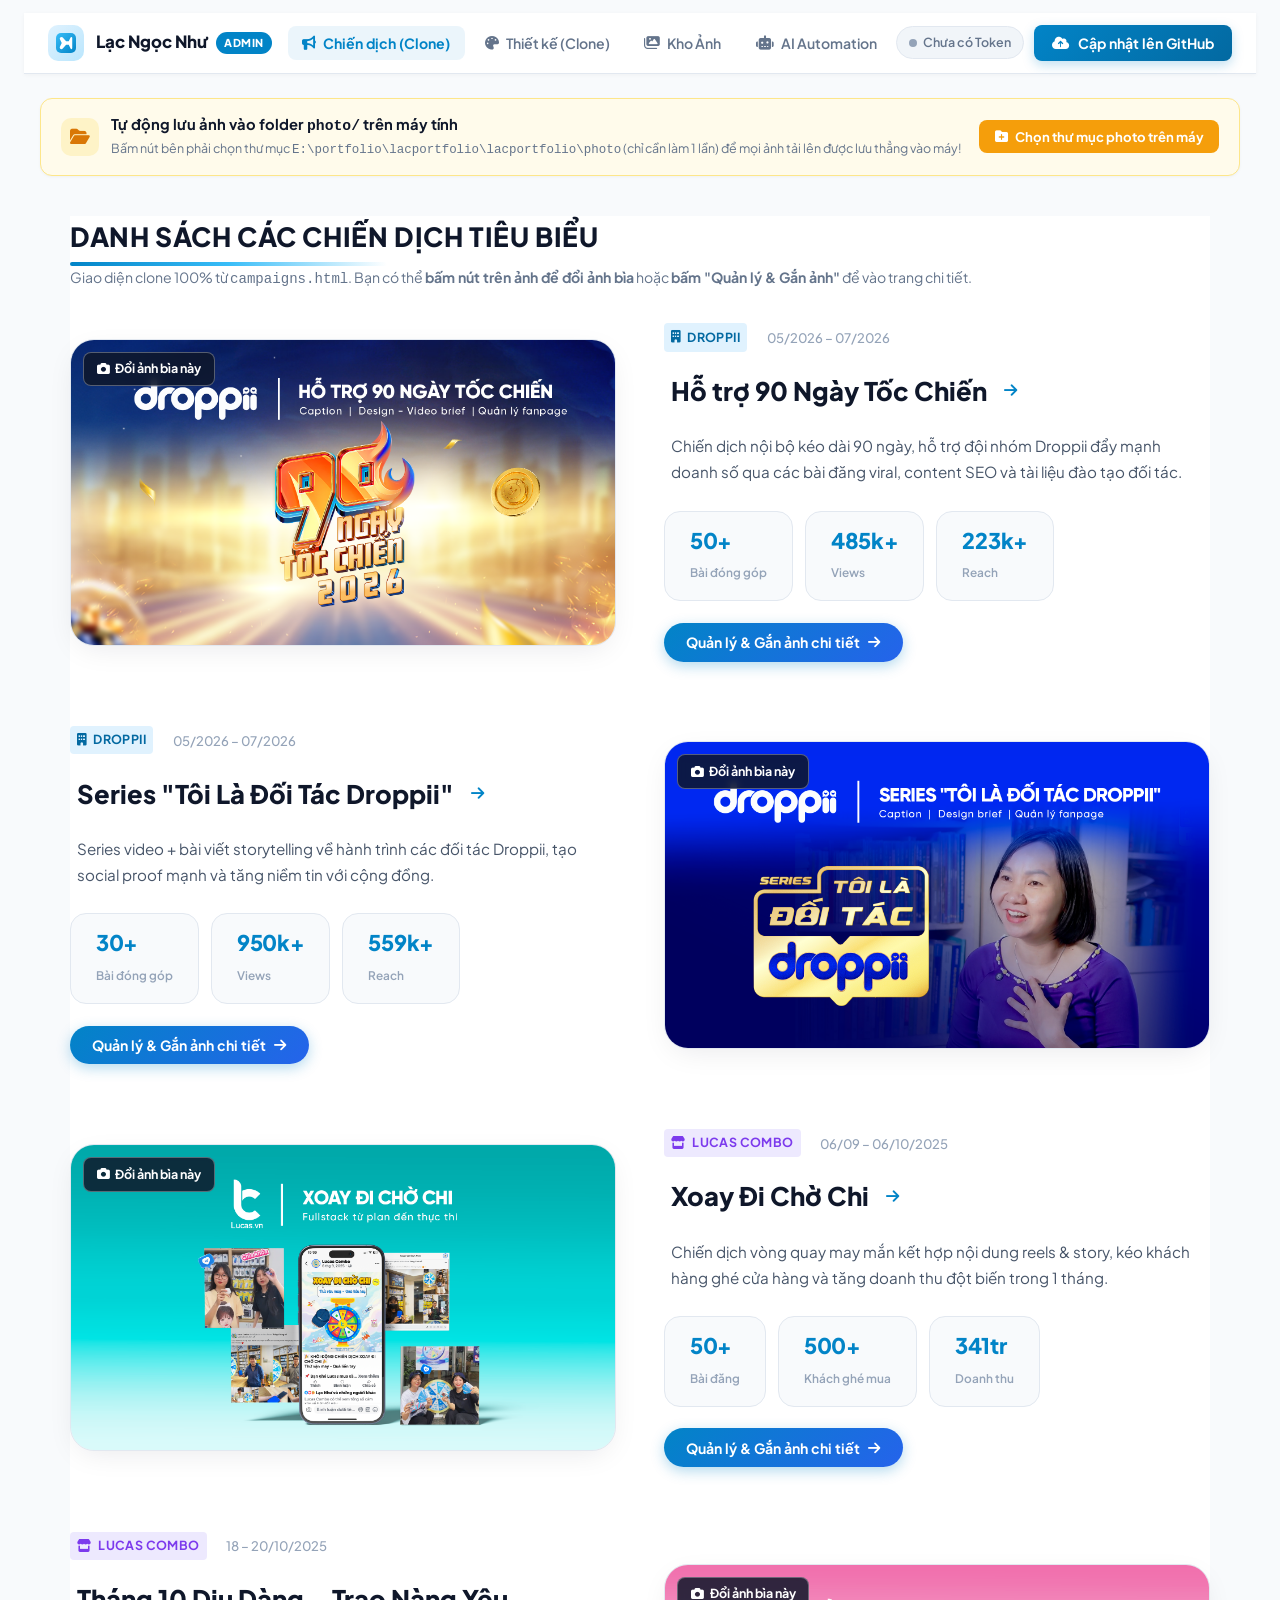
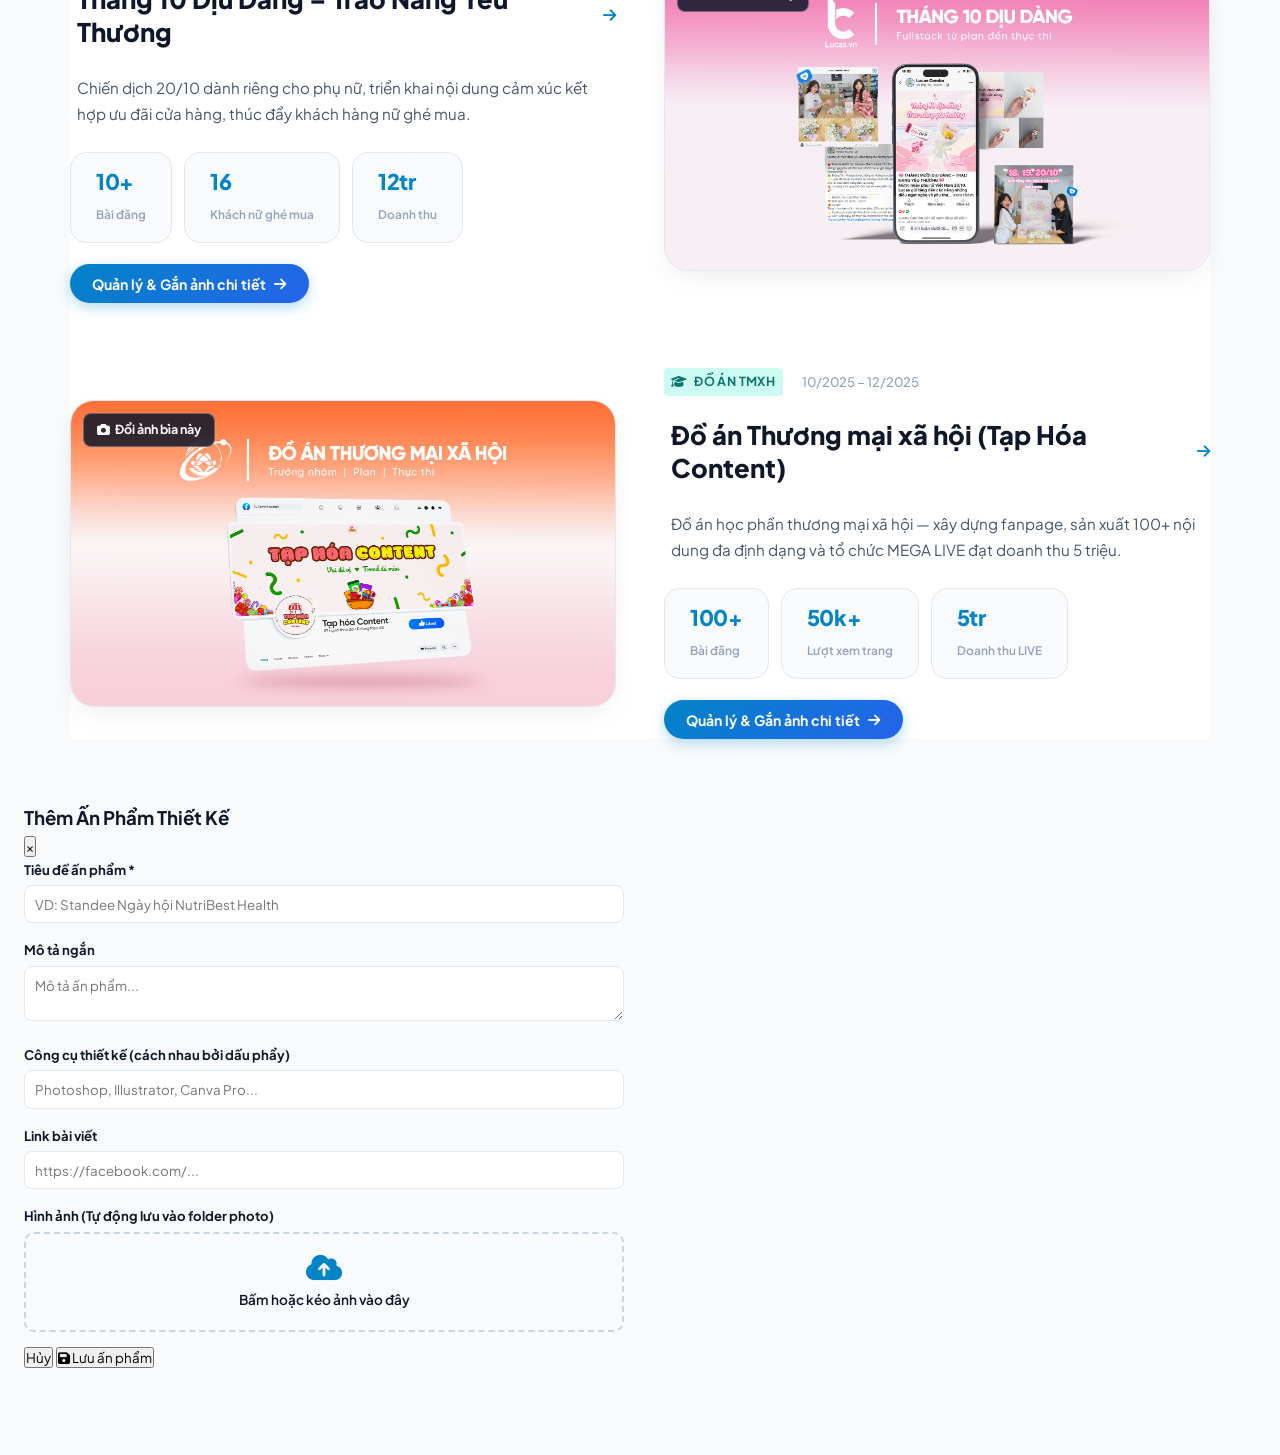
==== admin.html @ 97234e32 "." ====
<!DOCTYPE html>
<html lang="vi">
<head>
  <meta charset="UTF-8" />
  <meta name="viewport" content="width=device-width, initial-scale=1.0" />
  <title>Admin Dashboard — Portfolio Lạc Ngọc Như</title>
  <link rel="icon" type="image/svg+xml" href="favicon.svg" />
  <link rel="preconnect" href="https://fonts.googleapis.com" />
  <link rel="preconnect" href="https://fonts.gstatic.com" crossorigin />
  <link href="https://fonts.googleapis.com/css2?family=Plus+Jakarta+Sans:wght@300;400;500;600;700;800&display=swap" rel="stylesheet" />
  <link rel="stylesheet" href="https://cdnjs.cloudflare.com/ajax/libs/font-awesome/6.5.1/css/all.min.css" />
  <!-- Nhúng style.css gốc của Portfolio để clone chuẩn 100% không lệch 1 pixel -->
  <link rel="stylesheet" href="style.css" />

  <style>
    /* BỔ SUNG CÁC TIỆN ÍCH DÀNH RIÊNG CHO ADMIN DASHBOARD */
    :root {
      --admin-primary: #0284c7;
      --admin-hover: #0369a1;
      --admin-light: rgba(2, 132, 199, 0.08);
      --admin-bg: #f8fafc;
      --admin-border: #e2e8f0;
      --admin-success: #10b981;
      --admin-warning: #f59e0b;
      --admin-danger: #ef4444;
    }

    body {
      background-color: var(--admin-bg);
      padding-bottom: 90px;
    }

    /* TOP BAR STICKY HEADER CHO ADMIN */
    .admin-top-bar {
      background: #ffffff;
      border-bottom: 1px solid var(--admin-border);
      position: sticky;
      top: 0;
      z-index: 1000;
      padding: 0.75rem 1.5rem;
      box-shadow: 0 1px 4px rgba(0, 0, 0, 0.04);
    }

    /* Nút sắp xếp ảnh trên từng ô thumbnail */
    .admin-mini-thumb-item {
      position: relative;
    }

    .admin-ord-bar {
      position: absolute;
      left: 0;
      right: 0;
      bottom: 0;
      display: flex;
      justify-content: center;
      gap: 2px;
      background: rgba(15, 23, 42, 0.72);
      padding: 2px 0;
    }

    .admin-ord-btn {
      border: none;
      background: transparent;
      color: #fff;
      font-size: 0.62rem;
      line-height: 1;
      padding: 1px 3px;
      cursor: pointer;
      border-radius: 3px;
    }

    .admin-ord-btn:hover {
      background: rgba(255, 255, 255, 0.25);
    }

    .admin-ord-num {
      position: absolute;
      top: 2px;
      left: 2px;
      background: #0284c7;
      color: #fff;
      font-size: 0.58rem;
      font-weight: 800;
      line-height: 1;
      padding: 2px 4px;
      border-radius: 4px;
    }

    .admin-bar-inner {
      max-width: 1200px;
      margin: 0 auto;
      display: flex;
      align-items: center;
      justify-content: space-between;
      gap: 1rem;
      flex-wrap: wrap;
    }

    /* 7 tab nen cho phep cuon ngang khi man hinh hep, khong bao gio de tran mat nut */
    .admin-nav {
      flex: 1 1 420px;
      min-width: 0;
      overflow-x: auto;
      scrollbar-width: thin;
    }

    .admin-nav::-webkit-scrollbar {
      height: 5px;
    }

    .admin-nav::-webkit-scrollbar-thumb {
      background: #cbd5e1;
      border-radius: 3px;
    }

    .admin-tab-btn {
      white-space: nowrap;
      flex-shrink: 0;
    }

    .admin-brand {
      display: flex;
      align-items: center;
      gap: 0.75rem;
      text-decoration: none;
      color: #0f172a;
    }

    .admin-brand-title {
      font-weight: 800;
      font-size: 1.05rem;
      display: flex;
      align-items: center;
      gap: 0.5rem;
    }

    .admin-tag {
      font-size: 0.68rem;
      font-weight: 800;
      background: #0284c7;
      color: #fff;
      padding: 0.15rem 0.5rem;
      border-radius: 999px;
      text-transform: uppercase;
      letter-spacing: 0.05em;
    }

    .admin-nav {
      display: flex;
      align-items: center;
      gap: 0.35rem;
    }

    .admin-tab-btn {
      background: transparent;
      border: none;
      padding: 0.5rem 0.9rem;
      border-radius: 8px;
      font-family: inherit;
      font-size: 0.88rem;
      font-weight: 600;
      color: #64748b;
      cursor: pointer;
      display: flex;
      align-items: center;
      gap: 0.45rem;
      transition: all 0.2s ease;
      white-space: nowrap;
    }

    .admin-tab-btn:hover { color: #0284c7; background: var(--admin-light); }
    .admin-tab-btn.active { color: #0284c7; background: var(--admin-light); font-weight: 700; }

    .admin-actions {
      display: flex;
      align-items: center;
      gap: 0.65rem;
    }

    .status-pill {
      font-size: 0.78rem;
      font-weight: 600;
      padding: 0.35rem 0.75rem;
      border-radius: 999px;
      display: flex;
      align-items: center;
      gap: 0.35rem;
      background: #f1f5f9;
      color: #64748b;
      border: 1px solid var(--admin-border);
      cursor: pointer;
      white-space: nowrap;
    }

    .status-dot { width: 8px; height: 8px; border-radius: 50%; background: #94a3b8; }
    .status-pill.connected .status-dot {
      background: var(--admin-success);
      box-shadow: 0 0 8px rgba(16, 185, 129, 0.6);
    }

    .btn-push-github {
      background: linear-gradient(135deg, #0284c7, #0369a1);
      color: #ffffff;
      border: none;
      padding: 0.55rem 1.15rem;
      border-radius: 8px;
      font-family: inherit;
      font-weight: 700;
      font-size: 0.88rem;
      cursor: pointer;
      display: flex;
      align-items: center;
      gap: 0.45rem;
      box-shadow: 0 4px 12px rgba(2, 132, 199, 0.25);
      transition: all 0.2s ease;
      white-space: nowrap;
    }

    .btn-push-github:hover:not(:disabled) {
      transform: translateY(-1px);
      box-shadow: 0 6px 16px rgba(2, 132, 199, 0.35);
    }

    .btn-push-github:disabled { opacity: 0.6; cursor: not-allowed; transform: none; }

    .pending-count-badge {
      background: #f59e0b;
      color: #ffffff;
      font-size: 0.7rem;
      font-weight: 800;
      padding: 0.15rem 0.45rem;
      border-radius: 999px;
      margin-left: 0.25rem;
    }

    /* FOLDER BANNER */
    .folder-sync-banner {
      background: #ffffff;
      border: 1px solid var(--admin-border);
      border-radius: 12px;
      padding: 0.9rem 1.25rem;
      display: flex;
      align-items: center;
      justify-content: space-between;
      margin: 1.5rem auto 1.5rem auto;
      max-width: 1200px;
      box-shadow: 0 1px 3px rgba(0, 0, 0, 0.04);
      gap: 1rem;
      flex-wrap: wrap;
    }

    .folder-sync-banner.unlinked { background: #fffbeb; border-color: #fde68a; }
    .folder-sync-banner.linked { background: #ecfdf5; border-color: #a7f3d0; }

    .folder-sync-info { display: flex; align-items: center; gap: 0.75rem; }
    .folder-sync-icon {
      width: 38px;
      height: 38px;
      border-radius: 10px;
      background: #e0f2fe;
      color: #0284c7;
      display: flex;
      align-items: center;
      justify-content: center;
      font-size: 1.1rem;
      flex-shrink: 0;
    }
    .folder-sync-banner.unlinked .folder-sync-icon { background: #fef3c7; color: #d97706; }
    .folder-sync-banner.linked .folder-sync-icon { background: #d1fae5; color: #059669; }

    .btn-folder-link {
      background: #f59e0b;
      color: #ffffff;
      border: none;
      padding: 0.5rem 0.95rem;
      border-radius: 8px;
      font-family: inherit;
      font-size: 0.82rem;
      font-weight: 700;
      cursor: pointer;
      display: flex;
      align-items: center;
      gap: 0.45rem;
      transition: all 0.2s ease;
    }

    .btn-folder-link:hover { background: #d97706; }
    .btn-folder-link.linked { background: #10b981; }

    /* TAB SECTIONS */
    .admin-tab-content { display: none; }
    .admin-tab-content.active { display: block; animation: fadeIn 0.25s ease; }

    @keyframes fadeIn {
      from { opacity: 0; transform: translateY(6px); }
      to { opacity: 1; transform: translateY(0); }
    }

    /* OVERLAY THAY ẢNH THUMBNAIL TRÊN GIAO DIỆN CAMPAIGNS CLONE */
    .admin-thumb-overlay-btn {
      position: absolute;
      top: 12px;
      left: 12px;
      background: rgba(15, 23, 42, 0.85);
      color: #ffffff;
      border: 1px solid rgba(255, 255, 255, 0.3);
      padding: 0.4rem 0.8rem;
      border-radius: 8px;
      font-family: inherit;
      font-size: 0.78rem;
      font-weight: 700;
      cursor: pointer;
      display: flex;
      align-items: center;
      gap: 0.4rem;
      backdrop-filter: blur(4px);
      z-index: 20;
      transition: all 0.2s ease;
    }

    .admin-thumb-overlay-btn:hover {
      background: #0284c7;
      border-color: #0284c7;
      transform: scale(1.03);
    }

    /* OVERLAY CÔNG CỤ QUẢN TRỊ ẢNH TRÊN CARD BRIEF-EDGE-CARD */
    .admin-card-toolbar {
      background: #f8fafc;
      border-top: 1px solid var(--admin-border);
      padding: 0.75rem 1rem;
      display: flex;
      flex-direction: column;
      gap: 0.6rem;
    }

    .admin-toolbar-row {
      display: flex;
      align-items: center;
      justify-content: space-between;
      gap: 0.5rem;
      flex-wrap: wrap;
    }

    .admin-mini-thumbs {
      display: flex;
      flex-wrap: wrap;
      gap: 0.4rem;
      margin-top: 0.3rem;
    }

    .admin-mini-thumb-item {
      position: relative;
      width: 58px;
      height: 58px;
      border-radius: 6px;
      overflow: hidden;
      border: 1px solid var(--admin-border);
      background: #e2e8f0;
    }

    .admin-mini-thumb-item img {
      width: 100%;
      height: 100%;
      object-fit: cover;
    }

    .admin-thumb-del {
      position: absolute;
      top: 2px;
      right: 2px;
      background: rgba(0, 0, 0, 0.75);
      color: #fff;
      border: none;
      width: 16px;
      height: 16px;
      border-radius: 50%;
      font-size: 0.6rem;
      cursor: pointer;
      display: flex;
      align-items: center;
      justify-content: center;
    }

    .admin-btn-sm {
      background: #e0f2fe;
      color: #0284c7;
      border: 1px dashed #0284c7;
      padding: 0.35rem 0.7rem;
      border-radius: 6px;
      font-family: inherit;
      font-size: 0.78rem;
      font-weight: 700;
      cursor: pointer;
      display: inline-flex;
      align-items: center;
      gap: 0.35rem;
      transition: all 0.15s ease;
    }

    .admin-btn-sm:hover {
      background: #bae6fd;
    }

    .admin-btn-del {
      background: #fef2f2;
      color: #ef4444;
      border: 1px solid #fecaca;
      padding: 0.35rem 0.65rem;
      border-radius: 6px;
      font-family: inherit;
      font-size: 0.78rem;
      font-weight: 600;
      cursor: pointer;
    }

    .admin-btn-del:hover { background: #fee2e2; }

    /* EDIT INLINE INPUT */
    .admin-editable-text {
      outline: none;
      padding: 0.2rem 0.4rem;
      border: 1px dashed transparent;
      border-radius: 4px;
      transition: all 0.15s ease;
    }

    .admin-editable-text:hover {
      border-color: #94a3b8;
      background: rgba(2, 132, 199, 0.03);
    }

    .admin-editable-text:focus {
      border-color: #0284c7;
      background: #ffffff;
      box-shadow: 0 0 0 2px rgba(2, 132, 199, 0.15);
    }

    /* TOAST ALERT */
    .toast-container {
      position: fixed;
      bottom: 2rem;
      right: 2rem;
      z-index: 9999;
      display: flex;
      flex-direction: column;
      gap: 0.5rem;
      pointer-events: none;
    }

    .toast {
      background: #0f172a;
      color: #ffffff;
      padding: 0.75rem 1.25rem;
      border-radius: 10px;
      font-size: 0.88rem;
      font-weight: 500;
      box-shadow: 0 10px 25px rgba(0,0,0,0.15);
      display: flex;
      align-items: center;
      gap: 0.6rem;
      animation: slideIn 0.25s ease;
      pointer-events: auto;
    }

    .toast.success { background: #065f46; border-left: 4px solid #10b981; }
    .toast.error { background: #7f1d1d; border-left: 4px solid #ef4444; }
    .toast.warning { background: #78350f; border-left: 4px solid #f59e0b; }
    .toast.info { background: #0c4a6e; border-left: 4px solid #0284c7; }

    @keyframes slideIn {
      from { transform: translateX(100%); opacity: 0; }
      to { transform: translateX(0); opacity: 1; }
    }
  </style>
</head>
<body>

  <!-- ADMIN TOP BAR -->
  <header class="admin-top-bar">
    <div class="admin-bar-inner">
      <div class="admin-brand">
        <div class="nav-logo-badge" style="width:36px;height:36px;border-radius:10px;background:linear-gradient(135deg,#e0f2fe,#bae6fd);display:flex;align-items:center;justify-content:center;">
          <img src="favicon.svg" alt="Logo" style="width:20px;height:20px;" />
        </div>
        <span class="admin-brand-title">
          Lạc Ngọc Như <span class="admin-tag">Admin</span>
        </span>
      </div>

      <nav class="admin-nav">
        <button class="admin-tab-btn active" data-tab="tab-campaigns-view">
          <i class="fas fa-bullhorn"></i> Chiến dịch (Clone)
        </button>
        <button class="admin-tab-btn" data-tab="tab-design-view">
          <i class="fas fa-palette"></i> Thiết kế (Clone)
        </button>
        <button class="admin-tab-btn" data-tab="tab-photos-view">
          <i class="fas fa-images"></i> Kho Ảnh
        </button>
        <button class="admin-tab-btn" data-tab="tab-ai-view">
          <i class="fas fa-robot"></i> AI Automation
        </button>
        <button class="admin-tab-btn" data-tab="tab-standalone-view">
          <i class="fas fa-shapes"></i> Khác
        </button>
        <button class="admin-tab-btn" data-tab="tab-home-view">
          <i class="fas fa-home"></i> Trang chủ
        </button>
        <button class="admin-tab-btn" data-tab="tab-settings-view">
          <i class="fas fa-key"></i> Cấu hình
        </button>
      </nav>

      <div class="admin-actions">
        <div class="status-pill" id="statusPill" title="Cấu hình Token GitHub">
          <span class="status-dot"></span>
          <span id="statusText">Chưa có Token</span>
        </div>
        <button class="btn-push-github" id="btnPushGitHub">
          <i class="fas fa-cloud-arrow-up"></i>
          <span>Cập nhật lên GitHub</span>
          <span class="pending-count-badge" id="pendingCount" style="display: none;">0</span>
        </button>
      </div>
    </div>
  </header>

  <!-- FOLDER SYNC BANNER -->
  <div class="folder-sync-banner unlinked" id="folderSyncBanner">
    <div class="folder-sync-info">
      <div class="folder-sync-icon">
        <i class="fas fa-folder-open"></i>
      </div>
      <div>
        <div style="font-size: 0.92rem; font-weight: 700; color: #0f172a;">
          Tự động lưu ảnh vào folder <code>photo/</code> trên máy tính
        </div>
        <div style="font-size: 0.78rem; color: #64748b;" id="folderSyncSub">
          Bấm nút bên phải chọn thư mục <code>E:\portfolio\lacportfolio\lacportfolio\photo</code> (chỉ cần làm 1 lần) để mọi ảnh tải lên được lưu thẳng vào máy!
        </div>
      </div>
    </div>
    <button class="btn-folder-link" id="btnLinkFolder">
      <i class="fas fa-folder-plus"></i> <span>Chọn thư mục photo trên máy</span>
    </button>
  </div>

  <!-- CONTAINER CHÍNH -->
  <main class="container">

    <!-- ============================================================ -->
    <!-- 1. TAB CHIẾN DỊCH (CLONE 100% GIAO DIỆN CAMPAIGNS & PROJECT) -->
    <!-- ============================================================ -->
    <section id="tab-campaigns-view" class="admin-tab-content active">
      
      <!-- 1A. DANH SÁCH 5 CHIẾN DỊCH (CLONE CHÍNH XÁC CAMPAIGNS.HTML) -->
      <div id="campListView">
        <div class="section" style="margin-bottom: 2rem;">
          <div style="display: flex; justify-content: space-between; align-items: flex-end; flex-wrap: wrap; gap: 1rem;">
            <div>
              <h2 class="section-title" style="margin-bottom: 0.5rem;">Danh sách các Chiến dịch tiêu biểu</h2>
              <p style="color: #64748b; font-size: 0.88rem;">
                Giao diện clone 100% từ <code>campaigns.html</code>. Bạn có thể <strong>bấm nút trên ảnh để đổi ảnh bìa</strong> hoặc <strong>bấm "Quản lý &amp; Gắn ảnh"</strong> để vào trang chi tiết.
              </p>
            </div>
          </div>
        </div>

        <!-- DANH SÁCH 5 BLOCK CHIẾN DỊCH XEN KẼ CLONE NGUYÊN BẢN -->
        <div class="cmp-list" id="cmpListRenderContainer">
          <!-- Render 5 cmp-blocks qua JavaScript từ campaigns.html & PROJECTS_DATA -->
          <div style="text-align: center; padding: 3rem 1rem; color: #64748b;">
            <i class="fas fa-circle-notch fa-spin" style="font-size: 1.8rem; color: #0284c7;"></i>
            <p style="margin-top: 0.8rem; font-weight: 600;">Đang tải danh sách 5 chiến dịch...</p>
          </div>
        </div>
      </div>

      <!-- 1B. TRANG CHI TIẾT CHIẾN DỊCH (CLONE CHÍNH XÁC 100% PROJECT.HTML) -->
      <div id="campDetailView" style="display: none;">
        <div style="display: flex; justify-content: space-between; align-items: center; margin-bottom: 1.5rem; flex-wrap: wrap; gap: 1rem;">
          <button class="cv-btn btn-outline-blue" id="btnBackToCampList" style="cursor: pointer;">
            <i class="fas fa-arrow-left"></i> Quay lại Danh sách Chiến dịch
          </button>
          <div style="display: flex; gap: 0.75rem;">
            <button class="cv-btn" id="btnSaveCurrentProjectDetail" style="background: #10b981; border-color: #10b981; color: #fff; cursor: pointer;">
              <i class="fas fa-floppy-disk"></i> Lưu thay đổi chiến dịch này
            </button>
          </div>
        </div>

        <!-- VÙNG RENDER NGUYÊN BẢN CỦA PROJECT.HTML -->
        <div id="projectDetailCloneContainer">
          <!-- Sẽ render pdh-card, featuredPosts, briefToOutput, work-samples -->
        </div>
      </div>

    </section>

    <!-- ============================================================ -->
    <!-- 2. TAB THIẾT KẾ (CLONE DESIGN.HTML) -->
    <!-- ============================================================ -->
    <section id="tab-design-view" class="admin-tab-content">
      <div class="section" style="margin-bottom: 2rem;">
        <div style="display: flex; justify-content: space-between; align-items: center; flex-wrap: wrap; gap: 1rem;">
          <div>
            <h2 class="section-title" style="margin-bottom: 0.5rem;">Quản lý Ấn phẩm Thiết kế</h2>
            <p style="color: #64748b; font-size: 0.88rem;">Giao diện clone từ <code>design.html</code></p>
          </div>
          <button class="cv-btn" id="btnOpenAddDesignModal" style="cursor: pointer;">
            <i class="fas fa-plus"></i> Thêm ấn phẩm mới
          </button>
        </div>
      </div>

      <div class="design-grid" id="designGridRenderContainer" style="column-count: 3; column-gap: 1.5rem;">
        <!-- Render design cards -->
      </div>
    </section>

    <!-- ============================================================ -->
    <!-- 3. TAB KHO ẢNH (PHOTO HUB) -->
    <!-- ============================================================ -->
    <section id="tab-photos-view" class="admin-tab-content">
      <div class="section" style="margin-bottom: 1.5rem;">
        <h2 class="section-title" style="margin-bottom: 0.5rem;">Kho Ảnh &amp; Kéo Thả Tải Lên</h2>
        <p style="color: #64748b; font-size: 0.88rem;">
          Mọi ảnh kéo thả vào đây sẽ tự động lưu vào folder <code>photo/</code> trên máy tính và chuẩn bị đẩy lên GitHub.
        </p>
      </div>

      <div style="background: #ffffff; border: 1px solid var(--admin-border); border-radius: 14px; padding: 2rem; margin-bottom: 2rem;">
        <div id="photoHubBigDropzone" style="border: 2px dashed #cbd5e1; border-radius: 12px; padding: 2.5rem 1rem; text-align: center; cursor: pointer; background: #f8fafc; transition: all 0.2s ease;">
          <i class="fas fa-cloud-arrow-up" style="font-size: 2.8rem; color: #0284c7; margin-bottom: 0.8rem;"></i>
          <p style="font-size: 1.15rem; font-weight: 800; color: #0f172a;">Kéo thả ảnh vào đây hoặc Click để chọn ảnh từ máy</p>
          <p style="font-size: 0.82rem; color: #64748b; margin-top: 0.35rem;">Hỗ trợ PNG, JPG, WEBP. Ảnh tự lưu vào thư mục <code>photo/</code> của máy tính.</p>
          <input type="file" id="photoHubBigFileInput" multiple accept="image/*" style="display: none;" />
        </div>

        <div style="margin-top: 2rem; margin-bottom: 1rem; display: flex; justify-content: space-between; align-items: center;">
          <h3 style="font-size: 1.05rem; font-weight: 800; color: #0f172a;">Tất cả hình ảnh đang có trong Portfolio</h3>
          <span style="font-size: 0.8rem; color: #64748b;">Click "Sao chép link" để dùng</span>
        </div>

        <div id="photoHubListContainer" style="display: grid; grid-template-columns: repeat(auto-fill, minmax(180px, 1fr)); gap: 1rem;">
          <!-- Render danh sách ảnh -->
        </div>
      </div>
    </section>

    <!-- ============================================================ -->
    <!-- TAB AI AUTOMATION (ai.html) -->
    <!-- ============================================================ -->
    <section id="tab-ai-view" class="admin-tab-content">
      <div class="admin-section-head">
        <div>
          <h2 class="section-title" style="margin-bottom: 0.3rem;">Quản lý trang AI Automation</h2>
          <p style="color:#64748b; font-size:0.86rem; margin:0;">Bấm thẳng vào chữ để sửa. Bấm nút trên ảnh để đổi ảnh.</p>
        </div>
      </div>
      <div id="pageEditor-ai"></div>
    </section>

    <!-- ============================================================ -->
    <!-- TAB KHÁC (standalone.html) -->
    <!-- ============================================================ -->
    <section id="tab-standalone-view" class="admin-tab-content">
      <div class="admin-section-head">
        <div>
          <h2 class="section-title" style="margin-bottom: 0.3rem;">Quản lý trang Khác</h2>
          <p style="color:#64748b; font-size:0.86rem; margin:0;">Bấm thẳng vào chữ để sửa. Bấm nút trên ảnh để đổi ảnh.</p>
        </div>
      </div>
      <div id="pageEditor-standalone"></div>
    </section>

    <!-- ============================================================ -->
    <!-- 4. TAB TRANG CHỦ -->
    <!-- ============================================================ -->
    <section id="tab-home-view" class="admin-tab-content">
      <div class="section" style="margin-bottom: 1.5rem;">
        <div style="display: flex; justify-content: space-between; align-items: center; flex-wrap: wrap; gap: 1rem;">
          <div>
            <h2 class="section-title" style="margin-bottom: 0.5rem;">Quản lý Nội dung Trang chủ</h2>
            <p style="color: #64748b; font-size: 0.88rem;">Chỉnh sửa Slogan và 3 khối số liệu thống kê trên <code>index.html</code></p>
          </div>
          <button class="cv-btn" id="btnSaveHomeTab" style="cursor: pointer;">
            <i class="fas fa-check"></i> Lưu thay đổi Trang chủ
          </button>
        </div>
      </div>

      <div style="background: #ffffff; border: 1px solid var(--admin-border); border-radius: 14px; padding: 1.8rem; margin-bottom: 1.5rem;">
        <h3 style="font-size: 1.1rem; font-weight: 800; margin-bottom: 1rem; border-bottom: 1px solid #f1f5f9; padding-bottom: 0.5rem;">
          <i class="fas fa-user-pen" style="color: #0284c7;"></i> Thông tin định vị
        </h3>
        <div style="display: grid; grid-template-columns: repeat(auto-fit, minmax(280px, 1fr)); gap: 1rem;">
          <div>
            <label style="display:block; font-size:0.8rem; font-weight:700; color:#475569; margin-bottom:0.35rem;">Họ và Tên</label>
            <input type="text" id="homeEditName" value="Lạc Ngọc Như" style="width:100%; padding:0.6rem 0.85rem; border:1px solid #e2e8f0; border-radius:8px; font-family:inherit;" />
          </div>
          <div>
            <label style="display:block; font-size:0.8rem; font-weight:700; color:#475569; margin-bottom:0.35rem;">Slogan định vị</label>
            <input type="text" id="homeEditSlogan" value='"Lạc - thích truyền thông, yêu công nghệ"' style="width:100%; padding:0.6rem 0.85rem; border:1px solid #e2e8f0; border-radius:8px; font-family:inherit;" />
          </div>
          <div>
            <label style="display:block; font-size:0.8rem; font-weight:700; color:#475569; margin-bottom:0.35rem;">Link CV Google Drive</label>
            <input type="text" id="homeEditCv" value="https://drive.google.com/file/d/1CRm0hvvJd5fkQZBLlEl1SQJHV02AQYpo/view?usp=sharing" style="width:100%; padding:0.6rem 0.85rem; border:1px solid #e2e8f0; border-radius:8px; font-family:inherit;" />
          </div>
        </div>
      </div>

      <div style="background: #ffffff; border: 1px solid var(--admin-border); border-radius: 14px; padding: 1.8rem;">
        <h3 style="font-size: 1.1rem; font-weight: 800; margin-bottom: 1rem; border-bottom: 1px solid #f1f5f9; padding-bottom: 0.5rem;">
          <i class="fas fa-chart-line" style="color: #0284c7;"></i> 3 Khối Số liệu Thống kê Chính
        </h3>
        <div style="display: grid; grid-template-columns: repeat(auto-fit, minmax(220px, 1fr)); gap: 1rem;">
          <div style="background:#f8fafc; border:1px solid #e2e8f0; border-radius:10px; padding:1rem;">
            <label style="font-size:0.75rem; font-weight:700; color:#64748b; text-transform:uppercase; display:block; margin-bottom:0.4rem;">Khối 1: Views</label>
            <input type="text" id="stat1ValInput" value="3.000.000+" style="font-weight:800; font-size:1.2rem; color:#0284c7; width:100%; border:1px solid #e2e8f0; padding:0.4rem; border-radius:6px;" />
          </div>
          <div style="background:#f8fafc; border:1px solid #e2e8f0; border-radius:10px; padding:1rem;">
            <label style="font-size:0.75rem; font-weight:700; color:#64748b; text-transform:uppercase; display:block; margin-bottom:0.4rem;">Khối 2: Engagements</label>
            <input type="text" id="stat2ValInput" value="15.000+" style="font-weight:800; font-size:1.2rem; color:#0284c7; width:100%; border:1px solid #e2e8f0; padding:0.4rem; border-radius:6px;" />
          </div>
          <div style="background:#f8fafc; border:1px solid #e2e8f0; border-radius:10px; padding:1rem;">
            <label style="font-size:0.75rem; font-weight:700; color:#64748b; text-transform:uppercase; display:block; margin-bottom:0.4rem;">Khối 3: Nội dung</label>
            <input type="text" id="stat3ValInput" value="300+" style="font-weight:800; font-size:1.2rem; color:#0284c7; width:100%; border:1px solid #e2e8f0; padding:0.4rem; border-radius:6px;" />
          </div>
        </div>
      </div>
    </section>

    <!-- ============================================================ -->
    <!-- 5. TAB CẤU HÌNH GITHUB -->
    <!-- ============================================================ -->
    <section id="tab-settings-view" class="admin-tab-content">
      <div class="section" style="margin-bottom: 1.5rem;">
        <h2 class="section-title" style="margin-bottom: 0.5rem;">Cấu hình Kết nối GitHub</h2>
        <p style="color: #64748b; font-size: 0.88rem;">Nhập Personal Access Token (PAT) để web tự động commit &amp; push code lên GitHub</p>
      </div>

      <div style="background: #ffffff; border: 1px solid var(--admin-border); border-radius: 14px; padding: 2rem; max-width: 650px;">
        <div style="margin-bottom: 1.2rem;">
          <label style="display:block; font-size:0.82rem; font-weight:700; color:#475569; margin-bottom:0.35rem;">GitHub Token (PAT)</label>
          <input type="password" id="cfgTokenPat" placeholder="ghp_xxxxxxxxxxxxxxxxxxxx" style="width:100%; padding:0.65rem 0.9rem; border:1px solid #e2e8f0; border-radius:8px; font-family:inherit;" />
          <span style="font-size: 0.76rem; color: #64748b; margin-top: 0.35rem; display:block;">Token lưu trong máy bạn (localStorage), an toàn và bảo mật.</span>
        </div>

        <div style="display: grid; grid-template-columns: 1fr 1fr; gap: 1rem; margin-bottom: 1.2rem;">
          <div>
            <label style="display:block; font-size:0.82rem; font-weight:700; color:#475569; margin-bottom:0.35rem;">Owner</label>
            <input type="text" id="cfgOwnerInput" value="nhungoclac" style="width:100%; padding:0.65rem 0.9rem; border:1px solid #e2e8f0; border-radius:8px; font-family:inherit;" />
          </div>
          <div>
            <label style="display:block; font-size:0.82rem; font-weight:700; color:#475569; margin-bottom:0.35rem;">Repository</label>
            <input type="text" id="cfgRepoInput" value="lacportfolio" style="width:100%; padding:0.65rem 0.9rem; border:1px solid #e2e8f0; border-radius:8px; font-family:inherit;" />
          </div>
        </div>

        <div style="margin-bottom: 1.5rem;">
          <label style="display:block; font-size:0.82rem; font-weight:700; color:#475569; margin-bottom:0.35rem;">Branch</label>
          <input type="text" id="cfgBranchInput" value="main" style="width:100%; padding:0.65rem 0.9rem; border:1px solid #e2e8f0; border-radius:8px; font-family:inherit;" />
        </div>

        <div style="display: flex; gap: 0.75rem;">
          <button class="cv-btn" id="btnSaveConfigTab" style="cursor: pointer;">
            <i class="fas fa-save"></i> Lưu &amp; Kiểm tra kết nối
          </button>
          <button class="btn-outline-blue" id="btnClearConfigTab" style="cursor: pointer;">
            Xóa Token
          </button>
        </div>
      </div>
    </section>

  </main>

  <!-- MODAL THÊM ẤN PHẨM THIẾT KẾ MỚI -->
  <div class="modal-backdrop" id="modalDesign">
    <div class="modal-dialog" style="max-width: 600px;">
      <div class="modal-header">
        <h3 id="modalDesignTitle">Thêm Ấn Phẩm Thiết Kế</h3>
        <button class="modal-close" onclick="closeDesignModal()">&times;</button>
      </div>
      <div class="modal-body" style="display: flex; flex-direction: column; gap: 1rem;">
        <input type="hidden" id="editDesignIndex" value="-1" />
        <div>
          <label style="display:block; font-size:0.82rem; font-weight:700; margin-bottom:0.35rem;">Tiêu đề ấn phẩm *</label>
          <input type="text" id="dTitle" style="width:100%; padding:0.6rem; border:1px solid #e2e8f0; border-radius:8px;" placeholder="VD: Standee Ngày hội NutriBest Health" />
        </div>
        <div>
          <label style="display:block; font-size:0.82rem; font-weight:700; margin-bottom:0.35rem;">Mô tả ngắn</label>
          <textarea id="dDesc" rows="2" style="width:100%; padding:0.6rem; border:1px solid #e2e8f0; border-radius:8px;" placeholder="Mô tả ấn phẩm..."></textarea>
        </div>
        <div>
          <label style="display:block; font-size:0.82rem; font-weight:700; margin-bottom:0.35rem;">Công cụ thiết kế (cách nhau bởi dấu phẩy)</label>
          <input type="text" id="dTools" style="width:100%; padding:0.6rem; border:1px solid #e2e8f0; border-radius:8px;" placeholder="Photoshop, Illustrator, Canva Pro..." />
        </div>
        <div>
          <label style="display:block; font-size:0.82rem; font-weight:700; margin-bottom:0.35rem;">Link bài viết</label>
          <input type="text" id="dLink" style="width:100%; padding:0.6rem; border:1px solid #e2e8f0; border-radius:8px;" placeholder="https://facebook.com/..." />
        </div>
        <div>
          <label style="display:block; font-size:0.82rem; font-weight:700; margin-bottom:0.35rem;">Hình ảnh (Tự động lưu vào folder photo)</label>
          <div id="designModalDropzone" style="border:2px dashed #cbd5e1; padding:1.2rem; text-align:center; border-radius:10px; cursor:pointer; background:#f8fafc;">
            <i class="fas fa-cloud-arrow-up" style="font-size:1.8rem; color:#0284c7;"></i>
            <p style="font-size:0.85rem; font-weight:600; margin-top:0.3rem;">Bấm hoặc kéo ảnh vào đây</p>
            <input type="file" id="designModalFileInput" multiple accept="image/*" style="display:none;" />
          </div>
          <div class="preview-thumbs" id="designModalPreviewThumbs" style="display:flex; flex-wrap:wrap; gap:0.5rem; margin-top:0.75rem;"></div>
        </div>
      </div>
      <div class="modal-footer">
        <button class="btn-secondary" onclick="closeDesignModal()">Hủy</button>
        <button class="btn-create" id="btnSaveDesignSubmit"><i class="fas fa-save"></i> Lưu ấn phẩm</button>
      </div>
    </div>
  </div>

  <!-- INPUT FILE ẨN ĐỂ ĐỔI ẢNH THUMBNAIL CHO CAMPAIGN -->
  <input type="file" id="globalThumbFileInput" accept="image/*" style="display: none;" />
  <!-- INPUT FILE ẨN ĐỂ GẮN ẢNH VÀO FEATURED POST -->
  <input type="file" id="globalPostFileInput" multiple accept="image/*" style="display: none;" />
  <!-- INPUT FILE ẨN ĐỂ GẮN ẢNH VÀO BRIEF -->
  <input type="file" id="globalBriefFileInput" multiple accept="image/*" style="display: none;" />
  <!-- INPUT FILE ẨN ĐỂ GẮN ẢNH VÀO RESULT -->
  <input type="file" id="globalResultFileInput" multiple accept="image/*" style="display: none;" />

  <!-- TOAST ALERTS -->
  <div class="toast-container" id="toastContainer"></div>

  <script>
    // --- HÀNG CHỜ FILE ẢNH VỪA CHỌN (để ghi xuống thư mục photo trên máy) ---
    // BẮT BUỘC khai báo: trước đây thiếu biến này nên MỌI thao tác upload ảnh
    // đều ném ReferenceError ngay dòng đầu và im lặng không làm gì cả.
    let pendingFileObjects = [];

    // --- BỘ ĐỆM PREVIEW ẢNH (GIỮ ẢNH MỚI CHỌN ĐỂ KHÔNG BỊ 404/FALLBACK) ---
    const LOCAL_PREVIEW_CACHE = {};
    // --- CHUẨN HOÁ TÊN FILE ẢNH (TIẾNG VIỆT -> KHÔNG DẤU, KHÔNG DẤU CÁCH) ---
    
    // --- CÁC HÀM XỬ LÝ CHỌN ẢNH TRỰC TIẾP (DÙNG LABEL NATIVE ĐẢM BẢO 100% MỞ FILE DIALOG & ĐỔI ẢNH TỨC THÌ) ---
    window.handleCampaignThumbChange = function(e, campId, index) {
      const file = e.target.files && e.target.files[0];
      if (!file) return;

      const cleanName = 'photo/' + sanitizeFileName(file.name);
      pendingFileObjects.push({ file, cleanName });

      // 1. Tạo ObjectURL xem trước tức thì (0ms)
      const previewUrl = URL.createObjectURL(file);
      LOCAL_PREVIEW_CACHE[cleanName] = previewUrl;

      // 2. Đổi ngay ảnh trên thẻ HTML trực tiếp
      const directImg = document.getElementById('cmp-thumb-img-' + (campId || index));
      if (directImg) {
        directImg.src = previewUrl;
      }

      // 3. Cập nhật dữ liệu chiến dịch
      let found = null;
      if (campId) {
        found = CAMPAIGN_BLOCKS_DATA.find(b => b.id === campId);
      }
      if (!found && index >= 0 && CAMPAIGN_BLOCKS_DATA[index]) {
        found = CAMPAIGN_BLOCKS_DATA[index];
      }
      if (found) {
        found.img = cleanName;
      }

      if (campId && PROJECTS_DATA[campId]) {
        PROJECTS_DATA[campId].thumb = cleanName;
      }

      // 4. Lưu thay đổi chờ commit lên GitHub
      file.arrayBuffer().then(buf => {
        const bytes = new Uint8Array(buf);
        let binary = '';
        for (let i = 0; i < bytes.byteLength; i++) binary += String.fromCharCode(bytes[i]);
        const base64 = btoa(binary);
        PENDING_CHANGES.newImages = PENDING_CHANGES.newImages.filter(item => item.path !== cleanName);
        PENDING_CHANGES.newImages.push({ path: cleanName, content: base64 });
        PENDING_CHANGES.campaignsHtml = true;
        ALL_DETECTED_PHOTOS.add(cleanName);
        updatePendingUI();
      }).catch(err => console.error('Lỗi encode base64:', err));

      // 5. Lưu vào folder photo trên máy nếu đã kết nối
      if (photoDirHandle) {
        saveFileToLocalPhoto(file, cleanName);
      }

      showToast(`✅ Đã đổi ảnh bìa thành "${file.name}"! Bấm "Cập nhật lên GitHub" để đẩy lên web.`, 'success');
      e.target.value = '';
    };

    window.handlePostImgsChange = function(e, pIdx) {
      const files = Array.from(e.target.files || []);
      if (!files.length || !activeProjectData || !activeProjectData.featuredPosts[pIdx]) return;

      files.forEach(file => {
        const cleanName = 'photo/' + sanitizeFileName(file.name);
        pendingFileObjects.push({ file, cleanName });

        const previewUrl = URL.createObjectURL(file);
        LOCAL_PREVIEW_CACHE[cleanName] = previewUrl;

        if (!activeProjectData.featuredPosts[pIdx].imgs) {
          activeProjectData.featuredPosts[pIdx].imgs = [];
        }
        activeProjectData.featuredPosts[pIdx].imgs.push(cleanName);

        file.arrayBuffer().then(buf => {
          const bytes = new Uint8Array(buf);
          let binary = '';
          for (let i = 0; i < bytes.byteLength; i++) binary += String.fromCharCode(bytes[i]);
          const base64 = btoa(binary);
          PENDING_CHANGES.newImages = PENDING_CHANGES.newImages.filter(item => item.path !== cleanName);
          PENDING_CHANGES.newImages.push({ path: cleanName, content: base64 });
          ALL_DETECTED_PHOTOS.add(cleanName);
          updatePendingUI();
        }).catch(err => console.error('Lỗi encode base64:', err));

        if (photoDirHandle) saveFileToLocalPhoto(file, cleanName);
      });

      commitActiveProject();
      renderProjectDetailClone();
      showToast(`✅ Đã thêm ${files.length} ảnh vào bài viết! Nhớ bấm "Cập nhật lên GitHub".`, 'success');
      e.target.value = '';
    };

    window.handleBriefImgsChange = function(e, bIdx) {
      const files = Array.from(e.target.files || []);
      if (!files.length || !activeProjectData || !activeProjectData.briefToOutput[bIdx]) return;

      files.forEach(file => {
        const cleanName = 'photo/' + sanitizeFileName(file.name);
        pendingFileObjects.push({ file, cleanName });

        const previewUrl = URL.createObjectURL(file);
        LOCAL_PREVIEW_CACHE[cleanName] = previewUrl;

        if (!activeProjectData.briefToOutput[bIdx].briefImgs) {
          activeProjectData.briefToOutput[bIdx].briefImgs = [];
        }
        activeProjectData.briefToOutput[bIdx].briefImgs.push(cleanName);

        file.arrayBuffer().then(buf => {
          const bytes = new Uint8Array(buf);
          let binary = '';
          for (let i = 0; i < bytes.byteLength; i++) binary += String.fromCharCode(bytes[i]);
          const base64 = btoa(binary);
          PENDING_CHANGES.newImages = PENDING_CHANGES.newImages.filter(item => item.path !== cleanName);
          PENDING_CHANGES.newImages.push({ path: cleanName, content: base64 });
          ALL_DETECTED_PHOTOS.add(cleanName);
          updatePendingUI();
        }).catch(err => console.error('Lỗi encode base64:', err));

        if (photoDirHandle) saveFileToLocalPhoto(file, cleanName);
      });

      renderProjectDetailClone();
      showToast(`✅ Đã thêm ${files.length} ảnh Brief!`, 'success');
      e.target.value = '';
    };

    window.handleResultImgsChange = function(e, bIdx) {
      const files = Array.from(e.target.files || []);
      if (!files.length || !activeProjectData || !activeProjectData.briefToOutput[bIdx]) return;

      files.forEach(file => {
        const cleanName = 'photo/' + sanitizeFileName(file.name);
        pendingFileObjects.push({ file, cleanName });

        const previewUrl = URL.createObjectURL(file);
        LOCAL_PREVIEW_CACHE[cleanName] = previewUrl;

        if (!activeProjectData.briefToOutput[bIdx].resultImgs) {
          activeProjectData.briefToOutput[bIdx].resultImgs = [];
        }
        activeProjectData.briefToOutput[bIdx].resultImgs.push(cleanName);

        file.arrayBuffer().then(buf => {
          const bytes = new Uint8Array(buf);
          let binary = '';
          for (let i = 0; i < bytes.byteLength; i++) binary += String.fromCharCode(bytes[i]);
          const base64 = btoa(binary);
          PENDING_CHANGES.newImages = PENDING_CHANGES.newImages.filter(item => item.path !== cleanName);
          PENDING_CHANGES.newImages.push({ path: cleanName, content: base64 });
          ALL_DETECTED_PHOTOS.add(cleanName);
          updatePendingUI();
        }).catch(err => console.error('Lỗi encode base64:', err));

        if (photoDirHandle) saveFileToLocalPhoto(file, cleanName);
      });

      renderProjectDetailClone();
      showToast(`✅ Đã thêm ${files.length} ảnh Thành phẩm!`, 'success');
      e.target.value = '';
    };

    function sanitizeFileName(name) {
      if (!name) return 'img_' + Date.now() + '.png';
      const lastDot = name.lastIndexOf('.');
      const ext = lastDot !== -1 ? name.slice(lastDot).toLowerCase() : '.png';
      const base = lastDot !== -1 ? name.slice(0, lastDot) : name;
      const normalized = base.normalize('NFD')
        .replace(/[\u0300-\u036f]/g, '')
        .replace(/[đĐ]/g, 'd')
        .replace(/[^a-zA-Z0-9_-]/g, '_')
        .replace(/_+/g, '_');
      return (normalized || 'img_' + Date.now()) + ext;
    }


    function getImgPreviewSrc(path) {
      if (!path) return 'photo/xdcc.jpg';
      return LOCAL_PREVIEW_CACHE[path] || path;
    }

    function handleImgError(imgEl) {
      if (imgEl.dataset.failed) return;
      imgEl.dataset.failed = 'true';
      imgEl.src = 'photo/xdcc.jpg';
    }

    function formatCaptionHTML(raw) {
      if (!raw) return '';
      return raw.replace(/\(([^)]+)\)/g, '<span style="color:#0284c7;font-weight:700;">($1)</span>');
    }

    // --- INDEXEDDB HELPER ---
    const DB_NAME = 'LacAdminDB';
    const STORE_NAME = 'handles';

    function openDB() {
      return new Promise((resolve, reject) => {
        const req = indexedDB.open(DB_NAME, 1);
        req.onupgradeneeded = () => req.result.createObjectStore(STORE_NAME);
        req.onsuccess = () => resolve(req.result);
        req.onerror = () => reject(req.error);
      });
    }

    async function idbGet(key) {
      try {
        const db = await openDB();
        return new Promise((resolve, reject) => {
          const tx = db.transaction(STORE_NAME, 'readonly');
          const req = tx.objectStore(STORE_NAME).get(key);
          req.onsuccess = () => resolve(req.result);
          req.onerror = () => reject(req.error);
        });
      } catch { return null; }
    }

    async function idbSet(key, val) {
      try {
        const db = await openDB();
        return new Promise((resolve, reject) => {
          const tx = db.transaction(STORE_NAME, 'readwrite');
          tx.objectStore(STORE_NAME).put(val, key);
          tx.oncomplete = () => resolve();
          tx.onerror = () => reject(tx.error);
        });
      } catch {}
    }

    // --- FILE SYSTEM ACCESS API ---
    let photoDirHandle = null;

    async function getPhotoDirHandle() {
      if (photoDirHandle) return photoDirHandle;
      try {
        const saved = await Promise.race([
          idbGet('photoDirHandle'),
          new Promise(r => setTimeout(() => r(null), 500))
        ]);
        if (saved && typeof saved.queryPermission === 'function') {
          const perm = await Promise.race([
            saved.queryPermission({ mode: 'readwrite' }),
            new Promise(r => setTimeout(() => r('prompt'), 500))
          ]);
          if (perm === 'granted') {
            photoDirHandle = saved;
            updateLocalFolderUI(saved.name);
            return saved;
          }
        }
      } catch (e) {
        console.warn('Lỗi đọc IndexedDB handle:', e);
      }
      return null;
    }

    async function selectPhotoDirectory() {
      if (!('showDirectoryPicker' in window)) {
        showToast('Trình duyệt không hỗ trợ File System Access. Hãy dùng Google Chrome hoặc Microsoft Edge!', 'error');
        return null;
      }
      try {
        const handle = await window.showDirectoryPicker({
          id: 'lacportfolio-photo-dir',
          mode: 'readwrite'
        });
        photoDirHandle = handle;
        await idbSet('photoDirHandle', handle);
        updateLocalFolderUI(handle.name);
        showToast(`🎉 Đã liên kết thư mục "${handle.name}". Mọi ảnh mới tải lên sẽ tự động lưu vào máy tính!`, 'success');
        
        flushPendingImagesToDisk();
        return handle;
      } catch (err) {
        if (err.name !== 'AbortError') {
          showToast('Lỗi chọn thư mục: ' + err.message, 'error');
        }
        return null;
      }
    }

    function updateLocalFolderUI(folderName) {
      const banner = document.getElementById('folderSyncBanner');
      const btn = document.getElementById('btnLinkFolder');
      const sub = document.getElementById('folderSyncSub');
      if (banner) {
        banner.classList.remove('unlinked');
        banner.classList.add('linked');
      }
      if (btn) {
        btn.innerHTML = `<i class="fas fa-circle-check"></i> Đã kết nối: <strong>${folderName}</strong>`;
        btn.classList.add('linked');
      }
      if (sub) {
        sub.innerHTML = `Đang đồng bộ tự động với thư mục <strong>${folderName}</strong> trên máy tính. Mọi ảnh upload sẽ tự động lưu vào đây.`;
      }
    }

        async function saveFileToLocalPhoto(file, filename) {
      if (!photoDirHandle) return false;
      try {
        const cleanPath = filename.replace(/^photo\//, '');
        const parts = cleanPath.split('/');
        const fileName = parts.pop();
        let targetDir = photoDirHandle;

        for (const dirName of parts) {
          if (dirName) {
            targetDir = await targetDir.getDirectoryHandle(dirName, { create: true });
          }
        }

        const fileHandle = await targetDir.getFileHandle(fileName, { create: true });
        const writable = await fileHandle.createWritable();
        await writable.write(file);
        await writable.close();
        showToast(`📁 Đã lưu "${fileName}" vào folder photo trên máy!`, 'success');
        return true;
      } catch (err) {
        console.warn('Lỗi lưu vào máy:', err);
        return false;
      }
    }

    async function flushPendingImagesToDisk() {
      if (pendingFileObjects.length > 0 && photoDirHandle) {
        showToast(`Đang lưu ${pendingFileObjects.length} ảnh vào thư mục máy tính...`, 'info');
        for (const item of pendingFileObjects) {
          await saveFileToLocalPhoto(item.file, item.cleanName);
        }
        pendingFileObjects = [];
      }
    }

    document.getElementById('btnLinkFolder').addEventListener('click', () => {
      selectPhotoDirectory();
    });

    // --- STATE ---
    let GITHUB_CONFIG = {
      pat: (localStorage.getItem('lac_pat') || '').trim(),
      owner: (localStorage.getItem('lac_owner') || 'nhungoclac').trim(),
      repo: (localStorage.getItem('lac_repo') || 'lacportfolio').trim(),
      branch: (localStorage.getItem('lac_branch') || 'main').trim()
    };

    let FILE_CACHE = {};
    let PENDING_CHANGES = {
      design: false,
      script: false,
      campaignsHtml: false,
      home: false,
      ai: false,
      standalone: false,
      newImages: []
    };

    let DESIGN_ITEMS = [];
    let PROJECTS_DATA = {};
    let CAMPAIGN_BLOCKS_DATA = []; // 5 blocks parsed from campaigns.html
    let ALL_DETECTED_PHOTOS = new Set();
    let currentModalImages = [];

    // Detailed project view state
    let activeProjectId = '';
    let activeProjectData = null;

    const statusPill = document.getElementById('statusPill');
    const statusText = document.getElementById('statusText');
    const btnPushGitHub = document.getElementById('btnPushGitHub');
    const pendingCount = document.getElementById('pendingCount');

    // --- TOAST ---
    function showToast(message, type = 'info') {
      const container = document.getElementById('toastContainer');
      const toast = document.createElement('div');
      toast.className = `toast ${type}`;
      
      let icon = 'fa-info-circle';
      if (type === 'success') icon = 'fa-circle-check';
      if (type === 'error') icon = 'fa-triangle-exclamation';
      if (type === 'warning') icon = 'fa-triangle-exclamation';

      toast.innerHTML = `<i class="fas ${icon}"></i> <span>${message}</span>`;
      container.appendChild(toast);

      setTimeout(() => {
        toast.style.animation = 'slideIn 0.25s ease reverse';
        setTimeout(() => toast.remove(), 250);
      }, 4500);
    }

    function updatePendingUI() {
      let count = 0;
      if (PENDING_CHANGES.design) count++;
      if (PENDING_CHANGES.script) count++;
      if (PENDING_CHANGES.campaignsHtml) count++;
      if (PENDING_CHANGES.home) count++;
      if (PENDING_CHANGES.ai) count++;
      if (PENDING_CHANGES.standalone) count++;
      count += PENDING_CHANGES.newImages.length;

      if (count > 0) {
        pendingCount.style.display = 'inline-block';
        pendingCount.textContent = count;
        btnPushGitHub.style.background = 'linear-gradient(135deg, #10b981, #059669)';
      } else {
        pendingCount.style.display = 'none';
        btnPushGitHub.style.background = 'linear-gradient(135deg, #0284c7, #0369a1)';
      }
    }

    // --- TAB SWITCHING ---
    document.querySelectorAll('.admin-tab-btn').forEach(btn => {
      btn.addEventListener('click', () => {
        document.querySelectorAll('.admin-tab-btn').forEach(b => b.classList.remove('active'));
        document.querySelectorAll('.admin-tab-content').forEach(c => c.classList.remove('active'));

        btn.classList.add('active');
        const target = btn.getAttribute('data-tab');
        document.getElementById(target).classList.add('active');
      });
    });

    statusPill.addEventListener('click', () => {
      document.querySelector('[data-tab="tab-settings-view"]').click();
    });

    // --- GITHUB API HELPER ---
    async function ghRequest(endpoint, options = {}) {
      const cleanPat = (GITHUB_CONFIG.pat || '').trim().replace(/[\r\n\t]/g, '');
      if (!cleanPat) {
        throw new Error('Chưa cài đặt GitHub Token! Vui lòng vào mục "Cấu hình".');
      }

      const cleanOwner = (GITHUB_CONFIG.owner || '').trim();
      const cleanRepo = (GITHUB_CONFIG.repo || '').trim();
      const cleanEndpoint = endpoint ? (endpoint.startsWith('/') ? endpoint.slice(1) : endpoint) : '';

      const url = cleanEndpoint
        ? `https://api.github.com/repos/${cleanOwner}/${cleanRepo}/${cleanEndpoint}`
        : `https://api.github.com/repos/${cleanOwner}/${cleanRepo}`;

      const headers = {
        'Authorization': `Bearer ${cleanPat}`,
        'Accept': 'application/vnd.github.v3+json',
        ...options.headers
      };

      try {
        const res = await fetch(url, { ...options, headers });
        if (!res.ok) {
          const errorData = await res.json().catch(() => ({}));
          throw new Error(errorData.message || `Lỗi HTTP ${res.status}`);
        }
        return res.json();
      } catch (e) {
        if (e.message === 'Failed to fetch') {
          throw new Error('Không thể kết nối api.github.com (kiểm tra internet hoặc token)');
        }
        throw e;
      }
    }

    async function fetchGitHubFile(path) {
      if (FILE_CACHE[path]) return FILE_CACHE[path];
      
      const data = await ghRequest(`contents/${path}?ref=${GITHUB_CONFIG.branch}`);
      const content = decodeURIComponent(escape(atob(data.content.replace(/\n/g, ''))));
      FILE_CACHE[path] = { sha: data.sha, content: content };
      return FILE_CACHE[path];
    }

    async function commitFile(path, newContentUtf8, commitMessage) {
      const sha = FILE_CACHE[path]?.sha;
      const contentBase64 = btoa(unescape(encodeURIComponent(newContentUtf8)));

      const body = {
        message: commitMessage,
        content: contentBase64,
        branch: GITHUB_CONFIG.branch,
        ...(sha ? { sha } : {})
      };

      const res = await ghRequest(`contents/${path}`, {
        method: 'PUT',
        body: JSON.stringify(body)
      });

      FILE_CACHE[path] = { sha: res.content.sha, content: newContentUtf8 };
      return res;
    }

    async function commitBinaryFile(path, base64Content, commitMessage) {
      let sha = null;
      try {
        const existing = await ghRequest(`contents/${path}?ref=${GITHUB_CONFIG.branch}`);
        sha = existing.sha;
      } catch (e) {}

      const body = {
        message: commitMessage,
        content: base64Content,
        branch: GITHUB_CONFIG.branch,
        ...(sha ? { sha } : {})
      };

      return ghRequest(`contents/${path}`, { method: 'PUT', body: JSON.stringify(body) });
    }

    async function checkGitHubConnection() {
      if (!GITHUB_CONFIG.pat) {
        statusPill.classList.remove('connected');
        statusText.textContent = 'Chưa có Token';
        return false;
      }
      try {
        statusText.textContent = 'Đang kiểm tra...';
        const repoInfo = await ghRequest('');
        statusPill.classList.add('connected');
        statusText.textContent = `${repoInfo.name || GITHUB_CONFIG.repo} (Sẵn sàng)`;
        return true;
      } catch (err) {
        statusPill.classList.remove('connected');
        statusText.textContent = 'Lỗi kết nối';
        showToast('Không kết nối được GitHub: ' + err.message, 'error');
        return false;
      }
    }

    // --- TẢI TOÀN BỘ DỮ LIỆU ---
    async function loadAllData() {
      try {
        showToast('Đang nạp dữ liệu từ GitHub...', 'info');

        // 1. Tải campaigns.html
        let cmpHtml = '';
        try {
          const f = await fetchGitHubFile('campaigns.html');
          cmpHtml = f.content;
        } catch {
          const res = await fetch('campaigns.html');
          cmpHtml = await res.text();
        }
        parseCampaignsHtmlBlocks(cmpHtml);

        // 2. Tải script.js (PROJECTS_DATA)
        let scriptJs = '';
        try {
          const f = await fetchGitHubFile('script.js');
          scriptJs = f.content;
        } catch {
          const res = await fetch('script.js');
          scriptJs = await res.text();
        }
        parseProjectsData(scriptJs);

        // Render danh sách 5 chiến dịch clone nguyên bản
        renderCampaignsListClone();

        // 3. Tải design.html
        let designHtml = '';
        try {
          const f = await fetchGitHubFile('design.html');
          designHtml = f.content;
        } catch {
          const res = await fetch('design.html');
          designHtml = await res.text();
        }
        parseDesignHtml(designHtml);
        renderDesignGridClone();

        // 4. Nạp 2 trang dạng thẻ lặp (AI Automation + Khác)
        await loadSimplePages();

        // 5. Render Photo Hub
        renderPhotoHubList();

        showToast('Dữ liệu đã sẵn sàng!', 'success');
      } catch (err) {
        showToast('Lỗi khi tải dữ liệu: ' + err.message, 'error');
      }
    }

    // --- BÓC TÁCH CHÍNH XÁC 5 BLOCK TỪ CAMPAIGNS.HTML ---
    function parseCampaignsHtmlBlocks(html) {
      const doc = new DOMParser().parseFromString(html, 'text/html');
      const blocks = doc.querySelectorAll('.cmp-block');
      CAMPAIGN_BLOCKS_DATA = [];

      blocks.forEach(block => {
        const isReverse = block.classList.contains('cmp-block-reverse');
        const imgEl = block.querySelector('.cmp-block-img-wrap img');
        const imgSrc = imgEl?.getAttribute('src') || '';
        ALL_DETECTED_PHOTOS.add(imgSrc);

        const brandEl = block.querySelector('.cmp-brand-tag');
        const brandHtml = brandEl?.innerHTML || '';
        const brandClass = brandEl?.className || 'cmp-brand-tag';
        const brandText = brandEl?.textContent?.trim() || '';

        const dateEl = block.querySelector('.cmp-block-date');
        const dateText = dateEl?.textContent?.trim() || '';

        const titleLink = block.querySelector('.cmp-block-title-link');
        const titleText = titleLink?.textContent?.trim() || '';
        const href = titleLink?.getAttribute('href') || '';
        const idMatch = href.match(/id=(camp-[a-z0-9]+)/i);
        const campId = idMatch ? idMatch[1] : '';

        const descText = block.querySelector('.cmp-block-desc')?.textContent?.trim() || '';

        const statCards = Array.from(block.querySelectorAll('.cmp-stat-card')).map(sc => ({
          val: sc.querySelector('.cmp-stat-val')?.textContent?.trim() || '',
          lbl: sc.querySelector('.cmp-stat-lbl')?.textContent?.trim() || ''
        }));

        CAMPAIGN_BLOCKS_DATA.push({
          id: campId,
          img: imgSrc,
          isReverse,
          brandHtml,
          brandClass,
          brandText,
          orig: {
            img: imgSrc,
            brandText: brandText,
            dateText: dateText,
            titleText: titleText,
            descText: descText,
            statCards: statCards.map(x => ({ val: x.val, lbl: x.lbl }))
          },
          dateText,
          titleText,
          descText,
          statCards
        });
      });
    }

    // --- CẬP NHẬT TEXT CHIẾN DỊCH KHI SỬA TRỰC TIẾP TRÊN GIAO DIỆN ---
    window.updateCmpField = function(idx, field, el) {
      const cmp = CAMPAIGN_BLOCKS_DATA[idx];
      if (!cmp) return;
      const val = el.textContent.trim();
      if (cmp[field] === val) return;
      cmp[field] = val;
      PENDING_CHANGES.campaignsHtml = true;
      updatePendingUI();
    };

    window.updateCmpStat = function(idx, sIdx, key, el) {
      const cmp = CAMPAIGN_BLOCKS_DATA[idx];
      if (!cmp || !cmp.statCards || !cmp.statCards[sIdx]) return;
      const val = el.textContent.trim();
      if (cmp.statCards[sIdx][key] === val) return;
      cmp.statCards[sIdx][key] = val;
      PENDING_CHANGES.campaignsHtml = true;
      updatePendingUI();
    };

    // --- RENDER 5 BLOCK CHIẾN DỊCH (CLONE 100% GIAO DIỆN CAMPAIGNS.HTML) ---
    function renderCampaignsListClone() {
      const container = document.getElementById('cmpListRenderContainer');
      container.innerHTML = '';

      if (CAMPAIGN_BLOCKS_DATA.length === 0) {
        container.innerHTML = '<p style="color: #64748b; text-align: center;">Không tìm thấy chiến dịch nào.</p>';
        return;
      }

      CAMPAIGN_BLOCKS_DATA.forEach((cmp, index) => {
        const block = document.createElement('div');
        block.className = `cmp-block ${cmp.isReverse ? 'cmp-block-reverse' : ''}`;

        const displayImgSrc = getImgPreviewSrc(cmp.img);

        const statsHtml = cmp.statCards.map((s, sIdx) => `
          <div class="cmp-stat-card">
            <span class="cmp-stat-val admin-editable-text" contenteditable="true" onblur="updateCmpStat(${index}, ${sIdx}, 'val', this)">${s.val}</span>
            <span class="cmp-stat-lbl admin-editable-text" contenteditable="true" onblur="updateCmpStat(${index}, ${sIdx}, 'lbl', this)">${s.lbl}</span>
          </div>
        `).join('');

        block.innerHTML = `
          <!-- CỘT ẢNH 16:9 NGUYÊN BẢN CÓ NÚT THAY ẢNH NHANH -->
          <div class="cmp-block-img-col">
            <div class="cmp-block-img-wrap" style="position: relative;">
              <label class="admin-thumb-overlay-btn" style="cursor: pointer;" onclick="event.stopPropagation()">
                <i class="fas fa-camera"></i> Đổi ảnh bìa này
                <input type="file" accept="image/*" style="display: none;" onchange="handleCampaignThumbChange(event, '${cmp.id}', ${index})" />
              </label>
              <img id="cmp-thumb-img-${cmp.id || index}" src="${displayImgSrc}" alt="${cmp.titleText}" onerror="handleImgError(this)" />
              <div class="cmp-block-img-overlay" style="cursor: pointer;" onclick="openProjectDetailClone('${cmp.id}')">
                <i class="fas fa-arrow-up-right-from-square"></i>
              </div>
            </div>
          </div>

          <!-- CỘT NỘI DUNG NGUYÊN BẢN CỦA CAMPAIGNS.HTML -->
          <div class="cmp-block-body">
            <div class="cmp-block-top">
              <span class="${cmp.brandClass} admin-editable-text" contenteditable="true" onblur="updateCmpField(${index}, 'brandText', this)">${cmp.brandHtml}</span>
              <span class="cmp-block-date admin-editable-text" contenteditable="true" onblur="updateCmpField(${index}, 'dateText', this)">${cmp.dateText}</span>
            </div>
            <h2 class="cmp-block-title">
              <span class="cmp-block-title-link">
                <span class="admin-editable-text" contenteditable="true" onblur="updateCmpField(${index}, 'titleText', this)">${cmp.titleText}</span>
                <i class="fas fa-arrow-right cmp-title-arrow" style="cursor: pointer;" title="Mo trang chi tiet" onclick="openProjectDetailClone('${cmp.id}')"></i>
              </span>
            </h2>
            <p class="cmp-block-desc admin-editable-text" contenteditable="true" onblur="updateCmpField(${index}, 'descText', this)">${cmp.descText}</p>
            <div class="cmp-stats-row">${statsHtml}</div>
            <div style="display: flex; gap: 0.75rem; align-items: center; margin-top: auto;">
              <button class="cmp-cta-btn" style="cursor: pointer; border: none;" onclick="openProjectDetailClone('${cmp.id}')">
                Quản lý &amp; Gắn ảnh chi tiết <i class="fas fa-arrow-right"></i>
              </button>
            </div>
          </div>
        `;
        container.appendChild(block);
      });
    }

        // --- ĐỔI ẢNH THUMBNAIL CHO BLOCK CHIẾN DỊCH ---
    let targetThumbCampId = '';
    let targetThumbIndex = -1;

    window.triggerChangeCampaignThumb = function(campId, idx) {
      targetThumbCampId = campId;
      targetThumbIndex = idx;
      const fileInput = document.getElementById('globalThumbFileInput');
      fileInput.value = '';
      fileInput.click();
    };

    document.getElementById('globalThumbFileInput').addEventListener('change', (e) => {
      const file = e.target.files && e.target.files[0];
      if (!file) return;

      const cleanName = 'photo/' + sanitizeFileName(file.name);
      pendingFileObjects.push({ file, cleanName });

      // 1. TẠO URL XEM TRƯỚC TỨC THÌ (0ms)
      const previewUrl = URL.createObjectURL(file);
      LOCAL_PREVIEW_CACHE[cleanName] = previewUrl;

      // 2. CẬP NHẬT TRỰC TIẾP ELEMENT IMG ĐỂ THẤY NGAY LẬP TỨC TRÊN MÀN HÌNH
      const directImg = document.getElementById('cmp-thumb-img-' + targetThumbCampId) 
                     || document.getElementById('cmp-thumb-img-' + targetThumbIndex);
      if (directImg) {
        directImg.src = previewUrl;
      }

      // 3. CẬP NHẬT DATA & RENDER ĐỒNG BỘ
      let found = null;
      if (targetThumbCampId) {
        found = CAMPAIGN_BLOCKS_DATA.find(b => b.id === targetThumbCampId);
      }
      if (!found && targetThumbIndex >= 0 && CAMPAIGN_BLOCKS_DATA[targetThumbIndex]) {
        found = CAMPAIGN_BLOCKS_DATA[targetThumbIndex];
      }
      if (found) {
        found.img = cleanName;
      }

      if (targetThumbCampId && PROJECTS_DATA[targetThumbCampId]) {
        PROJECTS_DATA[targetThumbCampId].thumb = cleanName;
      }

      renderCampaignsListClone();

      // 4. ĐỌC ARRAYBUFFER SANG BASE64 CHO GITHUB (CHẠY NỀN, KHÔNG CHẶN GIAO DIỆN)
      file.arrayBuffer().then(buf => {
        const bytes = new Uint8Array(buf);
        let binary = '';
        const len = bytes.byteLength;
        for (let i = 0; i < len; i++) {
          binary += String.fromCharCode(bytes[i]);
        }
        const base64 = btoa(binary);
        PENDING_CHANGES.newImages = PENDING_CHANGES.newImages.filter(item => item.path !== cleanName);
        PENDING_CHANGES.newImages.push({ path: cleanName, content: base64 });
        PENDING_CHANGES.campaignsHtml = true;
        ALL_DETECTED_PHOTOS.add(cleanName);
        updatePendingUI();
      }).catch(err => console.error('Lỗi encode base64:', err));

      // 5. LƯU XUỐNG THƯ MỤC PHOTO TRÊN MÁY TÍNH (NẾU ĐÃ KẾT NỐI)
      if (photoDirHandle) {
        saveFileToLocalPhoto(file, cleanName);
      }

      showToast(`✅ Đã đổi ảnh bìa: "${file.name}". Bấm "Cập nhật lên GitHub" để đẩy lên Vercel!`, 'success');
    });

    // --- BÓC TÁCH SCRIPT.JS (PROJECTS_DATA) ---
    function parseProjectsData(scriptText) {
      const marker = 'const PROJECTS_DATA = ';
      const start = scriptText.indexOf(marker);
      if (start === -1) return;

      const objStart = start + marker.length;
      let depth = 0;
      let inString = false;
      let stringChar = '';
      let end = -1;

      for (let i = objStart; i < scriptText.length; i++) {
        const char = scriptText[i];
        if (inString) {
          if (char === '\\') { i++; continue; }
          if (char === stringChar) inString = false;
        } else {
          if (char === '"' || char === "'" || char === '`') {
            inString = true;
            stringChar = char;
          } else if (char === '{') depth++;
          else if (char === '}') {
            depth--;
            if (depth === 0) { end = i + 1; break; }
          }
        }
      }

      if (end !== -1) {
        try {
          const jsonLike = scriptText.substring(objStart, end);
          PROJECTS_DATA = new Function('return ' + jsonLike)();
          JSON.stringify(PROJECTS_DATA).replace(/photo\/[^"'\\]+/g, match => {
            ALL_DETECTED_PHOTOS.add(match);
          });
        } catch (e) {
          console.error('Không thể parse PROJECTS_DATA:', e);
        }
      }
    }

    // --- MỞ TRANG CHI TIẾT CHIẾN DỊCH (CLONE 100% GIAO DIỆN PROJECT.HTML) ---
    // Ghi bản đang sửa vào PROJECTS_DATA + bật cờ chờ push.
    // Trước đây phải bấm nút "Lưu" mới có tác dụng, quên là mất trắng công sửa.
    let skipNextAutoCommit = false;

    function commitActiveProject() {
      if (!activeProjectId || !activeProjectData) return;
      PROJECTS_DATA[activeProjectId] = activeProjectData;
      PENDING_CHANGES.script = true;
      updatePendingUI();
    }
    window.commitActiveProject = commitActiveProject;

    // Sửa chữ trong trang chi tiết không làm render lại, nên phải bắt riêng:
    // rời khỏi ô là tự lưu (setTimeout để chạy SAU onblur của chính ô đó).
    (function bindDetailAutoSave() {
      const box = document.getElementById('projectDetailCloneContainer');
      if (!box) return;
      box.addEventListener('blur', () => setTimeout(commitActiveProject, 0), true);
    })();

    window.openProjectDetailClone = function(id) {
      activeProjectId = id;
      if (!PROJECTS_DATA[id]) {
        // Tạo mặc định nếu chưa có
        PROJECTS_DATA[id] = {
          title: "Chiến dịch mới",
          date: "05/2026 – 07/2026",
          tagline: "Mô tả chiến dịch...",
          problem: "Thử thách của chiến dịch...",
          strategy: "Ý tưởng thực thi...",
          execution: "Kế hoạch đa định dạng...",
          featuredPosts: [],
          briefToOutput: []
        };
      }

      activeProjectData = JSON.parse(JSON.stringify(PROJECTS_DATA[id]));
      if (!activeProjectData.featuredPosts) activeProjectData.featuredPosts = [];
      if (!activeProjectData.briefToOutput) activeProjectData.briefToOutput = [];

      skipNextAutoCommit = true;
      renderProjectDetailClone();

      document.getElementById('campListView').style.display = 'none';
      document.getElementById('campDetailView').style.display = 'block';
      window.scrollTo({ top: 0, behavior: 'smooth' });
    };

    document.getElementById('btnBackToCampList').addEventListener('click', () => {
      document.getElementById('campDetailView').style.display = 'none';
      document.getElementById('campListView').style.display = 'block';
      renderCampaignsListClone();
      window.scrollTo({ top: 0, behavior: 'smooth' });
    });

    // --- RENDER GIAO DIỆN PROJECT.HTML NGUYÊN BẢN KÈM BỘ CÔNG CỤ GẮN ẢNH ADMIN ---
    // ============================================================
    // SẮP XẾP / ĐẶT ẢNH BÌA / XOÁ ẢNH TRONG TRANG CHI TIẾT CHIẾN DỊCH
    // ============================================================
    function getImgListRef(kind, ownerIdx) {
      if (!activeProjectData) return null;
      if (kind === 'post') {
        const p = activeProjectData.featuredPosts[ownerIdx];
        if (!p) return null;
        if (!p.imgs) p.imgs = [];
        return p.imgs;
      }
      const b = activeProjectData.briefToOutput[ownerIdx];
      if (!b) return null;
      if (kind === 'brief') {
        if (!b.briefImgs) b.briefImgs = [];
        return b.briefImgs;
      }
      if (kind === 'result') {
        if (!b.resultImgs) b.resultImgs = [];
        return b.resultImgs;
      }
      return null;
    }

    window.moveImgInList = function(kind, ownerIdx, i, dir) {
      const list = getImgListRef(kind, ownerIdx);
      if (!list) return;
      const j = i + dir;
      if (j < 0 || j >= list.length) return;
      const tmp = list[i];
      list[i] = list[j];
      list[j] = tmp;
      renderProjectDetailClone();
    };

    window.deleteImgInList = function(kind, ownerIdx, i) {
      const list = getImgListRef(kind, ownerIdx);
      if (!list || !list[i]) return;
      list.splice(i, 1);
      renderProjectDetailClone();
    };

    // Đặt làm ảnh bìa: bài đăng thì đưa lên đầu mảng, đề mục brief thì đẩy vào ô thumb
    window.makeCoverImg = function(kind, ownerIdx, i) {
      if (kind === 'post') {
        const list = getImgListRef('post', ownerIdx);
        if (!list || i <= 0 || !list[i]) return;
        const [pick] = list.splice(i, 1);
        list.unshift(pick);
        renderProjectDetailClone();
        showToast('Đã đặt ảnh này làm ảnh bìa của bài đăng.', 'success');
        return;
      }

      const b = activeProjectData.briefToOutput[ownerIdx];
      const list = getImgListRef(kind, ownerIdx);
      if (!b || !list || !list[i]) return;
      const [pick] = list.splice(i, 1);
      const cu = b.thumb;
      b.thumb = pick;
      // Ảnh bìa cũ không mất, đẩy lại vào đầu danh sách vừa lấy ra
      if (cu) list.unshift(cu);
      renderProjectDetailClone();
      showToast('Đã đặt ảnh này làm ảnh bìa của đề mục.', 'success');
    };

    window.clearBriefThumb = function(bIdx) {
      const b = activeProjectData.briefToOutput[bIdx];
      if (!b || !b.thumb) return;
      if (!b.briefImgs) b.briefImgs = [];
      b.briefImgs.unshift(b.thumb);
      b.thumb = '';
      renderProjectDetailClone();
      showToast('Đã gỡ ảnh bìa, ảnh được trả về danh sách Ảnh Bản Brief.', 'info');
    };

    window.handleBriefThumbChange = function(e, bIdx) {
      const file = e.target.files && e.target.files[0];
      if (!file) return;
      const b = activeProjectData.briefToOutput[bIdx];
      if (!b) return;

      const cleanName = 'photo/' + sanitizeFileName(file.name);
      pendingFileObjects.push({ file: file, cleanName: cleanName });
      LOCAL_PREVIEW_CACHE[cleanName] = URL.createObjectURL(file);
      ALL_DETECTED_PHOTOS.add(cleanName);

      if (b.thumb) {
        if (!b.briefImgs) b.briefImgs = [];
        b.briefImgs.unshift(b.thumb);
      }
      b.thumb = cleanName;

      file.arrayBuffer().then(buf => {
        const bytes = new Uint8Array(buf);
        let binary = '';
        for (let i = 0; i < bytes.byteLength; i++) binary += String.fromCharCode(bytes[i]);
        PENDING_CHANGES.newImages = PENDING_CHANGES.newImages.filter(it => it.path !== cleanName);
        PENDING_CHANGES.newImages.push({ path: cleanName, content: btoa(binary) });
        updatePendingUI();
      }).catch(err => console.error(err));

      if (photoDirHandle) saveFileToLocalPhoto(file, cleanName);

      renderProjectDetailClone();
      showToast('Đã đặt ảnh bìa mới cho đề mục.', 'success');
      e.target.value = '';
    };

    // Ô ảnh nhỏ kèm nút: ◀ lùi, ★ đặt làm bìa, ▶ tiến, × xoá
    function thumbCellHtml(src, i, total, kind, ownerIdx, showCover) {
      const off = ' style="opacity:.25;pointer-events:none;"';
      const back = i > 0 ? '' : off;
      const fwd = i < total - 1 ? '' : off;
      const cover = showCover
        ? `<button type="button" class="admin-ord-btn" title="Đặt làm ảnh bìa" onclick="makeCoverImg('${kind}', ${ownerIdx}, ${i})"${i > 0 ? '' : off}>&#9733;</button>`
        : '';
      return `
        <div class="admin-mini-thumb-item">
          <img src="${getImgPreviewSrc(src)}" onerror="handleImgError(this)" />
          <button type="button" class="admin-thumb-del" onclick="deleteImgInList('${kind}', ${ownerIdx}, ${i})">&times;</button>
          <span class="admin-ord-num">${i + 1}</span>
          <div class="admin-ord-bar">
            <button type="button" class="admin-ord-btn" title="Lùi lại" onclick="moveImgInList('${kind}', ${ownerIdx}, ${i}, -1)"${back}>&#9664;</button>
            ${cover}
            <button type="button" class="admin-ord-btn" title="Tiến lên" onclick="moveImgInList('${kind}', ${ownerIdx}, ${i}, 1)"${fwd}>&#9654;</button>
          </div>
        </div>`;
    }

    function renderProjectDetailClone() {
      const container = document.getElementById('projectDetailCloneContainer');
      const p = activeProjectData;
      if (!p) return;

      // Render lại = vừa có thao tác thêm/xoá/đổi ảnh -> tự lưu luôn.
      // Riêng lần mở trang thì bỏ qua vì chỉ xem chứ chưa sửa gì.
      if (skipNextAutoCommit) {
        skipNextAutoCommit = false;
      } else {
        commitActiveProject();
      }

      let html = '';

      // 1. HEADER CARD (.pdh-card NGUYÊN BẢN CỦA PROJECT.HTML)
      html += `
        <div class="pdh-card" style="margin-bottom: 2.5rem;">
          <div class="pdh-top">
            <div class="pdh-title-row">
              <h1 class="pdh-title admin-editable-text" contenteditable="true" onblur="activeProjectData.title = this.textContent.trim()">${p.title || 'Tiêu đề chiến dịch'}</h1>
            </div>
            <div class="pdh-meta-row">
              <span class="pdh-date"><i class="fas fa-calendar-alt"></i> <span class="admin-editable-text" contenteditable="true" onblur="activeProjectData.date = this.textContent.trim()">${p.date || '05/2026 – 07/2026'}</span></span>
              ${p.sheet ? `<a href="${p.sheet}" target="_blank" class="pdh-sheet-btn"><i class="fas fa-table-cells"></i> ${p.sheetLabel || "Google Sheet bài đăng"}</a>` : ""}
            </div>
          </div>

          <p class="pdh-tagline admin-editable-text" contenteditable="true" onblur="activeProjectData.tagline = this.textContent.trim()">${p.tagline || 'Tagline mô tả chiến dịch...'}</p>

          <div class="pdh-psr-grid">
            <div class="pdh-psr-box">
              <div class="pdh-psr-label pdh-psr-problem"><i class="fas fa-bullseye"></i> Problem / Thử thách</div>
              <div class="pdh-psr-text admin-editable-text" contenteditable="true" onblur="activeProjectData.problem = this.textContent.trim()">${p.problem || "Tối ưu hóa chiến dịch truyền thông."}</div>
            </div>
            <div class="pdh-psr-box">
              <div class="pdh-psr-label pdh-psr-strategy"><i class="fas fa-lightbulb"></i> Core Strategy / Ý tưởng</div>
              <div class="pdh-psr-text admin-editable-text" contenteditable="true" onblur="activeProjectData.strategy = this.textContent.trim()">${p.strategy || "Chiến lược nội dung viral..."}</div>
            </div>
            <div class="pdh-psr-box">
              <div class="pdh-psr-label pdh-psr-exec"><i class="fas fa-layer-group"></i> Multi-Format Execution</div>
              <div class="pdh-psr-text admin-editable-text" contenteditable="true" onblur="activeProjectData.execution = this.textContent.trim()">${p.execution || "Thực thi đa định dạng..."}</div>
            </div>
          </div>
        </div>
      `;

      // 2. PHẦN BÀI ĐĂNG NỔI BẬT (.brief-edge-card NGUYÊN BẢN CỦA SCRIPT.JS)
      const posts = p.featuredPosts || [];
      html += `
        <div style="margin-top: 2.5rem; margin-bottom: 3rem;">
          <div style="display: flex; justify-content: space-between; align-items: center; margin-bottom: 1.4rem;">
            <h2 class="section-title" style="font-size: 1.45rem; color: #0284c7; margin-bottom: 0;">
              Bài Đăng Nổi Bật (${posts.length})
            </h2>
            <button class="admin-btn-sm" onclick="addNewFeaturedPost()" style="padding: 0.5rem 0.9rem;">
              <i class="fas fa-plus"></i> Thêm bài đăng nổi bật
            </button>
          </div>

          <div style="display: grid; grid-template-columns: repeat(auto-fit, minmax(420px, 1fr)); gap: 1.8rem; align-items: stretch;">
            ${posts.map((post, pIdx) => {
              const allImgs = post.imgs || [];
              const imgsGalleryHtml = allImgs.map((imgSrc, idx) => `
                <div class="gallery-item ${idx === 0 ? 'active' : ''}">
                  <img src="${getImgPreviewSrc(imgSrc)}" alt="${post.caption}" class="brief-edge-img" onerror="handleImgError(this)" />
                </div>
              `).join('');

              const miniThumbsHtml = allImgs
                .map((imgSrc, iIdx) => thumbCellHtml(imgSrc, iIdx, allImgs.length, 'post', pIdx, true))
                .join('');

              return `
                <div class="brief-edge-card">
                  <!-- LOCKET GALLERY NGUYÊN BẢN -->
                  <div class="locket-gallery brief-edge-gallery">
                    ${imgsGalleryHtml || '<div class="gallery-item active"><img src="photo/xdcc.jpg" class="brief-edge-img" /></div>'}
                    <div class="gallery-counter">1/${allImgs.length || 1}</div>
                  </div>

                  <div class="brief-edge-body">
                    <div class="brief-edge-header">
                      <div class="brief-edge-title admin-editable-text" style="font-size: 0.92rem; line-height: 1.5; color: #1e293b;" contenteditable="true" onblur="activeProjectData.featuredPosts[${pIdx}].caption = this.textContent.trim()">
                        ${formatCaptionHTML(post.caption)}
                      </div>
                    </div>
                  </div>

                  <!-- THANH CÔNG CỤ QUẢN TRỊ ẢNH CHO BÀI ĐĂNG NÀY -->
                  <div class="admin-card-toolbar">
                    <div class="admin-toolbar-row">
                      <span style="font-size: 0.78rem; font-weight: 700; color: #475569;">
                        <i class="fas fa-images"></i> Đang có ${allImgs.length} ảnh
                      </span>
                      <div style="display: flex; gap: 0.4rem;">
                        <label class="admin-btn-sm" style="cursor: pointer;">
                          <i class="fas fa-cloud-arrow-up"></i> Gắn thêm ảnh
                          <input type="file" multiple accept="image/*" style="display: none;" onchange="handlePostImgsChange(event, ${pIdx})" />
                        </label>
                        <button class="admin-btn-del" onclick="deleteFeaturedPostCard(${pIdx})">
                          <i class="fas fa-trash"></i>
                        </button>
                      </div>
                    </div>
                    <div class="admin-mini-thumbs">${miniThumbsHtml}</div>
                  </div>
                </div>
              `;
            }).join('')}
          </div>
        </div>
      `;

      // 3. PHẦN TỪ BRIEF CHO ĐẾN THÀNH PHẨM (briefToOutput NGUYÊN BẢN CỦA SCRIPT.JS)
      const briefs = p.briefToOutput || [];
      html += `
        <div style="margin-top: 2.5rem; margin-bottom: 3rem;">
          <div style="display: flex; justify-content: space-between; align-items: center; margin-bottom: 1.4rem;">
            <h2 class="section-title" style="font-size: 1.45rem; color: #0284c7; margin-bottom: 0;">
              Từ Brief Cho Đến Thành Phẩm (${briefs.length})
            </h2>
            <button class="admin-btn-sm" onclick="addNewBriefOutput()" style="padding: 0.5rem 0.9rem;">
              <i class="fas fa-plus"></i> Thêm đề mục Brief mới
            </button>
          </div>

          <div style="display: grid; grid-template-columns: repeat(auto-fit, minmax(420px, 1fr)); gap: 1.8rem; align-items: stretch;">
            ${briefs.map((b, bIdx) => {
              const allImgs = [
                ...(b.thumb ? [b.thumb] : []),
                ...(b.briefImgs || []),
                ...(b.resultImgs || [])
              ];

              const imgsGalleryHtml = allImgs.map((imgSrc, idx) => `
                <div class="gallery-item ${idx === 0 ? 'active' : ''}">
                  <img src="${getImgPreviewSrc(imgSrc)}" alt="${b.title}" class="brief-edge-img" onerror="handleImgError(this)" />
                </div>
              `).join('');

              const briefList = b.briefImgs || [];
              const briefMiniThumbs = briefList
                .map((imgSrc, iIdx) => thumbCellHtml(imgSrc, iIdx, briefList.length, 'brief', bIdx, true))
                .join('');

              const resultList = b.resultImgs || [];
              const resultMiniThumbs = resultList
                .map((imgSrc, iIdx) => thumbCellHtml(imgSrc, iIdx, resultList.length, 'result', bIdx, true))
                .join('');

              return `
                <div class="brief-edge-card">
                  <!-- LOCKET GALLERY NGUYÊN BẢN -->
                  <div class="locket-gallery brief-edge-gallery">
                    ${imgsGalleryHtml || '<div class="gallery-item active"><img src="photo/xdcc.jpg" class="brief-edge-img" /></div>'}
                    <div class="gallery-counter">1/${allImgs.length || 1}</div>
                  </div>

                  <div class="brief-edge-body">
                    <div class="brief-edge-header">
                      <div class="brief-edge-title">
                        <a href="${b.link || '#'}" target="_blank" class="brief-title-link admin-editable-text" contenteditable="true" onblur="activeProjectData.briefToOutput[${bIdx}].title = this.textContent.trim()">${b.title || 'Tiêu đề đề mục brief'}</a>
                      </div>
                      <div class="brief-edge-note admin-editable-text" contenteditable="true" onblur="activeProjectData.briefToOutput[${bIdx}].note = this.textContent.trim()">${b.note || 'Ghi chú đề mục...'}</div>
                    </div>

                    <div class="brief-edge-footer">
                      <div class="brief-edge-stats">
                        <span class="brief-stat-pill"><i class="fas fa-eye"></i> <span class="admin-editable-text" contenteditable="true" onblur="activeProjectData.briefToOutput[${bIdx}].views = this.textContent.trim()">${b.views || '> 1.000'}</span> Lượt xem</span>
                        <span class="brief-stat-pill"><i class="fas fa-users"></i> <span class="admin-editable-text" contenteditable="true" onblur="activeProjectData.briefToOutput[${bIdx}].reach = this.textContent.trim()">${b.reach || '> 500'}</span> Người xem</span>
                      </div>
                      <button class="admin-btn-del" onclick="deleteBriefCard(${bIdx})" title="Xóa đề mục brief này">
                        <i class="fas fa-trash"></i>
                      </button>
                    </div>
                  </div>

                  <!-- THANH CÔNG CỤ GẮN ẢNH BRIEF VÀ THÀNH PHẨM -->
                  <div class="admin-card-toolbar">
                    <div style="border-bottom: 1px dashed #e2e8f0; padding-bottom: 0.55rem; margin-bottom: 0.25rem;">
                      <div class="admin-toolbar-row">
                        <span style="font-size: 0.76rem; font-weight: 700; color: #b45309;">
                          <i class="fas fa-star"></i> Ảnh bìa (hiện đầu tiên)
                        </span>
                        <label class="admin-btn-sm" style="cursor: pointer;">
                          <i class="fas fa-cloud-arrow-up"></i> ${b.thumb ? 'Đổi ảnh bìa' : 'Chọn ảnh bìa'}
                          <input type="file" accept="image/*" style="display: none;" onchange="handleBriefThumbChange(event, ${bIdx})" />
                        </label>
                      </div>
                      <div class="admin-mini-thumbs">
                        ${b.thumb
                          ? `<div class="admin-mini-thumb-item">
                               <img src="${getImgPreviewSrc(b.thumb)}" onerror="handleImgError(this)" />
                               <button type="button" class="admin-thumb-del" title="Gỡ ảnh bìa" onclick="clearBriefThumb(${bIdx})">&times;</button>
                               <span class="admin-ord-num" style="background:#b45309;">bìa</span>
                             </div>`
                          : '<span style="font-size:0.72rem;color:#94a3b8;">Chưa đặt ảnh bìa — bấm ★ trên ảnh bên dưới để chọn</span>'}
                      </div>
                    </div>

                    <div>
                      <div class="admin-toolbar-row">
                        <span style="font-size: 0.76rem; font-weight: 700; color: #0369a1;">
                          <i class="fas fa-file-lines"></i> Ảnh Bản Brief (${(b.briefImgs || []).length})
                        </span>
                        <label class="admin-btn-sm" style="cursor: pointer;">
                          <i class="fas fa-cloud-arrow-up"></i> Gắn ảnh Brief
                          <input type="file" multiple accept="image/*" style="display: none;" onchange="handleBriefImgsChange(event, ${bIdx})" />
                        </label>
                      </div>
                      <div class="admin-mini-thumbs">${briefMiniThumbs || '<span style="font-size:0.72rem;color:#94a3b8;">Chưa có ảnh</span>'}</div>
                    </div>

                    <div style="border-top: 1px dashed #e2e8f0; padding-top: 0.5rem; margin-top: 0.25rem;">
                      <div class="admin-toolbar-row">
                        <span style="font-size: 0.76rem; font-weight: 700; color: #15803d;">
                          <i class="fas fa-image"></i> Ảnh Ấn Phẩm Hoàn Thiện (${(b.resultImgs || []).length})
                        </span>
                        <label class="admin-btn-sm" style="cursor: pointer;">
                          <i class="fas fa-cloud-arrow-up"></i> Gắn ảnh Thành phẩm
                          <input type="file" multiple accept="image/*" style="display: none;" onchange="handleResultImgsChange(event, ${bIdx})" />
                        </label>
                      </div>
                      <div class="admin-mini-thumbs">${resultMiniThumbs || '<span style="font-size:0.72rem;color:#94a3b8;">Chưa có ảnh</span>'}</div>
                    </div>
                  </div>
                </div>
              `;
            }).join('')}
          </div>
        </div>
      `;

      container.innerHTML = html;

      // Khởi chạy lại locket galleries slider nếu có
      if (typeof initLocketGalleries === 'function') {
        initLocketGalleries();
      }
    }

        // --- ACTIONS GẮN ẢNH CHO BÀI ĐĂNG NỔI BẬT (FEATURED POSTS) ---
    let currentUploadPostIndex = -1;

    window.triggerAddPostImg = function(pIdx) {
      currentUploadPostIndex = pIdx;
      const fileInput = document.getElementById('globalPostFileInput');
      fileInput.value = '';
      fileInput.click();
    };

    document.getElementById('globalPostFileInput').addEventListener('change', (e) => {
      const files = Array.from(e.target.files || []);
      if (!files.length || currentUploadPostIndex === -1) return;

      files.forEach(file => {
        const cleanName = 'photo/' + sanitizeFileName(file.name);
        pendingFileObjects.push({ file, cleanName });

        const previewUrl = URL.createObjectURL(file);
        LOCAL_PREVIEW_CACHE[cleanName] = previewUrl;

        if (!activeProjectData.featuredPosts[currentUploadPostIndex].imgs) {
          activeProjectData.featuredPosts[currentUploadPostIndex].imgs = [];
        }
        activeProjectData.featuredPosts[currentUploadPostIndex].imgs.push(cleanName);

        file.arrayBuffer().then(buf => {
          const bytes = new Uint8Array(buf);
          let binary = '';
          const len = bytes.byteLength;
          for (let i = 0; i < len; i++) {
            binary += String.fromCharCode(bytes[i]);
          }
          const base64 = btoa(binary);
          PENDING_CHANGES.newImages = PENDING_CHANGES.newImages.filter(item => item.path !== cleanName);
          PENDING_CHANGES.newImages.push({ path: cleanName, content: base64 });
          ALL_DETECTED_PHOTOS.add(cleanName);
          updatePendingUI();
        }).catch(err => console.error('Lỗi encode base64:', err));

        if (photoDirHandle) saveFileToLocalPhoto(file, cleanName);
      });

      renderProjectDetailClone();
      showToast(`✅ Đã gắn ${files.length} ảnh vào bài viết! Bấm "Lưu thay đổi chiến dịch này".`, 'success');
    });

    window.deletePostImg = function(pIdx, iIdx) {
      if (activeProjectData.featuredPosts[pIdx]) {
        activeProjectData.featuredPosts[pIdx].imgs.splice(iIdx, 1);
        commitActiveProject();
        renderProjectDetailClone();
      }
    };

    window.deleteFeaturedPostCard = function(pIdx) {
      if (confirm('Xóa bài đăng nổi bật này?')) {
        activeProjectData.featuredPosts.splice(pIdx, 1);
        commitActiveProject();
        renderProjectDetailClone();
      }
    };

    window.addNewFeaturedPost = function() {
      activeProjectData.featuredPosts.unshift({
        caption: 'Tiêu đề bài đăng mới (gồm reels, bài viết viral)',
        imgs: []
      });
      commitActiveProject();
      renderProjectDetailClone();
      showToast('Đã thêm bài đăng mới lên đầu. Hãy gắn ảnh vào bài!', 'info');
    };

        // --- ACTIONS GẮN ẢNH CHO BRIEF TO OUTPUT ---
    let currentUploadBriefIndex = -1;

    window.triggerAddBriefImg = function(bIdx) {
      currentUploadBriefIndex = bIdx;
      const fileInput = document.getElementById('globalBriefFileInput');
      fileInput.value = '';
      fileInput.click();
    };

    document.getElementById('globalBriefFileInput').addEventListener('change', (e) => {
      const files = Array.from(e.target.files || []);
      if (!files.length || currentUploadBriefIndex === -1) return;

      files.forEach(file => {
        const cleanName = 'photo/' + sanitizeFileName(file.name);
        pendingFileObjects.push({ file, cleanName });

        const previewUrl = URL.createObjectURL(file);
        LOCAL_PREVIEW_CACHE[cleanName] = previewUrl;

        if (!activeProjectData.briefToOutput[currentUploadBriefIndex].briefImgs) {
          activeProjectData.briefToOutput[currentUploadBriefIndex].briefImgs = [];
        }
        activeProjectData.briefToOutput[currentUploadBriefIndex].briefImgs.push(cleanName);

        file.arrayBuffer().then(buf => {
          const bytes = new Uint8Array(buf);
          let binary = '';
          const len = bytes.byteLength;
          for (let i = 0; i < len; i++) {
            binary += String.fromCharCode(bytes[i]);
          }
          const base64 = btoa(binary);
          PENDING_CHANGES.newImages = PENDING_CHANGES.newImages.filter(item => item.path !== cleanName);
          PENDING_CHANGES.newImages.push({ path: cleanName, content: base64 });
          ALL_DETECTED_PHOTOS.add(cleanName);
          updatePendingUI();
        }).catch(err => console.error('Lỗi encode base64:', err));

        if (photoDirHandle) saveFileToLocalPhoto(file, cleanName);
      });

      renderProjectDetailClone();
      showToast(`✅ Đã gắn ${files.length} ảnh Brief!`, 'success');
    });

    let currentUploadResultIndex = -1;

    window.triggerAddResultImg = function(bIdx) {
      currentUploadResultIndex = bIdx;
      const fileInput = document.getElementById('globalResultFileInput');
      fileInput.value = '';
      fileInput.click();
    };

    document.getElementById('globalResultFileInput').addEventListener('change', (e) => {
      const files = Array.from(e.target.files || []);
      if (!files.length || currentUploadResultIndex === -1) return;

      files.forEach(file => {
        const cleanName = 'photo/' + sanitizeFileName(file.name);
        pendingFileObjects.push({ file, cleanName });

        const previewUrl = URL.createObjectURL(file);
        LOCAL_PREVIEW_CACHE[cleanName] = previewUrl;

        if (!activeProjectData.briefToOutput[currentUploadResultIndex].resultImgs) {
          activeProjectData.briefToOutput[currentUploadResultIndex].resultImgs = [];
        }
        activeProjectData.briefToOutput[currentUploadResultIndex].resultImgs.push(cleanName);

        file.arrayBuffer().then(buf => {
          const bytes = new Uint8Array(buf);
          let binary = '';
          const len = bytes.byteLength;
          for (let i = 0; i < len; i++) {
            binary += String.fromCharCode(bytes[i]);
          }
          const base64 = btoa(binary);
          PENDING_CHANGES.newImages = PENDING_CHANGES.newImages.filter(item => item.path !== cleanName);
          PENDING_CHANGES.newImages.push({ path: cleanName, content: base64 });
          ALL_DETECTED_PHOTOS.add(cleanName);
          updatePendingUI();
        }).catch(err => console.error('Lỗi encode base64:', err));

        if (photoDirHandle) saveFileToLocalPhoto(file, cleanName);
      });

      renderProjectDetailClone();
      showToast(`✅ Đã gắn ${files.length} ảnh Thành phẩm!`, 'success');
    });

    window.deleteBriefImg = function(bIdx, iIdx) {
      if (activeProjectData.briefToOutput[bIdx]) {
        activeProjectData.briefToOutput[bIdx].briefImgs.splice(iIdx, 1);
        renderProjectDetailClone();
      }
    };

    window.deleteResultImg = function(bIdx, iIdx) {
      if (activeProjectData.briefToOutput[bIdx]) {
        activeProjectData.briefToOutput[bIdx].resultImgs.splice(iIdx, 1);
        renderProjectDetailClone();
      }
    };

    window.deleteBriefCard = function(bIdx) {
      if (confirm('Xóa đề mục Brief này?')) {
        activeProjectData.briefToOutput.splice(bIdx, 1);
        renderProjectDetailClone();
      }
    };

    window.addNewBriefOutput = function() {
      activeProjectData.briefToOutput.unshift({
        title: 'Quy trình Brief cho ấn phẩm mới',
        note: 'Bài viết nằm trong chiến dịch',
        link: '',
        views: '> 1.000',
        reach: '> 500',
        briefImgs: [],
        resultImgs: []
      });
      renderProjectDetailClone();
      showToast('Đã thêm đề mục Brief mới lên đầu!', 'info');
    };

    // LƯU TOÀN BỘ CHI TIẾT CHIẾN DỊCH ĐANG SỬA
    document.getElementById('btnSaveCurrentProjectDetail').addEventListener('click', () => {
      if (!activeProjectId) return;

      PROJECTS_DATA[activeProjectId] = activeProjectData;
      PENDING_CHANGES.script = true;
      updatePendingUI();
      showToast('🎉 Đã lưu toàn bộ chiến dịch! Bấm nút "Cập nhật lên GitHub" ở góc phải để đẩy code lên Vercel.', 'success');
    });

    // --- PHOTO HUB (KHO ẢNH) ---
    function renderPhotoHubList() {
      const container = document.getElementById('photoHubListContainer');
      container.innerHTML = '';

      const photosArray = Array.from(ALL_DETECTED_PHOTOS).filter(p => p.startsWith('photo/'));
      if (photosArray.length === 0) {
        container.innerHTML = '<p style="color: #64748b; grid-column: 1/-1;">Chưa có ảnh nào.</p>';
        return;
      }

      photosArray.forEach(path => {
        const card = document.createElement('div');
        card.style.background = '#ffffff';
        card.style.border = '1px solid #e2e8f0';
        card.style.borderRadius = '10px';
        card.style.overflow = 'hidden';
        card.style.display = 'flex';
        card.style.flexDirection = 'column';

        const fileName = path.split('/').pop();
        const displaySrc = getImgPreviewSrc(path);

        card.innerHTML = `
          <div style="aspect-ratio: 1; background: #f1f5f9; overflow: hidden;">
            <img src="${displaySrc}" alt="${fileName}" style="width: 100%; height: 100%; object-fit: cover;" onerror="handleImgError(this)" />
          </div>
          <div style="padding: 0.65rem; display: flex; flex-direction: column; gap: 0.3rem;">
            <span style="font-size: 0.78rem; font-weight: 600; white-space: nowrap; overflow: hidden; text-overflow: ellipsis;" title="${fileName}">${fileName}</span>
            <button type="button" class="admin-btn-sm" style="justify-content: center;" onclick="copyPhotoPath('${path}')">
              <i class="fas fa-copy"></i> Sao chép link
            </button>
          </div>
        `;
        container.appendChild(card);
      });
    }

    window.copyPhotoPath = function(path) {
      navigator.clipboard.writeText(path).then(() => {
        showToast(`Đã sao chép: "${path}"`, 'success');
      });
    };

    const photoHubBigDropzone = document.getElementById('photoHubBigDropzone');
    const photoHubBigFileInput = document.getElementById('photoHubBigFileInput');

    photoHubBigDropzone.addEventListener('click', () => photoHubBigFileInput.click());
    photoHubBigDropzone.addEventListener('dragover', (e) => { e.preventDefault(); photoHubBigDropzone.style.borderColor = '#0284c7'; });
    photoHubBigDropzone.addEventListener('dragleave', () => { photoHubBigDropzone.style.borderColor = '#cbd5e1'; });
    photoHubBigDropzone.addEventListener('drop', (e) => {
      e.preventDefault();
      photoHubBigDropzone.style.borderColor = '#cbd5e1';
      handlePhotoHubBatchUpload(e.dataTransfer.files);
    });
    photoHubBigFileInput.addEventListener('change', (e) => {
      handlePhotoHubBatchUpload(e.target.files);
    });

        async function handlePhotoHubBatchUpload(files) {
      if (!files || files.length === 0) return;

      showToast(`Đang tải lên ${files.length} ảnh...`, 'info');
      for (const file of Array.from(files)) {
        const cleanName = 'photo/' + sanitizeFileName(file.name);
        pendingFileObjects.push({ file, cleanName });

        const previewUrl = URL.createObjectURL(file);
        LOCAL_PREVIEW_CACHE[cleanName] = previewUrl;
        ALL_DETECTED_PHOTOS.add(cleanName);

        file.arrayBuffer().then(buf => {
          const bytes = new Uint8Array(buf);
          let binary = '';
          const len = bytes.byteLength;
          for (let i = 0; i < len; i++) {
            binary += String.fromCharCode(bytes[i]);
          }
          const base64 = btoa(binary);
          PENDING_CHANGES.newImages = PENDING_CHANGES.newImages.filter(item => item.path !== cleanName);
          PENDING_CHANGES.newImages.push({ path: cleanName, content: base64 });
          updatePendingUI();
        }).catch(console.error);

        if (photoDirHandle) saveFileToLocalPhoto(file, cleanName);
      }
      renderPhotoHubList();
      showToast('✅ Đã tải ảnh lên Kho Ảnh! Bấm Cập nhật lên GitHub để đẩy lên Vercel.', 'success');
    }

    // --- TAB THIẾT KẾ (CLONE DESIGN.HTML) ---
    function parseDesignHtml(html) {
      const doc = new DOMParser().parseFromString(html, 'text/html');
      const cards = doc.querySelectorAll('.design-card');
      DESIGN_ITEMS = [];

      cards.forEach(card => {
        const imgs = Array.from(card.querySelectorAll('.gallery-item img')).map(img => {
          const src = img.getAttribute('src');
          ALL_DETECTED_PHOTOS.add(src);
          return src;
        });
        const title = card.querySelector('.design-info h3')?.textContent?.trim() || '';
        const desc = card.querySelector('.design-info p')?.textContent?.trim() || '';
        const tools = Array.from(card.querySelectorAll('.tool-tag')).map(t => t.textContent.trim());
        const linkEl = card.querySelector('.design-link');
        const link = linkEl?.getAttribute('href') || '#';

        DESIGN_ITEMS.push({ title, desc, tools, link, imgs });
      });
    }

    function renderDesignGridClone() {
      const grid = document.getElementById('designGridRenderContainer');
      grid.innerHTML = '';

      if (DESIGN_ITEMS.length === 0) {
        grid.innerHTML = '<p style="color: #64748b;">Chưa có ấn phẩm thiết kế nào.</p>';
        return;
      }

      DESIGN_ITEMS.forEach((item, index) => {
        const card = document.createElement('div');
        card.className = 'design-card';
        card.style.breakInside = 'avoid';
        card.style.display = 'inline-block';
        card.style.width = '100%';
        card.style.marginBottom = '1.5rem';

        const mainImg = item.imgs[0] || 'photo/xdcc.jpg';
        const displaySrc = getImgPreviewSrc(mainImg);

        const imgsHtml = item.imgs.map((s, i) => `
          <div class="gallery-item ${i === 0 ? 'active' : ''}">
            <img src="${getImgPreviewSrc(s)}" alt="${item.title}" onerror="handleImgError(this)" />
          </div>
        `).join('');

        const toolsHtml = item.tools.map(t => `<span class="tool-tag">${t}</span>`).join('');

        card.innerHTML = `
          <div class="locket-gallery" data-current="0" style="position: relative;">
            ${imgsHtml}
            <div class="gallery-counter">1/${item.imgs.length}</div>
            <button class="admin-thumb-overlay-btn" onclick="editDesignModalItem(${index})">
              <i class="fas fa-pen"></i> Sửa ấn phẩm
            </button>
          </div>
          <div class="design-info">
            <h3>${item.title}</h3>
            <p>${item.desc}</p>
            <div class="design-tools">${toolsHtml}</div>
            <div style="display: flex; justify-content: space-between; align-items: center; margin-top: 0.5rem;">
              <a href="${item.link}" target="_blank" class="design-link"><i class="fas fa-arrow-up-right-from-square"></i> Xem bài viết</a>
              <button class="admin-btn-del" onclick="deleteDesignItem(${index})"><i class="fas fa-trash"></i> Xóa</button>
            </div>
          </div>
        `;
        grid.appendChild(card);
      });
    }

    const modalDesign = document.getElementById('modalDesign');
    const designModalDropzone = document.getElementById('designModalDropzone');
    const designModalFileInput = document.getElementById('designModalFileInput');
    const designModalPreviewThumbs = document.getElementById('designModalPreviewThumbs');

    document.getElementById('btnOpenAddDesignModal').addEventListener('click', () => {
      document.getElementById('modalDesignTitle').textContent = 'Thêm Ấn Phẩm Mới';
      document.getElementById('editDesignIndex').value = -1;
      document.getElementById('dTitle').value = '';
      document.getElementById('dDesc').value = '';
      document.getElementById('dTools').value = '';
      document.getElementById('dLink').value = '';
      currentModalImages = [];
      renderModalDesignThumbs();
      modalDesign.classList.add('active');
    });

    function closeDesignModal() { modalDesign.classList.remove('active'); }

    window.editDesignModalItem = function(index) {
      const item = DESIGN_ITEMS[index];
      document.getElementById('modalDesignTitle').textContent = 'Chỉnh sửa Ấn Phẩm';
      document.getElementById('editDesignIndex').value = index;
      document.getElementById('dTitle').value = item.title;
      document.getElementById('dDesc').value = item.desc;
      document.getElementById('dTools').value = item.tools.join(', ');
      document.getElementById('dLink').value = item.link;
      currentModalImages = [...item.imgs];
      renderModalDesignThumbs();
      modalDesign.classList.add('active');
    };

    window.deleteDesignItem = function(index) {
      if (confirm(`Bạn có chắc muốn xóa ấn phẩm "${DESIGN_ITEMS[index].title}" không?`)) {
        DESIGN_ITEMS.splice(index, 1);
        renderDesignGridClone();
        PENDING_CHANGES.design = true;
        updatePendingUI();
        showToast('Đã xóa ấn phẩm! Bấm "Cập nhật lên GitHub" để đẩy code.', 'info');
      }
    };

    designModalDropzone.addEventListener('click', () => designModalFileInput.click());
        designModalFileInput.addEventListener('change', (e) => {
      const files = Array.from(e.target.files || []);
      for (const file of files) {
        const cleanName = 'photo/' + sanitizeFileName(file.name);
        pendingFileObjects.push({ file, cleanName });

        const previewUrl = URL.createObjectURL(file);
        LOCAL_PREVIEW_CACHE[cleanName] = previewUrl;
        currentModalImages.push(cleanName);
        ALL_DETECTED_PHOTOS.add(cleanName);

        file.arrayBuffer().then(buf => {
          const bytes = new Uint8Array(buf);
          let binary = '';
          const len = bytes.byteLength;
          for (let i = 0; i < len; i++) {
            binary += String.fromCharCode(bytes[i]);
          }
          const base64 = btoa(binary);
          PENDING_CHANGES.newImages = PENDING_CHANGES.newImages.filter(item => item.path !== cleanName);
          PENDING_CHANGES.newImages.push({ path: cleanName, content: base64 });
          updatePendingUI();
        }).catch(console.error);

        if (photoDirHandle) saveFileToLocalPhoto(file, cleanName);
      }
      renderModalDesignThumbs();
      showToast(`✅ Đã thêm ${files.length} ảnh vào ấn phẩm!`, 'success');
    });

    function renderModalDesignThumbs() {
      designModalPreviewThumbs.innerHTML = '';
      currentModalImages.forEach((imgSrc, idx) => {
        const thumb = document.createElement('div');
        thumb.className = 'admin-mini-thumb-item';
        thumb.innerHTML = `
          <img src="${getImgPreviewSrc(imgSrc)}" onerror="handleImgError(this)" />
          <button type="button" class="admin-thumb-del" onclick="removeModalDesignImg(${idx})">&times;</button>
        `;
        designModalPreviewThumbs.appendChild(thumb);
      });
    }

    window.removeModalDesignImg = function(idx) {
      currentModalImages.splice(idx, 1);
      renderModalDesignThumbs();
    };

    document.getElementById('btnSaveDesignSubmit').addEventListener('click', () => {
      const title = document.getElementById('dTitle').value.trim();
      if (!title) { alert('Vui lòng nhập tiêu đề ấn phẩm!'); return; }
      if (currentModalImages.length === 0) { alert('Vui lòng gắn ít nhất 1 ảnh cho ấn phẩm!'); return; }

      const desc = document.getElementById('dDesc').value.trim();
      const tools = document.getElementById('dTools').value.split(',').map(s => s.trim()).filter(Boolean);
      const link = document.getElementById('dLink').value.trim() || '#';
      const editIndex = parseInt(document.getElementById('editDesignIndex').value);

      const newItem = { title, desc, tools, link, imgs: currentModalImages };

      if (editIndex >= 0) {
        DESIGN_ITEMS[editIndex] = newItem;
      } else {
        DESIGN_ITEMS.unshift(newItem);
      }

      renderDesignGridClone();
      closeDesignModal();
      PENDING_CHANGES.design = true;
      updatePendingUI();
      showToast('Đã lưu ấn phẩm! Nhớ bấm "Cập nhật lên GitHub" để đẩy lên Vercel.', 'success');
    });

    // --- TAB TRANG CHỦ & CẤU HÌNH ---
    document.getElementById('btnSaveHomeTab').addEventListener('click', () => {
      PENDING_CHANGES.home = true;
      updatePendingUI();
      showToast('Đã ghi nhận thay đổi trang chủ! Nhớ bấm "Cập nhật lên GitHub".', 'success');
    });

    document.getElementById('btnSaveConfigTab').addEventListener('click', async () => {
      const pat = document.getElementById('cfgTokenPat').value.trim();
      const owner = document.getElementById('cfgOwnerInput').value.trim();
      const repo = document.getElementById('cfgRepoInput').value.trim();
      const branch = document.getElementById('cfgBranchInput').value.trim();

      if (!pat) { alert('Vui lòng nhập Token GitHub (PAT)!'); return; }

      GITHUB_CONFIG = { pat, owner, repo, branch };
      localStorage.setItem('lac_pat', pat);
      localStorage.setItem('lac_owner', owner);
      localStorage.setItem('lac_repo', repo);
      localStorage.setItem('lac_branch', branch);

      const ok = await checkGitHubConnection();
      if (ok) {
        showToast('Kết nối GitHub thành công!', 'success');
        loadAllData();
      }
    });

    document.getElementById('btnClearConfigTab').addEventListener('click', () => {
      if (confirm('Xóa token đã lưu trên trình duyệt?')) {
        localStorage.removeItem('lac_pat');
        GITHUB_CONFIG.pat = '';
        document.getElementById('cfgTokenPat').value = '';
        checkGitHubConnection();
        showToast('Đã xóa token GitHub.', 'info');
      }
    });

    // ============================================================
    // EDITOR CHUNG CHO CÁC TRANG DẠNG THẺ LẶP (ai.html, standalone.html)
    // ============================================================
    const SIMPLE_PAGES = [
      {
        key: 'ai',
        file: 'ai.html',
        groups: [
          {
            name: 'Kịch bản & Quy trình Make.com',
            cardClass: 'ai-project-card',
            fields: [
              { k: 'title', sel: '.ai-project-title', label: 'Tiêu đề' },
              { k: 'desc', sel: '.ai-project-desc', label: 'Mô tả' }
            ]
          }
        ]
      },
      {
        key: 'standalone',
        file: 'standalone.html',
        groups: [
          {
            name: 'Từ Brief Cho Đến Thành Phẩm',
            cardClass: 'brief-edge-card',
            fields: [
              { k: 'title', sel: '.brief-title-link', label: 'Tiêu đề' },
              { k: 'note', sel: '.brief-edge-note', label: 'Ghi chú' }
            ]
          },
          {
            name: 'Bài Đăng Nổi Bật (Meme)',
            cardClass: 'meme-card',
            fields: [
              { k: 'caption', sel: '.meme-caption', inner: 'p', label: 'Caption' }
            ]
          },
          {
            name: 'Video Reels',
            cardClass: 'reel-card',
            fields: [
              { k: 'caption', sel: '.reel-caption', label: 'Caption' }
            ]
          }
        ]
      }
    ];

    const PAGE_STATE = {};
    // Ghi lại những chỗ nguồn trên GitHub đã bị đổi sau khi app nạp dữ liệu
    let PUSH_CONFLICTS = [];

    function reFieldTag(tag, cls, inner) {
      // Cho phép thuộc tính khác đứng trước class (vd: <a href=... class=...>)
      const head = '<' + tag + '[^>]*class="' + cls + '"[^>]*>';
      // Prettier hay xuống dòng ngay trong thẻ đóng nên phải chấp nhận khoảng trắng trước dấu lớn
      if (inner) {
        return new RegExp('(' + head + '[^]*?<' + inner + '[^>]*>)([^]*?)(</' + inner + '[^>]*>)');
      }
      return new RegExp('(' + head + ')([^]*?)(</' + tag + '[^>]*>)');
    }

    function reCardOpen(cls) {
      // Thẻ có thể mang thêm class khác (vd: "reel-card landscape-card")
      // hoặc thuộc tính khác đứng trước class, nên phải khớp theo token.
      return new RegExp('<div[^>]*class="(?:[^"]* )?' + cls + '(?: [^"]*)?"[^>]*>', 'g');
    }

    // Cắt vùng mã nguồn của từng thẻ, chặn ở thẻ kế tiếp hoặc hết section
    function sliceCards(raw, cardClass) {
      const re = reCardOpen(cardClass);
      const starts = [];
      let m;
      while ((m = re.exec(raw)) !== null) starts.push(m.index);

      const segs = [];
      for (let i = 0; i < starts.length; i++) {
        let end;
        if (i + 1 < starts.length) {
          end = starts[i + 1];
        } else {
          const secEnd = raw.indexOf('</section>', starts[i]);
          end = secEnd === -1 ? raw.length : secEnd;
        }
        segs.push({ start: starts[i], end: end, text: raw.slice(starts[i], end) });
      }
      return segs;
    }

    function parseSimplePage(cfg, raw) {
      const doc = new DOMParser().parseFromString(raw, 'text/html');
      const state = { file: cfg.file, groups: [] };

      cfg.groups.forEach(g => {
        const domCards = doc.querySelectorAll('.' + g.cardClass);
        const segs = sliceCards(raw, g.cardClass);
        const cards = [];

        domCards.forEach((el, i) => {
          const seg = segs[i];
          const fields = [];

          g.fields.forEach(f => {
            const domEl = el.querySelector(f.sel);
            if (!domEl || !seg) return;
            const textEl = f.inner ? domEl.querySelector(f.inner) : domEl;
            if (!textEl) return;
            const tag = domEl.tagName.toLowerCase();
            const cls = domEl.getAttribute('class') || '';
            const mm = seg.text.match(reFieldTag(tag, cls, f.inner));
            // Chỉ cho sửa khi vá ngược lại chắc chắn trúng đúng đoạn mã nguồn
            const safe = !!(mm && sameText(mm[2], textEl.textContent));
            fields.push({
              k: f.k, label: f.label, tag: tag, cls: cls, inner: f.inner || null,
              text: textEl.textContent.trim(),
              origText: textEl.textContent.trim(),
              safe: safe, dirty: false
            });
          });

          const imgs = [];
          el.querySelectorAll('img').forEach((im, ii) => {
            imgs.push({ src: im.getAttribute('src') || '', newSrc: null, tplIndex: ii });
          });

          // Chỉ thẻ có .locket-gallery mới thêm/xoá được ảnh; thẻ 1 ảnh thì chỉ đổi.
          // Không dò được vùng mã nguồn thì khoá luôn, tuyệt đối không ghi mò.
          const segText = seg ? seg.text : '';
          const hasGallery = segText.indexOf('class="locket-gallery') !== -1;

          cards.push({
            fields: fields,
            imgs: imgs,
            hasGallery: hasGallery,
            origImgs: imgs.map(x => x.src)
          });
        });

        state.groups.push({ name: g.name, cardClass: g.cardClass, cards: cards });
      });

      PAGE_STATE[cfg.key] = state;
      return state;
    }

    function renderSimplePage(cfg) {
      const host = document.getElementById('pageEditor-' + cfg.key);
      const st = PAGE_STATE[cfg.key];
      if (!host) return;
      if (!st) { host.innerHTML = '<p style="color:#64748b;">Chưa nạp được dữ liệu.</p>'; return; }

      const K = "'" + cfg.key + "'";
      let html = '';

      st.groups.forEach((grp, gi) => {
        html += '<h3 style="font-size:1.05rem;font-weight:800;color:#0284c7;margin:1.6rem 0 0.9rem;">'
             + grp.name + ' (' + grp.cards.length + ')</h3>';
        html += '<div style="display:grid;grid-template-columns:repeat(auto-fit,minmax(380px,1fr));gap:1.4rem;">';

        grp.cards.forEach((card, ci) => {
          let imgsHtml = '';
          const total = card.imgs.length;
          card.imgs.forEach((im, ii) => {
            const shown = getImgPreviewSrc(im.newSrc || im.src);
            const args = K + ', ' + gi + ', ' + ci + ', ' + ii;
            const off = ' style="opacity:.25;pointer-events:none;"';
            const back = ii > 0 ? '' : off;
            const fwd = ii < total - 1 ? '' : off;

            imgsHtml += '<div class="admin-mini-thumb-item" style="width:84px;height:84px;border-radius:8px;overflow:hidden;border:1px solid #e2e8f0;">'
              + '<img src="' + shown + '" onerror="handleImgError(this)" style="width:100%;height:100%;object-fit:cover;" />'
              + '<span class="admin-ord-num">' + (ii + 1) + '</span>';

            if (card.hasGallery) {
              imgsHtml += '<button type="button" class="admin-thumb-del" title="Xoá ảnh này" onclick="deleteSimpleImg(' + args + ')">&times;</button>';
            }

            imgsHtml += '<div class="admin-ord-bar">'
              + (card.hasGallery
                  ? '<button type="button" class="admin-ord-btn" title="Lùi lại" onclick="moveSimpleImg(' + args + ', -1)"' + back + '>&#9664;</button>'
                  : '')
              + '<label class="admin-ord-btn" title="Đổi ảnh này" style="cursor:pointer;">&#9998;'
              + '<input type="file" accept="image/*" style="display:none;" onchange="handleSimplePageImg(event, ' + args + ')" /></label>'
              + (card.hasGallery
                  ? '<button type="button" class="admin-ord-btn" title="Tiến lên" onclick="moveSimpleImg(' + args + ', 1)"' + fwd + '>&#9654;</button>'
                  : '')
              + '</div></div>';
          });

          if (card.hasGallery) {
            imgsHtml += '<label title="Thêm ảnh mới vào thẻ này" style="width:84px;height:84px;border:2px dashed #cbd5e1;border-radius:8px;display:flex;flex-direction:column;align-items:center;justify-content:center;cursor:pointer;color:#0284c7;font-size:0.66rem;font-weight:700;gap:2px;background:#f8fafc;">'
              + '<i class="fas fa-plus"></i> Thêm ảnh'
              + '<input type="file" multiple accept="image/*" style="display:none;" onchange="addSimpleImg(event, ' + K + ', ' + gi + ', ' + ci + ')" />'
              + '</label>';
          }

          let fieldsHtml = '';
          card.fields.forEach((f, fi) => {
            const args = K + ', ' + gi + ', ' + ci + ', ' + fi;
            const lbl = '<div style="font-size:0.7rem;font-weight:700;color:#64748b;text-transform:uppercase;margin-bottom:0.25rem;">';
            if (f.safe) {
              fieldsHtml += '<div style="margin-bottom:0.7rem;">' + lbl + f.label + '</div>'
                + '<div class="admin-editable-text" contenteditable="true" style="font-size:0.88rem;line-height:1.55;color:#1e293b;"'
                + ' onblur="updateSimpleField(event, ' + args + ')">'
                + escapeHtmlText(f.text) + '</div></div>';
            } else {
              fieldsHtml += '<div style="margin-bottom:0.7rem;">' + lbl + f.label
                + ' <span style="color:#f59e0b;font-weight:600;text-transform:none;">(chưa sửa được tự động)</span></div>'
                + '<div style="font-size:0.85rem;color:#94a3b8;">' + escapeHtmlText(f.text) + '</div></div>';
            }
          });

          html += '<div style="background:#fff;border:1px solid #e2e8f0;border-radius:12px;padding:1rem;">'
            + (imgsHtml ? '<div style="display:flex;flex-wrap:wrap;gap:0.45rem;margin-bottom:0.9rem;">' + imgsHtml + '</div>' : '')
            + fieldsHtml
            + '</div>';
        });

        html += '</div>';
      });

      host.innerHTML = html;
    }

    window.updateSimpleField = function(ev, pageKey, gi, ci, fi) {
      const st = PAGE_STATE[pageKey];
      if (!st) return;
      const f = st.groups[gi].cards[ci].fields[fi];
      const val = ev.target.textContent.trim();
      if (f.text === val) return;
      f.text = val;
      f.dirty = true;
      PENDING_CHANGES[pageKey] = true;
      updatePendingUI();
    };

    window.handleSimplePageImg = function(ev, pageKey, gi, ci, ii) {
      const file = ev.target.files && ev.target.files[0];
      if (!file) return;

      const cleanName = 'photo/' + sanitizeFileName(file.name);
      pendingFileObjects.push({ file: file, cleanName: cleanName });

      const previewUrl = URL.createObjectURL(file);
      LOCAL_PREVIEW_CACHE[cleanName] = previewUrl;
      ALL_DETECTED_PHOTOS.add(cleanName);

      const st = PAGE_STATE[pageKey];
      st.groups[gi].cards[ci].imgs[ii].newSrc = cleanName;
      PENDING_CHANGES[pageKey] = true;

      file.arrayBuffer().then(buf => {
        const bytes = new Uint8Array(buf);
        let binary = '';
        for (let i = 0; i < bytes.byteLength; i++) binary += String.fromCharCode(bytes[i]);
        PENDING_CHANGES.newImages = PENDING_CHANGES.newImages.filter(it => it.path !== cleanName);
        PENDING_CHANGES.newImages.push({ path: cleanName, content: btoa(binary) });
        updatePendingUI();
      }).catch(console.error);

      if (photoDirHandle) saveFileToLocalPhoto(file, cleanName);

      const cfg = SIMPLE_PAGES.find(p => p.key === pageKey);
      renderSimplePage(cfg);
      renderPhotoHubList();
      updatePendingUI();
      showToast('Đã đổi ảnh. Nhớ bấm Cập nhật lên GitHub.', 'success');
    };

    // --- SẮP XẾP / THÊM / XOÁ ẢNH TRÊN CÁC TRANG DẠNG THẺ LẶP ---
    function markSimpleDirty(pageKey) {
      PENDING_CHANGES[pageKey] = true;
      updatePendingUI();
      const cfg = SIMPLE_PAGES.find(pp => pp.key === pageKey);
      if (cfg) renderSimplePage(cfg);
    }

    window.moveSimpleImg = function(pageKey, gi, ci, ii, dir) {
      const card = PAGE_STATE[pageKey].groups[gi].cards[ci];
      const j = ii + dir;
      if (j < 0 || j >= card.imgs.length) return;
      const tmp = card.imgs[ii];
      card.imgs[ii] = card.imgs[j];
      card.imgs[j] = tmp;
      markSimpleDirty(pageKey);
    };

    window.deleteSimpleImg = function(pageKey, gi, ci, ii) {
      const card = PAGE_STATE[pageKey].groups[gi].cards[ci];
      if (card.imgs.length <= 1) {
        showToast('Phải giữ lại ít nhất 1 ảnh. Hãy dùng nút "Đổi ảnh" thay vì xoá.', 'error');
        return;
      }
      if (!confirm('Xoá ảnh này khỏi thẻ?')) return;
      card.imgs.splice(ii, 1);
      markSimpleDirty(pageKey);
    };

    window.addSimpleImg = function(ev, pageKey, gi, ci) {
      const files = Array.from(ev.target.files || []);
      if (!files.length) return;
      const card = PAGE_STATE[pageKey].groups[gi].cards[ci];

      files.forEach(file => {
        const cleanName = 'photo/' + sanitizeFileName(file.name);
        pendingFileObjects.push({ file: file, cleanName: cleanName });
        LOCAL_PREVIEW_CACHE[cleanName] = URL.createObjectURL(file);
        ALL_DETECTED_PHOTOS.add(cleanName);

        card.imgs.push({ src: cleanName, newSrc: null, tplIndex: null });

        file.arrayBuffer().then(buf => {
          const bytes = new Uint8Array(buf);
          let binary = '';
          for (let i = 0; i < bytes.byteLength; i++) binary += String.fromCharCode(bytes[i]);
          PENDING_CHANGES.newImages = PENDING_CHANGES.newImages.filter(it => it.path !== cleanName);
          PENDING_CHANGES.newImages.push({ path: cleanName, content: btoa(binary) });
          updatePendingUI();
        }).catch(err => console.error(err));

        if (photoDirHandle) saveFileToLocalPhoto(file, cleanName);
      });

      markSimpleDirty(pageKey);
      renderPhotoHubList();
      showToast('Đã thêm ' + files.length + ' ảnh vào thẻ.', 'success');
      ev.target.value = '';
    };

    // Dựng lại toàn bộ các thẻ .gallery-item theo đúng thứ tự đang thấy trên app
    function rebuildGalleryHtml(segText, card) {
      const items = segText.match(/<div class="gallery-item[^"]*">[^]*?<\/div>/g);
      if (!items || !items.length) return null;

      const firstPos = segText.indexOf(items[0]);
      const lastItem = items[items.length - 1];
      const lastPos = segText.lastIndexOf(lastItem) + lastItem.length;
      if (firstPos === -1 || lastPos <= firstPos) return null;

      const newItems = card.imgs.map((im, i) => {
        const base = (im.tplIndex !== null && items[im.tplIndex]) ? items[im.tplIndex] : items[0];
        let it = base.replace(/(<img[^>]*?src=")[^"]*(")/, '$1' + (im.newSrc || im.src) + '$2');
        it = it.replace(/class="gallery-item[^"]*"/, 'class="gallery-item' + (i === 0 ? ' active' : '') + '"');
        return it;
      });

      const joiner = String.fromCharCode(10) + '              ';
      let out = segText.slice(0, firstPos) + newItems.join(joiner) + segText.slice(lastPos);
      out = out.replace(/(<div class="gallery-counter">)[^<]*(<\/div>)/,
        '$1' + '1/' + card.imgs.length + '$2');
      return out;
    }

    function generateUpdatedSimplePage(cfg, originalHtml) {
      const st = PAGE_STATE[cfg.key];
      if (!st) return originalHtml;
      let out = originalHtml;

      st.groups.forEach(grp => {
        for (let i = 0; i < grp.cards.length; i++) {
          const card = grp.cards[i];
          const origSnap = card.origImgs || [];
          const hasEdit = card.fields.some(f => f.safe && f.dirty)
            || card.imgs.some(im => im.newSrc)
            || card.imgs.length !== origSnap.length
            || card.imgs.some((im, k) => im.tplIndex !== k);
          if (!hasEdit) continue;

          const segs = sliceCards(out, grp.cardClass);
          const seg = segs[i];
          if (!seg) continue;

          let txt = seg.text;

          card.fields.forEach(f => {
            if (!f.safe || !f.dirty) return;
            txt = txt.replace(reFieldTag(f.tag, f.cls, f.inner), function(all, a, b, c) {
              if (sameText(b, f.text)) return all;
              // Nguồn trên GitHub đã khác lúc nạp -> có người sửa nơi khác, không ghi đè
              if (!sameText(b, f.origText)) {
                PUSH_CONFLICTS.push(cfg.file + ' → ' + f.label);
                return all;
              }
              return a + escapeHtmlText(f.text) + c;
            });
          });

          const orig = card.origImgs || [];
          const doiThuTu = card.imgs.length !== orig.length
            || card.imgs.some((im, k) => im.tplIndex !== k);

          if (card.hasGallery && doiThuTu) {
            // Nguồn phải còn khớp lúc nạp thì mới dám dựng lại
            const srcHienTai = (txt.match(/<img[^>]*?src="([^"]*)"/g) || [])
              .map(x => x.replace(/[^]*src="/, '').replace(/"[^]*/, ''));
            const conKhop = srcHienTai.length === orig.length
              && srcHienTai.every((v, k) => v === orig[k]);

            if (!conKhop) {
              PUSH_CONFLICTS.push(cfg.file + ' → thứ tự ảnh của một thẻ');
            } else {
              const rebuilt = rebuildGalleryHtml(txt, card);
              if (rebuilt) txt = rebuilt;
              else PUSH_CONFLICTS.push(cfg.file + ' → không dựng lại được gallery');
            }
          } else {
            let n = 0;
            txt = txt.replace(/<img([^>]*?)src="([^"]*)"/g, function(all, attrs, src) {
              const im = card.imgs[n++];
              if (!im || !im.newSrc || im.newSrc === src) return all;
              if (src !== im.src) {
                PUSH_CONFLICTS.push(cfg.file + ' → ảnh ' + src);
                return all;
              }
              return '<img' + attrs + 'src="' + im.newSrc + '"';
            });
          }

          out = out.slice(0, seg.start) + txt + out.slice(seg.end);
        }
      });

      return out;
    }

    async function loadSimplePages() {
      for (const cfg of SIMPLE_PAGES) {
        let raw = '';
        try {
          const f = await fetchGitHubFile(cfg.file);
          raw = f.content;
        } catch (e) {
          raw = await (await fetch(cfg.file)).text();
        }
        parseSimplePage(cfg, raw);
        renderSimplePage(cfg);
      }
    }

    // --- TẠO FILE CAMPAIGNS.HTML MỚI (VÁ ĐÚNG TỪNG BLOCK, GIỮ NGUYÊN ĐỊNH DẠNG FILE) ---
    function escapeHtmlText(str) {
      return String(str == null ? '' : str)
        .replace(/&/g, '&amp;')
        .replace(/</g, '&lt;')
        .replace(/>/g, '&gt;');
    }

    // Giải mã entity HTML (&amp; &lt; &nbsp; ...) về ký tự thật
    const _decodeTa = document.createElement('textarea');
    function decodeHtmlText(str) {
      _decodeTa.innerHTML = String(str == null ? '' : str);
      return _decodeTa.value;
    }

    // So sánh text nguồn (còn entity) với text đã sửa, bỏ qua khoảng trắng/xuống dòng
    function sameText(rawFromSource, plainFromData) {
      const a = decodeHtmlText(rawFromSource).replace(/\s+/g, ' ').trim();
      const b = String(plainFromData == null ? '' : plainFromData).replace(/\s+/g, ' ').trim();
      return a === b;
    }

    function generateUpdatedCampaignsHtml(originalHtml) {
      const CRLF = String.fromCharCode(13, 10);
      const NL = originalHtml.indexOf(CRLF) !== -1 ? CRLF : String.fromCharCode(10);
      const blockRe = /<div class="cmp-block(?: cmp-block-reverse)?">/g;
      const starts = [];
      let m;
      while ((m = blockRe.exec(originalHtml)) !== null) starts.push(m.index);
      if (starts.length === 0) throw new Error('Không tìm thấy .cmp-block nào trong campaigns.html');

      let out = originalHtml.slice(0, starts[0]);

      for (let i = 0; i < starts.length; i++) {
        let end;
        if (i + 1 < starts.length) {
          end = starts[i + 1];
        } else {
          const secEnd = originalHtml.indexOf('</section>', starts[i]);
          end = secEnd === -1 ? originalHtml.length : secEnd;
        }

        let seg = originalHtml.slice(starts[i], end);
        const cmp = CAMPAIGN_BLOCKS_DATA[i];

        if (cmp) {
          if (cmp.img) {
            seg = seg.replace(/(<div class="cmp-block-img-wrap">[\s\S]*?<img\s+src=")[^"]*(")/, `$1${cmp.img}$2`);
          }
          // Giữ nguyên thẻ icon <i>, chỉ thay phần chữ phía sau
          const og = cmp.orig || {};
          // Chỉ ghi đè khi nguồn vẫn đúng như lúc app nạp về
          const guard = (b, newVal, origVal, label) => {
            if (sameText(b, newVal)) return 'skip';
            if (!sameText(b, origVal)) {
              PUSH_CONFLICTS.push('campaigns.html → ' + label);
              return 'skip';
            }
            return 'write';
          };

          seg = seg.replace(/(<span class="cmp-brand-tag[^"]*"[\s\S]*?<\/i>)([\s\S]*?)(<\/span)/,
            (all, a, b, c) => guard(b, cmp.brandText, og.brandText, 'thương hiệu') === 'write'
              ? `${a} ${escapeHtmlText(cmp.brandText)}${c}` : all);
          seg = seg.replace(/(<span class="cmp-block-date"[\s\S]*?<\/i>)([\s\S]*?)(<\/span)/,
            (all, a, b, c) => guard(b, cmp.dateText, og.dateText, 'thời gian') === 'write'
              ? `${a} ${escapeHtmlText(cmp.dateText)}${c}` : all);
          seg = seg.replace(/(class="cmp-block-title-link">)([\s\S]*?)(<i class="fas fa-arrow-right)/,
            (all, a, b, c) => guard(b, cmp.titleText, og.titleText, 'tiêu đề') === 'write'
              ? `${a}${NL}                ${escapeHtmlText(cmp.titleText)}${NL}                ${c}` : all);
          seg = seg.replace(/(<p class="cmp-block-desc">)([\s\S]*?)(<\/p>)/,
            (all, a, b, c) => guard(b, cmp.descText, og.descText, 'mô tả') === 'write'
              ? `${a}${NL}              ${escapeHtmlText(cmp.descText)}${NL}            ${c}` : all);

          let vIdx = 0;
          seg = seg.replace(/(<span class="cmp-stat-val">)([\s\S]*?)(<\/span>)/g, (all, a, b, c) => {
            const i2 = vIdx++;
            const st = cmp.statCards && cmp.statCards[i2];
            const os = og.statCards && og.statCards[i2];
            if (!st || !os) return all;
            return guard(b, st.val, os.val, 'số liệu') === 'write' ? `${a}${escapeHtmlText(st.val)}${c}` : all;
          });
          let lIdx = 0;
          seg = seg.replace(/(<span class="cmp-stat-lbl">)([\s\S]*?)(<\/span>)/g, (all, a, b, c) => {
            const i2 = lIdx++;
            const st = cmp.statCards && cmp.statCards[i2];
            const os = og.statCards && og.statCards[i2];
            if (!st || !os) return all;
            return guard(b, st.lbl, os.lbl, 'nhãn số liệu') === 'write' ? `${a}${escapeHtmlText(st.lbl)}${c}` : all;
          });
        }
        out += seg;
      }

      const lastEnd = (function () {
        const secEnd = originalHtml.indexOf('</section>', starts[starts.length - 1]);
        return secEnd === -1 ? originalHtml.length : secEnd;
      })();
      return out + originalHtml.slice(lastEnd);
    }

    // --- TẠO SCRIPT.JS MỚI ---
    function generateUpdatedScriptJs(originalScript) {
      const marker = 'const PROJECTS_DATA = ';
      const start = originalScript.indexOf(marker);
      if (start === -1) throw new Error('Không tìm thấy PROJECTS_DATA trong script.js');

      const objStart = start + marker.length;
      let depth = 0;
      let inString = false;
      let stringChar = '';
      let end = -1;

      for (let i = objStart; i < originalScript.length; i++) {
        const char = originalScript[i];
        if (inString) {
          if (char === '\\') { i++; continue; }
          if (char === stringChar) inString = false;
        } else {
          if (char === '"' || char === "'" || char === '`') {
            inString = true;
            stringChar = char;
          } else if (char === '{') depth++;
          else if (char === '}') {
            depth--;
            if (depth === 0) { end = i + 1; break; }
          }
        }
      }

      if (end === -1) throw new Error('Không xác định được vùng kết thúc của PROJECTS_DATA');

      const newJson = JSON.stringify(PROJECTS_DATA, null, 2);
      return originalScript.substring(0, objStart) + newJson + originalScript.substring(end);
    }

    // --- TẠO DESIGN.HTML MỚI ---
    function generateUpdatedDesignHtml(originalHtml) {
      const gridStartTag = '<div class="design-grid">';
      const startIndex = originalHtml.indexOf(gridStartTag);
      if (startIndex === -1) throw new Error('Không tìm thấy class .design-grid trong design.html');

      const cardsHtml = DESIGN_ITEMS.map(item => {
        const isFacebook = item.link.includes('facebook');
        const isTikTok = item.link.includes('tiktok');
        const iconClass = isFacebook ? 'fab fa-facebook' : isTikTok ? 'fab fa-tiktok' : 'fas fa-arrow-up-right-from-square';

        const galleryItemsHtml = item.imgs.map((img, i) => `
              <div class="gallery-item${i === 0 ? ' active' : ''}">
                <img src="${img}" alt="${item.title}" onerror="this.onerror=null; this.src='photo/xdcc.jpg'" />
              </div>`).join('');

        const toolsHtml = item.tools.map(t => `\n                <span class="tool-tag">${t}</span>`).join('');

        return `
          <!-- CARD: ${item.title} -->
          <div class="design-card">
            <div class="locket-gallery" data-current="0">${galleryItemsHtml}
              <div class="gallery-counter">1/${item.imgs.length}</div>
            </div>
            <div class="design-info">
              <h3>${item.title}</h3>
              <p>${item.desc}</p>
              <div class="design-tools">${toolsHtml}
              </div>
              <a href="${item.link}" target="_blank" class="design-link">
                <i class="${iconClass}"></i> Xem bài viết
              </a>
            </div>
          </div>`;
      }).join('\n');

      const afterGrid = originalHtml.substring(startIndex + gridStartTag.length);
      let depth = 1;
      let closeIndex = -1;

      for (let i = 0; i < afterGrid.length; i++) {
        if (afterGrid.startsWith('<div', i)) depth++;
        else if (afterGrid.startsWith('</div>', i)) {
          depth--;
          if (depth === 0) {
            closeIndex = startIndex + gridStartTag.length + i;
            break;
          }
        }
      }

      if (closeIndex === -1) throw new Error('Không tìm thấy thẻ đóng </div> của design-grid');

      return originalHtml.substring(0, startIndex + gridStartTag.length) +
        '\n' + cardsHtml + '\n        ' +
        originalHtml.substring(closeIndex);
    }

    // --- TẠO INDEX.HTML MỚI (chỉ đụng vào phần thật sự thay đổi) ---
    function generateUpdatedIndexHtml(originalHtml) {
      let html = originalHtml;

      const fullName = document.getElementById('homeEditName').value.trim();
      const slogan = document.getElementById('homeEditSlogan').value.trim();
      const cv = document.getElementById('homeEditCv').value.trim();

      const statsList = [
        document.getElementById('stat1ValInput').value.trim(),
        document.getElementById('stat2ValInput').value.trim(),
        document.getElementById('stat3ValInput').value.trim()
      ];

      if (fullName) {
        html = html.replace(/(<div class="info-header">[\s\S]*?<h1>)([\s\S]*?)(<\/h1>)/,
          (all, a, b, c) => sameText(b, fullName) ? all : `${a}${escapeHtmlText(fullName)}${c}`);
        html = html.replace(/(<span class="nav-name">)([\s\S]*?)(<\/span>)/,
          (all, a, b, c) => sameText(b, fullName) ? all : `${a}${escapeHtmlText(fullName)}${c}`);
      }

      if (slogan) {
        html = html.replace(/(<p class="slogan">)([\s\S]*?)(<\/p>)/,
          (all, a, b, c) => sameText(b, slogan) ? all : `${a}${escapeHtmlText(slogan)}${c}`);
      }

      if (cv) {
        html = html.replace(/href="https:\/\/drive\.google\.com\/file[^"]*"/,
          (all) => all === `href="${cv}"` ? all : `href="${cv}"`);
      }

      let statIndex = 0;
      html = html.replace(/(<div class="dash-num"[^>]*>)([\s\S]*?)(<\/div>)/g, (all, a, b, c) => {
        const val = statsList[statIndex++];
        if (!val || sameText(b, val)) return all;
        const numOnly = val.replace(/[^0-9]/g, '');
        const suffix = val.includes('+') ? '+' : '';
        return `<div class="dash-num" data-target="${numOnly}" data-suffix="${suffix}">${escapeHtmlText(val)}${c}`;
      });

      return html;
    }

    // --- ĐẨY TẤT CẢ THAY ĐỔI TRONG ĐÚNG 1 COMMIT (Git Data API) ---
    async function pushAsSingleCommit(files, message) {
      const branch = GITHUB_CONFIG.branch || 'main';

      const ref = await ghRequest(`git/ref/heads/${branch}`);
      const parentSha = ref.object.sha;
      const parentCommit = await ghRequest(`git/commits/${parentSha}`);

      const treeItems = [];
      for (const f of files) {
        const blob = await ghRequest('git/blobs', {
          method: 'POST',
          body: JSON.stringify({ content: f.content, encoding: f.encoding })
        });
        treeItems.push({ path: f.path, mode: '100644', type: 'blob', sha: blob.sha });
      }

      const tree = await ghRequest('git/trees', {
        method: 'POST',
        body: JSON.stringify({ base_tree: parentCommit.tree.sha, tree: treeItems })
      });

      const commit = await ghRequest('git/commits', {
        method: 'POST',
        body: JSON.stringify({ message, tree: tree.sha, parents: [parentSha] })
      });

      await ghRequest(`git/refs/heads/${branch}`, {
        method: 'PATCH',
        body: JSON.stringify({ sha: commit.sha })
      });

      return commit;
    }

    btnPushGitHub.addEventListener('click', async () => {
      if (!GITHUB_CONFIG.pat) {
        alert('Vui lòng vào tab "Cấu hình" để nhập Token PAT trước khi cập nhật!');
        document.querySelector('[data-tab="tab-settings-view"]').click();
        return;
      }

      const originalBtnHtml = btnPushGitHub.innerHTML;
      btnPushGitHub.disabled = true;
      btnPushGitHub.innerHTML = '<i class="fas fa-spinner fa-spin"></i> Đang chuẩn bị...';

      try {
        const files = [];
        const summary = [];

        for (const img of PENDING_CHANGES.newImages) {
          files.push({ path: img.path, content: img.content, encoding: 'base64' });
        }
        if (PENDING_CHANGES.newImages.length) {
          summary.push(`${PENDING_CHANGES.newImages.length} ảnh mới`);
        }

        // Luôn lấy bản mới nhất trên GitHub rồi mới vá, tránh ghi đè thay đổi của người khác
        FILE_CACHE = {};
        PUSH_CONFLICTS = [];

        if (PENDING_CHANGES.campaignsHtml) {
          btnPushGitHub.innerHTML = '<i class="fas fa-spinner fa-spin"></i> Đang dựng campaigns.html...';
          const cur = await fetchGitHubFile('campaigns.html');
          const out = generateUpdatedCampaignsHtml(cur.content);
          if (out !== cur.content) {
            files.push({ path: 'campaigns.html', content: out, encoding: 'utf-8' });
            summary.push('campaigns.html');
          }
        }

        if (PENDING_CHANGES.script) {
          btnPushGitHub.innerHTML = '<i class="fas fa-spinner fa-spin"></i> Đang dựng script.js...';
          const cur = await fetchGitHubFile('script.js');
          const out = generateUpdatedScriptJs(cur.content);
          if (out !== cur.content) {
            files.push({ path: 'script.js', content: out, encoding: 'utf-8' });
            summary.push('script.js (chi tiết chiến dịch)');
          }
        }

        if (PENDING_CHANGES.design) {
          btnPushGitHub.innerHTML = '<i class="fas fa-spinner fa-spin"></i> Đang dựng design.html...';
          const cur = await fetchGitHubFile('design.html');
          const out = generateUpdatedDesignHtml(cur.content);
          if (out !== cur.content) {
            files.push({ path: 'design.html', content: out, encoding: 'utf-8' });
            summary.push('design.html');
          }
        }

        if (PENDING_CHANGES.home) {
          btnPushGitHub.innerHTML = '<i class="fas fa-spinner fa-spin"></i> Đang dựng index.html...';
          const cur = await fetchGitHubFile('index.html');
          const out = generateUpdatedIndexHtml(cur.content);
          if (out !== cur.content) {
            files.push({ path: 'index.html', content: out, encoding: 'utf-8' });
            summary.push('index.html (trang chủ)');
          }
        }

        for (const cfg of SIMPLE_PAGES) {
          if (!PENDING_CHANGES[cfg.key]) continue;
          btnPushGitHub.innerHTML = '<i class="fas fa-spinner fa-spin"></i> Đang dựng ' + cfg.file + '...';
          const cur = await fetchGitHubFile(cfg.file);
          const out = generateUpdatedSimplePage(cfg, cur.content);
          if (out !== cur.content) {
            files.push({ path: cfg.file, content: out, encoding: 'utf-8' });
            summary.push(cfg.file);
          }
        }

        if (files.length === 0) {
          showToast('Không có thay đổi nào cần đẩy lên.', 'info');
          PENDING_CHANGES.newImages = [];
          PENDING_CHANGES.campaignsHtml = false;
          PENDING_CHANGES.script = false;
          PENDING_CHANGES.design = false;
          PENDING_CHANGES.home = false;
          PENDING_CHANGES.ai = false;
          PENDING_CHANGES.standalone = false;
          updatePendingUI();
          return;
        }

        const NLC = String.fromCharCode(10);

        if (PUSH_CONFLICTS.length > 0) {
          const goOn = confirm(
            'CẢNH BÁO: ' + PUSH_CONFLICTS.length + ' chỗ trên GitHub đã bị sửa ở nơi khác '
            + '(VS Code, GitHub Desktop...) sau khi mở app này:' + NLC + NLC
            + PUSH_CONFLICTS.slice(0, 10).join(NLC) + NLC + NLC
            + 'Những chỗ đó sẽ ĐƯỢC GIỮ NGUYÊN, không bị ghi đè.' + NLC
            + 'Nên tải lại app (F5) để lấy bản mới nhất rồi sửa lại.' + NLC + NLC
            + 'Vẫn đẩy phần còn lại lên?'
          );
          if (!goOn) {
            showToast('Đã huỷ. Hãy tải lại trang (F5) để lấy bản mới nhất.', 'info');
            return;
          }
        }
        const fileList = files.map(f => '  - ' + f.path).join(NLC);
        const ok = confirm(
          'Sẽ tạo 1 commit lên ' + GITHUB_CONFIG.owner + '/' + GITHUB_CONFIG.repo +
          ' (nhánh ' + (GITHUB_CONFIG.branch || 'main') + ') với ' + files.length + ' file:' + NLC + NLC +
          fileList + NLC + NLC + 'Tiếp tục?'
        );
        if (!ok) {
          showToast('Đã huỷ, chưa đẩy gì lên GitHub.', 'info');
          return;
        }

        btnPushGitHub.innerHTML = '<i class="fas fa-spinner fa-spin"></i> Đang đẩy lên GitHub...';
        const msg = '[Admin] Cập nhật ' + summary.join(', ');
        const commit = await pushAsSingleCommit(files, msg);

        PENDING_CHANGES.newImages = [];
        PENDING_CHANGES.campaignsHtml = false;
        PENDING_CHANGES.script = false;
        PENDING_CHANGES.design = false;
        PENDING_CHANGES.home = false;
        PENDING_CHANGES.ai = false;
        PENDING_CHANGES.standalone = false;
        for (const cfg of SIMPLE_PAGES) {
          const st = PAGE_STATE[cfg.key];
          if (!st) continue;
          st.groups.forEach(g => g.cards.forEach(c => {
            c.fields.forEach(f => { f.dirty = false; });
            c.imgs.forEach(im => { if (im.newSrc) { im.src = im.newSrc; im.newSrc = null; } });
          }));
        }
        FILE_CACHE = {};
        updatePendingUI();

        showToast('🎉 Xong! Đã tạo commit ' + commit.sha.slice(0, 7) + ' với ' + files.length + ' file. Vercel đang deploy lại (~25s).', 'success');
      } catch (err) {
        showToast('Lỗi khi đẩy lên GitHub: ' + err.message, 'error');
        console.error(err);
      } finally {
        btnPushGitHub.disabled = false;
        btnPushGitHub.innerHTML = originalBtnHtml;
        updatePendingUI();
      }
    });

    // --- KHỞI TẠO BAN ĐẦU ---
    window.addEventListener('DOMContentLoaded', () => {
      if (GITHUB_CONFIG.pat) document.getElementById('cfgTokenPat').value = GITHUB_CONFIG.pat;
      if (GITHUB_CONFIG.owner) document.getElementById('cfgOwnerInput').value = GITHUB_CONFIG.owner;
      if (GITHUB_CONFIG.repo) document.getElementById('cfgRepoInput').value = GITHUB_CONFIG.repo;
      if (GITHUB_CONFIG.branch) document.getElementById('cfgBranchInput').value = GITHUB_CONFIG.branch;

      getPhotoDirHandle();

      // Luôn nạp dữ liệu ngay từ đầu (từ GitHub hoặc trực tiếp từ file local)
      loadAllData();

      checkGitHubConnection().then(connected => {
        if (!connected && !GITHUB_CONFIG.pat) {
          showToast('💡 Bạn có thể nhập Token GitHub ở mục "Cấu hình" khi cần cập nhật lên Vercel.', 'info');
        }
      });
    });
  </script>
</body>
</html>
---- style.css ----
/* style.css - Portfolio Ver 2: Unified Modern Typography & Light Blue Theme */

html {
  scroll-behavior: smooth;
}

* {
  margin: 0;
  padding: 0;
  box-sizing: border-box;
}

body, p, span, div, h1, h2, h3, h4, h5, h6, a, button, input, textarea {
  font-family: "Plus Jakarta Sans", sans-serif;
}

body {
  font-family: "Plus Jakarta Sans", sans-serif;
  -webkit-font-smoothing: antialiased;
  -moz-osx-font-smoothing: grayscale;
  line-height: 1.6;
  color: #0f172a;
  background: #ffffff;
  min-height: 100vh;
  padding: 0.8rem 1.5rem 3rem 1.5rem;
}

/* ===== HEADER HỢP NHẤT TRONG KHUNG TRẮNG (UNIFIED SINGLE CONTAINER) ===== */
.fixed-header {
  position: relative;
  top: 0;
  margin: 0 0 1.5rem 0;
  width: 100%;
  padding-bottom: 1rem;
  border-bottom: 1px solid #f1f5f9;
  z-index: 100;
  transition: all 0.3s cubic-bezier(0.16, 1, 0.3, 1);
}

.nav-container {
  display: flex;
  align-items: center;
  justify-content: space-between;
  background: transparent;
  padding: 0;
  border-radius: 0;
  box-shadow: none;
  border: none;
}

.nav-brand {
  display: flex;
  align-items: center;
  gap: 0.75rem;
  text-decoration: none;
  color: #0f172a;
  padding-right: 0.5rem;
  transition: transform 0.25s cubic-bezier(0.16, 1, 0.3, 1);
}

.nav-brand:hover {
  transform: translateY(-1px);
}

.nav-logo-badge {
  width: 36px;
  height: 36px;
  display: flex;
  align-items: center;
  justify-content: center;
  background: transparent;
  padding: 0;
  border: none;
  box-shadow: none;
  transition: transform 0.25s cubic-bezier(0.16, 1, 0.3, 1);
}

.nav-logo-img {
  width: 100%;
  height: 100%;
  object-fit: contain;
  display: block;
}

.nav-brand:hover .nav-logo-badge {
  transform: scale(1.08);
  box-shadow: none;
}

.nav-name {
  font-family: "Plus Jakarta Sans", sans-serif;
  font-weight: 800;
  font-size: 1.15rem;
  color: #0f172a;
  letter-spacing: -0.3px;
  white-space: nowrap;
}

.clock-live-dot {
  width: 7px;
  height: 7px;
  background-color: #10b981;
  border-radius: 50%;
  display: inline-block;
  box-shadow: 0 0 6px rgba(16, 185, 129, 0.8);
  animation: clock-pulse 2s infinite ease-in-out;
}

@keyframes clock-pulse {
  0% {
    transform: scale(0.9);
    opacity: 0.8;
  }
  50% {
    transform: scale(1.25);
    opacity: 1;
    box-shadow: 0 0 8px rgba(16, 185, 129, 0.9);
  }
  100% {
    transform: scale(0.9);
    opacity: 0.8;
  }
}

.clock-tz {
  font-size: 0.72rem;
  font-weight: 700;
  color: #0369a1;
  background: #e0f2fe;
  padding: 0.1rem 0.45rem;
  border-radius: 6px;
  letter-spacing: 0.2px;
}

/* Nút 3 Gạch Hamburger Nav Toggle (Mobile & Tablet) */
.nav-toggle {
  display: none;
  background: #ffffff;
  border: 1px solid #cbd5e1;
  border-radius: 12px;
  width: 40px;
  height: 40px;
  align-items: center;
  justify-content: center;
  color: #0f172a;
  font-size: 1.15rem;
  cursor: pointer;
  box-shadow: 0 2px 8px rgba(15, 23, 42, 0.06);
  transition: all 0.2s ease;
}

.nav-toggle:hover {
  background: #f0f9ff;
  color: #0284c7;
  border-color: #0284c7;
}

/* Navigation Links (Clean Modern Text Only) */
.nav-bar {
  display: flex;
  align-items: center;
  gap: 0.35rem;
  margin-bottom: 0;
  background: transparent;
  padding: 0;
  border: none;
}

.nav-link {
  display: inline-flex;
  align-items: center;
  text-decoration: none;
  font-weight: 500;
  font-size: 0.95rem;
  padding: 0.4rem 0.75rem;
  border-radius: 0;
  color: #64748b;
  background: transparent;
  border: none;
  transition: color 0.2s ease;
  white-space: nowrap;
}

.nav-link:hover {
  color: #0284c7;
  background: transparent;
}

.nav-link.active {
  color: #0284c7;
  background: transparent;
  font-weight: 700;
}

/* ===== CONTAINER PHONG CÁCH TỐI GIẢN HIỆN ĐẠI ===== */
.container {
  max-width: 1140px;
  margin: 0 auto;
  background: #ffffff;
  padding: 0;
  border-radius: 0;
  box-shadow: none;
  border: none;
}

/* ===== HEADER / GIỚI THIỆU TINH TẾ & GỌN GÀNG ===== */
.intro {
  display: flex;
  align-items: center;
  gap: 2rem;
  margin-bottom: 2.5rem;
  padding-bottom: 1.8rem;
  border-bottom: 1px solid #e2e8f0;
}

.avatar {
  flex: 0 0 140px;
  width: 140px;
  height: 140px;
  border-radius: 50%;
  object-fit: cover;
  border: 3px solid #ffffff;
  box-shadow: 0 8px 20px -4px rgba(15, 23, 42, 0.08);
  background: #f0f9ff;
  padding: 3px;
}

.info {
  flex: 1;
}

.info-header {
  display: flex;
  align-items: center;
  gap: 1rem;
  flex-wrap: wrap;
  margin-bottom: 0.3rem;
}

.info h1 {
  font-family: "Plus Jakarta Sans", sans-serif;
  font-size: 2.35rem;
  font-weight: 800;
  letter-spacing: -0.6px;
  background: linear-gradient(135deg, #0f172a 35%, #0284c7 100%);
  -webkit-background-clip: text;
  -webkit-text-fill-color: transparent;
  background-clip: text;
  margin-bottom: 0;
}

.cv-btn {
  display: inline-flex;
  align-items: center;
  gap: 0.4rem;
  background: #f0f9ff;
  color: #0284c7 !important;
  padding: 0.35rem 0.95rem;
  border-radius: 999px;
  text-decoration: none;
  font-weight: 600;
  font-size: 0.84rem;
  border: 1px solid #bae6fd;
  transition: all 0.2s ease;
}

.btn-outline-blue,
.cv-btn.btn-outline-blue,
.btn-campaign-action.btn-outline-blue {
  background: #ffffff !important;
  color: #0284c7 !important;
  border: 1.5px solid #0284c7 !important;
  box-shadow: 0 2px 8px rgba(2, 132, 199, 0.08);
  font-weight: 600;
  transition: all 0.2s cubic-bezier(0.16, 1, 0.3, 1);
}

.btn-outline-blue:hover,
.cv-btn.btn-outline-blue:hover,
.btn-campaign-action.btn-outline-blue:hover {
  background: #0284c7 !important;
  color: #ffffff !important;
  border-color: #0284c7 !important;
  box-shadow: 0 4px 14px rgba(2, 132, 199, 0.25);
  transform: translateY(-2px);
}

.btn-outline-blue i,
.cv-btn.btn-outline-blue i,
.btn-campaign-action.btn-outline-blue i {
  color: inherit !important;
}

.info .slogan {
  font-size: 0.98rem;
  font-style: italic;
  color: #0284c7;
  margin-bottom: 0.8rem;
  padding-left: 0.75rem;
  border-left: 3px solid #0284c7;
}

.info-details {
  display: flex;
  flex-wrap: wrap;
  gap: 0.5rem 1.4rem;
  font-size: 0.92rem;
  color: #0f172a;
  font-weight: 500;
}

.info-details span {
  display: inline-flex;
  align-items: center;
  gap: 0.45rem;
  white-space: nowrap;
}

.info-details i {
  color: #0284c7;
  font-size: 0.95rem;
  width: auto;
}

.info-clock-item {
  display: inline-flex;
  align-items: center;
  gap: 0.4rem;
  background: #f0f9ff;
  border: 1px solid #bae6fd;
  color: #0284c7 !important;
  padding: 0.15rem 0.6rem;
  border-radius: 999px;
  font-weight: 700 !important;
  font-family: 'Plus Jakarta Sans', sans-serif;
  font-size: 0.86rem;
  transition: all 0.25s ease;
  user-select: none;
}

.info-clock-item:hover {
  background: #e0f2fe;
  border-color: #38bdf8;
}

.info-clock-item .clock-tz {
  font-size: 0.72rem;
  font-weight: 700;
  color: #0369a1;
  background: #bae6fd;
  padding: 0.05rem 0.35rem;
  border-radius: 4px;
}

/* ===== KHUNG HỌC VẤN ĐỒNG BỘ TONE TRẮNG XANH ===== */
.education-card {
  background: linear-gradient(135deg, #ffffff 0%, #f8fafc 100%);
  border: 1px solid #e2e8f0;
  border-left: 5px solid #0284c7;
  border-radius: 1.2rem;
  padding: 1.5rem 1.8rem;
  box-shadow: 0 4px 20px -5px rgba(15, 23, 42, 0.05);
  display: flex;
  flex-direction: column;
  gap: 1rem;
  transition: all 0.25s ease;
}

.education-card:hover {
  transform: translateY(-2px);
  box-shadow: 0 10px 25px -5px rgba(2, 132, 199, 0.12);
  border-color: #cbd5e1;
  border-left-color: #0284c7;
}

.edu-card-top {
  display: flex;
  align-items: center;
  gap: 1.2rem;
}

.edu-badge-icon {
  width: 48px;
  height: 48px;
  border-radius: 12px;
  background: linear-gradient(135deg, #0284c7 0%, #2563eb 100%);
  color: #ffffff;
  display: flex;
  align-items: center;
  justify-content: center;
  font-size: 1.35rem;
  box-shadow: 0 4px 12px rgba(2, 132, 199, 0.25);
  flex-shrink: 0;
}

.edu-main-info {
  display: flex;
  flex-direction: column;
  gap: 0.2rem;
}

.edu-degree {
  font-family: "Plus Jakarta Sans", sans-serif;
  font-size: 1.25rem;
  font-weight: 800;
  color: #0f172a;
}

.edu-school {
  font-size: 0.95rem;
  font-weight: 600;
  color: #0284c7;
  display: flex;
  align-items: center;
  gap: 0.45rem;
}

.edu-card-bottom {
  padding-top: 0.8rem;
  border-top: 1px dashed #e2e8f0;
}

.edu-pill-row {
  display: flex;
  align-items: center;
  gap: 0.6rem;
  flex-wrap: wrap;
}

.edu-pill {
  display: inline-flex;
  align-items: center;
  gap: 0.45rem;
  padding: 0.4rem 1rem;
  border-radius: 999px;
  font-size: 0.85rem;
  font-weight: 600;
  white-space: nowrap;
}

/* Chuẩn Tone Màu Trắng - Xanh Cobalt Đồng Bộ */
.time-pill {
  background: #f0f9ff;
  color: #0284c7;
  border: 1px solid #bae6fd;
}

.grade-pill {
  background: #f0f9ff;
  color: #0369a1;
  border: 1px solid #7dd3fc;
}

.fast-pill {
  background: #f1f5f9;
  color: #0f172a;
  border: 1px solid #cbd5e1;
}

/* ===== DNA & POSITIONING CARDS ===== */
/* ===== DNA & POSITIONING CARDS (MODERN 3D BADGE STYLE) ===== */
.dna-grid {
  display: grid;
  grid-template-columns: repeat(auto-fit, minmax(460px, 1fr));
  gap: 1.5rem;
  margin-bottom: 2.5rem;
}

.dna-card {
  background: linear-gradient(145deg, #ffffff 0%, #f8fafc 100%);
  border: 1.5px solid #e2e8f0;
  border-radius: 1.25rem;
  padding: 1.6rem 1.8rem;
  box-shadow: 0 4px 20px -4px rgba(15, 23, 42, 0.05);
  transition: all 0.3s cubic-bezier(0.16, 1, 0.3, 1);
  display: flex;
  align-items: flex-start;
  gap: 1.4rem;
  position: relative;
  overflow: hidden;
}

.dna-card:hover {
  transform: translateY(-4px);
  border-color: #0284c7;
  box-shadow: 0 16px 35px -8px rgba(2, 132, 199, 0.18);
}

.dna-icon {
  width: 58px;
  height: 58px;
  border-radius: 1.1rem;
  background: linear-gradient(135deg, #f0f9ff 0%, #e0f2fe 100%);
  border: 1.5px solid #bae6fd;
  color: #0284c7;
  display: flex;
  align-items: center;
  justify-content: center;
  font-size: 1.45rem;
  flex-shrink: 0;
  box-shadow: 0 8px 18px -4px rgba(2, 132, 199, 0.18);
  transition: all 0.3s cubic-bezier(0.16, 1, 0.3, 1);
}

.dna-card:hover .dna-icon {
  background: linear-gradient(135deg, #0284c7 0%, #2563eb 100%);
  color: #ffffff;
  border-color: transparent;
  box-shadow: 0 10px 22px rgba(2, 132, 199, 0.35);
  transform: scale(1.08) rotate(-3deg);
}

.dna-body {
  display: flex;
  flex-direction: column;
  justify-content: space-between;
  flex: 1;
  height: 100%;
}

.dna-title {
  font-family: "Plus Jakarta Sans", sans-serif;
  font-size: 1.18rem;
  font-weight: 800;
  color: #0f172a;
  margin-bottom: 0.45rem;
  line-height: 1.3;
}

.dna-desc {
  font-size: 0.91rem;
  color: #0f172a;
  font-weight: 500;
  line-height: 1.6;
}

.dna-tag {
  margin-top: 0.85rem;
  font-size: 0.82rem;
  font-weight: 700;
  color: #0284c7;
  display: inline-flex;
  align-items: center;
  gap: 0.4rem;
  text-transform: uppercase;
  letter-spacing: 0.3px;
  transition: transform 0.25s ease;
}

.dna-card:hover .dna-tag {
  color: #0369a1;
  transform: translateX(4px);
}

/* ===== METHODOLOGY 4-STEP FLOW ===== */
.methodology-flow {
  display: grid;
  grid-template-columns: repeat(auto-fit, minmax(220px, 1fr));
  gap: 1rem;
  margin-bottom: 2.5rem;
}

.step-card {
  background: #f8fafc;
  border: 1px solid #e2e8f0;
  border-radius: 1rem;
  padding: 1.2rem;
  position: relative;
}

.step-num {
  font-family: "Plus Jakarta Sans", sans-serif;
  font-size: 0.8rem;
  font-weight: 700;
  color: #0284c7;
  background: #e0f2fe;
  display: inline-block;
  padding: 0.2rem 0.6rem;
  border-radius: 20px;
  margin-bottom: 0.6rem;
}

.step-title {
  font-weight: 700;
  font-size: 1rem;
  color: #0f172a;
  margin-bottom: 0.4rem;
}

.step-desc {
  font-size: 0.86rem;
  color: #0f172a;
  font-weight: 500;
  line-height: 1.45;
}

/* ===== CAMPAIGN IMPACT DASHBOARD OVERVIEW ===== */
.dashboard-grid {
  display: grid;
  grid-template-columns: repeat(auto-fit, minmax(240px, 1fr));
  gap: 1.2rem;
  margin-bottom: 2.5rem;
}

.dash-card {
  background: linear-gradient(135deg, #ffffff 0%, #f0f9ff 100%);
  border: 1px solid #bae6fd;
  border-radius: 1.2rem;
  padding: 1.4rem;
  box-shadow: 0 4px 16px -6px rgba(2, 132, 199, 0.08);
  transition: all 0.25s ease;
}

.dash-card:hover {
  transform: translateY(-3px);
  box-shadow: 0 12px 25px -6px rgba(2, 132, 199, 0.18);
}

.dash-num {
  font-family: "Plus Jakarta Sans", sans-serif;
  font-size: 2.2rem;
  font-weight: 800;
  color: #0284c7;
  line-height: 1.1;
  margin-bottom: 0.2rem;
}

.dash-label {
  font-weight: 600;
  font-size: 0.92rem;
  color: #0f172a;
  margin-bottom: 0.4rem;
}

.dash-sub {
  font-size: 0.82rem;
  color: #0f172a;
  font-weight: 500;
}

/* ===== SECTION CHUNG ===== */
.section {
  margin: 2.5rem 0;
}

.section-title {
  font-family: "Plus Jakarta Sans", sans-serif;
  font-size: 1.65rem;
  font-weight: 800;
  text-transform: uppercase;
  letter-spacing: 0.6px;
  color: #0f172a;
  margin-bottom: 1.5rem;
  position: relative;
  display: inline-block;
}

.section-title::after {
  content: "";
  position: absolute;
  bottom: -8px;
  left: 0;
  width: 60%;
  height: 4px;
  background: linear-gradient(90deg, #0284c7, #38bdf8, transparent);
  border-radius: 4px;
}

.category-title {
  display: block;
  width: 100%;
  font-family: "Plus Jakarta Sans", sans-serif;
  font-size: 1.25rem;
  font-weight: 700;
  color: #0284c7;
  margin-top: 2rem;
  margin-bottom: 1rem;
  clear: both;
}

.simple-highlight {
  font-size: 0.92rem;
  font-weight: 600;
  color: #0284c7;
  background: #f0f9ff;
  display: inline-block;
  padding: 0.35rem 1.2rem;
  border-radius: 30px;
  margin-bottom: 0.8rem;
  border: 1px solid #e0f2fe;
}

/* ===== PROJECT DETAIL HEADER CARD (SINGLE-COLUMN STACKED LAYOUT) ===== */
.project-detail-header-card {
  background: #ffffff;
  border-radius: 1.25rem;
  padding: 1.8rem;
  margin-bottom: 2.2rem;
  box-shadow: 0 4px 20px -4px rgba(15, 23, 42, 0.05);
  border: 1px solid #e2e8f0;
  border-left: 5px solid #0284c7;
  display: flex;
  flex-direction: column;
  gap: 1rem;
}

.project-detail-header-row {
  display: flex;
  align-items: center;
  justify-content: space-between;
  flex-wrap: wrap;
  gap: 1rem;
  width: 100%;
}

.project-detail-title-group {
  display: flex;
  align-items: center;
  flex-wrap: wrap;
  gap: 0.75rem;
}

/* ===== PROJECT DETAIL HEADER v2 (PDH) ===== */
.pdh-card {
  background: #ffffff;
  border-radius: 1.5rem;
  padding: 2rem 2rem 1.8rem;
  margin-bottom: 2.2rem;
  box-shadow: 0 4px 24px -6px rgba(15, 23, 42, 0.07);
  border: 1px solid #e2e8f0;
  display: flex;
  flex-direction: column;
  gap: 1.4rem;
  position: relative;
  overflow: hidden;
}

.pdh-card::before {
  content: "";
  position: absolute;
  top: 0;
  left: 0;
  width: 4px;
  height: 100%;
  background: linear-gradient(180deg, #0284c7 0%, #2563eb 100%);
  border-radius: 4px 0 0 4px;
}

.pdh-top {
  display: flex;
  flex-direction: column;
  gap: 0.85rem;
}

.pdh-title-row {
  display: flex;
  align-items: center;
  gap: 0.75rem;
  flex-wrap: wrap;
}

.pdh-badge {
  display: inline-flex;
  align-items: center;
  gap: 0.4rem;
  font-size: 0.78rem;
  font-weight: 700;
  color: #0369a1;
  background: #e0f2fe;
  border: 1.5px solid #bae6fd;
  padding: 0.28rem 0.85rem;
  border-radius: 999px;
  text-transform: uppercase;
  letter-spacing: 0.4px;
  white-space: nowrap;
  flex-shrink: 0;
}

.pdh-title {
  font-family: "Plus Jakarta Sans", sans-serif;
  font-size: 1.65rem;
  font-weight: 800;
  color: #0f172a;
  line-height: 1.3;
  margin: 0;
}

.pdh-meta-row {
  display: flex;
  align-items: center;
  gap: 0.75rem;
  flex-wrap: wrap;
}

.pdh-date {
  display: inline-flex;
  align-items: center;
  gap: 0.35rem;
  font-size: 0.83rem;
  font-weight: 600;
  color: #64748b;
}

.pdh-sheet-btn {
  display: inline-flex;
  align-items: center;
  gap: 0.4rem;
  font-size: 0.8rem;
  font-weight: 700;
  color: #0284c7;
  background: #f0f9ff;
  border: 1.5px solid #bae6fd;
  padding: 0.3rem 0.9rem;
  border-radius: 999px;
  text-decoration: none;
  transition: all 0.2s ease;
  white-space: nowrap;
}

.pdh-sheet-btn:hover {
  background: #e0f2fe;
  border-color: #7dd3fc;
  color: #0369a1;
}

.pdh-tagline {
  font-size: 0.95rem;
  color: #475569;
  line-height: 1.7;
  font-weight: 400;
  padding: 0.9rem 1.1rem;
  background: #f8fafc;
  border-radius: 0.75rem;
  border-left: 3px solid #0284c7;
  margin: 0;
}

.pdh-psr-grid {
  display: grid;
  grid-template-columns: repeat(auto-fit, minmax(220px, 1fr));
  gap: 0.85rem;
}

.pdh-psr-box {
  background: #f8fafc;
  border: 1px solid #f1f5f9;
  border-radius: 0.85rem;
  padding: 0.9rem 1rem;
  transition: border-color 0.2s ease;
}

.pdh-psr-box:hover {
  border-color: #e0f2fe;
}

.pdh-psr-label {
  font-size: 0.73rem;
  font-weight: 700;
  text-transform: uppercase;
  letter-spacing: 0.6px;
  margin-bottom: 0.4rem;
  display: flex;
  align-items: center;
  gap: 0.4rem;
}

.pdh-psr-problem { color: #dc2626; }
.pdh-psr-strategy { color: #d97706; }
.pdh-psr-exec { color: #0284c7; }

.pdh-psr-text {
  font-size: 0.875rem;
  color: #334155;
  font-weight: 400;
  line-height: 1.6;
}

/* ===== CAMPAIGN CARD CASE STUDY (SPLIT 2-COLUMN LAYOUT) ===== */
.campaign-card {
  background: #ffffff;
  border-radius: 1.25rem;
  padding: 1.6rem;
  margin-bottom: 2rem;
  box-shadow: 0 4px 20px -4px rgba(15, 23, 42, 0.05);
  border: 1px solid #e2e8f0;
  border-left: 5px solid #0284c7;
  transition: all 0.25s cubic-bezier(0.16, 1, 0.3, 1);
  display: grid;
  grid-template-columns: 440px 1fr;
  gap: 1.6rem;
  align-items: center;
}

.campaign-card:hover {
  box-shadow: 0 12px 30px -8px rgba(2, 132, 199, 0.12);
  border-color: #cbd5e1;
  border-left-color: #0284c7;
  transform: translateY(-2px);
}

/* Campaign Thumbnail Column */
.campaign-thumb-col {
  width: 100%;
  display: flex;
  flex-direction: column;
}

.campaign-thumb-wrapper {
  width: 100%;
  aspect-ratio: 16 / 9;
  border-radius: 0.95rem;
  overflow: hidden;
  position: relative;
  background: #f8fafc;
  border: 1px solid #e2e8f0;
  cursor: pointer;
  box-shadow: 0 2px 10px rgba(15, 23, 42, 0.04);
}

.campaign-thumb-wrapper img {
  width: 100%;
  height: 100%;
  object-fit: cover;
  display: block;
  transition: transform 0.4s cubic-bezier(0.16, 1, 0.3, 1);
}

.campaign-thumb-wrapper:hover img {
  transform: scale(1.06);
}

.campaign-thumb-overlay {
  position: absolute;
  inset: 0;
  background: rgba(2, 132, 199, 0.25);
  backdrop-filter: blur(2px);
  -webkit-backdrop-filter: blur(2px);
  opacity: 0;
  display: flex;
  align-items: center;
  justify-content: center;
  color: #ffffff;
  font-size: 1.5rem;
  transition: opacity 0.25s ease;
}

.campaign-thumb-wrapper:hover .campaign-thumb-overlay {
  opacity: 1;
}

.campaign-content-col {
  display: flex;
  flex-direction: column;
  justify-content: space-between;
  gap: 0.8rem;
  min-width: 0;
}

.campaign-header-row {
  display: flex;
  flex-direction: column;
  align-items: flex-start;
  gap: 0.35rem;
  margin-bottom: 0.4rem;
}

.campaign-title {
  font-family: "Plus Jakarta Sans", sans-serif;
  font-size: 1.4rem;
  font-weight: 800;
  color: #0284c7;
  line-height: 1.3;
}

.campaign-title-link {
  text-decoration: none;
  color: #0284c7;
  display: inline-flex;
  align-items: center;
  gap: 0.5rem;
  transition: color 0.2s ease;
}

.campaign-title-link:hover {
  color: #0369a1;
}

.campaign-title-link i {
  font-size: 0.95rem;
  color: #0284c7;
  transition: transform 0.2s ease;
}

.campaign-title-link:hover i {
  transform: translateX(4px);
}

.media-link {
  display: inline-flex;
  align-items: center;
  gap: 0.5rem;
  background: linear-gradient(135deg, #0284c7 0%, #2563eb 100%) !important;
  color: #ffffff !important;
  border: 1px solid transparent !important;
  padding: 0.6rem 1.3rem;
  border-radius: 40px;
  font-weight: 700;
  font-size: 0.88rem;
  text-decoration: none;
  box-shadow: 0 4px 14px rgba(2, 132, 199, 0.25);
  transition: all 0.25s ease;
}

.media-link:hover {
  background: linear-gradient(135deg, #0369a1 0%, #1d4ed8 100%) !important;
  color: #ffffff !important;
  transform: translateY(-2px);
  box-shadow: 0 8px 20px rgba(2, 132, 199, 0.35);
}

.campaign-date {
  font-weight: 500;
  color: #0f172a;
  font-size: 0.88rem;
  white-space: nowrap;
}

.campaign-tagline {
  font-size: 0.92rem;
  font-weight: 500;
  color: #0f172a;
  line-height: 1.55;
  margin-bottom: 1.1rem;
  padding: 0.65rem 1rem;
  background: #f8fafc;
  border-radius: 10px;
  border-left: 3.5 solid #0284c7;
  border: 1px solid #f1f5f9;
  border-left: 3.5px solid #0284c7;
}

/* ===== TÓM TẮT KINH NGHIỆM LÀM VIỆC - CÂY HÀNH TRÌNH DỌC ===== */
.exp-timeline {
  position: relative;
  padding-left: 2rem;
  margin-top: 1.2rem;
}

.exp-timeline::before {
  content: "";
  position: absolute;
  left: 0.6rem;
  top: 0.4rem;
  bottom: 0.4rem;
  width: 2px;
  background: linear-gradient(180deg, #0284c7 0%, #2563eb 100%);
  border-radius: 2px;
}

.exp-timeline-item {
  position: relative;
  margin-bottom: 1.8rem;
}

.exp-timeline-item:last-child {
  margin-bottom: 0;
}

.exp-timeline-dot {
  position: absolute;
  left: -2rem;
  top: 0.25rem;
  width: 1.15rem;
  height: 1.15rem;
  border-radius: 50%;
  background: #0284c7;
  border: 3px solid #ffffff;
  box-shadow: 0 0 0 3px #e0f2fe;
  z-index: 2;
  transition: all 0.25s ease;
}

.exp-timeline-item:hover .exp-timeline-dot {
  transform: scale(1.25);
  background: #2563eb;
  box-shadow: 0 0 0 4px #bae6fd;
}

.exp-timeline-content {
  display: flex;
  flex-direction: column;
  gap: 0.35rem;
}

.exp-timeline-date {
  display: inline-flex;
  align-items: center;
  gap: 0.4rem;
  font-size: 0.82rem;
  font-weight: 600;
  color: #0284c7;
  background: #f0f9ff;
  padding: 0.2rem 0.75rem;
  border-radius: 20px;
  width: fit-content;
  border: 1px solid #e0f2fe;
}

.exp-timeline-role {
  font-family: "Plus Jakarta Sans", sans-serif;
  font-size: 1.15rem;
  font-weight: 700;
  color: #0f172a;
  line-height: 1.35;
  margin-top: 0.1rem;
}

.exp-timeline-company {
  font-size: 0.92rem;
  font-weight: 600;
  color: #0284c7;
  display: flex;
  align-items: center;
  gap: 0.45rem;
}

.exp-timeline-desc {
  font-family: "Plus Jakarta Sans", sans-serif;
  font-size: 0.92rem;
  color: #0f172a;
  line-height: 1.6;
  margin-top: 0.3rem;
}

/* PSR Case Study Blocks */
.psr-grid {
  display: grid;
  grid-template-columns: repeat(auto-fit, minmax(220px, 1fr));
  gap: 0.85rem;
  margin: 1rem 0 1.2rem 0;
}

.psr-box {
  background: #ffffff;
  border: 1px solid #f1f5f9;
  border-radius: 0.85rem;
  padding: 0.9rem 1rem;
  box-shadow: 0 2px 8px rgba(15, 23, 42, 0.02);
  transition: all 0.2s ease;
}

.psr-box:hover {
  border-color: #cbd5e1;
  background: #fafafa;
}

.psr-label {
  font-family: "Plus Jakarta Sans", sans-serif;
  font-size: 0.78rem;
  font-weight: 700;
  color: #0284c7;
  text-transform: uppercase;
  letter-spacing: 0.5px;
  margin-bottom: 0.35rem;
  display: flex;
  align-items: center;
  gap: 0.4rem;
}

.psr-label i {
  font-size: 0.85rem;
  color: #0284c7;
}

.psr-text {
  font-size: 0.88rem;
  color: #1e293b;
  font-weight: 500;
  line-height: 1.5;
}

.campaign-link {
  display: inline-flex;
  align-items: center;
  gap: 0.5rem;
  margin: 0.5rem 0;
  background: linear-gradient(135deg, #0284c7 0%, #2563eb 100%);
  color: #ffffff !important;
  padding: 0.55rem 1.2rem;
  border-radius: 40px;
  text-decoration: none;
  font-weight: 600;
  font-size: 0.88rem;
  transition: transform 0.2s ease, box-shadow 0.2s ease;
}

.campaign-link:hover {
  transform: translateY(-2px);
  box-shadow: 0 6px 16px rgba(2, 132, 199, 0.35);
  color: #ffffff !important;
}

/* ===== NEW CAMPAIGN FOOTER ACTION ROW & STAT BADGES ===== */
.campaign-footer-row {
  display: flex;
  align-items: center;
  justify-content: space-between;
  flex-wrap: wrap;
  gap: 1rem;
  margin-top: 1.1rem;
  padding-top: 0.9rem;
  border-top: 1px dashed #e2e8f0;
}

.campaign-stats-inline {
  display: flex;
  align-items: stretch;
  gap: 0.75rem;
  flex-wrap: wrap;
}

.stat-badge {
  display: inline-flex;
  flex-direction: column;
  justify-content: center;
  align-items: flex-start;
  gap: 0.15rem;
  background: linear-gradient(135deg, #ffffff 0%, #f0f9ff 100%);
  border: 1.5px solid #bae6fd;
  padding: 0.55rem 0.95rem;
  border-radius: 0.85rem;
  box-shadow: 0 4px 12px -3px rgba(2, 132, 199, 0.08);
  transition: all 0.25s cubic-bezier(0.16, 1, 0.3, 1);
  min-width: 120px;
}

.stat-badge:hover {
  transform: translateY(-2px);
  box-shadow: 0 8px 20px -4px rgba(2, 132, 199, 0.18);
  border-color: #38bdf8;
  background: linear-gradient(135deg, #ffffff 0%, #e0f2fe 100%);
}

.stat-badge .stat-val {
  font-family: "Plus Jakarta Sans", sans-serif;
  font-weight: 800;
  font-size: 1.3rem;
  line-height: 1.15;
  color: #0284c7;
  letter-spacing: -0.4px;
}

.stat-badge .stat-lbl {
  font-size: 0.76rem;
  font-weight: 600;
  color: #0f172a;
  white-space: nowrap;
}

.campaign-action-group {
  display: flex;
  align-items: center;
  gap: 0.6rem;
  flex-wrap: wrap;
  margin-left: auto;
}

.btn-campaign-action {
  display: inline-flex;
  align-items: center;
  gap: 0.45rem;
  padding: 0.55rem 1.15rem;
  border-radius: 999px;
  font-size: 0.85rem;
  font-weight: 700;
  text-decoration: none;
  transition: all 0.2s cubic-bezier(0.16, 1, 0.3, 1);
  white-space: nowrap;
}

.btn-campaign-action.btn-secondary {
  background: #f1f5f9;
  color: #0f172a;
  border: 1px solid #cbd5e1;
}

.btn-campaign-action.btn-secondary:hover {
  background: #e2e8f0;
  color: #0f172a;
  transform: translateY(-1px);
}

.btn-campaign-action.btn-primary {
  background: linear-gradient(135deg, #0284c7 0%, #2563eb 100%);
  color: #ffffff !important;
  border: 1px solid transparent;
  box-shadow: 0 3px 10px rgba(2, 132, 199, 0.25);
}

.btn-campaign-action.btn-primary:hover {
  background: linear-gradient(135deg, #0369a1 0%, #1d4ed8 100%);
  box-shadow: 0 6px 16px rgba(2, 132, 199, 0.35);
  transform: translateY(-2px);
}

.campaign-stats {
  display: grid;
  grid-template-columns: repeat(auto-fit, minmax(160px, 1fr));
  gap: 1rem;
  margin-top: 1.5rem;
  padding-top: 1.2rem;
  border-top: 1px dashed #e2e8f0;
}

.stat-item {
  background: linear-gradient(135deg, #ffffff 0%, #f0f9ff 100%);
  border: 1.5px solid #bae6fd;
  border-radius: 1rem;
  padding: 1rem 1.2rem;
  text-align: center;
  box-shadow: 0 4px 14px -4px rgba(2, 132, 199, 0.1);
  transition: all 0.25s cubic-bezier(0.16, 1, 0.3, 1);
}

.stat-item:hover {
  transform: translateY(-3px);
  box-shadow: 0 10px 22px -5px rgba(2, 132, 199, 0.2);
  border-color: #38bdf8;
}

.stat-number {
  font-family: "Plus Jakarta Sans", sans-serif;
  font-size: 1.65rem;
  font-weight: 800;
  color: #0284c7;
  line-height: 1.1;
  margin-bottom: 0.3rem;
}

.stat-label {
  font-size: 0.84rem;
  color: #0f172a;
  font-weight: 600;
}

/* ===== WORK SAMPLES & GRID LAYOUT ===== */
.work-samples {
  display: grid;
  grid-template-columns: repeat(2, 1fr);
  gap: 1.5rem;
  padding: 0.5rem 0 1.2rem 0;
}

.work-sample-item {
  width: 100%;
  text-decoration: none;
  color: #0f172a;
  transition: transform 0.3s cubic-bezier(0.16, 1, 0.3, 1), box-shadow 0.3s cubic-bezier(0.16, 1, 0.3, 1), border-color 0.3s ease;
  border-radius: 1.25rem;
  background: #ffffff;
  border: 1px solid #e2e8f0;
  box-shadow: 0 4px 16px -6px rgba(15, 23, 42, 0.05);
  overflow: hidden;
  display: flex;
  flex-direction: column;
}

.work-sample-item:hover {
  transform: translateY(-4px);
  box-shadow: 0 16px 35px -8px rgba(2, 132, 199, 0.18);
  border-color: #0284c7;
}

.work-sample-item img {
  width: 100%;
  aspect-ratio: 16 / 9;
  object-fit: contain;
  object-position: center;
  background-color: #f8fafc;
  border-bottom: 1px solid #f1f5f9;
  transition: transform 0.3s ease, filter 0.3s ease;
  cursor: pointer;
  display: block;
}

.work-sample-item:hover img {
  filter: brightness(1.02);
}

.work-sample-item span {
  display: block;
  font-size: 0.98rem;
  font-weight: 700;
  padding: 1rem 1.2rem;
  text-align: left;
  background: #ffffff;
  color: #0f172a;
  transition: color 0.2s ease;
}

.work-sample-item:hover span {
  color: #0284c7;
  text-decoration: none;
}

/* Frameless Work Sample Variant for Project Detail Pages */
.work-sample-item.frameless {
  width: 100%;
  background: transparent;
  border: none;
  box-shadow: none;
  border-radius: 0;
  overflow: visible;
}

.work-sample-item.frameless:hover {
  transform: none;
  box-shadow: none;
  border-color: transparent;
}

.work-sample-item.frameless img {
  width: 100%;
  height: auto;
  aspect-ratio: auto;
  object-fit: contain;
  background-color: transparent;
  border: none;
  border-radius: 0.5rem;
  box-shadow: none;
  transition: transform 0.2s ease, filter 0.2s ease;
  cursor: zoom-in;
  display: block;
}

.work-sample-item.frameless img:hover {
  transform: translateY(-2px);
  box-shadow: none;
  border-color: transparent;
  filter: brightness(1.02);
}

.work-sample-item.frameless a {
  text-decoration: none;
  display: block;
}

.work-sample-item.frameless span {
  background: transparent;
  padding: 0.55rem 0.25rem 0;
  font-size: 0.85rem;
  font-weight: 600;
  text-align: center;
  color: #0f172a;
  transition: color 0.2s ease, text-decoration 0.2s ease;
}

.work-sample-item.frameless a:hover span,
.work-sample-item.frameless span:hover {
  color: #0284c7;
  text-decoration: underline;
}

/* ===== KỸ NĂNG & BRAND COLORS ===== */
.skills-grid {
  display: grid;
  grid-template-columns: repeat(auto-fill, minmax(180px, 1fr));
  gap: 1.2rem;
}

.skill-item {
  background: #ffffff;
  border-radius: 1rem;
  padding: 1.1rem;
  box-shadow: 0 4px 15px -5px rgba(15, 23, 42, 0.05);
  border: 1px solid #e2e8f0;
  transition: all 0.25s ease;
  text-align: center;
}

.skill-item:hover {
  transform: translateY(-4px);
  box-shadow: 0 12px 25px -8px rgba(15, 23, 42, 0.12);
  border-color: #cbd5e1;
}

.skill-name {
  font-weight: 600;
  font-size: 0.98rem;
  color: #0f172a;
  display: flex;
  flex-direction: column;
  align-items: center;
  gap: 0.65rem;
}

.skill-name i {
  font-size: 2rem;
  transition: transform 0.25s ease;
}

.skill-item:hover .skill-name i {
  transform: scale(1.15) rotate(4deg);
}

.skill-name i.icon-seo { color: #10b981; }                 /* SEO Green */
.skill-name i.icon-meta { color: #1877f2; }                /* Meta Facebook Blue */
.icon-meta-svg {
  width: 32px;
  height: 32px;
  display: block;
  transition: transform 0.25s ease;
}
.skill-item:hover .icon-meta-svg {
  transform: scale(1.15) rotate(4deg);
}
.skill-name i.icon-tiktok {                                /* TikTok Dual Glitch Color */
  color: #0f172a;
  filter: drop-shadow(-1px -1px 0px #25f4ee) drop-shadow(1.5px 1.5px 0px #fe2c55);
}
.skill-name i.icon-figma { color: #f24e1e; }               /* Figma Orange/Coral */
.skill-name i.icon-wordpress { color: #21759b; }           /* WordPress Blue */
.skill-name i.icon-camera { color: #ea580c; }              /* Camera Amber Orange */
.skill-name i.icon-capcut { color: #0f172a; }              /* CapCut Black */
.skill-name i.icon-canva { color: #00c4cc; }               /* Canva Cyan */
.skill-name i.icon-html { color: #e34f26; }                /* HTML5 Orange-Red */
.skill-name i.icon-script { color: #8b5cf6; }              /* Script Violet */
.skill-name i.icon-plan { color: #2563eb; }                /* Plan Royal Blue */
.skill-name i.icon-gsheet { color: #0f9d58; }              /* Google Sheet Green */
.skill-name i.icon-make { color: #6d28d9; }                /* Make.com Purple */
.skill-name i.icon-learn { color: #f59e0b; }               /* Book Gold */
.skill-name i.icon-ai { color: #10a37f; }                  /* OpenAI Emerald */
.skill-name i.icon-veo { color: #e11d48; }                 /* Veo AI Rose Red */

/* ===== REELS & VIDEO GRID ===== */
.reels-grid {
  display: flex;
  flex-wrap: wrap;
  gap: 1.25rem;
  align-items: flex-start;
  margin: 1.5rem 0;
}

.reel-card {
  background: #ffffff;
  border-radius: 1rem;
  overflow: hidden;
  box-shadow: 0 4px 16px -6px rgba(15, 23, 42, 0.05);
  border: 1px solid #e2e8f0;
  transition: all 0.25s ease;
  max-width: 100%;
}

.reel-card:hover {
  transform: translateY(-4px);
  box-shadow: 0 12px 25px -6px rgba(15, 23, 42, 0.09);
  border-color: #cbd5e1;
}

.reel-embed {
  position: relative;
  width: 100%;
  background: transparent;
  overflow: hidden;
}

.reel-embed iframe {
  width: 100%;
  height: 100%;
  border: 0;
  display: block;
}

.reel-caption {
  padding: 0.75rem 0.6rem;
  font-size: 0.85rem;
  font-weight: 600;
  color: #0f172a;
  text-align: center;
  background: #ffffff;
  border-top: 1px solid #f1f5f9;
}

/* ===== LOCKET GALLERY & MEME GRID ===== */
.meme-grid {
  display: grid;
  grid-template-columns: repeat(auto-fill, minmax(320px, 1fr));
  gap: 1.5rem;
  margin: 1.5rem 0;
}

.meme-card {
  background: #ffffff;
  border-radius: 1.2rem;
  overflow: hidden;
  box-shadow: 0 4px 16px -6px rgba(15, 23, 42, 0.05);
  border: 1px solid #e2e8f0;
  transition: all 0.25s ease;
}

.meme-card:hover {
  transform: translateY(-4px);
  box-shadow: 0 12px 25px -6px rgba(15, 23, 42, 0.09);
  border-color: #cbd5e1;
}

.locket-gallery {
  position: relative;
  width: 100%;
  aspect-ratio: 16 / 9;
  height: auto;
  cursor: pointer;
  overflow: hidden;
  background: #f8fafc;
  border-bottom: 1px solid #e2e8f0;
}

.gallery-item {
  position: absolute;
  top: 0;
  left: 0;
  width: 100%;
  height: 100%;
  transition: transform 0.6s cubic-bezier(0.25, 0.46, 0.45, 0.94), opacity 0.5s ease;
  transform: translateY(0);
  opacity: 1;
  z-index: 2;
}

.gallery-item img {
  width: 100%;
  height: 100%;
  object-fit: contain;
  background-color: #f8fafc;
  cursor: zoom-in;
}

.gallery-counter {
  position: absolute;
  bottom: 10px;
  right: 10px;
  background: rgba(15, 23, 42, 0.75);
  color: white;
  padding: 0.3rem 0.8rem;
  border-radius: 30px;
  font-size: 0.8rem;
  font-weight: 500;
  z-index: 10;
  backdrop-filter: blur(5px);
  border: 1px solid rgba(255, 255, 255, 0.2);
}

.meme-caption {
  padding: 0.8rem;
  text-align: center;
  color: #0f172a;
  font-weight: 600;
  font-size: 0.9rem;
  background: #ffffff;
  border-top: 1px solid #f1f5f9;
}

.caption-highlight-view {
  display: block;
  margin-top: 0.35rem;
  color: #0284c7;
  font-weight: 700;
  font-size: 0.88rem;
}

/* Slider Arrows */
.slider-arrow {
  position: absolute;
  top: 50%;
  transform: translateY(-50%);
  width: 34px;
  height: 34px;
  border-radius: 50%;
  background: rgba(15, 23, 42, 0.65);
  color: #ffffff;
  border: 1px solid rgba(255, 255, 255, 0.3);
  cursor: pointer;
  display: flex;
  align-items: center;
  justify-content: center;
  font-size: 0.9rem;
  z-index: 20;
  backdrop-filter: blur(4px);
  transition: all 0.2s ease;
}

.slider-arrow:hover {
  background: #0284c7;
  border-color: transparent;
  transform: translateY(-50%) scale(1.1);
}

.prev-btn { left: 10px; }
.next-btn { right: 10px; }

.brief-title-link {
  color: #0f172a;
  text-decoration: none;
  transition: color 0.2s ease;
}

.brief-title-link:hover {
  color: #0284c7;
}

.brief-title-link:hover i {
  color: #0284c7;
}

/* ===== BRIEF VS OUTPUT CARD GRID ===== */
.brief-card-grid {
  display: grid;
  grid-template-columns: 1fr 1fr;
  gap: 1.5rem;
  background: #ffffff;
  border-radius: 1.2rem;
  padding: 1.5rem;
  border: 1px solid #e2e8f0;
  box-shadow: 0 4px 16px -6px rgba(15, 23, 42, 0.05);
  margin-bottom: 2rem;
}

.brief-col-header {
  font-family: "Plus Jakarta Sans", sans-serif;
  font-size: 1.05rem;
  font-weight: 700;
  color: #0284c7;
  margin-bottom: 0.8rem;
  padding-bottom: 0.4rem;
  border-bottom: 2px solid #e0f2fe;
}

.brief-img-wrapper {
  border-radius: 0.8rem;
  overflow: hidden;
  border: 1px solid #e2e8f0;
  background: #f8fafc;
}

.brief-img-wrapper img {
  width: 100%;
  height: auto;
  display: block;
  cursor: zoom-in;
}

/* ===== LIGHTBOX OVERLAY ===== */
#image-lightbox {
  position: fixed;
  top: 0;
  left: 0;
  width: 100vw;
  height: 100vh;
  background: rgba(15, 23, 42, 0.92);
  backdrop-filter: blur(12px);
  z-index: 9999;
  display: flex;
  align-items: center;
  justify-content: center;
  opacity: 0;
  visibility: hidden;
  transition: opacity 0.3s ease, visibility 0.3s ease;
  padding: 1.5rem;
}

#image-lightbox.active {
  opacity: 1;
  visibility: visible;
}

.lightbox-content {
  max-width: 90vw;
  max-height: 88vh;
  object-fit: contain;
  border-radius: 1rem;
  box-shadow: 0 25px 50px -12px rgba(0, 0, 0, 0.6);
  border: 1px solid rgba(255, 255, 255, 0.2);
  background: #0f172a;
}

.lightbox-close {
  position: absolute;
  top: 25px;
  right: 25px;
  width: 44px;
  height: 44px;
  border-radius: 50%;
  background: rgba(255, 255, 255, 0.2);
  color: white;
  border: 1px solid rgba(255, 255, 255, 0.4);
  cursor: pointer;
  display: flex;
  align-items: center;
  justify-content: center;
  font-size: 1.2rem;
  transition: all 0.25s ease;
  backdrop-filter: blur(4px);
  z-index: 10001;
}

.lightbox-close:hover {
  background: #0284c7;
  border-color: transparent;
  transform: scale(1.1) rotate(90deg);
}

.lightbox-nav {
  position: absolute;
  top: 50%;
  transform: translateY(-50%);
  width: 48px;
  height: 48px;
  border-radius: 50%;
  background: rgba(255, 255, 255, 0.18);
  color: #ffffff;
  border: 1px solid rgba(255, 255, 255, 0.4);
  cursor: pointer;
  display: flex;
  align-items: center;
  justify-content: center;
  font-size: 1.2rem;
  transition: all 0.25s ease;
  backdrop-filter: blur(8px);
  z-index: 10002;
}

.lightbox-nav:hover {
  background: #0284c7;
  border-color: transparent;
  transform: translateY(-50%) scale(1.1);
}

.lightbox-prev { left: 30px; }
.lightbox-next { right: 30px; }

.lightbox-counter {
  position: absolute;
  bottom: 25px;
  left: 50%;
  transform: translateX(-50%);
  background: rgba(15, 23, 42, 0.85);
  color: #bae6fd;
  padding: 0.4rem 1.2rem;
  border-radius: 30px;
  font-size: 0.9rem;
  font-weight: 600;
  border: 1px solid rgba(186, 230, 253, 0.3);
  backdrop-filter: blur(8px);
  z-index: 10001;
}

/* FOOTER */
.contact-links {
  display: flex;
  justify-content: center;
  align-items: center;
  gap: 1rem;
  flex-wrap: wrap;
}

.contact-btn {
  display: inline-flex;
  align-items: center;
  gap: 0.5rem;
  background: #f0f9ff;
  color: #0284c7 !important;
  padding: 0.75rem 1.5rem;
  border-radius: 40px;
  text-decoration: none;
  font-weight: 600;
  border: 1px solid #bae6fd;
  transition: all 0.25s ease;
}

.contact-btn:hover {
  background: #0284c7;
  color: #ffffff !important;
  border-color: transparent;
  transform: translateY(-2px);
}

.zalo-icon {
  display: inline-flex;
  align-items: center;
  justify-content: center;
  width: 19px;
  height: 19px;
  background: #0284c7;
  color: #ffffff;
  border-radius: 5px;
  font-weight: 800;
  font-size: 11px;
  font-family: 'Plus Jakarta Sans', system-ui, sans-serif;
  line-height: 1;
  font-style: normal;
  transition: all 0.25s ease;
}

.contact-btn:hover .zalo-icon {
  background: #ffffff;
  color: #0284c7;
}

.footer-note {
  text-align: center;
  margin-top: 2.5rem;
  color: #0f172a;
  font-size: 0.9rem;
}

/* ===== THIẾT KẾ (DESIGN SHOWCASE MASONRY) ===== */
.design-grid {
  column-count: 3;
  column-gap: 1.5rem;
  margin: 1.5rem 0;
}

@media (max-width: 900px) {
  .design-grid {
    column-count: 2;
    column-gap: 1.25rem;
  }
}

@media (max-width: 560px) {
  .design-grid {
    column-count: 1;
  }
}

.design-card {
  break-inside: avoid;
  margin-bottom: 1.5rem;
  display: inline-block;
  width: 100%;
  border-radius: 1.25rem;
  overflow: hidden;
  position: relative;
  background: transparent;
  box-shadow: 0 4px 20px -6px rgba(15, 23, 42, 0.1);
  border: 1px solid #e2e8f0;
  transition: transform 0.3s cubic-bezier(0.16, 1, 0.3, 1), box-shadow 0.3s ease;
  cursor: pointer;
}

.design-card:hover {
  transform: translateY(-4px);
  box-shadow: 0 16px 40px -10px rgba(2, 132, 199, 0.2);
  border-color: #cbd5e1;
}

/* Trong design card, gallery co giãn 100% tự nhiên theo ảnh gốc */
.design-card .locket-gallery {
  position: relative !important;
  width: 100% !important;
  height: auto !important;
  aspect-ratio: auto !important;
  border-bottom: none !important;
  background: transparent !important;
  display: block !important;
  overflow: hidden !important;
  font-size: 0;
  line-height: 0;
}

/* Ảnh active nằm trực tiếp trong luồng để định hình chiều cao chính xác của card */
.design-card .gallery-item {
  position: absolute;
  inset: 0;
  width: 100%;
  height: 100%;
  opacity: 0;
  z-index: 1;
  transition: opacity 0.4s ease, transform 0.4s ease;
}

.design-card .gallery-item.active {
  position: relative !important;
  inset: auto !important;
  width: 100% !important;
  height: auto !important;
  display: block !important;
  opacity: 1 !important;
  z-index: 2 !important;
}

.design-card .gallery-item img {
  display: block !important;
  width: 100% !important;
  height: auto !important;
  object-fit: unset !important;
  background-color: transparent !important;
  transition: transform 0.5s cubic-bezier(0.16, 1, 0.3, 1), filter 0.4s ease;
}

.design-card:hover .gallery-item img {
  transform: scale(1.04);
  filter: brightness(0.7);
}

/* Overlay thông tin thiết kế hiện đại */
.design-info {
  position: absolute;
  inset: 0;
  display: flex;
  flex-direction: column;
  justify-content: flex-end;
  padding: 1.25rem 1.25rem 1.25rem;
  background: linear-gradient(
    to top,
    rgba(10, 14, 28, 0.94) 0%,
    rgba(10, 14, 28, 0.65) 50%,
    transparent 100%
  );
  opacity: 0;
  transform: translateY(8px);
  transition: opacity 0.3s ease, transform 0.3s cubic-bezier(0.16, 1, 0.3, 1);
  z-index: 6;
  pointer-events: none;
}

.design-card:hover .design-info {
  opacity: 1;
  transform: translateY(0);
}

.design-info a,
.design-info button {
  pointer-events: auto;
}

.design-info h3 {
  font-size: 1.05rem;
  font-weight: 700;
  color: #ffffff;
  margin-bottom: 0.35rem;
  line-height: 1.35;
}

.design-info p {
  font-size: 0.82rem;
  color: rgba(226, 232, 240, 0.9);
  margin-bottom: 0.75rem;
  line-height: 1.5;
  font-weight: 400;
  display: -webkit-box;
  -webkit-line-clamp: 2;
  -webkit-box-orient: vertical;
  overflow: hidden;
}

.design-tools {
  display: flex;
  flex-wrap: wrap;
  gap: 0.35rem;
  margin-bottom: 0.75rem;
}

.tool-tag {
  background: rgba(2, 132, 199, 0.3);
  padding: 0.22rem 0.7rem;
  border-radius: 999px;
  font-size: 0.72rem;
  font-weight: 600;
  color: #7dd3fc;
  border: 1px solid rgba(125, 211, 252, 0.35);
  backdrop-filter: blur(6px);
}

.design-link {
  display: inline-flex;
  align-items: center;
  gap: 0.45rem;
  background: rgba(255, 255, 255, 0.15);
  color: #ffffff;
  padding: 0.4rem 0.95rem;
  border-radius: 999px;
  text-decoration: none;
  font-weight: 600;
  font-size: 0.8rem;
  transition: all 0.2s ease;
  border: 1px solid rgba(255, 255, 255, 0.25);
  backdrop-filter: blur(6px);
  width: fit-content;
}

.design-link:hover {
  background: #0284c7;
  border-color: #0284c7;
  color: #ffffff;
  transform: translateY(-1px);
}

.design-card .gallery-counter {
  z-index: 10;
  bottom: 10px;
  right: 10px;
  background: rgba(15, 23, 42, 0.75);
  color: white;
  padding: 0.25rem 0.65rem;
  border-radius: 30px;
  font-size: 0.75rem;
  font-weight: 600;
  backdrop-filter: blur(6px);
  border: 1px solid rgba(255, 255, 255, 0.2);
}

@media (max-width: 900px) {
  .design-info {
    opacity: 1;
    transform: translateY(0);
  }
  .design-card .gallery-item img {
    filter: brightness(0.65);
  }
}


/* ===== FACEBOOK REELS GRID ===== */
.reels-grid {
  display: flex;
  flex-wrap: wrap;
  gap: 1.25rem;
  align-items: flex-start;
  margin-top: 1.5rem;
}

.reel-card {
  background: #ffffff;
  border-radius: 1rem;
  overflow: hidden;
  box-shadow: 0 4px 16px -6px rgba(15, 23, 42, 0.05);
  border: 1px solid #e2e8f0;
  transition: all 0.25s ease;
  max-width: 100%;
  display: flex;
  flex-direction: column;
}

.reel-card:hover {
  transform: translateY(-4px);
  box-shadow: 0 12px 25px -6px rgba(15, 23, 42, 0.09);
  border-color: #cbd5e1;
}

.reel-card.landscape-card {
  width: 100%;
  max-width: 600px;
}

.reel-embed {
  position: relative;
  width: 100%;
  max-width: 100%;
  background: #f8fafc;
  overflow: hidden;
  margin: 0 auto;
}

.reel-embed iframe {
  width: 100%;
  height: 100%;
  max-width: 100%;
  border: none;
  display: block;
}

.landscape-embed {
  position: relative;
  width: 100%;
  aspect-ratio: 560 / 314;
  background: #f8fafc;
  overflow: hidden;
}

.landscape-embed iframe {
  width: 100%;
  height: 100%;
  border: none;
  display: block;
}

.reel-caption {
  padding: 0.75rem 0.8rem;
  font-size: 0.85rem;
  font-weight: 600;
  color: #0f172a;
  text-align: center;
  background: #ffffff;
  border-top: 1px solid #f1f5f9;
  line-height: 1.4;
  margin-top: auto;
}

/* ===== BÀI ĐĂNG NỔI BẬT & MEME GRID ===== */
.meme-grid {
  display: grid;
  grid-template-columns: repeat(auto-fill, minmax(360px, 1fr));
  gap: 1.8rem;
  margin: 1.5rem 0 2.5rem 0;
}

.meme-card {
  background: #ffffff;
  border-radius: 1.2rem;
  overflow: hidden;
  box-shadow: 0 4px 16px -6px rgba(15, 23, 42, 0.05);
  transition: all 0.25s ease;
  border: 1px solid #e2e8f0;
  height: fit-content;
}

.meme-card:hover {
  transform: translateY(-4px);
  box-shadow: 0 12px 25px -6px rgba(15, 23, 42, 0.09);
  border-color: #cbd5e1;
}

.meme-card .locket-gallery {
  width: 100%;
  aspect-ratio: 16 / 9;
  height: auto;
}

.meme-caption {
  padding: 1rem;
  text-align: center;
  color: #0f172a;
  font-weight: 600;
  font-size: 0.95rem;
  background: #ffffff;
  border-top: 1px solid #f1f5f9;
  line-height: 1.5;
}

.meme-caption p {
  margin: 0;
}

/* ===== RESPONSIVE TABLET & MOBILE ===== */
@media (max-width: 992px) {
  body { padding: 1rem 0.5rem; }
  .fixed-header { margin-bottom: 1.2rem; width: 100%; }
  .nav-container { position: relative; padding: 0; border-radius: 0; background: transparent; }
  .campaign-card {
    grid-template-columns: 1fr;
    gap: 1.2rem;
    padding: 1.3rem;
  }
  .campaign-thumb-wrapper {
    min-height: 200px;
    max-height: 260px;
  }
  .nav-toggle { display: flex; }
  .nav-bar {
    display: none;
    position: absolute;
    top: calc(100% + 10px);
    right: 0;
    left: 0;
    flex-direction: column;
    align-items: stretch;
    gap: 0.4rem;
    background: rgba(255, 255, 255, 0.98);
    backdrop-filter: blur(20px);
    -webkit-backdrop-filter: blur(20px);
    padding: 0.8rem;
    border-radius: 16px;
    border: 1px solid #e2e8f0;
    box-shadow: 0 15px 35px -10px rgba(15, 23, 42, 0.15);
    z-index: 1001;
  }
  .nav-bar.active { display: flex; animation: navSlideDown 0.25s ease forwards; }
  .nav-link { width: 100%; justify-content: flex-start; padding: 0.75rem 1rem; border-radius: 0; font-size: 0.95rem; }
  .container { padding: 1.6rem 1.2rem; margin: 1rem auto; border-radius: 1.2rem; }
}

@media (max-width: 768px) {
  body { padding: 0.6rem 0.4rem; }
  .container { padding: 1.4rem 1rem; margin: 0.5rem auto; border-radius: 1rem; }
  .intro { flex-direction: column; text-align: center; align-items: center; gap: 1.2rem; padding-bottom: 1.5rem; }
  .avatar { margin: 0 auto; width: 125px; height: 125px; flex: 0 0 125px; }
  .info { display: flex; flex-direction: column; align-items: center; width: 100%; }
  .info-header { flex-direction: column; justify-content: center; align-items: center; gap: 0.5rem; width: 100%; }
  .info h1 { font-size: 1.75rem; text-align: center; }
  .info .slogan { text-align: center; border-left: none; border-bottom: 2px solid #0284c7; padding-left: 0; padding-bottom: 0.4rem; margin: 0.6rem auto 1rem; max-width: 90%; font-size: 0.92rem; }
  .info-details { flex-direction: column; align-items: center; gap: 0.55rem; width: 100%; }
  .info-details span { justify-content: center; white-space: normal; text-align: center; font-size: 0.88rem; }
  .section-title { font-size: 1.5rem; text-align: center; margin-bottom: 1.2rem; }
  .section-title::after { left: 50%; transform: translateX(-50%); }
  .brief-card-grid { grid-template-columns: 1fr; gap: 1.2rem; }
  .meme-grid, .reels-grid, .dna-grid, .work-samples { grid-template-columns: 1fr; gap: 1.2rem; }
  .education-card { padding: 1.2rem 1.2rem; }
  .edu-card-top { flex-direction: row; align-items: center; }
  .edu-degree { font-size: 1.1rem; }
  .edu-school { font-size: 0.88rem; }
  .edu-pill-row { width: 100%; }
}

/* ===== NÚT TRỞ VỀ ĐẦU TRANG (BACK TO TOP) ===== */
#back-to-top,
.back-to-top {
  position: fixed;
  bottom: 110px;
  right: 24px;
  width: 46px;
  height: 46px;
  border-radius: 50%;
  background: linear-gradient(135deg, #0284c7 0%, #2563eb 100%);
  color: #ffffff !important;
  border: none;
  cursor: pointer;
  display: flex;
  align-items: center;
  justify-content: center;
  font-size: 1.1rem;
  box-shadow: 0 6px 18px rgba(2, 132, 199, 0.35);
  z-index: 9999;
  opacity: 1;
  visibility: visible;
  transform: translateY(0) scale(1);
  transition: all 0.3s cubic-bezier(0.16, 1, 0.3, 1);
}

#back-to-top.hidden,
.back-to-top.hidden {
  opacity: 0;
  visibility: hidden;
  transform: translateY(20px) scale(0.8);
  pointer-events: none;
}

#back-to-top:hover,
.back-to-top:hover {
  background: linear-gradient(135deg, #0369a1 0%, #0284c7 100%);
  transform: translateY(-4px) scale(1.08);
  box-shadow: 0 12px 25px rgba(2, 132, 199, 0.45);
}

#back-to-top i,
.back-to-top i {
  color: #ffffff !important;
  transition: transform 0.2s ease;
}

#back-to-top:hover i,
.back-to-top:hover i {
  transform: translateY(-2px);
}

/* ===== BRIEF & SẢN PHẨM / DELIVERABLES ===== */
.brief-edge-card {
  background: #ffffff;
  border-radius: 1.25rem;
  overflow: hidden;
  border: 1px solid #e2e8f0;
  box-shadow: 0 4px 20px -4px rgba(15, 23, 42, 0.06);
  transition: all 0.3s cubic-bezier(0.16, 1, 0.3, 1);
  display: flex;
  flex-direction: column;
  justify-content: space-between;
  height: 100%;
}

.brief-edge-card:hover {
  transform: translateY(-4px);
  box-shadow: 0 16px 35px -8px rgba(2, 132, 199, 0.16);
  border-color: #cbd5e1;
}

.brief-edge-gallery {
  width: 100%;
  aspect-ratio: 16 / 9 !important;
  height: auto !important;
  position: relative;
  background: #f8fafc;
  overflow: hidden;
  border-bottom: 1px solid #e2e8f0;
}

.brief-edge-gallery .gallery-item {
  width: 100%;
  height: 100%;
}

.brief-edge-img,
.brief-edge-gallery .gallery-item img {
  width: 100%;
  height: 100%;
  object-fit: contain;
  background: #f8fafc;
  cursor: zoom-in;
  transition: transform 0.3s ease;
}

.brief-edge-body {
  padding: 1.25rem 1.4rem;
  display: flex;
  flex-direction: column;
  justify-content: space-between;
  flex: 1;
  gap: 1rem;
}

.brief-edge-header {
  display: flex;
  flex-direction: column;
  gap: 0.35rem;
}

.brief-edge-title {
  font-family: "Plus Jakarta Sans", sans-serif;
  font-size: 1.08rem;
  font-weight: 700;
  color: #0f172a;
  line-height: 1.4;
}

.brief-title-link {
  color: #0f172a;
  text-decoration: none;
  transition: color 0.2s ease;
  display: inline;
}

.brief-title-link:hover {
  color: #0284c7;
}

.brief-title-link::after {
  content: "\f08e";
  font-family: "Font Awesome 6 Free";
  font-weight: 900;
  font-size: 0.82rem;
  color: #0284c7;
  margin-left: 0.35rem;
  display: inline-block;
  opacity: 0.8;
  transition: opacity 0.2s ease, transform 0.2s ease;
}

.brief-title-link:hover::after {
  opacity: 1;
  transform: translate(2px, -2px);
}

.brief-edge-note {
  font-size: 0.83rem;
  color: #0f172a;
  font-weight: 500;
  line-height: 1.4;
}

.brief-edge-footer {
  padding-top: 0.8rem;
  border-top: 1px dashed #e2e8f0;
  display: flex;
  align-items: center;
  justify-content: flex-end;
}

.brief-edge-stats {
  display: flex;
  align-items: center;
  gap: 0.6rem;
  flex-wrap: wrap;
}

.brief-stat-pill {
  display: inline-flex;
  align-items: center;
  gap: 0.35rem;
  background: #f0f9ff;
  color: #0284c7;
  border: 1.5px solid #bae6fd;
  padding: 0.35rem 0.85rem;
  border-radius: 999px;
  font-size: 0.85rem;
  font-weight: 700;
  white-space: nowrap;
}

.brief-card {
  background: #ffffff;
  border-radius: 1.2rem;
  padding: 1.8rem;
  margin-bottom: 2.2rem;
  box-shadow: 0 4px 18px -6px rgba(15, 23, 42, 0.05);
  border: 1px solid #e2e8f0;
  border-left: 5px solid #0284c7;
  transition: all 0.25s ease;
}

.brief-card:hover {
  box-shadow: 0 12px 28px -6px rgba(15, 23, 42, 0.08);
  border-color: #cbd5e1;
  border-left-color: #0284c7;
}

.brief-card-title {
  font-size: 1.35rem;
  font-weight: 700;
  color: #0f172a;
  margin-bottom: 1.2rem;
  display: flex;
  align-items: center;
  gap: 0.6rem;
  flex-wrap: wrap;
}

.brief-card-title a {
  color: #0f172a;
  text-decoration: none;
  transition: color 0.2s ease;
  display: inline-flex;
  align-items: center;
  gap: 0.4rem;
}

.brief-card-title a:hover {
  color: #0284c7;
  text-decoration: underline;
}

.brief-card-title a::after {
  content: "\f08e";
  font-family: "Font Awesome 6 Free";
  font-weight: 900;
  font-size: 0.85rem;
  color: #0284c7;
  opacity: 0.75;
  transition: opacity 0.2s ease, transform 0.2s ease;
}

.brief-card-title a:hover::after {
  opacity: 1;
  transform: translate(2px, -2px);
}

.brief-grid {
  display: grid;
  grid-template-columns: 1fr 1fr;
  gap: 1.5rem;
  margin-bottom: 1.5rem;
}

@media (max-width: 868px) {
  .brief-grid {
    grid-template-columns: 1fr;
  }
}

.brief-column {
  display: flex;
  flex-direction: column;
}

.column-header {
  font-size: 0.9rem;
  font-weight: 600;
  color: #0284c7;
  background: #f0f9ff;
  padding: 0.4rem 0.9rem;
  border-radius: 30px;
  width: fit-content;
  margin-bottom: 0.8rem;
  border: 1px solid #e0f2fe;
  display: flex;
  align-items: center;
  gap: 0.4rem;
}

.brief-slider {
  position: relative;
  width: 100%;
  aspect-ratio: 16 / 9;
  height: auto;
  background: #f8fafc;
  border-radius: 1rem;
  overflow: hidden;
  border: 1px solid #e2e8f0;
}

.slider-wrapper {
  position: relative;
  width: 100%;
  height: 100%;
}

.slide-item {
  position: absolute;
  top: 0;
  left: 0;
  width: 100%;
  height: 100%;
  opacity: 0;
  visibility: hidden;
  transition: opacity 0.3s ease;
}

.slide-item.active {
  opacity: 1;
  visibility: visible;
  z-index: 2;
}

.slide-item img {
  width: 100%;
  height: 100%;
  object-fit: contain;
  background: #f8fafc;
  cursor: zoom-in;
}

.brief-footer {
  border-top: 1px solid #e2e8f0;
  padding-top: 1.2rem;
  display: flex;
  flex-direction: column;
  gap: 1rem;
}

.brief-desc {
  color: #0f172a;
  font-size: 0.95rem;
  line-height: 1.5;
}

.brief-stats {
  display: flex;
  gap: 1.2rem;
  flex-wrap: wrap;
}

.stat-box {
  flex: 0 0 auto;
  white-space: nowrap;
  background: #f8fafc;
  border: 1px solid #e2e8f0;
  border-radius: 0.9rem;
  padding: 0.8rem 1.2rem;
  text-align: center;
  display: flex;
  flex-direction: column;
  gap: 0.2rem;
}

.stat-number {
  font-size: 1.45rem;
  font-weight: 700;
  color: #0284c7;
}

.stat-label {
  font-size: 0.82rem;
  color: #0f172a;
  font-weight: 500;
}

/* ===== TRANG AI AUTOMATION & MAKE.COM ===== */
.ai-hero-card {
  background: linear-gradient(135deg, #0f172a 0%, #1e293b 100%);
  border-radius: 1.4rem;
  padding: 2.2rem 2rem;
  color: #ffffff;
  box-shadow: 0 10px 30px -10px rgba(15, 23, 42, 0.25);
  border: 1px solid rgba(255, 255, 255, 0.1);
  margin-bottom: 2rem;
}

.ai-badge {
  display: inline-flex;
  align-items: center;
  gap: 0.5rem;
  background: rgba(2, 132, 199, 0.2);
  color: #38bdf8;
  border: 1px solid rgba(56, 189, 248, 0.3);
  padding: 0.35rem 0.9rem;
  border-radius: 999px;
  font-size: 0.85rem;
  font-weight: 600;
  margin-bottom: 1rem;
}

.ai-hero-title {
  font-family: "Plus Jakarta Sans", sans-serif;
  font-size: 1.85rem;
  font-weight: 800;
  line-height: 1.3;
  margin-bottom: 1rem;
  background: linear-gradient(135deg, #ffffff 0%, #bae6fd 100%);
  -webkit-background-clip: text;
  -webkit-text-fill-color: transparent;
  background-clip: text;
}

.ai-hero-desc {
  color: #e2e8f0;
  font-size: 0.98rem;
  line-height: 1.6;
  margin-bottom: 1.5rem;
  max-width: 950px;
}

.ai-tech-stack {
  display: flex;
  flex-wrap: wrap;
  gap: 0.6rem;
}

.tech-pill {
  display: inline-flex;
  align-items: center;
  gap: 0.4rem;
  padding: 0.4rem 0.85rem;
  border-radius: 999px;
  font-size: 0.82rem;
  font-weight: 600;
  background: rgba(255, 255, 255, 0.08);
  color: #e2e8f0;
  border: 1px solid rgba(255, 255, 255, 0.12);
  transition: all 0.2s ease;
}

.tech-pill:hover {
  transform: translateY(-2px);
  background: rgba(255, 255, 255, 0.15);
}

.pill-make { color: #d946ef; border-color: rgba(217, 70, 239, 0.4); }
.pill-gemini { color: #10b981; border-color: rgba(16, 185, 129, 0.4); }
.pill-leonardo { color: #f97316; border-color: rgba(249, 115, 22, 0.4); }
.pill-telegram { color: #38bdf8; border-color: rgba(56, 189, 248, 0.4); }
.pill-gsheet { color: #22c55e; border-color: rgba(34, 197, 94, 0.4); }
.pill-meta { color: #3b82f6; border-color: rgba(59, 130, 246, 0.4); }

.ai-projects-list {
  display: flex;
  flex-direction: column;
  gap: 2.2rem;
}

.ai-project-card {
  background: #ffffff;
  border-radius: 1.2rem;
  overflow: hidden;
  border: 1px solid #e2e8f0;
  box-shadow: 0 4px 20px -6px rgba(15, 23, 42, 0.06);
  display: grid;
  grid-template-columns: 1.2fr 1fr;
  transition: all 0.3s ease;
}

.ai-project-card:hover {
  transform: translateY(-4px);
  box-shadow: 0 12px 30px -8px rgba(15, 23, 42, 0.12);
  border-color: #cbd5e1;
}

@media (max-width: 900px) {
  .ai-project-card {
    grid-template-columns: 1fr;
  }
}

.ai-project-img-wrapper {
  position: relative;
  width: 100%;
  min-height: 320px;
  background: #f8fafc;
  overflow: hidden;
  display: flex;
  align-items: center;
  justify-content: center;
  border-right: 1px solid #e2e8f0;
}

@media (max-width: 900px) {
  .ai-project-img-wrapper {
    border-right: none;
    border-bottom: 1px solid #e2e8f0;
    min-height: 250px;
  }
}

.ai-project-img-wrapper img {
  width: 100%;
  height: 100%;
  object-fit: contain;
  background-color: #f8fafc;
  cursor: zoom-in;
  transition: transform 0.3s ease;
  padding: 0.6rem;
}

.ai-project-img-wrapper:hover img {
  transform: scale(1.02);
}

.ai-img-zoom-hint {
  position: absolute;
  bottom: 12px;
  right: 12px;
  background: rgba(15, 23, 42, 0.75);
  color: #ffffff;
  font-size: 0.75rem;
  font-weight: 600;
  padding: 0.3rem 0.75rem;
  border-radius: 20px;
  backdrop-filter: blur(4px);
  pointer-events: none;
  border: 1px solid rgba(255, 255, 255, 0.2);
}

.ai-project-content {
  padding: 1.8rem;
  display: flex;
  flex-direction: column;
  justify-content: center;
}

.ai-step-tag {
  font-size: 0.82rem;
  font-weight: 700;
  color: #0284c7;
  background: #f0f9ff;
  border: 1px solid #e0f2fe;
  padding: 0.3rem 0.8rem;
  border-radius: 30px;
  width: fit-content;
  margin-bottom: 0.8rem;
  text-transform: uppercase;
  letter-spacing: 0.5px;
}

.ai-project-title {
  font-family: "Plus Jakarta Sans", sans-serif;
  font-size: 1.25rem;
  font-weight: 700;
  color: #0f172a;
  margin-bottom: 0.8rem;
  line-height: 1.35;
}

.ai-project-desc {
  color: #0f172a;
  font-size: 0.94rem;
  line-height: 1.6;
  margin-bottom: 1.2rem;
}

.ai-project-features {
  display: flex;
  flex-direction: column;
  gap: 0.45rem;
  border-top: 1px dashed #e2e8f0;
  padding-top: 0.9rem;
}

.ai-project-features span {
  font-size: 0.86rem;
  color: #0f172a;
  font-weight: 500;
  display: flex;
  align-items: center;
  gap: 0.45rem;
}

.ai-project-features i {
  color: #10b981;
  font-size: 0.9rem;
}


/* =====================================================
   CAMPAIGNS PAGE v2 – MODERN ALTERNATING LAYOUT
   ===================================================== */

/* --- Hero Section --- */
.cmp-hero {
  display: flex;
  align-items: flex-start;
  justify-content: space-between;
  gap: 2rem;
  padding: 2.5rem 2rem 3rem;
  background: linear-gradient(135deg, #f0f9ff 0%, #ffffff 60%);
  border-radius: 1.5rem;
  border: 1px solid #e0f2fe;
  margin-bottom: 3rem;
  position: relative;
  overflow: hidden;
}

.cmp-hero::before {
  content: "";
  position: absolute;
  top: -60px;
  right: -60px;
  width: 220px;
  height: 220px;
  background: radial-gradient(circle, rgba(2, 132, 199, 0.1) 0%, transparent 70%);
  border-radius: 50%;
  pointer-events: none;
}

.cmp-hero-text {
  flex: 1;
  min-width: 0;
}

.cmp-hero-label {
  font-size: 0.85rem;
  font-weight: 700;
  color: #0284c7;
  text-transform: uppercase;
  letter-spacing: 0.8px;
  margin-bottom: 0.75rem;
  display: flex;
  align-items: center;
  gap: 0.4rem;
}

.cmp-hero-title {
  font-family: "Plus Jakarta Sans", sans-serif;
  font-size: 2.6rem;
  font-weight: 800;
  color: #0f172a;
  line-height: 1.2;
  margin-bottom: 1rem;
}

.cmp-hero-accent {
  color: #0284c7;
  position: relative;
}

.cmp-hero-sub {
  font-size: 0.98rem;
  color: #475569;
  line-height: 1.65;
  max-width: 520px;
  font-weight: 400;
}

.cmp-hero-stats {
  display: flex;
  flex-direction: column;
  gap: 1rem;
  min-width: 160px;
  padding: 1.25rem 1.5rem;
  background: #ffffff;
  border-radius: 1.1rem;
  border: 1px solid #e2e8f0;
  box-shadow: 0 4px 20px -6px rgba(15, 23, 42, 0.08);
  align-self: flex-start;
}

.cmp-hero-stat {
  display: flex;
  flex-direction: column;
  gap: 0.1rem;
}

.cmp-hero-stat-num {
  font-family: "Plus Jakarta Sans", sans-serif;
  font-size: 1.85rem;
  font-weight: 800;
  color: #0284c7;
  line-height: 1.1;
  letter-spacing: -0.5px;
}

.cmp-hero-stat-lbl {
  font-size: 0.78rem;
  font-weight: 600;
  color: #94a3b8;
  text-transform: uppercase;
  letter-spacing: 0.4px;
}

/* --- Campaign List --- */
.cmp-list {
  display: flex;
  flex-direction: column;
  gap: 4rem;
  margin-bottom: 4rem;
}

/* --- Campaign Block --- */
.cmp-block {
  display: grid;
  grid-template-columns: 1fr 1fr;
  gap: 3rem;
  align-items: center;
}

.cmp-block-reverse {
  grid-template-columns: 1fr 1fr;
}

.cmp-block-reverse .cmp-block-img-col {
  order: 2;
}

.cmp-block-reverse .cmp-block-body {
  order: 1;
}

/* --- Image Column --- */
.cmp-block-img-col {
  position: relative;
}

.cmp-block-img-wrap {
  position: relative;
  width: 100%;
  aspect-ratio: 16 / 9;
  border-radius: 1.5rem;
  overflow: hidden;
  background: #f1f5f9;
  border: 1px solid #e2e8f0;
  box-shadow: 0 8px 30px -8px rgba(15, 23, 42, 0.1);
  transition: all 0.35s cubic-bezier(0.16, 1, 0.3, 1);
  cursor: pointer;
}

.cmp-block-img-wrap:hover {
  box-shadow: 0 20px 50px -12px rgba(2, 132, 199, 0.22);
  border-color: #7dd3fc;
  transform: translateY(-4px) scale(1.01);
}

.cmp-block-img-wrap img {
  width: 100%;
  height: 100%;
  object-fit: cover;
  display: block;
  transition: transform 0.45s cubic-bezier(0.16, 1, 0.3, 1);
}

.cmp-block-img-wrap:hover img {
  transform: scale(1.05);
}

.cmp-block-img-overlay {
  position: absolute;
  inset: 0;
  background: rgba(2, 132, 199, 0.2);
  backdrop-filter: blur(2px);
  display: flex;
  align-items: center;
  justify-content: center;
  opacity: 0;
  transition: opacity 0.3s ease;
  color: #ffffff;
  font-size: 1.6rem;
}

.cmp-block-img-wrap:hover .cmp-block-img-overlay {
  opacity: 1;
}

/* --- Body Column --- */
.cmp-block-body {
  display: flex;
  flex-direction: column;
  gap: 1.1rem;
}

.cmp-block-top {
  display: flex;
  align-items: center;
  gap: 0.75rem;
  flex-wrap: wrap;
}

/* --- Brand Tag --- */
.cmp-brand-tag {
  display: inline-flex;
  align-items: center;
  gap: 0.4rem;
  font-size: 0.78rem;
  font-weight: 700;
  padding: 0.3rem 0.85rem;
  border-radius: 999px;
  text-transform: uppercase;
  letter-spacing: 0.4px;
  border: 1.5px solid;
}

.cmp-brand-droppii {
  color: #0369a1;
  background: #e0f2fe;
  border-color: #bae6fd;
}

.cmp-brand-lucas {
  color: #7c3aed;
  background: #ede9fe;
  border-color: #c4b5fd;
}

.cmp-brand-school {
  color: #0f766e;
  background: #ccfbf1;
  border-color: #99f6e4;
}

.cmp-block-date {
  font-size: 0.82rem;
  color: #94a3b8;
  font-weight: 500;
  display: flex;
  align-items: center;
  gap: 0.35rem;
}

/* --- Title --- */
.cmp-block-title {
  font-family: "Plus Jakarta Sans", sans-serif;
  font-size: 1.6rem;
  font-weight: 800;
  line-height: 1.3;
  color: #0f172a;
  margin: 0;
}

.cmp-block-title-link {
  text-decoration: none;
  color: #0f172a;
  display: inline-flex;
  align-items: center;
  gap: 0.6rem;
  transition: color 0.2s ease;
}

.cmp-block-title-link:hover {
  color: #0284c7;
}

.cmp-title-arrow {
  font-size: 0.95rem;
  color: #0284c7;
  transition: transform 0.25s ease;
  flex-shrink: 0;
}

.cmp-block-title-link:hover .cmp-title-arrow {
  transform: translateX(5px);
}

/* --- Description --- */
.cmp-block-desc {
  font-size: 0.95rem;
  color: #475569;
  line-height: 1.7;
  font-weight: 400;
}

/* --- Stats Row --- */
.cmp-stats-row {
  display: flex;
  gap: 0.75rem;
  flex-wrap: wrap;
  margin-top: 0.25rem;
}

.cmp-stat-card {
  display: flex;
  flex-direction: column;
  gap: 0.15rem;
  background: #f8fafc;
  border: 1.5px solid #e2e8f0;
  border-radius: 1rem;
  padding: 0.8rem 1.1rem;
  min-width: 100px;
  transition: all 0.25s ease;
}

.cmp-stat-card:hover {
  border-color: #7dd3fc;
  background: #f0f9ff;
  transform: translateY(-2px);
  box-shadow: 0 6px 16px -4px rgba(2, 132, 199, 0.12);
}


.cmp-stat-val {
  font-family: "Plus Jakarta Sans", sans-serif;
  font-size: 1.35rem;
  font-weight: 800;
  color: #0284c7;
  line-height: 1.15;
  letter-spacing: -0.3px;
}

.cmp-stat-lbl {
  font-size: 0.74rem;
  font-weight: 600;
  color: #94a3b8;
  white-space: nowrap;
}

/* --- CTA Button --- */
.cmp-cta-btn {
  display: inline-flex;
  align-items: center;
  gap: 0.5rem;
  background: linear-gradient(135deg, #0284c7 0%, #2563eb 100%);
  color: #ffffff !important;
  text-decoration: none;
  padding: 0.65rem 1.4rem;
  border-radius: 999px;
  font-weight: 700;
  font-size: 0.88rem;
  box-shadow: 0 4px 14px rgba(2, 132, 199, 0.3);
  transition: all 0.25s cubic-bezier(0.16, 1, 0.3, 1);
  align-self: flex-start;
  margin-top: 0.25rem;
}

.cmp-cta-btn:hover {
  background: linear-gradient(135deg, #0369a1 0%, #1d4ed8 100%);
  box-shadow: 0 8px 22px rgba(2, 132, 199, 0.4);
  transform: translateY(-2px);
  color: #ffffff !important;
}

.cmp-cta-btn i {
  transition: transform 0.25s ease;
}

.cmp-cta-btn:hover i {
  transform: translateX(4px);
}

/* --- Responsive --- */
@media (max-width: 900px) {
  .cmp-hero {
    flex-direction: column;
    padding: 2rem 1.5rem;
  }

  .cmp-hero-title {
    font-size: 2rem;
  }

  .cmp-hero-stats {
    flex-direction: row;
    align-self: stretch;
    min-width: unset;
    justify-content: space-around;
  }

  .cmp-block,
  .cmp-block-reverse {
    grid-template-columns: 1fr;
    gap: 1.75rem;
  }

  .cmp-block-reverse .cmp-block-img-col,
  .cmp-block-reverse .cmp-block-body {
    order: unset;
  }

  .cmp-block-title {
    font-size: 1.35rem;
  }

  .cmp-list {
    gap: 2.5rem;
  }
}

@media (max-width: 480px) {
  .cmp-hero-title {
    font-size: 1.7rem;
  }

  .cmp-stats-row {
    gap: 0.5rem;
  }

  .cmp-stat-card {
    min-width: 85px;
    padding: 0.65rem 0.85rem;
  }
}
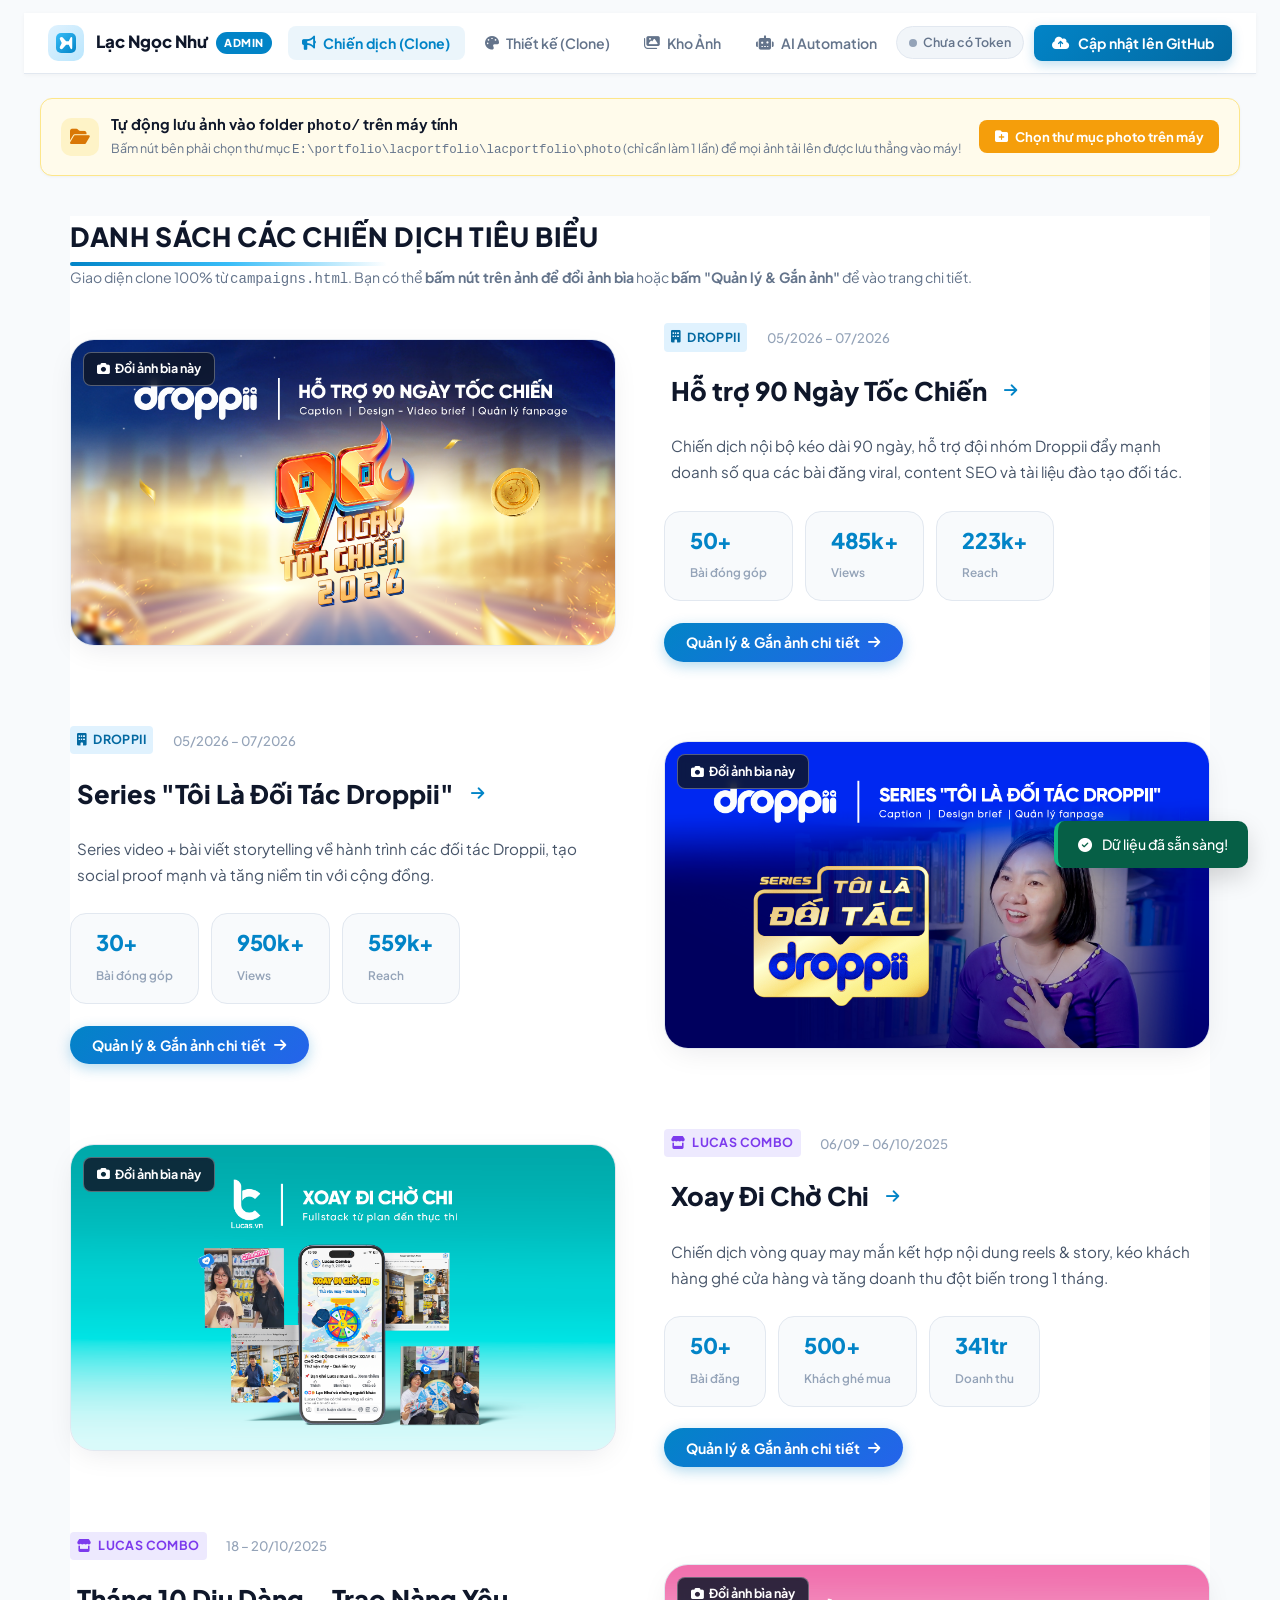
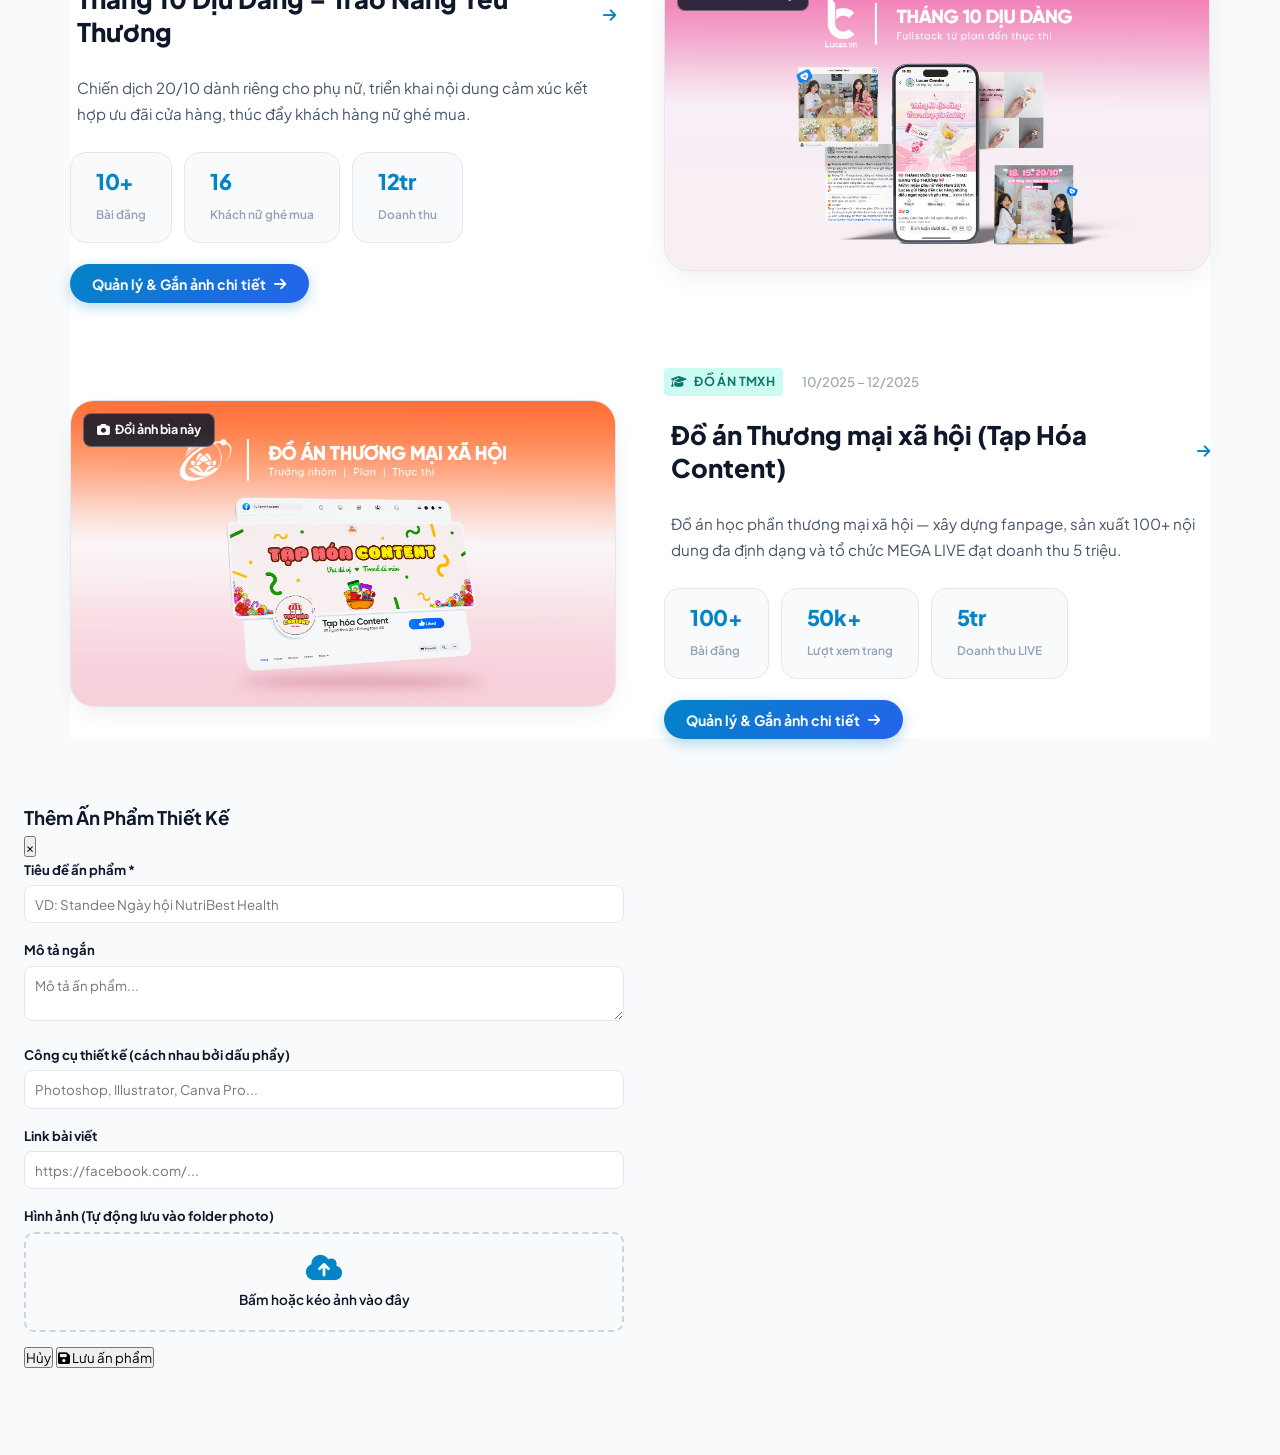
==== commit afec189d: "Sua loi thu tu anh khi push lan hai + toi uu giao dien mobile/tablet Admin: - Sau khi push, nap lai " ====
--- a/admin.html
+++ b/admin.html
@@ -3360,6 +3360,7 @@
       try {
         const files = [];
         const summary = [];
+        const pushedText = {};
 
         for (const img of PENDING_CHANGES.newImages) {
           files.push({ path: img.path, content: img.content, encoding: 'base64' });
@@ -3378,6 +3379,7 @@
           const out = generateUpdatedCampaignsHtml(cur.content);
           if (out !== cur.content) {
             files.push({ path: 'campaigns.html', content: out, encoding: 'utf-8' });
+            pushedText['campaigns.html'] = out;
             summary.push('campaigns.html');
           }
         }
@@ -3419,6 +3421,7 @@
           const out = generateUpdatedSimplePage(cfg, cur.content);
           if (out !== cur.content) {
             files.push({ path: cfg.file, content: out, encoding: 'utf-8' });
+            pushedText[cfg.file] = out;
             summary.push(cfg.file);
           }
         }
@@ -3474,13 +3477,18 @@
         PENDING_CHANGES.home = false;
         PENDING_CHANGES.ai = false;
         PENDING_CHANGES.standalone = false;
+        // Đồng bộ lại trạng thái với đúng nội dung vừa đẩy lên.
+        // Thiếu bước này thì lần sửa kế tiếp trên cùng một thẻ sẽ bị coi là
+        // xung đột và bị bỏ qua âm thầm (đúng lỗi ảnh bìa không lên đầu).
+        if (pushedText['campaigns.html']) {
+          parseCampaignsHtmlBlocks(pushedText['campaigns.html']);
+          renderCampaignsListClone();
+        }
         for (const cfg of SIMPLE_PAGES) {
-          const st = PAGE_STATE[cfg.key];
-          if (!st) continue;
-          st.groups.forEach(g => g.cards.forEach(c => {
-            c.fields.forEach(f => { f.dirty = false; });
-            c.imgs.forEach(im => { if (im.newSrc) { im.src = im.newSrc; im.newSrc = null; } });
-          }));
+          if (pushedText[cfg.file]) {
+            parseSimplePage(cfg, pushedText[cfg.file]);
+            renderSimplePage(cfg);
+          }
         }
         FILE_CACHE = {};
         updatePendingUI();
--- a/style.css
+++ b/style.css
@@ -3292,3 +3292,140 @@
   }
 }
 
+/* =========================================================
+   TỐI ƯU HIỂN THỊ TRÊN ĐIỆN THOẠI & MÁY TÍNH BẢNG
+   Mục tiêu: khối nào nhét vừa 2 cột thì nhét, đừng kéo dài một dọc.
+   Đặt ở cuối file để ghi đè các @media phía trên.
+   ========================================================= */
+
+/* ---------- MÁY TÍNH BẢNG (600px – 1024px) ---------- */
+@media (min-width: 600px) and (max-width: 1024px) {
+  .dna-grid {
+    grid-template-columns: repeat(2, 1fr);
+    gap: 1.1rem;
+  }
+
+  .brief-card-grid,
+  .meme-grid,
+  .work-samples {
+    grid-template-columns: repeat(2, 1fr);
+    gap: 1.1rem;
+  }
+
+  .design-grid {
+    column-count: 2;
+  }
+
+  .skills-grid {
+    grid-template-columns: repeat(auto-fill, minmax(150px, 1fr));
+    gap: 0.9rem;
+  }
+
+  .dashboard-grid {
+    grid-template-columns: repeat(3, 1fr);
+    gap: 0.9rem;
+  }
+
+  .dash-num {
+    font-size: 1.75rem;
+  }
+}
+
+/* ---------- ĐIỆN THOẠI (dưới 600px) ---------- */
+@media (max-width: 599px) {
+  /* Khối kỹ năng: 15 mục xếp một dọc rất dài -> chia 2 cột */
+  .skills-grid {
+    grid-template-columns: repeat(2, 1fr);
+    gap: 0.65rem;
+  }
+
+  .skill-item {
+    padding: 0.75rem 0.65rem;
+  }
+
+  .skill-name {
+    font-size: 0.82rem;
+    gap: 0.45rem;
+    line-height: 1.3;
+  }
+
+  /* 3 thẻ số liệu: 2 thẻ trên một hàng, thẻ cuối chiếm trọn bề ngang */
+  .dashboard-grid {
+    grid-template-columns: repeat(2, 1fr);
+    gap: 0.65rem;
+  }
+
+  .dash-card {
+    padding: 0.95rem 0.75rem;
+  }
+
+  .dash-card:last-child {
+    grid-column: 1 / -1;
+  }
+
+  .dash-num {
+    font-size: 1.5rem;
+  }
+
+  .dash-label {
+    font-size: 0.78rem;
+    line-height: 1.35;
+  }
+
+  .dash-sub {
+    font-size: 0.72rem;
+    line-height: 1.4;
+  }
+
+  /* Ảnh thì xếp 2 cột thoải mái */
+  .work-samples,
+  .meme-grid {
+    grid-template-columns: repeat(2, 1fr);
+    gap: 0.7rem;
+  }
+
+  .design-grid {
+    column-count: 2;
+    column-gap: 0.7rem;
+  }
+
+  /* Thông tin liên hệ: cho xuống hàng ngang thay vì mỗi dòng một mục */
+  .info-details {
+    flex-direction: row;
+    flex-wrap: wrap;
+    justify-content: center;
+    gap: 0.4rem 0.85rem;
+  }
+
+  .info-details span {
+    font-size: 0.8rem;
+    white-space: nowrap;
+  }
+
+  /* Thẻ Marketer DNA nhiều chữ, để 1 cột nhưng thu gọn lại cho đỡ cao */
+  .dna-card {
+    padding: 1rem;
+  }
+
+  .dna-desc {
+    font-size: 0.84rem;
+    line-height: 1.5;
+  }
+}
+
+/* ---------- MÀN HÌNH RẤT HẸP (dưới 360px) ---------- */
+@media (max-width: 359px) {
+  .skills-grid,
+  .work-samples,
+  .meme-grid {
+    grid-template-columns: 1fr;
+  }
+
+  .dashboard-grid {
+    grid-template-columns: 1fr;
+  }
+
+  .design-grid {
+    column-count: 1;
+  }
+}
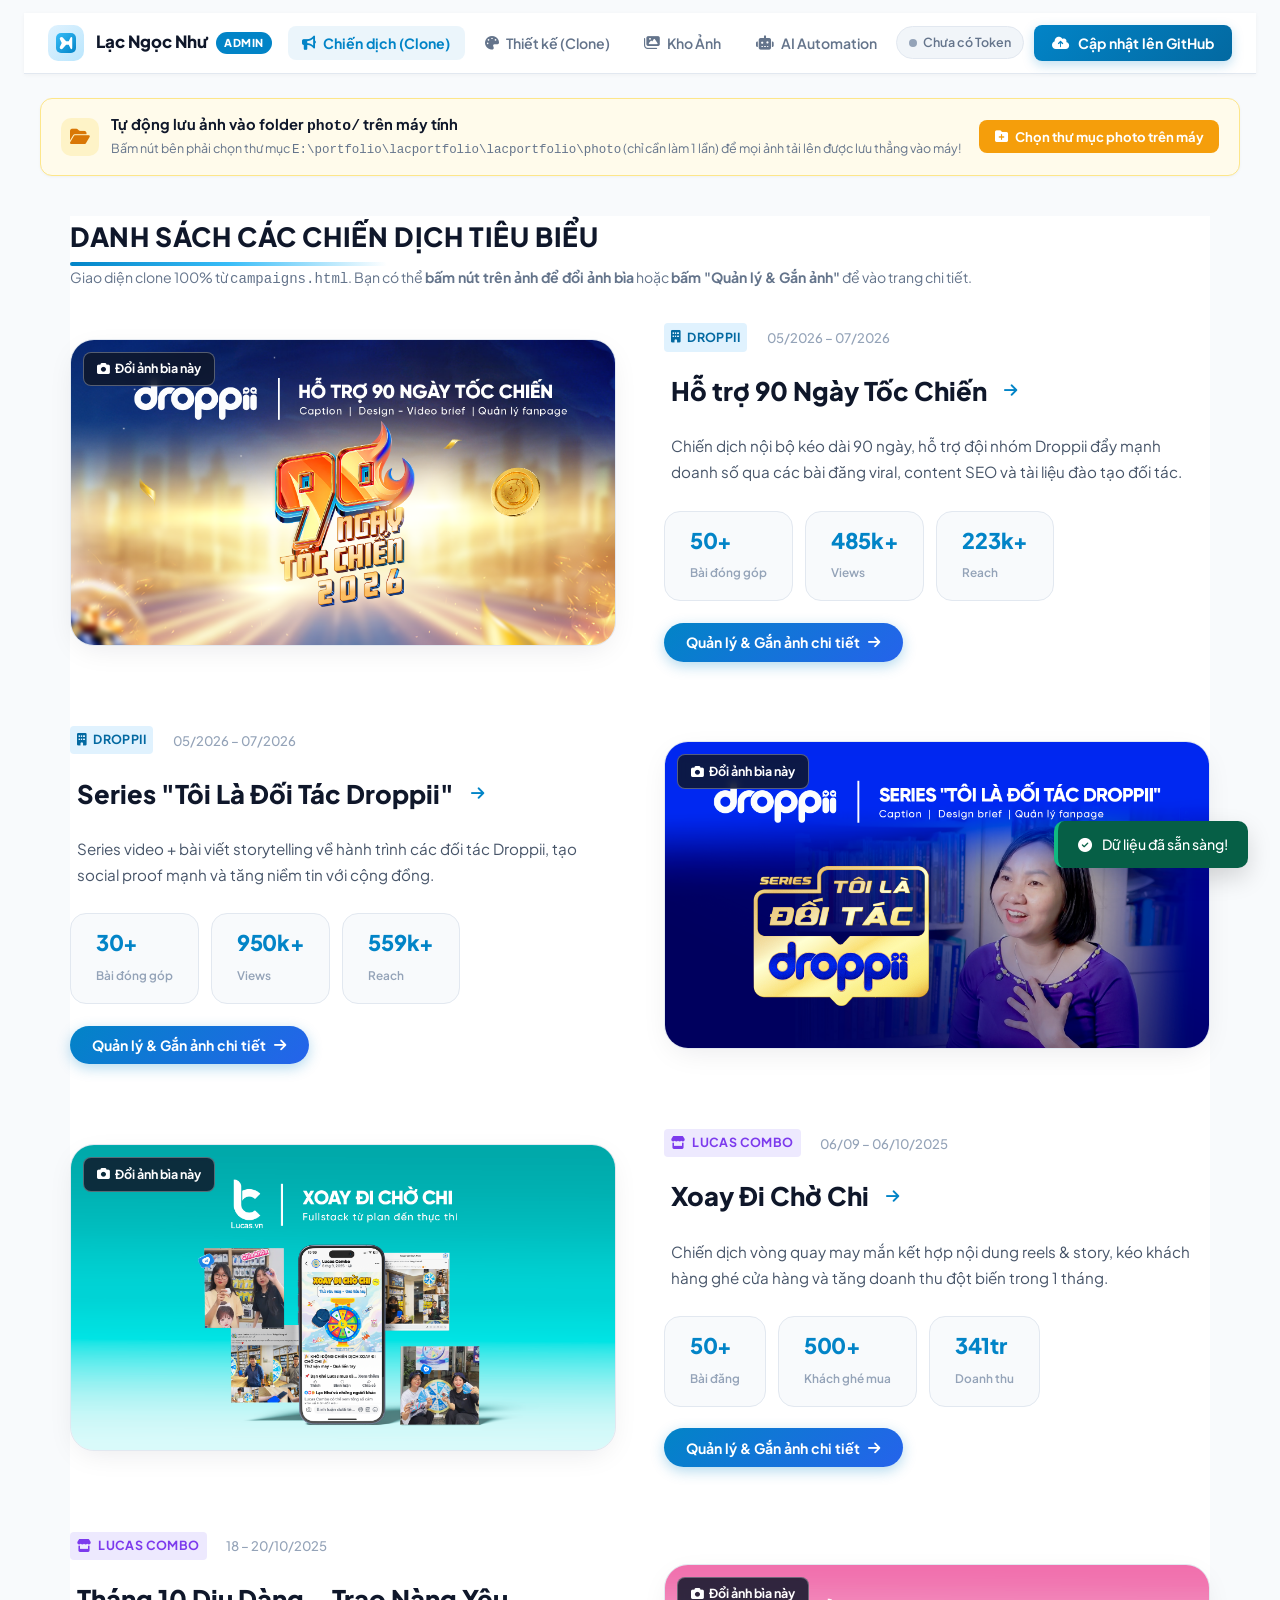
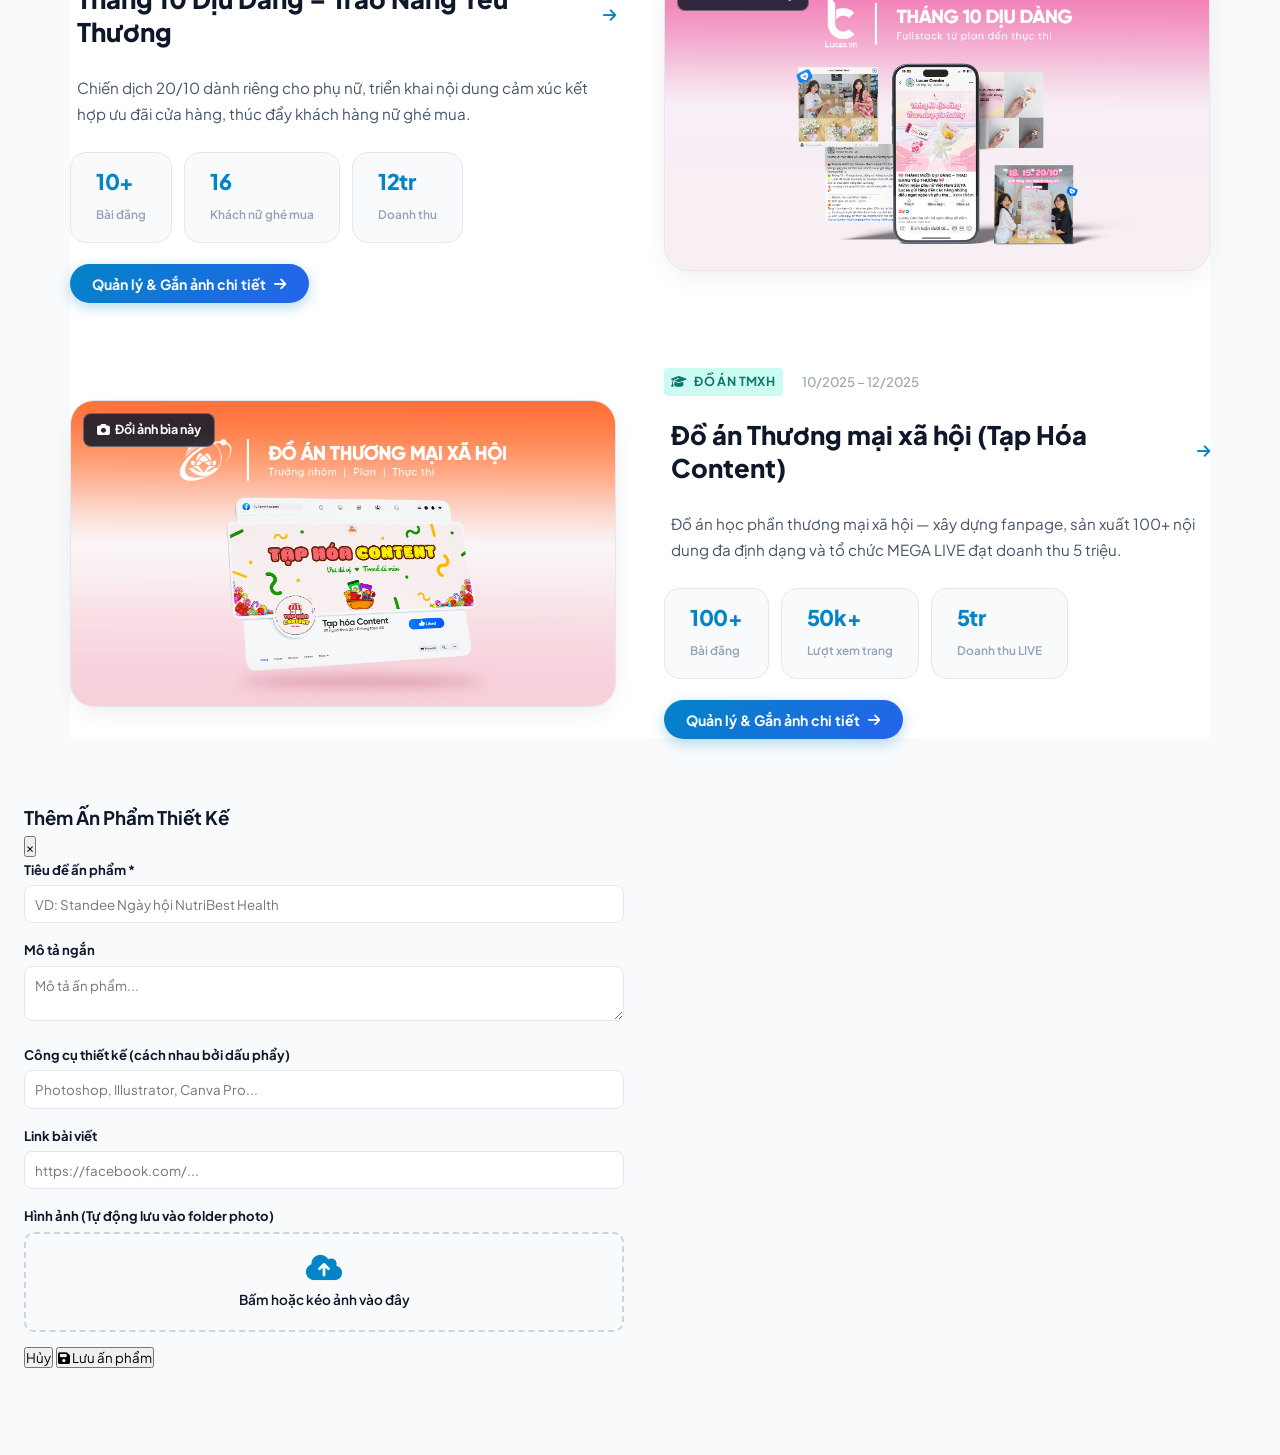
==== commit 58814bb5: "Doi text title tren tab thanh Lac Ngoc Nhu tren tat ca cac trang" ====
--- a/admin.html
+++ b/admin.html
@@ -3,7 +3,7 @@
 <head>
   <meta charset="UTF-8" />
   <meta name="viewport" content="width=device-width, initial-scale=1.0" />
-  <title>Admin Dashboard — Portfolio Lạc Ngọc Như</title>
+  <title>Lạc Ngọc Như</title>
   <link rel="icon" type="image/svg+xml" href="favicon.svg" />
   <link rel="preconnect" href="https://fonts.googleapis.com" />
   <link rel="preconnect" href="https://fonts.gstatic.com" crossorigin />
--- a/style.css
+++ b/style.css
@@ -1584,7 +1584,7 @@
 /* ===== LOCKET GALLERY & MEME GRID ===== */
 .meme-grid {
   display: grid;
-  grid-template-columns: repeat(auto-fill, minmax(320px, 1fr));
+  grid-template-columns: repeat(2, 1fr);
   gap: 1.5rem;
   margin: 1.5rem 0;
 }
@@ -2200,7 +2200,7 @@
 /* ===== BÀI ĐĂNG NỔI BẬT & MEME GRID ===== */
 .meme-grid {
   display: grid;
-  grid-template-columns: repeat(auto-fill, minmax(360px, 1fr));
+  grid-template-columns: repeat(2, 1fr);
   gap: 1.8rem;
   margin: 1.5rem 0 2.5rem 0;
 }
@@ -2353,7 +2353,30 @@
   transform: translateY(-2px);
 }
 
+@keyframes navSlideDown {
+  from {
+    opacity: 0;
+    transform: translateY(-8px);
+  }
+  to {
+    opacity: 1;
+    transform: translateY(0);
+  }
+}
+
 /* ===== BRIEF & SẢN PHẨM / DELIVERABLES ===== */
+.brief-edge-grid {
+  display: grid;
+  grid-template-columns: repeat(2, 1fr);
+  gap: 1.8rem;
+  align-items: stretch;
+}
+
+.brief-edge-grid.single-card {
+  max-width: 540px;
+  grid-template-columns: 1fr;
+}
+
 .brief-edge-card {
   background: #ffffff;
   border-radius: 1.25rem;
@@ -3293,10 +3316,21 @@
 }
 
 /* =========================================================
-   TỐI ƯU HIỂN THỊ TRÊN ĐIỆN THOẠI & MÁY TÍNH BẢNG
-   Mục tiêu: khối nào nhét vừa 2 cột thì nhét, đừng kéo dài một dọc.
-   Đặt ở cuối file để ghi đè các @media phía trên.
+   TỐI ƯU HIỂN THỊ TOÀN DIỆN TRÊN ĐIỆN THOẠI & MÁY TÍNH BẢNG
+   Ghi đè tất cả các rule phía trên để bảo đảm giao diện điện thoại hoàn hảo.
    ========================================================= */
+
+/* Ngăn ngừa tràn trang theo chiều ngang */
+html,
+body {
+  overflow-x: hidden;
+  max-width: 100vw;
+}
+
+img {
+  max-width: 100%;
+  height: auto;
+}
 
 /* ---------- MÁY TÍNH BẢNG (600px – 1024px) ---------- */
 @media (min-width: 600px) and (max-width: 1024px) {
@@ -3312,18 +3346,23 @@
     gap: 1.1rem;
   }
 
+  .brief-edge-grid {
+    grid-template-columns: repeat(2, 1fr);
+    gap: 1.2rem;
+  }
+
   .design-grid {
     column-count: 2;
   }
 
   .skills-grid {
-    grid-template-columns: repeat(auto-fill, minmax(150px, 1fr));
-    gap: 0.9rem;
+    grid-template-columns: repeat(auto-fill, minmax(140px, 1fr));
+    gap: 0.85rem;
   }
 
   .dashboard-grid {
     grid-template-columns: repeat(3, 1fr);
-    gap: 0.9rem;
+    gap: 0.85rem;
   }
 
   .dash-num {
@@ -3331,101 +3370,652 @@
   }
 }
 
-/* ---------- ĐIỆN THOẠI (dưới 600px) ---------- */
-@media (max-width: 599px) {
-  /* Khối kỹ năng: 15 mục xếp một dọc rất dài -> chia 2 cột */
-  .skills-grid {
-    grid-template-columns: repeat(2, 1fr);
-    gap: 0.65rem;
-  }
-
-  .skill-item {
-    padding: 0.75rem 0.65rem;
-  }
-
-  .skill-name {
-    font-size: 0.82rem;
-    gap: 0.45rem;
-    line-height: 1.3;
-  }
-
-  /* 3 thẻ số liệu: 2 thẻ trên một hàng, thẻ cuối chiếm trọn bề ngang */
-  .dashboard-grid {
-    grid-template-columns: repeat(2, 1fr);
-    gap: 0.65rem;
-  }
-
-  .dash-card {
-    padding: 0.95rem 0.75rem;
-  }
-
-  .dash-card:last-child {
-    grid-column: 1 / -1;
-  }
-
-  .dash-num {
-    font-size: 1.5rem;
-  }
-
-  .dash-label {
-    font-size: 0.78rem;
-    line-height: 1.35;
-  }
-
-  .dash-sub {
-    font-size: 0.72rem;
-    line-height: 1.4;
-  }
-
-  /* Ảnh thì xếp 2 cột thoải mái */
-  .work-samples,
-  .meme-grid {
-    grid-template-columns: repeat(2, 1fr);
-    gap: 0.7rem;
-  }
-
-  .design-grid {
-    column-count: 2;
-    column-gap: 0.7rem;
-  }
-
-  /* Thông tin liên hệ: cho xuống hàng ngang thay vì mỗi dòng một mục */
+/* ---------- TOÀN BỘ THIẾT BỊ DI ĐỘNG (DƯỚI 768px) ---------- */
+@media (max-width: 768px) {
+  body {
+    padding: 0.5rem 0.5rem 2.5rem 0.5rem;
+  }
+
+  .container {
+    padding: 0.85rem 0.65rem;
+    margin: 0 auto;
+    border-radius: 0.9rem;
+    width: 100%;
+    max-width: 100%;
+  }
+
+  /* Fixed Header */
+  .fixed-header {
+    margin-bottom: 0.9rem;
+    padding-bottom: 0.65rem;
+  }
+
+  .nav-name {
+    font-size: 1.05rem;
+  }
+
+  .nav-toggle {
+    width: 38px;
+    height: 38px;
+    font-size: 1.05rem;
+    border-radius: 10px;
+  }
+
+  .nav-bar {
+    top: calc(100% + 8px);
+    padding: 0.6rem;
+    border-radius: 14px;
+  }
+
+  .nav-link {
+    padding: 0.75rem 1rem;
+    font-size: 0.92rem;
+    border-radius: 8px;
+    font-weight: 600;
+  }
+
+  .nav-link.active {
+    background: #f0f9ff;
+    color: #0284c7;
+  }
+
+  .nav-link:hover {
+    background: #f8fafc;
+    color: #0284c7;
+  }
+
+  /* Intro Section */
+  .intro {
+    flex-direction: column;
+    text-align: center;
+    align-items: center;
+    gap: 0.95rem;
+    padding-bottom: 1.2rem;
+    margin-bottom: 1.4rem;
+  }
+
+  .avatar {
+    margin: 0 auto;
+    width: 110px;
+    height: 110px;
+    flex: 0 0 110px;
+  }
+
+  .info {
+    display: flex;
+    flex-direction: column;
+    align-items: center;
+    width: 100%;
+  }
+
+  .info-header {
+    flex-direction: column;
+    justify-content: center;
+    align-items: center;
+    gap: 0.4rem;
+    width: 100%;
+  }
+
+  .info h1 {
+    font-size: 1.55rem;
+    text-align: center;
+    line-height: 1.25;
+  }
+
+  .info .slogan {
+    text-align: center;
+    border-left: none;
+    border-bottom: 2px solid #0284c7;
+    padding-left: 0;
+    padding-bottom: 0.35rem;
+    margin: 0.4rem auto 0.85rem;
+    max-width: 100%;
+    font-size: 0.86rem;
+  }
+
   .info-details {
     flex-direction: row;
     flex-wrap: wrap;
     justify-content: center;
-    gap: 0.4rem 0.85rem;
+    gap: 0.4rem 0.8rem;
+    width: 100%;
   }
 
   .info-details span {
-    font-size: 0.8rem;
-    white-space: nowrap;
-  }
-
-  /* Thẻ Marketer DNA nhiều chữ, để 1 cột nhưng thu gọn lại cho đỡ cao */
+    font-size: 0.82rem;
+    white-space: normal;
+  }
+
+  /* Section Title */
+  .section-title {
+    font-size: 1.35rem;
+    text-align: center;
+    margin-bottom: 1.2rem;
+  }
+
+  .section-title::after {
+    left: 50%;
+    transform: translateX(-50%);
+    width: 50px;
+  }
+
+  /* 3 Thẻ Dashboard: 2 cột gọn gàng */
+  .dashboard-grid {
+    grid-template-columns: repeat(2, 1fr);
+    gap: 0.6rem;
+    margin-bottom: 1.5rem;
+  }
+
+  .dash-card {
+    padding: 0.85rem 0.7rem;
+    border-radius: 0.85rem;
+  }
+
+  .dash-card:last-child {
+    grid-column: 1 / -1;
+  }
+
+  .dash-num {
+    font-size: 1.45rem;
+  }
+
+  .dash-label {
+    font-size: 0.78rem;
+    line-height: 1.35;
+  }
+
+  .dash-sub {
+    font-size: 0.72rem;
+    line-height: 1.4;
+  }
+
+  /* Marketer DNA */
+  .dna-grid {
+    grid-template-columns: 1fr;
+    gap: 0.85rem;
+  }
+
   .dna-card {
-    padding: 1rem;
+    padding: 1rem 0.95rem;
+    border-radius: 0.95rem;
+  }
+
+  .dna-title {
+    font-size: 1.02rem;
   }
 
   .dna-desc {
     font-size: 0.84rem;
-    line-height: 1.5;
-  }
-}
-
-/* ---------- MÀN HÌNH RẤT HẸP (dưới 360px) ---------- */
-@media (max-width: 359px) {
-  .skills-grid,
-  .work-samples,
+    line-height: 1.55;
+  }
+
+  /* Kỹ năng */
+  .skills-grid {
+    grid-template-columns: repeat(2, 1fr);
+    gap: 0.6rem;
+  }
+
+  .skill-item {
+    padding: 0.75rem 0.6rem;
+    border-radius: 0.85rem;
+  }
+
+  .skill-name {
+    font-size: 0.82rem;
+    gap: 0.4rem;
+  }
+
+  .skill-name i,
+  .skill-name .icon-meta-svg {
+    font-size: 1.5rem !important;
+    width: 24px !important;
+    height: 24px !important;
+  }
+
+  /* Học vấn */
+  .education-card {
+    padding: 1.1rem 1rem;
+    border-radius: 1rem;
+    gap: 0.85rem;
+  }
+
+  .edu-card-top {
+    gap: 0.85rem;
+  }
+
+  .edu-badge-icon {
+    width: 42px;
+    height: 42px;
+    font-size: 1.2rem;
+    border-radius: 10px;
+  }
+
+  .edu-degree {
+    font-size: 1.05rem;
+  }
+
+  .edu-school {
+    font-size: 0.85rem;
+  }
+
+  .edu-pill {
+    padding: 0.35rem 0.75rem;
+    font-size: 0.78rem;
+  }
+
+  /* Danh sách chiến dịch (campaigns.html) */
+  .cmp-hero {
+    flex-direction: column;
+    padding: 1.4rem 1.1rem;
+    gap: 1.1rem;
+    margin-bottom: 1.8rem;
+    border-radius: 1.1rem;
+  }
+
+  .cmp-hero-title {
+    font-size: 1.6rem;
+    line-height: 1.25;
+    margin-bottom: 0.5rem;
+  }
+
+  .cmp-hero-sub {
+    font-size: 0.86rem;
+    line-height: 1.6;
+  }
+
+  .cmp-hero-stats {
+    width: 100%;
+    flex-direction: row;
+    justify-content: space-around;
+    padding: 0.8rem 1rem;
+    border-radius: 0.85rem;
+    gap: 0.5rem;
+  }
+
+  .cmp-hero-stat-num {
+    font-size: 1.4rem;
+  }
+
+  .cmp-hero-stat-lbl {
+    font-size: 0.7rem;
+  }
+
+  .cmp-list {
+    gap: 2.2rem;
+    margin-bottom: 2.5rem;
+  }
+
+  .cmp-block,
+  .cmp-block-reverse {
+    grid-template-columns: 1fr !important;
+    gap: 1.1rem;
+  }
+
+  .cmp-block-reverse .cmp-block-img-col {
+    order: 1 !important;
+  }
+
+  .cmp-block-reverse .cmp-block-body {
+    order: 2 !important;
+  }
+
+  .cmp-block-img-wrap {
+    border-radius: 1rem;
+    aspect-ratio: 16 / 9;
+  }
+
+  .cmp-block-title {
+    font-size: 1.22rem;
+  }
+
+  .cmp-block-desc {
+    font-size: 0.86rem;
+    line-height: 1.6;
+  }
+
+  .cmp-stats-row {
+    display: grid;
+    grid-template-columns: repeat(3, 1fr);
+    gap: 0.45rem;
+    width: 100%;
+  }
+
+  .cmp-stat-card {
+    min-width: 0;
+    padding: 0.65rem 0.35rem;
+    border-radius: 0.85rem;
+    text-align: center;
+    display: flex;
+    flex-direction: column;
+    align-items: center;
+    justify-content: center;
+  }
+
+  .cmp-stat-val {
+    font-size: 1.18rem;
+    font-weight: 800;
+    line-height: 1.15;
+  }
+
+  .cmp-stat-lbl {
+    font-size: 0.68rem;
+    line-height: 1.25;
+    text-align: center;
+    white-space: normal;
+  }
+
+  .cmp-cta-btn {
+    width: 100%;
+    justify-content: center;
+    padding: 0.75rem 1.2rem;
+    font-size: 0.88rem;
+    border-radius: 999px;
+  }
+
+  /* Chi tiết chiến dịch (project.html) */
+  .pdh-card {
+    padding: 1.2rem 1.1rem;
+    border-radius: 1.1rem;
+    gap: 1rem;
+    margin-bottom: 1.6rem;
+  }
+
+  .pdh-title {
+    font-size: 1.32rem;
+    line-height: 1.3;
+  }
+
+  .pdh-meta-row {
+    gap: 0.5rem;
+  }
+
+  .pdh-sheet-btn {
+    font-size: 0.75rem;
+    padding: 0.28rem 0.75rem;
+  }
+
+  .pdh-tagline {
+    font-size: 0.85rem;
+    padding: 0.75rem 0.85rem;
+    line-height: 1.6;
+  }
+
+  .pdh-psr-grid {
+    grid-template-columns: 1fr !important;
+    gap: 0.65rem;
+  }
+
+  .pdh-psr-box {
+    padding: 0.75rem 0.85rem;
+    border-radius: 0.8rem;
+  }
+
+  .pdh-psr-label {
+    font-size: 0.72rem;
+  }
+
+  .pdh-psr-text {
+    font-size: 0.84rem;
+    line-height: 1.55;
+  }
+
+  /* Brief to Output & Deliverables */
+  .brief-edge-grid {
+    grid-template-columns: 1fr !important;
+    gap: 1.2rem !important;
+  }
+
+  .brief-edge-card {
+    border-radius: 1rem;
+    width: 100% !important;
+  }
+
+  .brief-edge-gallery {
+    aspect-ratio: 16 / 9;
+  }
+
+  .brief-edge-body {
+    padding: 0.95rem 1rem;
+    gap: 0.75rem;
+  }
+
+  .brief-edge-title {
+    font-size: 0.98rem;
+  }
+
+  .brief-edge-note {
+    font-size: 0.82rem;
+  }
+
+  .brief-edge-footer {
+    padding-top: 0.65rem;
+  }
+
+  .brief-stat-pill {
+    font-size: 0.78rem;
+    padding: 0.3rem 0.75rem;
+  }
+
+  /* Design Gallery (design.html): Hiển thị thông tin rõ ràng dưới ảnh thay vì ẩn hover */
+  .design-card {
+    border-radius: 1rem;
+    margin-bottom: 1.2rem;
+    overflow: hidden;
+  }
+
+  .design-info {
+    position: static;
+    opacity: 1;
+    transform: none;
+    background: #ffffff;
+    padding: 0.9rem 1rem 1rem;
+    pointer-events: auto;
+    border-top: 1px solid #f1f5f9;
+  }
+
+  .design-info h3 {
+    color: #0f172a;
+    font-size: 0.98rem;
+    margin-bottom: 0.25rem;
+  }
+
+  .design-info p {
+    color: #475569;
+    font-size: 0.82rem;
+    margin-bottom: 0.6rem;
+    -webkit-line-clamp: 3;
+  }
+
+  .tool-tag {
+    background: #f0f9ff;
+    color: #0284c7;
+    border: 1px solid #bae6fd;
+    font-size: 0.7rem;
+    padding: 0.2rem 0.6rem;
+  }
+
+  .design-link {
+    background: #f0f9ff;
+    color: #0284c7;
+    border: 1px solid #bae6fd;
+    font-size: 0.78rem;
+    padding: 0.35rem 0.85rem;
+    width: 100%;
+    justify-content: center;
+  }
+
+  /* AI Automation (ai.html) */
+  .ai-hero-card {
+    padding: 1.4rem 1.1rem;
+    border-radius: 1.1rem;
+    margin-bottom: 1.5rem;
+  }
+
+  .ai-hero-title {
+    font-size: 1.35rem;
+    line-height: 1.3;
+  }
+
+  .ai-hero-desc {
+    font-size: 0.85rem;
+    line-height: 1.6;
+  }
+
+  .tech-pill {
+    padding: 0.32rem 0.7rem;
+    font-size: 0.76rem;
+  }
+
+  .ai-project-card {
+    grid-template-columns: 1fr !important;
+    border-radius: 1rem;
+  }
+
+  .ai-project-img-wrapper {
+    min-height: 180px;
+    max-height: 240px;
+    border-right: none;
+    border-bottom: 1px solid #e2e8f0;
+  }
+
+  .ai-project-content {
+    padding: 1.1rem 1rem;
+  }
+
+  .ai-project-title {
+    font-size: 1.1rem;
+  }
+
+  .ai-project-desc {
+    font-size: 0.85rem;
+  }
+
+  .ai-project-features span {
+    font-size: 0.8rem;
+  }
+
+  /* Video Reels */
+  .reels-grid {
+    justify-content: center;
+    gap: 1rem;
+  }
+
+  .reel-card {
+    border-radius: 0.85rem;
+    max-width: 100%;
+  }
+
+  /* Lightbox Overlay */
+  .lightbox-nav {
+    width: 38px;
+    height: 38px;
+    font-size: 1rem;
+  }
+
+  .lightbox-prev {
+    left: 8px;
+  }
+
+  .lightbox-next {
+    right: 8px;
+  }
+
+  .lightbox-close {
+    top: 12px;
+    right: 12px;
+    width: 38px;
+    height: 38px;
+    font-size: 1.1rem;
+  }
+
+  .lightbox-counter {
+    bottom: 14px;
+    font-size: 0.78rem;
+    padding: 0.25rem 0.8rem;
+  }
+
+  .lightbox-content {
+    max-width: 95vw;
+    max-height: 80vh;
+  }
+
+  /* Nút Back to Top (Nằm trên Chatbot Tawk.to) */
+  #back-to-top,
+  .back-to-top {
+    bottom: 90px;
+    right: 20px;
+    width: 42px;
+    height: 42px;
+    font-size: 1rem;
+    box-shadow: 0 4px 14px rgba(2, 132, 199, 0.4);
+    z-index: 9998;
+  }
+
+  /* Nút liên hệ thu gọn tinh tế */
+  .contact-links {
+    display: flex;
+    justify-content: center;
+    align-items: center;
+    gap: 0.5rem 0.6rem;
+    flex-wrap: wrap;
+    width: 100%;
+  }
+
+  .contact-btn {
+    flex: 0 0 auto;
+    width: auto;
+    display: inline-flex;
+    align-items: center;
+    gap: 0.4rem;
+    padding: 0.45rem 0.95rem;
+    font-size: 0.82rem;
+    font-weight: 600;
+    border-radius: 999px;
+  }
+}
+
+/* ---------- ĐIỆN THOẠI THÔNG DỤNG (DƯỚI 560px) ---------- */
+@media (max-width: 559px) {
+  /* Chiến dịch tiêu biểu trên trang chủ xếp 1 cột rõ nét, thumbnail lớn 16:9 */
+  .work-samples {
+    grid-template-columns: 1fr;
+    gap: 1.1rem;
+  }
+
+  .work-sample-item {
+    border-radius: 1rem;
+  }
+
+  .work-sample-item span {
+    padding: 0.85rem 1rem;
+    font-size: 0.92rem;
+  }
+
+  /* Meme grid 1 cột để đọc chữ caption rõ ràng */
   .meme-grid {
     grid-template-columns: 1fr;
+    gap: 1.1rem;
+  }
+
+  /* Design grid 1 cột masonry */
+  .design-grid {
+    column-count: 1 !important;
+  }
+
+}
+
+/* ---------- MÀN HÌNH RẤT HẸP (DƯỚI 360px) ---------- */
+@media (max-width: 359px) {
+  .skills-grid {
+    grid-template-columns: 1fr;
   }
 
   .dashboard-grid {
     grid-template-columns: 1fr;
   }
 
-  .design-grid {
-    column-count: 1;
-  }
-}
+  .dash-card:last-child {
+    grid-column: auto;
+  }
+}
+
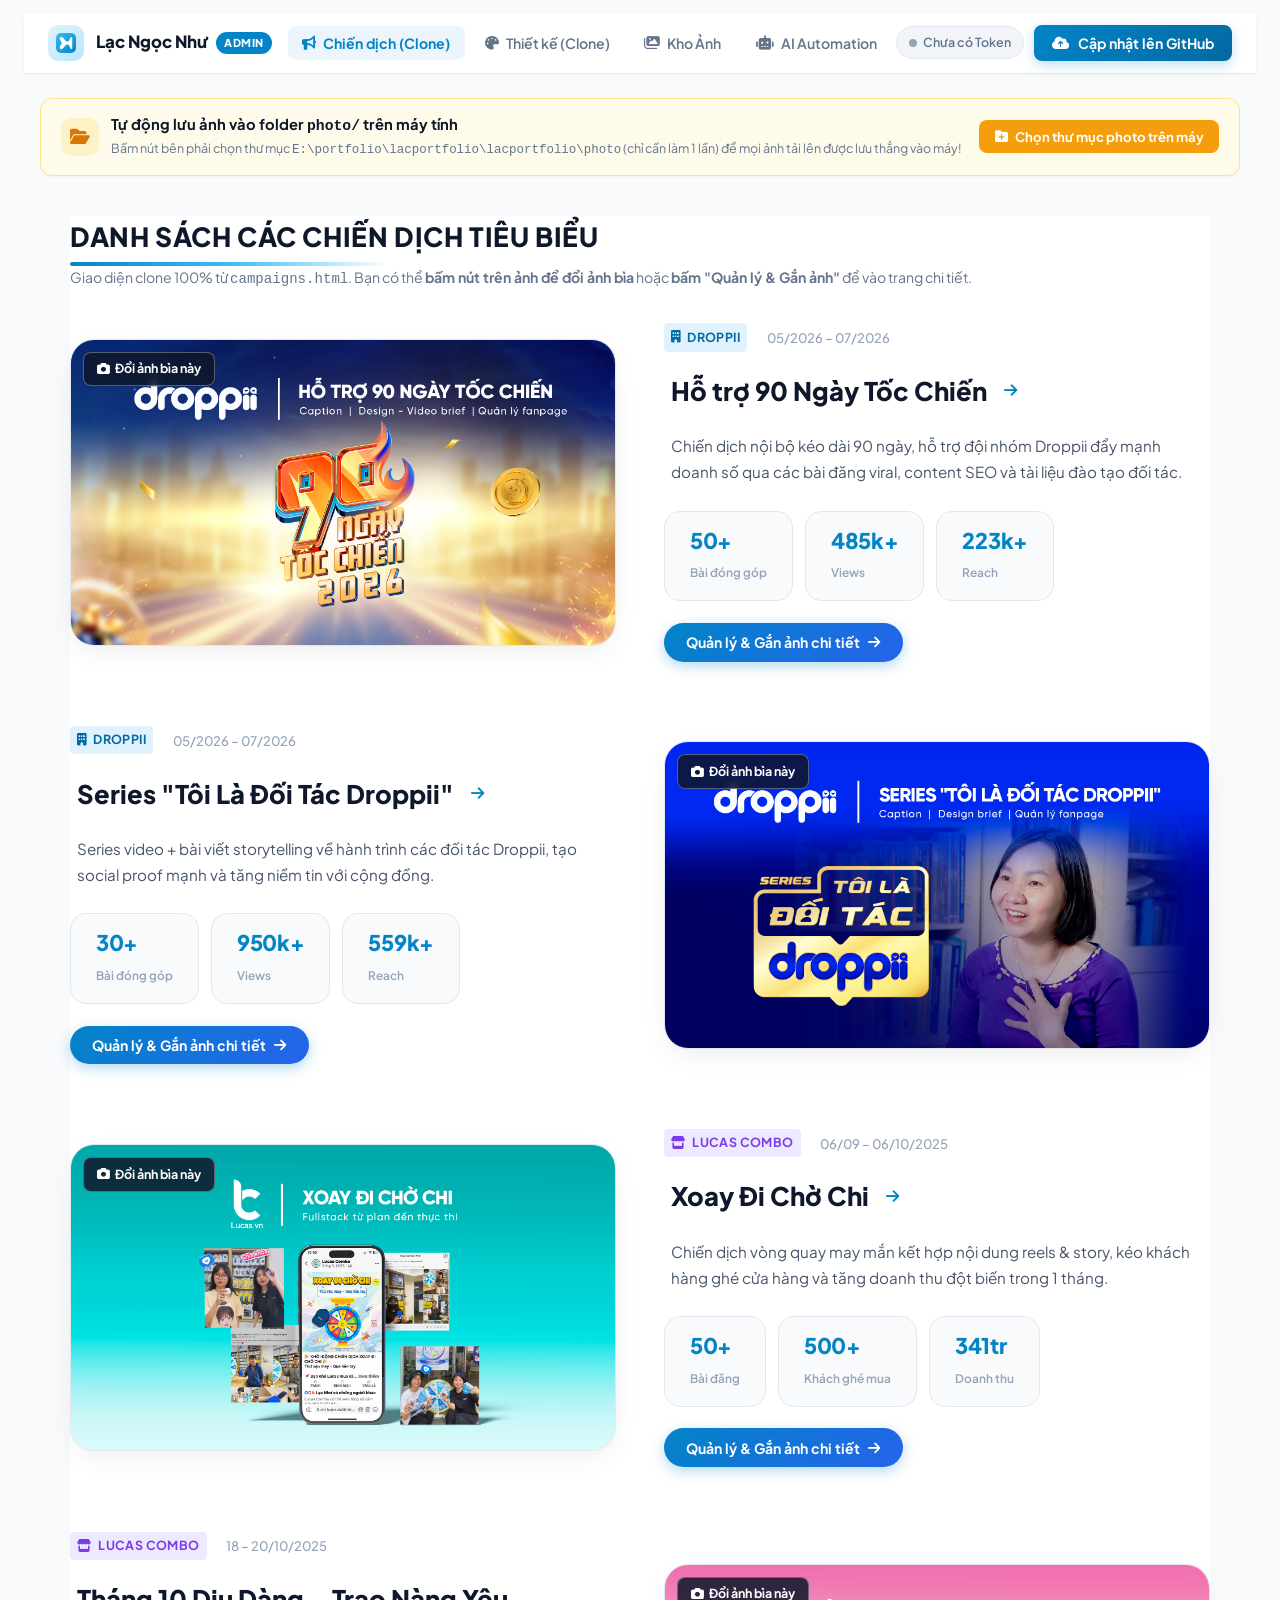
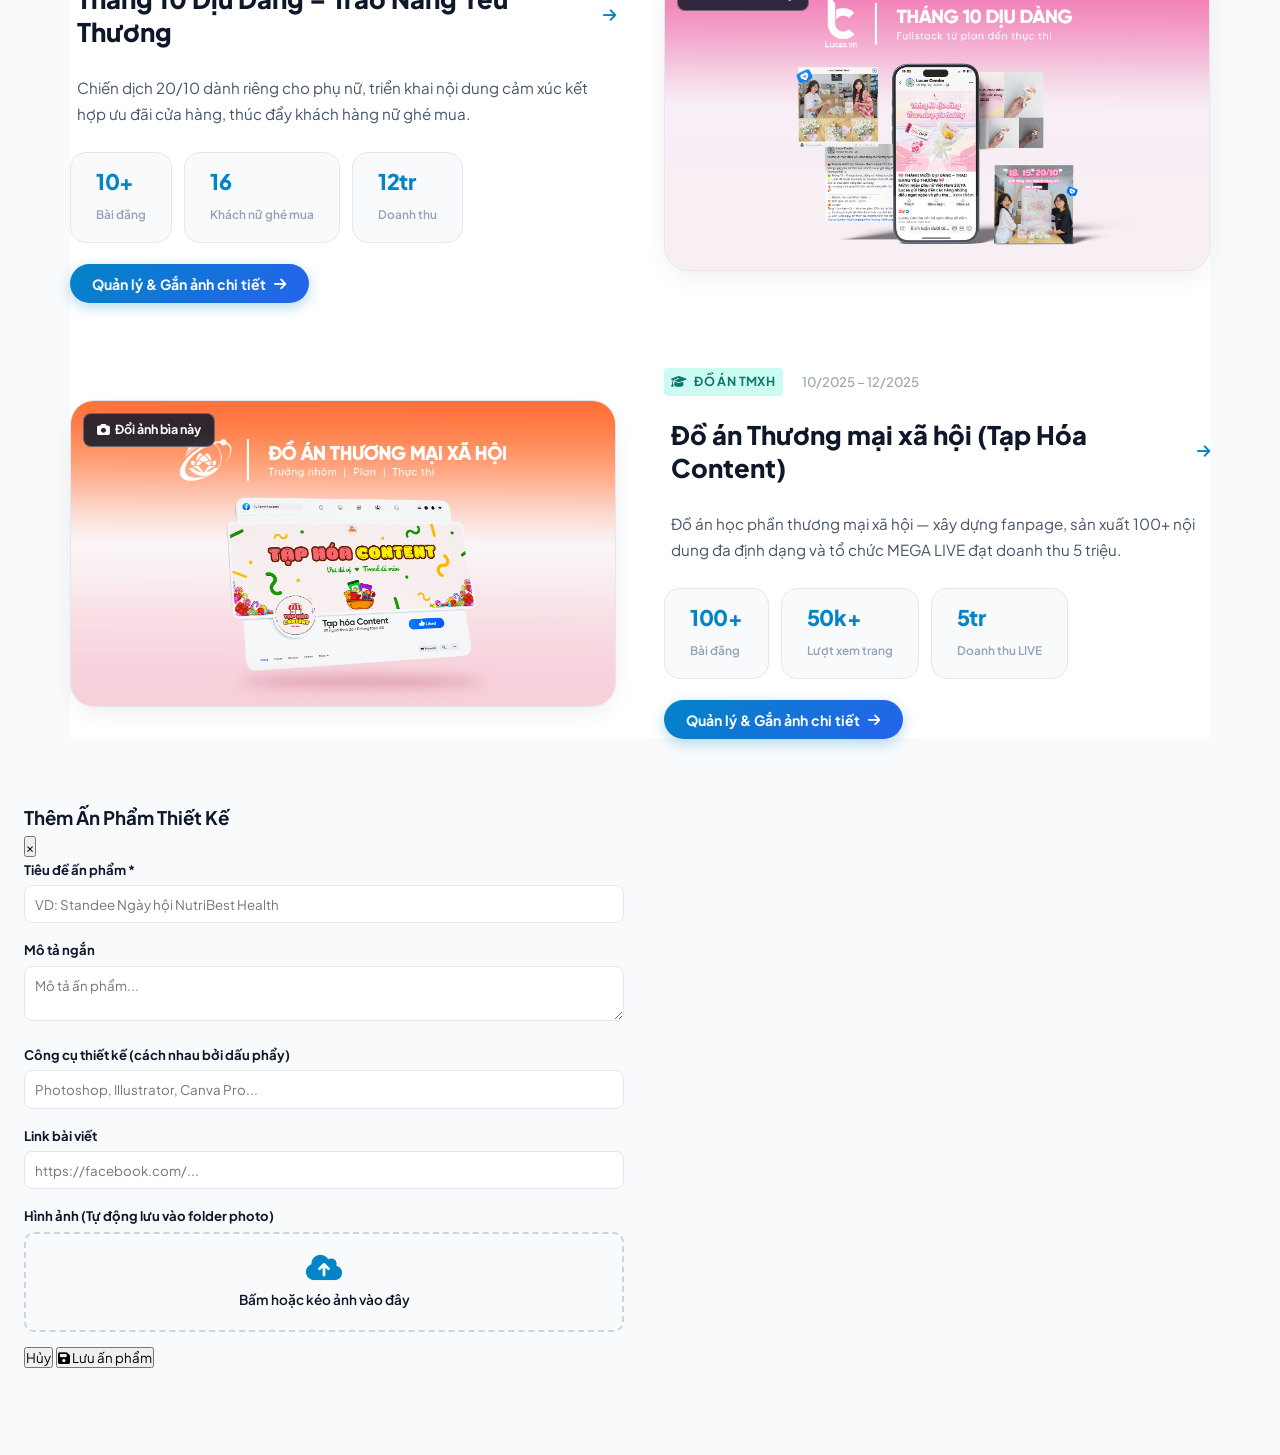
==== commit e5422e6c: "Them dau tieng Viet day du cho Google Sheet chien dich va cac trang" ====
--- a/admin.html
+++ b/admin.html
@@ -1549,7 +1549,7 @@
             <h2 class="cmp-block-title">
               <span class="cmp-block-title-link">
                 <span class="admin-editable-text" contenteditable="true" onblur="updateCmpField(${index}, 'titleText', this)">${cmp.titleText}</span>
-                <i class="fas fa-arrow-right cmp-title-arrow" style="cursor: pointer;" title="Mo trang chi tiet" onclick="openProjectDetailClone('${cmp.id}')"></i>
+                <i class="fas fa-arrow-right cmp-title-arrow" style="cursor: pointer;" title="Mở trang chi tiết" onclick="openProjectDetailClone('${cmp.id}')"></i>
               </span>
             </h2>
             <p class="cmp-block-desc admin-editable-text" contenteditable="true" onblur="updateCmpField(${index}, 'descText', this)">${cmp.descText}</p>
@@ -1890,7 +1890,7 @@
             </div>
             <div class="pdh-meta-row">
               <span class="pdh-date"><i class="fas fa-calendar-alt"></i> <span class="admin-editable-text" contenteditable="true" onblur="activeProjectData.date = this.textContent.trim()">${p.date || '05/2026 – 07/2026'}</span></span>
-              ${p.sheet ? `<a href="${p.sheet}" target="_blank" class="pdh-sheet-btn"><i class="fas fa-table-cells"></i> ${p.sheetLabel || "Google Sheet bài đăng"}</a>` : ""}
+              ${p.sheet ? `<a href="${p.sheet}" target="_blank" class="pdh-sheet-btn"><i class="fas fa-table-cells"></i> ${p.sheetLabel || "Google Sheet chiến dịch"}</a>` : ""}
             </div>
           </div>
 
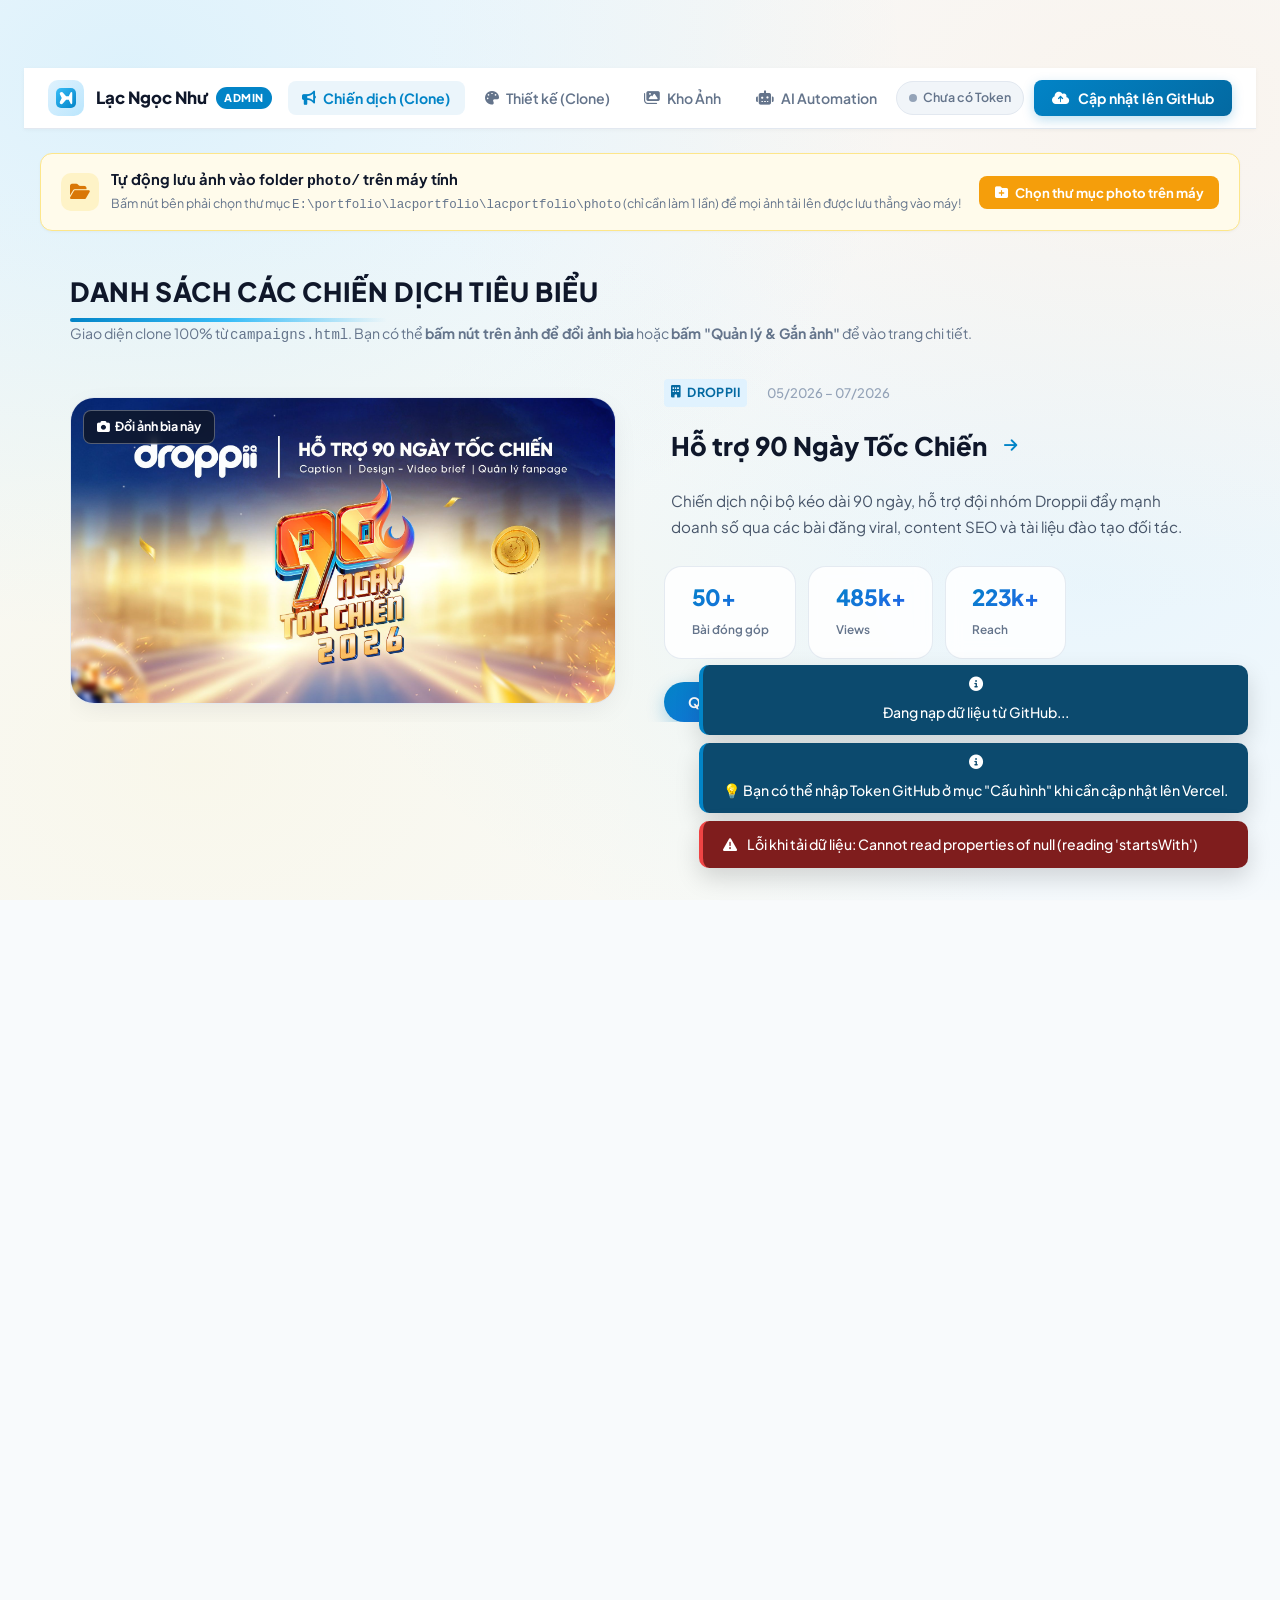
==== commit e32e96c9: "chore: bump asset cache version to v2.1 and trigger fresh vercel deployment" ====
--- a/admin.html
+++ b/admin.html
@@ -10,7 +10,7 @@
   <link href="https://fonts.googleapis.com/css2?family=Plus+Jakarta+Sans:wght@300;400;500;600;700;800&display=swap" rel="stylesheet" />
   <link rel="stylesheet" href="https://cdnjs.cloudflare.com/ajax/libs/font-awesome/6.5.1/css/all.min.css" />
   <!-- Nhúng style.css gốc của Portfolio để clone chuẩn 100% không lệch 1 pixel -->
-  <link rel="stylesheet" href="style.css" />
+  <link rel="stylesheet" href="style.css?v=2.1" />
 
   <style>
     /* BỔ SUNG CÁC TIỆN ÍCH DÀNH RIÊNG CHO ADMIN DASHBOARD */
--- a/style.css
+++ b/style.css
@@ -1,7 +1,21 @@
-/* style.css - Portfolio Ver 2: Unified Modern Typography & Light Blue Theme */
+/* style.css - Portfolio Ver 2: Modern Neo-Creative Marketer Design System */
+@import url("https://fonts.googleapis.com/css2?family=Dancing+Script:wght@700&family=Pacifico&family=Plus+Jakarta+Sans:ital,wght@0,300;0,400;0,500;0,600;0,700;0,800;1,400;1,600;1,700&display=swap");
+
+:root {
+  --primary-blue: #0284c7;
+  --primary-dark: #0369a1;
+  --primary-gradient: linear-gradient(135deg, #0284c7 0%, #2563eb 50%, #7c3aed 100%);
+  --accent-peach: #fed7aa;
+  --accent-gold: #f59e0b;
+  --glass-bg: rgba(255, 255, 255, 0.82);
+  --glass-border: rgba(255, 255, 255, 0.7);
+  --glass-shadow: 0 10px 30px -8px rgba(2, 132, 199, 0.08), 0 2px 8px -2px rgba(15, 23, 42, 0.04);
+  --glass-hover-shadow: 0 18px 40px -10px rgba(2, 132, 199, 0.2), 0 4px 14px -2px rgba(15, 23, 42, 0.06);
+}
 
 html {
   scroll-behavior: smooth;
+  scroll-padding-top: 75px;
 }
 
 * {
@@ -20,46 +34,148 @@
   -moz-osx-font-smoothing: grayscale;
   line-height: 1.6;
   color: #0f172a;
-  background: #ffffff;
+  background-color: #f8fafc;
+  background-image: 
+    radial-gradient(at 10% 8%, rgba(56, 189, 248, 0.14) 0px, transparent 48%),
+    radial-gradient(at 90% 12%, rgba(254, 215, 170, 0.18) 0px, transparent 45%),
+    radial-gradient(at 85% 65%, rgba(125, 211, 252, 0.12) 0px, transparent 50%),
+    radial-gradient(at 15% 85%, rgba(253, 230, 138, 0.15) 0px, transparent 55%);
+  background-attachment: fixed;
   min-height: 100vh;
-  padding: 0.8rem 1.5rem 3rem 1.5rem;
-}
-
-/* ===== HEADER HỢP NHẤT TRONG KHUNG TRẮNG (UNIFIED SINGLE CONTAINER) ===== */
+  padding: 68px 1.5rem 3rem 1.5rem;
+  position: relative;
+}
+
+/* Ambient Cursor Spotlight Tracker (Desktop) */
+.cursor-spotlight {
+  position: fixed;
+  top: 0;
+  left: 0;
+  width: 480px;
+  height: 480px;
+  border-radius: 50%;
+  pointer-events: none;
+  background: radial-gradient(circle, rgba(14, 165, 233, 0.08) 0%, rgba(253, 186, 116, 0.04) 40%, transparent 70%);
+  transform: translate(-50%, -50%);
+  z-index: 9990;
+  transition: opacity 0.3s ease;
+  will-change: left, top;
+}
+
+/* ===== HEADER CỐ ĐỊNH (FIXED FROSTED GLASS HEADER) ===== */
 .fixed-header {
+  position: fixed;
+  top: 0;
+  left: 0;
+  right: 0;
+  width: 100%;
+  margin: 0;
+  padding: 0.45rem 0;
+  background: rgba(255, 255, 255, 0.95);
+  backdrop-filter: blur(14px);
+  -webkit-backdrop-filter: blur(14px);
+  border-bottom: 1px solid rgba(226, 232, 240, 0.85);
+  box-shadow: 0 2px 14px rgba(15, 23, 42, 0.04);
+  z-index: 1000;
+  transition: all 0.25s cubic-bezier(0.16, 1, 0.3, 1);
+  box-sizing: border-box;
+}
+
+.fixed-header .nav-container {
+  max-width: 1140px;
+  margin: 0 auto;
+  padding: 0 1.5rem;
+  display: flex;
+  align-items: center;
+  justify-content: space-between;
+  width: 100%;
+  box-sizing: border-box;
   position: relative;
-  top: 0;
-  margin: 0 0 1.5rem 0;
-  width: 100%;
-  padding-bottom: 1rem;
-  border-bottom: 1px solid #f1f5f9;
-  z-index: 100;
-  transition: all 0.3s cubic-bezier(0.16, 1, 0.3, 1);
-}
-
-.nav-container {
-  display: flex;
-  align-items: center;
-  justify-content: space-between;
-  background: transparent;
-  padding: 0;
-  border-radius: 0;
-  box-shadow: none;
-  border: none;
 }
 
 .nav-brand {
   display: flex;
   align-items: center;
-  gap: 0.75rem;
+  gap: 0.65rem;
   text-decoration: none;
   color: #0f172a;
   padding-right: 0.5rem;
   transition: transform 0.25s cubic-bezier(0.16, 1, 0.3, 1);
+  position: relative;
+  user-select: none;
+  cursor: pointer;
+  -webkit-tap-highlight-color: transparent;
 }
 
 .nav-brand:hover {
-  transform: translateY(-1px);
+  transform: translateY(-2px);
+}
+
+.nav-mascot-wrap {
+  width: 38px;
+  height: 38px;
+  flex-shrink: 0;
+  display: flex;
+  align-items: center;
+  justify-content: center;
+  transition: transform 0.3s cubic-bezier(0.34, 1.56, 0.64, 1);
+}
+
+.nav-mascot-img {
+  width: 100%;
+  height: 100%;
+  object-fit: contain;
+  filter: drop-shadow(0 3px 6px rgba(2, 132, 199, 0.2));
+  animation: peanutBob 3.6s ease-in-out infinite;
+}
+
+.nav-brand:hover .nav-mascot-img {
+  animation: peanutWiggle 0.6s ease-in-out infinite alternate;
+}
+
+.nav-typo-lockup {
+  display: flex;
+  flex-direction: column;
+  align-items: flex-start;
+  justify-content: center;
+}
+
+.nav-wordmark {
+  font-family: "Dancing Script", cursive;
+  font-weight: 700;
+  font-size: 1.85rem;
+  line-height: 0.95;
+  color: #0284c7;
+  letter-spacing: 0.5px;
+  display: flex;
+  align-items: center;
+  gap: 0.25rem;
+  transition: all 0.25s ease;
+}
+
+.nav-brand:hover .nav-wordmark {
+  color: #0369a1;
+  transform: translateY(-1px) rotate(-1deg);
+}
+
+.nav-star {
+  font-size: 0.65rem;
+  color: #38bdf8;
+  line-height: 1;
+  animation: starTwinkle 3s ease-in-out infinite;
+}
+
+.nav-sub-text {
+  font-family: "Plus Jakarta Sans", sans-serif;
+  font-size: 0.52rem;
+  font-weight: 800;
+  letter-spacing: 1.6px;
+  text-transform: uppercase;
+  color: #0284c7;
+  white-space: nowrap;
+  line-height: 1.2;
+  margin-top: 1px;
+  opacity: 0.9;
 }
 
 .nav-logo-badge {
@@ -171,8 +287,8 @@
   align-items: center;
   text-decoration: none;
   font-weight: 500;
-  font-size: 0.95rem;
-  padding: 0.4rem 0.75rem;
+  font-size: 0.92rem;
+  padding: 0.32rem 0.65rem;
   border-radius: 0;
   color: #64748b;
   background: transparent;
@@ -196,57 +312,77 @@
 .container {
   max-width: 1140px;
   margin: 0 auto;
-  background: #ffffff;
+  background: transparent;
   padding: 0;
   border-radius: 0;
   box-shadow: none;
   border: none;
 }
 
-/* ===== HEADER / GIỚI THIỆU TINH TẾ & GỌN GÀNG ===== */
+/* ===== HEADER / GIỚI THIỆU CĂN GIỮA NGHỆ THUẬT & TRẢI RỘNG KHÔNG GIAN ===== */
 .intro {
   display: flex;
-  align-items: center;
-  gap: 2rem;
-  margin-bottom: 2.5rem;
-  padding-bottom: 1.8rem;
-  border-bottom: 1px solid #e2e8f0;
+  flex-direction: column;
+  align-items: center;
+  text-align: center;
+  gap: 1.2rem;
+  margin-bottom: 2.8rem;
+  padding: 2.2rem 1.5rem 2.4rem;
+  background: rgba(255, 255, 255, 0.75);
+  backdrop-filter: blur(16px);
+  -webkit-backdrop-filter: blur(16px);
+  border-radius: 1.75rem;
+  border: 1px solid rgba(255, 255, 255, 0.9);
+  box-shadow: 0 10px 30px -10px rgba(2, 132, 199, 0.08), 0 2px 10px -2px rgba(15, 23, 42, 0.03);
+  position: relative;
 }
 
 .avatar {
-  flex: 0 0 140px;
-  width: 140px;
-  height: 140px;
+  flex: 0 0 132px;
+  width: 132px;
+  height: 132px;
   border-radius: 50%;
   object-fit: cover;
-  border: 3px solid #ffffff;
-  box-shadow: 0 8px 20px -4px rgba(15, 23, 42, 0.08);
+  border: 4px solid #ffffff;
+  box-shadow: 0 10px 28px -4px rgba(2, 132, 199, 0.18), 0 0 0 2px rgba(186, 230, 253, 0.8);
   background: #f0f9ff;
-  padding: 3px;
+  padding: 2px;
+  transition: transform 0.3s cubic-bezier(0.34, 1.56, 0.64, 1);
+}
+
+.avatar:hover {
+  transform: scale(1.04) rotate(1deg);
 }
 
 .info {
-  flex: 1;
+  display: flex;
+  flex-direction: column;
+  align-items: center;
+  width: 100%;
 }
 
 .info-header {
   display: flex;
   align-items: center;
+  justify-content: center;
   gap: 1rem;
   flex-wrap: wrap;
-  margin-bottom: 0.3rem;
+  margin-bottom: 0.4rem;
 }
 
 .info h1 {
   font-family: "Plus Jakarta Sans", sans-serif;
-  font-size: 2.35rem;
+  font-size: 2.65rem;
   font-weight: 800;
-  letter-spacing: -0.6px;
-  background: linear-gradient(135deg, #0f172a 35%, #0284c7 100%);
+  letter-spacing: -0.8px;
+  background: linear-gradient(135deg, #0f172a 25%, #0284c7 65%, #6366f1 100%);
   -webkit-background-clip: text;
   -webkit-text-fill-color: transparent;
   background-clip: text;
   margin-bottom: 0;
+  line-height: 1.35;
+  padding-bottom: 0.25rem;
+  display: inline-block;
 }
 
 .cv-btn {
@@ -292,28 +428,71 @@
 }
 
 .info .slogan {
-  font-size: 0.98rem;
+  font-size: 1.05rem;
+  font-weight: 500;
   font-style: italic;
   color: #0284c7;
-  margin-bottom: 0.8rem;
-  padding-left: 0.75rem;
-  border-left: 3px solid #0284c7;
+  margin: 0.2rem auto 0.65rem auto;
+  padding: 0;
+  background: transparent !important;
+  border: none !important;
+  box-shadow: none !important;
+  display: flex;
+  align-items: center;
+  justify-content: center;
+  gap: 0.75rem;
+  max-width: 650px;
+}
+
+.info .slogan::before,
+.info .slogan::after {
+  content: "";
+  width: 38px;
+  height: 1.5px;
+  background: linear-gradient(90deg, transparent, #7dd3fc);
+  border-radius: 999px;
+  opacity: 0.8;
+}
+
+.info .slogan::after {
+  background: linear-gradient(90deg, #7dd3fc, transparent);
 }
 
 .info-details {
   display: flex;
   flex-wrap: wrap;
-  gap: 0.5rem 1.4rem;
-  font-size: 0.92rem;
+  justify-content: center;
+  align-items: center;
+  gap: 0.6rem 0.85rem;
+  font-size: 0.88rem;
   color: #0f172a;
   font-weight: 500;
-}
-
-.info-details span {
+  width: 100%;
+  max-width: 850px;
+}
+
+.info-details > span,
+.info-details > a {
   display: inline-flex;
   align-items: center;
   gap: 0.45rem;
+  padding: 0.36rem 0.85rem;
+  background: #f8fafc;
+  border: 1px solid #e2e8f0;
+  border-radius: 999px;
   white-space: nowrap;
+  transition: all 0.2s ease;
+  font-size: 0.88rem;
+  color: #0f172a;
+  text-decoration: none;
+}
+
+.info-details > span:hover,
+.info-details > a:hover {
+  background: #f0f9ff;
+  border-color: #bae6fd;
+  color: #0284c7;
+  transform: translateY(-1px);
 }
 
 .info-details i {
@@ -322,81 +501,426 @@
   width: auto;
 }
 
+/* Nút Xem CV khi nằm chung hàng trước email */
+.info-details .cv-btn {
+  background: #f0f9ff;
+  color: #0284c7 !important;
+  border: 1.5px solid #0284c7;
+  font-weight: 700;
+  box-shadow: 0 2px 8px rgba(2, 132, 199, 0.08);
+}
+
+.info-details .cv-btn:hover {
+  background: #0284c7;
+  color: #ffffff !important;
+  border-color: #0284c7;
+  box-shadow: 0 4px 14px rgba(2, 132, 199, 0.25);
+  transform: translateY(-2px);
+}
+
+.info-details .cv-btn i {
+  color: inherit !important;
+}
+
+/* Nút bấm copy email tự động */
+.email-copy-btn {
+  cursor: pointer;
+  position: relative;
+  user-select: none;
+  transition: all 0.25s cubic-bezier(0.16, 1, 0.3, 1);
+}
+
+.email-copy-btn.copied {
+  background: #ecfdf5 !important;
+  border-color: #6ee7b7 !important;
+  color: #059669 !important;
+  box-shadow: 0 2px 10px rgba(16, 185, 129, 0.18) !important;
+  transform: scale(1.02);
+}
+
+.email-copy-btn.copied i {
+  color: #059669 !important;
+}
+
+.email-copy-tooltip {
+  position: absolute;
+  bottom: calc(100% + 8px);
+  left: 50%;
+  transform: translateX(-50%) translateY(4px);
+  background: #0f172a;
+  color: #ffffff;
+  font-size: 0.72rem;
+  font-weight: 600;
+  padding: 0.28rem 0.65rem;
+  border-radius: 6px;
+  white-space: nowrap;
+  pointer-events: none;
+  opacity: 0;
+  transition: all 0.2s cubic-bezier(0.16, 1, 0.3, 1);
+  box-shadow: 0 4px 12px rgba(15, 23, 42, 0.15);
+  z-index: 100;
+}
+
+.email-copy-tooltip::after {
+  content: "";
+  position: absolute;
+  top: 100%;
+  left: 50%;
+  transform: translateX(-50%);
+  border-width: 4px;
+  border-style: solid;
+  border-color: #0f172a transparent transparent transparent;
+}
+
+.email-copy-btn:hover .email-copy-tooltip {
+  opacity: 1;
+  transform: translateX(-50%) translateY(0);
+}
+
+.email-copy-btn .email-text {
+  background: transparent !important;
+  border: none !important;
+  padding: 0 !important;
+  margin: 0 !important;
+  border-radius: 0 !important;
+  box-shadow: none !important;
+  font-size: inherit !important;
+  font-weight: inherit !important;
+  color: inherit !important;
+  line-height: inherit !important;
+  display: inline !important;
+  white-space: nowrap !important;
+}
+
+/* ===== HEADER & INFO REALTIME CLOCK ===== */
+.nav-clock-pill,
 .info-clock-item {
   display: inline-flex;
   align-items: center;
-  gap: 0.4rem;
+  gap: 0.5rem;
+  background: #f8fafc;
+  border: 1px solid #e2e8f0;
+  border-radius: 999px;
+  padding: 0.25rem 0.72rem;
+  user-select: none;
+  transition: all 0.25s cubic-bezier(0.16, 1, 0.3, 1);
+  box-shadow: 0 1px 3px rgba(15, 23, 42, 0.04);
+  text-decoration: none;
+  margin: 0 auto;
+}
+
+.nav-clock-pill:hover,
+.info-clock-item:hover {
   background: #f0f9ff;
-  border: 1px solid #bae6fd;
-  color: #0284c7 !important;
-  padding: 0.15rem 0.6rem;
-  border-radius: 999px;
-  font-weight: 700 !important;
-  font-family: 'Plus Jakarta Sans', sans-serif;
-  font-size: 0.86rem;
-  transition: all 0.25s ease;
-  user-select: none;
-}
-
-.info-clock-item:hover {
-  background: #e0f2fe;
-  border-color: #38bdf8;
-}
-
-.info-clock-item .clock-tz {
+  border-color: #bae6fd;
+  transform: translateY(-1px);
+  box-shadow: 0 3px 12px rgba(2, 132, 199, 0.1);
+}
+
+/* Chấm xanh tròn phát sáng chuẩn của Realtime Clock (giữ nguyên hình dạng tròn tuyệt đối) */
+.clock-live-dot {
+  width: 7px !important;
+  height: 7px !important;
+  min-width: 7px !important;
+  min-height: 7px !important;
+  max-width: 7px !important;
+  max-height: 7px !important;
+  background-color: #10b981 !important;
+  border-radius: 50% !important;
+  display: inline-block !important;
+  padding: 0 !important;
+  border: none !important;
+  box-shadow: 0 0 6px rgba(16, 185, 129, 0.9) !important;
+  animation: clock-pulse 2s infinite ease-in-out !important;
+  flex-shrink: 0;
+  margin: 0 !important;
+}
+
+.clock-city {
+  font-family: "Plus Jakarta Sans", sans-serif;
   font-size: 0.72rem;
   font-weight: 700;
+  color: #64748b;
+  letter-spacing: 0.5px;
+  line-height: 1;
+}
+
+#clock-time {
+  padding: 0 !important;
+  border: none !important;
+  background: transparent !important;
+  border-radius: 0 !important;
+  font-family: "Plus Jakarta Sans", monospace;
+  font-weight: 700;
+  font-size: 0.85rem;
+  color: #0284c7;
+  letter-spacing: 0.35px;
+  font-variant-numeric: tabular-nums;
+  line-height: 1;
+}
+
+.clock-tz {
+  font-family: "Plus Jakarta Sans", sans-serif;
+  font-size: 0.68rem;
+  font-weight: 700;
   color: #0369a1;
-  background: #bae6fd;
-  padding: 0.05rem 0.35rem;
-  border-radius: 4px;
-}
-
-/* ===== KHUNG HỌC VẤN ĐỒNG BỘ TONE TRẮNG XANH ===== */
+  background: #e0f2fe !important;
+  padding: 0.1rem 0.42rem !important;
+  border-radius: 6px !important;
+  letter-spacing: 0.2px;
+  border: none !important;
+  line-height: 1.1;
+}
+
+/* ===== BÉ LẠC MASCOT & CREATIVE GRAPHIC TYPOGRAPHY ARTWORK ===== */
+.lac-typo-artwork {
+  position: relative;
+  display: flex;
+  flex-direction: column;
+  align-items: center;
+  justify-content: center;
+  flex-shrink: 0;
+  margin-left: auto;
+  padding: 0.5rem 1rem 0.6rem;
+  cursor: pointer;
+  user-select: none;
+  -webkit-tap-highlight-color: transparent;
+  background: transparent;
+  transition: transform 0.35s cubic-bezier(0.34, 1.56, 0.64, 1);
+}
+
+.lac-typo-artwork:hover {
+  transform: translateY(-4px);
+}
+
+/* Graphic Decorative Stars Accent */
+.lac-star {
+  position: absolute;
+  color: #38bdf8;
+  pointer-events: none;
+  user-select: none;
+  animation: starTwinkle 3s ease-in-out infinite;
+  z-index: 3;
+}
+
+.star-tl {
+  top: 38%;
+  left: 4px;
+  font-size: 1.15rem;
+  animation-delay: 0s;
+}
+
+.star-tr {
+  top: 18%;
+  right: 14px;
+  font-size: 0.95rem;
+  color: #f59e0b;
+  animation-delay: 1.5s;
+}
+
+.star-br {
+  bottom: 8px;
+  right: 0px;
+  font-size: 1rem;
+  color: #0284c7;
+  animation-delay: 0.8s;
+}
+
+@keyframes starTwinkle {
+  0%, 100% { transform: scale(0.85) rotate(0deg); opacity: 0.65; }
+  50% { transform: scale(1.3) rotate(25deg); opacity: 1; filter: drop-shadow(0 0 6px rgba(56, 189, 248, 0.8)); }
+}
+
+/* Mascot Bé Lạc Lying On Top of Typography */
+.lac-mascot-wrap {
+  position: relative;
+  width: 126px;
+  height: 92px;
+  z-index: 2;
+  margin-bottom: -20px;
+  pointer-events: none;
+  display: flex;
+  align-items: center;
+  justify-content: center;
+  transition: transform 0.3s cubic-bezier(0.34, 1.56, 0.64, 1);
+}
+
+.lac-mascot-img {
+  width: 100%;
+  height: 100%;
+  object-fit: contain;
+  filter: drop-shadow(0 8px 16px rgba(2, 132, 199, 0.22));
+  animation: peanutBob 3.6s ease-in-out infinite;
+}
+
+.lac-typo-artwork:hover .lac-mascot-img {
+  animation: peanutWiggle 0.6s ease-in-out infinite alternate;
+}
+
+/* Mascot Bobbing Floating Animation */
+@keyframes peanutBob {
+  0%, 100% { transform: translateY(0) rotate(0deg); }
+  50% { transform: translateY(-5px) rotate(1.2deg); }
+}
+
+@keyframes peanutWiggle {
+  0% { transform: translateY(-3px) rotate(-3.5deg) scale(1.04); }
+  100% { transform: translateY(-3px) rotate(3.5deg) scale(1.04); }
+}
+
+/* Main Display Wordmark "Lạc" (Chữ kiểu nghệ thuật không tô nền) */
+.lac-wordmark {
+  font-family: "Playfair Display", Georgia, serif;
+  font-style: italic;
+  font-weight: 900;
+  font-size: 4.1rem;
+  line-height: 0.95;
+  color: #0284c7;
+  position: relative;
+  z-index: 1;
+  letter-spacing: 1px;
+  transform: rotate(-3deg);
+  margin: 0;
+  text-shadow: 
+    1.5px 1.5px 0 #ffffff,
+    3px 3px 0 #38bdf8,
+    5px 5px 0 rgba(2, 132, 199, 0.22);
+  transition: all 0.3s cubic-bezier(0.34, 1.56, 0.64, 1);
+}
+
+.lac-typo-artwork:hover .lac-wordmark {
+  transform: rotate(-2deg) scale(1.04);
+  text-shadow: 
+    2px 2px 0 #ffffff,
+    4px 4px 0 #38bdf8,
+    7px 7px 0 rgba(2, 132, 199, 0.3);
+}
+
+/* Subtitle Typography Lockup "Marketing Executive" - HOÀN TOÀN KHÔNG TÔ NỀN */
+.lac-sub-lockup {
+  position: relative;
+  z-index: 3;
+  margin-top: 4px;
+  display: inline-flex;
+  align-items: center;
+  justify-content: center;
+  gap: 0.5rem;
+  background: transparent !important;
+  border: none !important;
+  box-shadow: none !important;
+  padding: 0;
+  transform: rotate(-1deg);
+  transition: all 0.3s cubic-bezier(0.34, 1.56, 0.64, 1);
+}
+
+.lac-typo-artwork:hover .lac-sub-lockup {
+  transform: rotate(0deg) scale(1.03);
+}
+
+.lac-sub-line {
+  width: 20px;
+  height: 1.5px;
+  background: linear-gradient(90deg, transparent, #0284c7);
+  border-radius: 999px;
+  opacity: 0.7;
+}
+
+.lac-sub-line:last-child {
+  background: linear-gradient(90deg, #0284c7, transparent);
+}
+
+.lac-sub-star {
+  font-size: 0.65rem;
+  color: #38bdf8;
+  line-height: 1;
+}
+
+.lac-sub-text {
+  font-family: "Plus Jakarta Sans", sans-serif;
+  font-size: 0.74rem;
+  font-weight: 800;
+  letter-spacing: 2.4px;
+  text-transform: uppercase;
+  color: #0284c7;
+  white-space: nowrap;
+  line-height: 1.2;
+}
+
+/* Tap / Click Jump Animation */
+.lac-peanut-jump {
+  animation: peanutJump 0.65s cubic-bezier(0.34, 1.56, 0.64, 1) !important;
+}
+
+@keyframes peanutJump {
+  0% { transform: translateY(0) scale(1); }
+  35% { transform: translateY(-14px) scale(1.1) rotate(-4deg); }
+  65% { transform: translateY(-5px) scale(1.06) rotate(3deg); }
+  100% { transform: translateY(0) scale(1) rotate(0deg); }
+}
+
+/* Micro-Particle Burst on Tap */
+.lac-particle {
+  position: absolute;
+  pointer-events: none;
+  font-size: 15px;
+  animation: particleFly 0.9s cubic-bezier(0.16, 1, 0.3, 1) forwards;
+  z-index: 25;
+}
+
+@keyframes particleFly {
+  0% { opacity: 1; transform: translate(0, 0) scale(0.4); }
+  100% { opacity: 0; transform: translate(var(--tx, 0px), var(--ty, -50px)) scale(1.3); }
+}
+
+/* ===== KHUNG HỌC VẤN HIỆN ĐẠI & SANG TRỌNG (UIT CREDENTIAL CARD) ===== */
 .education-card {
-  background: linear-gradient(135deg, #ffffff 0%, #f8fafc 100%);
-  border: 1px solid #e2e8f0;
-  border-left: 5px solid #0284c7;
-  border-radius: 1.2rem;
-  padding: 1.5rem 1.8rem;
-  box-shadow: 0 4px 20px -5px rgba(15, 23, 42, 0.05);
+  background: rgba(255, 255, 255, 0.85);
+  backdrop-filter: blur(14px);
+  -webkit-backdrop-filter: blur(14px);
+  border: 1.5px solid rgba(255, 255, 255, 0.95);
+  border-radius: 1.35rem;
+  padding: 1.6rem 1.8rem;
+  box-shadow: 0 8px 24px -6px rgba(2, 132, 199, 0.08), 0 2px 6px -2px rgba(15, 23, 42, 0.03);
   display: flex;
   flex-direction: column;
-  gap: 1rem;
-  transition: all 0.25s ease;
+  gap: 0.75rem;
+  transition: all 0.3s cubic-bezier(0.16, 1, 0.3, 1);
+  position: relative;
 }
 
 .education-card:hover {
-  transform: translateY(-2px);
-  box-shadow: 0 10px 25px -5px rgba(2, 132, 199, 0.12);
-  border-color: #cbd5e1;
-  border-left-color: #0284c7;
+  transform: translateY(-4px);
+  background: rgba(255, 255, 255, 0.95);
+  box-shadow: 0 16px 36px -6px rgba(2, 132, 199, 0.18);
+  border-color: #bae6fd;
 }
 
 .edu-card-top {
   display: flex;
   align-items: center;
-  gap: 1.2rem;
+  gap: 1.15rem;
+  width: 100%;
 }
 
 .edu-badge-icon {
   width: 48px;
   height: 48px;
-  border-radius: 12px;
-  background: linear-gradient(135deg, #0284c7 0%, #2563eb 100%);
+  border-radius: 13px;
+  background: linear-gradient(135deg, #0284c7 0%, #0369a1 100%);
   color: #ffffff;
   display: flex;
   align-items: center;
   justify-content: center;
   font-size: 1.35rem;
-  box-shadow: 0 4px 12px rgba(2, 132, 199, 0.25);
+  box-shadow: 0 4px 14px rgba(2, 132, 199, 0.25);
   flex-shrink: 0;
 }
 
 .edu-main-info {
   display: flex;
   flex-direction: column;
-  gap: 0.2rem;
+  gap: 0.35rem;
+  width: 100%;
 }
 
 .edu-degree {
@@ -404,26 +928,26 @@
   font-size: 1.25rem;
   font-weight: 800;
   color: #0f172a;
+  letter-spacing: -0.01em;
+  line-height: 1.3;
 }
 
 .edu-school {
-  font-size: 0.95rem;
+  font-size: 0.94rem;
   font-weight: 600;
   color: #0284c7;
-  display: flex;
-  align-items: center;
-  gap: 0.45rem;
+  line-height: 1.5;
 }
 
 .edu-card-bottom {
-  padding-top: 0.8rem;
-  border-top: 1px dashed #e2e8f0;
+  padding-top: 0.6rem;
+  border-top: 1px solid rgba(224, 242, 254, 0.9);
 }
 
 .edu-pill-row {
   display: flex;
   align-items: center;
-  gap: 0.6rem;
+  gap: 0.55rem;
   flex-wrap: wrap;
 }
 
@@ -431,14 +955,15 @@
   display: inline-flex;
   align-items: center;
   gap: 0.45rem;
-  padding: 0.4rem 1rem;
+  padding: 0.38rem 0.85rem;
   border-radius: 999px;
-  font-size: 0.85rem;
+  font-size: 0.82rem;
   font-weight: 600;
   white-space: nowrap;
-}
-
-/* Chuẩn Tone Màu Trắng - Xanh Cobalt Đồng Bộ */
+  transition: all 0.2s ease;
+}
+
+/* Chuẩn Tone Màu Trắng - Xanh Cobalt Đồng Bộ (Bản Web Laptop) */
 .time-pill {
   background: #f0f9ff;
   color: #0284c7;
@@ -449,6 +974,7 @@
   background: #f0f9ff;
   color: #0369a1;
   border: 1px solid #7dd3fc;
+  font-weight: 700;
 }
 
 .fast-pill {
@@ -463,15 +989,17 @@
   display: grid;
   grid-template-columns: repeat(auto-fit, minmax(460px, 1fr));
   gap: 1.5rem;
-  margin-bottom: 2.5rem;
+  margin-bottom: 2.8rem;
 }
 
 .dna-card {
-  background: linear-gradient(145deg, #ffffff 0%, #f8fafc 100%);
-  border: 1.5px solid #e2e8f0;
-  border-radius: 1.25rem;
-  padding: 1.6rem 1.8rem;
-  box-shadow: 0 4px 20px -4px rgba(15, 23, 42, 0.05);
+  background: rgba(255, 255, 255, 0.85);
+  backdrop-filter: blur(14px);
+  -webkit-backdrop-filter: blur(14px);
+  border: 1.5px solid rgba(255, 255, 255, 0.95);
+  border-radius: 1.35rem;
+  padding: 1.7rem 1.85rem;
+  box-shadow: 0 8px 24px -6px rgba(15, 23, 42, 0.05);
   transition: all 0.3s cubic-bezier(0.16, 1, 0.3, 1);
   display: flex;
   align-items: flex-start;
@@ -481,9 +1009,10 @@
 }
 
 .dna-card:hover {
-  transform: translateY(-4px);
-  border-color: #0284c7;
-  box-shadow: 0 16px 35px -8px rgba(2, 132, 199, 0.18);
+  transform: translateY(-5px);
+  background: rgba(255, 255, 255, 0.96);
+  border-color: #7dd3fc;
+  box-shadow: 0 18px 40px -8px rgba(2, 132, 199, 0.2);
 }
 
 .dna-icon {
@@ -598,44 +1127,55 @@
 .dashboard-grid {
   display: grid;
   grid-template-columns: repeat(auto-fit, minmax(240px, 1fr));
-  gap: 1.2rem;
-  margin-bottom: 2.5rem;
+  gap: 1.25rem;
+  margin-bottom: 2.8rem;
 }
 
 .dash-card {
-  background: linear-gradient(135deg, #ffffff 0%, #f0f9ff 100%);
-  border: 1px solid #bae6fd;
-  border-radius: 1.2rem;
-  padding: 1.4rem;
-  box-shadow: 0 4px 16px -6px rgba(2, 132, 199, 0.08);
-  transition: all 0.25s ease;
+  background: rgba(255, 255, 255, 0.85);
+  backdrop-filter: blur(16px);
+  -webkit-backdrop-filter: blur(16px);
+  border: 1.5px solid rgba(255, 255, 255, 0.9);
+  border-radius: 1.35rem;
+  padding: 1.6rem 1.45rem;
+  box-shadow: 0 8px 24px -6px rgba(2, 132, 199, 0.08), 0 2px 6px -2px rgba(15, 23, 42, 0.03);
+  transition: all 0.3s cubic-bezier(0.16, 1, 0.3, 1);
+  position: relative;
 }
 
 .dash-card:hover {
-  transform: translateY(-3px);
-  box-shadow: 0 12px 25px -6px rgba(2, 132, 199, 0.18);
+  transform: translateY(-5px);
+  background: rgba(255, 255, 255, 0.95);
+  border-color: #7dd3fc;
+  box-shadow: 0 16px 36px -8px rgba(2, 132, 199, 0.22), 0 4px 12px -2px rgba(15, 23, 42, 0.06);
 }
 
 .dash-num {
   font-family: "Plus Jakarta Sans", sans-serif;
-  font-size: 2.2rem;
+  font-size: 2.35rem;
   font-weight: 800;
-  color: #0284c7;
-  line-height: 1.1;
-  margin-bottom: 0.2rem;
+  letter-spacing: -0.6px;
+  background: linear-gradient(135deg, #0284c7 0%, #2563eb 55%, #7c3aed 100%);
+  -webkit-background-clip: text;
+  -webkit-text-fill-color: transparent;
+  background-clip: text;
+  line-height: 1.15;
+  margin-bottom: 0.35rem;
 }
 
 .dash-label {
-  font-weight: 600;
-  font-size: 0.92rem;
+  font-weight: 700;
+  font-size: 0.96rem;
   color: #0f172a;
-  margin-bottom: 0.4rem;
+  margin-bottom: 0.35rem;
+  line-height: 1.35;
 }
 
 .dash-sub {
-  font-size: 0.82rem;
-  color: #0f172a;
+  font-size: 0.83rem;
+  color: #475569;
   font-weight: 500;
+  line-height: 1.45;
 }
 
 /* ===== SECTION CHUNG ===== */
@@ -1089,7 +1629,23 @@
 .exp-timeline-content {
   display: flex;
   flex-direction: column;
-  gap: 0.35rem;
+  gap: 0.45rem;
+  background: rgba(255, 255, 255, 0.85);
+  backdrop-filter: blur(12px);
+  -webkit-backdrop-filter: blur(12px);
+  border: 1.5px solid rgba(255, 255, 255, 0.9);
+  border-radius: 1.25rem;
+  padding: 1.35rem 1.5rem;
+  box-shadow: 0 6px 20px -4px rgba(15, 23, 42, 0.04);
+  transition: all 0.3s cubic-bezier(0.16, 1, 0.3, 1);
+  position: relative;
+}
+
+.exp-timeline-item:hover .exp-timeline-content {
+  transform: translateX(5px);
+  background: rgba(255, 255, 255, 0.96);
+  border-color: #bae6fd;
+  box-shadow: 0 12px 28px -6px rgba(2, 132, 199, 0.16);
 }
 
 .exp-timeline-date {
@@ -1097,19 +1653,19 @@
   align-items: center;
   gap: 0.4rem;
   font-size: 0.82rem;
-  font-weight: 600;
+  font-weight: 700;
   color: #0284c7;
   background: #f0f9ff;
-  padding: 0.2rem 0.75rem;
+  padding: 0.22rem 0.8rem;
   border-radius: 20px;
   width: fit-content;
-  border: 1px solid #e0f2fe;
+  border: 1px solid #bae6fd;
 }
 
 .exp-timeline-role {
   font-family: "Plus Jakarta Sans", sans-serif;
-  font-size: 1.15rem;
-  font-weight: 700;
+  font-size: 1.18rem;
+  font-weight: 800;
   color: #0f172a;
   line-height: 1.35;
   margin-top: 0.1rem;
@@ -1117,8 +1673,8 @@
 
 .exp-timeline-company {
   font-size: 0.92rem;
-  font-weight: 600;
-  color: #0284c7;
+  font-weight: 700;
+  color: #0369a1;
   display: flex;
   align-items: center;
   gap: 0.45rem;
@@ -1126,10 +1682,10 @@
 
 .exp-timeline-desc {
   font-family: "Plus Jakarta Sans", sans-serif;
-  font-size: 0.92rem;
-  color: #0f172a;
+  font-size: 0.9rem;
+  color: #475569;
   line-height: 1.6;
-  margin-top: 0.3rem;
+  margin-top: 0.2rem;
 }
 
 /* PSR Case Study Blocks */
@@ -1355,20 +1911,23 @@
   width: 100%;
   text-decoration: none;
   color: #0f172a;
-  transition: transform 0.3s cubic-bezier(0.16, 1, 0.3, 1), box-shadow 0.3s cubic-bezier(0.16, 1, 0.3, 1), border-color 0.3s ease;
-  border-radius: 1.25rem;
-  background: #ffffff;
-  border: 1px solid #e2e8f0;
-  box-shadow: 0 4px 16px -6px rgba(15, 23, 42, 0.05);
+  transition: transform 0.35s cubic-bezier(0.16, 1, 0.3, 1), box-shadow 0.35s cubic-bezier(0.16, 1, 0.3, 1), border-color 0.3s ease;
+  border-radius: 1.35rem;
+  background: rgba(255, 255, 255, 0.85);
+  backdrop-filter: blur(12px);
+  -webkit-backdrop-filter: blur(12px);
+  border: 1.5px solid rgba(255, 255, 255, 0.95);
+  box-shadow: 0 6px 20px -4px rgba(15, 23, 42, 0.05);
   overflow: hidden;
   display: flex;
   flex-direction: column;
+  position: relative;
 }
 
 .work-sample-item:hover {
-  transform: translateY(-4px);
-  box-shadow: 0 16px 35px -8px rgba(2, 132, 199, 0.18);
-  border-color: #0284c7;
+  transform: translateY(-6px);
+  box-shadow: 0 20px 40px -10px rgba(2, 132, 199, 0.22);
+  border-color: #7dd3fc;
 }
 
 .work-sample-item img {
@@ -1377,13 +1936,14 @@
   object-fit: contain;
   object-position: center;
   background-color: #f8fafc;
-  border-bottom: 1px solid #f1f5f9;
-  transition: transform 0.3s ease, filter 0.3s ease;
+  border-bottom: 1px solid rgba(226, 232, 240, 0.8);
+  transition: transform 0.4s cubic-bezier(0.16, 1, 0.3, 1), filter 0.3s ease;
   cursor: pointer;
   display: block;
 }
 
 .work-sample-item:hover img {
+  transform: scale(1.03);
   filter: brightness(1.02);
 }
 
@@ -1391,11 +1951,11 @@
   display: block;
   font-size: 0.98rem;
   font-weight: 700;
-  padding: 1rem 1.2rem;
+  padding: 1rem 1.25rem;
   text-align: left;
-  background: #ffffff;
+  background: rgba(255, 255, 255, 0.95);
   color: #0f172a;
-  transition: color 0.2s ease;
+  transition: color 0.25s ease;
 }
 
 .work-sample-item:hover span {
@@ -1461,6 +2021,35 @@
   text-decoration: underline;
 }
 
+/* Project Detail Photos Wrap Base Styles */
+.project-photos-wrap.photos-single {
+  max-width: 680px;
+  margin: 0 auto;
+  display: block;
+}
+
+.project-photos-wrap.photos-four {
+  display: grid;
+  grid-template-columns: repeat(4, 1fr);
+  gap: 1rem;
+  align-items: start;
+  width: 100%;
+}
+
+.project-photos-wrap.photos-multi {
+  display: flex;
+  flex-wrap: wrap;
+  gap: 1.4rem;
+  align-items: start;
+  width: 100%;
+}
+
+.project-photos-wrap.photos-multi .work-sample-item {
+  max-width: var(--item-max-w, 280px);
+  width: 100%;
+  flex: 1 1 var(--item-max-w, 280px);
+}
+
 /* ===== KỸ NĂNG & BRAND COLORS ===== */
 .skills-grid {
   display: grid;
@@ -1469,38 +2058,41 @@
 }
 
 .skill-item {
-  background: #ffffff;
-  border-radius: 1rem;
-  padding: 1.1rem;
-  box-shadow: 0 4px 15px -5px rgba(15, 23, 42, 0.05);
-  border: 1px solid #e2e8f0;
-  transition: all 0.25s ease;
+  background: rgba(255, 255, 255, 0.85);
+  backdrop-filter: blur(12px);
+  -webkit-backdrop-filter: blur(12px);
+  border-radius: 1.25rem;
+  padding: 1.25rem 1rem;
+  box-shadow: 0 4px 16px -4px rgba(15, 23, 42, 0.05);
+  border: 1.5px solid rgba(255, 255, 255, 0.95);
+  transition: all 0.3s cubic-bezier(0.16, 1, 0.3, 1);
   text-align: center;
 }
 
 .skill-item:hover {
-  transform: translateY(-4px);
-  box-shadow: 0 12px 25px -8px rgba(15, 23, 42, 0.12);
-  border-color: #cbd5e1;
+  transform: translateY(-5px);
+  background: rgba(255, 255, 255, 0.96);
+  box-shadow: 0 16px 32px -8px rgba(2, 132, 199, 0.18);
+  border-color: #7dd3fc;
 }
 
 .skill-name {
-  font-weight: 600;
-  font-size: 0.98rem;
+  font-weight: 700;
+  font-size: 0.96rem;
   color: #0f172a;
   display: flex;
   flex-direction: column;
   align-items: center;
-  gap: 0.65rem;
+  gap: 0.7rem;
 }
 
 .skill-name i {
-  font-size: 2rem;
-  transition: transform 0.25s ease;
+  font-size: 2.1rem;
+  transition: transform 0.3s cubic-bezier(0.34, 1.56, 0.64, 1);
 }
 
 .skill-item:hover .skill-name i {
-  transform: scale(1.15) rotate(4deg);
+  transform: scale(1.18) rotate(5deg);
 }
 
 .skill-name i.icon-seo { color: #10b981; }                 /* SEO Green */
@@ -1633,6 +2225,15 @@
   object-fit: contain;
   background-color: #f8fafc;
   cursor: zoom-in;
+}
+
+/* Keep off-screen portfolio cards out of layout/paint work until needed. */
+.cmp-block,
+.design-card,
+.brief-edge-card,
+.reel-card {
+  content-visibility: auto;
+  contain-intrinsic-size: auto 520px;
 }
 
 .gallery-counter {
@@ -1906,6 +2507,14 @@
   color: #0284c7;
 }
 
+.contact-btn.email-copy-btn {
+  cursor: pointer;
+}
+
+.contact-btn.email-copy-btn .email-copy-tooltip {
+  bottom: calc(100% + 10px);
+}
+
 .footer-note {
   text-align: center;
   margin-top: 2.5rem;
@@ -2157,7 +2766,9 @@
   position: relative;
   width: 100%;
   max-width: 100%;
-  background: #f8fafc;
+  background: linear-gradient(90deg, #f1f5f9 0%, #f8fafc 50%, #f1f5f9 100%);
+  background-size: 200% 100%;
+  animation: mediaShimmer 2s infinite linear;
   overflow: hidden;
   margin: 0 auto;
 }
@@ -2168,14 +2779,36 @@
   max-width: 100%;
   border: none;
   display: block;
+  position: relative;
+  z-index: 1;
 }
 
 .landscape-embed {
   position: relative;
   width: 100%;
   aspect-ratio: 560 / 314;
-  background: #f8fafc;
+  background: linear-gradient(90deg, #f1f5f9 0%, #f8fafc 50%, #f1f5f9 100%);
+  background-size: 200% 100%;
+  animation: mediaShimmer 2s infinite linear;
   overflow: hidden;
+  margin: 0 auto;
+}
+
+@keyframes mediaShimmer {
+  0% {
+    background-position: 200% 0;
+  }
+  100% {
+    background-position: -200% 0;
+  }
+}
+
+/* Tối ưu render các khối dài giúp cuộn trang siêu mượt */
+.design-item,
+.meme-card,
+.brief-edge-card {
+  content-visibility: auto;
+  contain-intrinsic-size: 380px;
 }
 
 .landscape-embed iframe {
@@ -2244,9 +2877,9 @@
 
 /* ===== RESPONSIVE TABLET & MOBILE ===== */
 @media (max-width: 992px) {
-  body { padding: 1rem 0.5rem; }
-  .fixed-header { margin-bottom: 1.2rem; width: 100%; }
-  .nav-container { position: relative; padding: 0; border-radius: 0; background: transparent; }
+  body { padding: 66px 0.5rem 2.5rem 0.5rem; }
+  .fixed-header { margin: 0; width: 100%; padding: 0.42rem 0; }
+  .fixed-header .nav-container { padding: 0 0.85rem; }
   .campaign-card {
     grid-template-columns: 1fr;
     gap: 1.2rem;
@@ -2281,25 +2914,42 @@
 }
 
 @media (max-width: 768px) {
-  body { padding: 0.6rem 0.4rem; }
+  body { padding: 0 0.4rem 2.5rem 0.4rem; }
   .container { padding: 1.4rem 1rem; margin: 0.5rem auto; border-radius: 1rem; }
   .intro { flex-direction: column; text-align: center; align-items: center; gap: 1.2rem; padding-bottom: 1.5rem; }
   .avatar { margin: 0 auto; width: 125px; height: 125px; flex: 0 0 125px; }
   .info { display: flex; flex-direction: column; align-items: center; width: 100%; }
   .info-header { flex-direction: column; justify-content: center; align-items: center; gap: 0.5rem; width: 100%; }
   .info h1 { font-size: 1.75rem; text-align: center; }
-  .info .slogan { text-align: center; border-left: none; border-bottom: 2px solid #0284c7; padding-left: 0; padding-bottom: 0.4rem; margin: 0.6rem auto 1rem; max-width: 90%; font-size: 0.92rem; }
-  .info-details { flex-direction: column; align-items: center; gap: 0.55rem; width: 100%; }
-  .info-details span { justify-content: center; white-space: normal; text-align: center; font-size: 0.88rem; }
-  .section-title { font-size: 1.5rem; text-align: center; margin-bottom: 1.2rem; }
-  .section-title::after { left: 50%; transform: translateX(-50%); }
+  .info .slogan { text-align: center; border-left: none; border-bottom: 2px solid #0284c7; padding-left: 0; padding-bottom: 0.4rem; margin: 0.3rem auto 0.6rem; max-width: 90%; font-size: 0.92rem; }
+  .info-details {
+    display: flex;
+    flex-direction: row;
+    flex-wrap: wrap;
+    justify-content: center;
+    align-items: center;
+    gap: 0.5rem;
+    width: 100%;
+  }
+  .info-details > span,
+  .info-details > a {
+    display: inline-flex;
+    align-items: center;
+    justify-content: center;
+    white-space: nowrap;
+    text-align: center;
+    font-size: 0.82rem;
+  }
+  .section-title { font-size: 1.5rem; text-align: left; margin-bottom: 1.2rem; }
+  .section-title::after { left: 0; transform: none; width: 60px; }
   .brief-card-grid { grid-template-columns: 1fr; gap: 1.2rem; }
   .meme-grid, .reels-grid, .dna-grid, .work-samples { grid-template-columns: 1fr; gap: 1.2rem; }
-  .education-card { padding: 1.2rem 1.2rem; }
-  .edu-card-top { flex-direction: row; align-items: center; }
-  .edu-degree { font-size: 1.1rem; }
-  .edu-school { font-size: 0.88rem; }
-  .edu-pill-row { width: 100%; }
+  .education-card { padding: 1.15rem 1rem; border-radius: 1.1rem; gap: 0.6rem; }
+  .edu-card-top { display: flex; align-items: flex-start; gap: 0.85rem; width: 100%; }
+  .edu-badge-icon { width: 42px; height: 42px; font-size: 1.15rem; border-radius: 11px; flex-shrink: 0; margin-top: 2px; }
+  .edu-degree { font-size: 1.05rem; }
+  .edu-school { font-size: 0.85rem; }
+  .edu-pill-row { width: 100%; gap: 0.45rem; }
 }
 
 /* ===== NÚT TRỞ VỀ ĐẦU TRANG (BACK TO TOP) ===== */
@@ -3138,9 +3788,11 @@
   font-size: 0.82rem;
   color: #94a3b8;
   font-weight: 500;
-  display: flex;
+  display: inline-flex;
   align-items: center;
   gap: 0.35rem;
+  white-space: nowrap;
+  text-decoration: none !important;
 }
 
 /* --- Title --- */
@@ -3197,27 +3849,31 @@
   display: flex;
   flex-direction: column;
   gap: 0.15rem;
-  background: #f8fafc;
-  border: 1.5px solid #e2e8f0;
-  border-radius: 1rem;
-  padding: 0.8rem 1.1rem;
-  min-width: 100px;
-  transition: all 0.25s ease;
+  background: rgba(255, 255, 255, 0.85);
+  backdrop-filter: blur(8px);
+  -webkit-backdrop-filter: blur(8px);
+  border: 1.5px solid rgba(226, 232, 240, 0.9);
+  border-radius: 1.1rem;
+  padding: 0.85rem 1.2rem;
+  min-width: 105px;
+  transition: all 0.25s cubic-bezier(0.16, 1, 0.3, 1);
 }
 
 .cmp-stat-card:hover {
   border-color: #7dd3fc;
-  background: #f0f9ff;
-  transform: translateY(-2px);
-  box-shadow: 0 6px 16px -4px rgba(2, 132, 199, 0.12);
-}
-
+  background: #ffffff;
+  transform: translateY(-3px);
+  box-shadow: 0 8px 20px -4px rgba(2, 132, 199, 0.18);
+}
 
 .cmp-stat-val {
   font-family: "Plus Jakarta Sans", sans-serif;
-  font-size: 1.35rem;
+  font-size: 1.4rem;
   font-weight: 800;
-  color: #0284c7;
+  background: linear-gradient(135deg, #0284c7 0%, #2563eb 100%);
+  -webkit-background-clip: text;
+  -webkit-text-fill-color: transparent;
+  background-clip: text;
   line-height: 1.15;
   letter-spacing: -0.3px;
 }
@@ -3225,7 +3881,7 @@
 .cmp-stat-lbl {
   font-size: 0.74rem;
   font-weight: 600;
-  color: #94a3b8;
+  color: #64748b;
   white-space: nowrap;
 }
 
@@ -3233,18 +3889,18 @@
 .cmp-cta-btn {
   display: inline-flex;
   align-items: center;
-  gap: 0.5rem;
-  background: linear-gradient(135deg, #0284c7 0%, #2563eb 100%);
+  gap: 0.55rem;
+  background: linear-gradient(135deg, #0284c7 0%, #2563eb 60%, #7c3aed 100%);
   color: #ffffff !important;
   text-decoration: none;
-  padding: 0.65rem 1.4rem;
+  padding: 0.7rem 1.5rem;
   border-radius: 999px;
   font-weight: 700;
-  font-size: 0.88rem;
-  box-shadow: 0 4px 14px rgba(2, 132, 199, 0.3);
-  transition: all 0.25s cubic-bezier(0.16, 1, 0.3, 1);
+  font-size: 0.9rem;
+  box-shadow: 0 6px 18px rgba(2, 132, 199, 0.3);
+  transition: all 0.3s cubic-bezier(0.16, 1, 0.3, 1);
   align-self: flex-start;
-  margin-top: 0.25rem;
+  margin-top: 0.35rem;
 }
 
 .cmp-cta-btn:hover {
@@ -3317,14 +3973,29 @@
 
 /* =========================================================
    TỐI ƯU HIỂN THỊ TOÀN DIỆN TRÊN ĐIỆN THOẠI & MÁY TÍNH BẢNG
+   Đặc biệt tối ưu cho iPhone XR (414px) và các thiết bị iOS/Android.
    Ghi đè tất cả các rule phía trên để bảo đảm giao diện điện thoại hoàn hảo.
    ========================================================= */
 
-/* Ngăn ngừa tràn trang theo chiều ngang */
+/* Ngăn ngừa tràn trang theo chiều ngang và tối ưu cảm ứng */
 html,
 body {
   overflow-x: hidden;
-  max-width: 100vw;
+  max-width: 100%;
+  width: 100%;
+  -webkit-text-size-adjust: 100%;
+}
+
+button,
+a,
+.slider-arrow,
+.nav-toggle,
+.cv-btn,
+.contact-btn,
+.pdh-sheet-btn,
+.cmp-cta-btn {
+  touch-action: manipulation;
+  -webkit-tap-highlight-color: transparent;
 }
 
 img {
@@ -3370,10 +4041,13 @@
   }
 }
 
-/* ---------- TOÀN BỘ THIẾT BỊ DI ĐỘNG (DƯỚI 768px) ---------- */
+/* ---------- TOÀN BỘ THIẾT BỊ DI ĐỘNG (DƯỚI 768px - ĐẶC BIỆT IPHONE XR 414px) ---------- */
 @media (max-width: 768px) {
   body {
-    padding: 0.5rem 0.5rem 2.5rem 0.5rem;
+    padding-top: calc(max(0px, env(safe-area-inset-top, 0px)) + 56px) !important;
+    padding-bottom: max(2.5rem, env(safe-area-inset-bottom, 0px));
+    padding-left: max(0.5rem, env(safe-area-inset-left, 0px));
+    padding-right: max(0.5rem, env(safe-area-inset-right, 0px));
   }
 
   .container {
@@ -3386,12 +4060,46 @@
 
   /* Fixed Header */
   .fixed-header {
-    margin-bottom: 0.9rem;
-    padding-bottom: 0.65rem;
+    margin: 0;
+    padding-top: max(0.4rem, env(safe-area-inset-top, 0px));
+    padding-bottom: 0.4rem;
+  }
+
+  .fixed-header .nav-container {
+    padding: 0 0.65rem;
+  }
+
+  .nav-container {
+    display: flex;
+    align-items: center;
+    justify-content: space-between;
+    gap: 0.35rem;
+    position: relative;
+    width: 100%;
+  }
+
+  .nav-brand {
+    flex-shrink: 0;
+    gap: 0.45rem;
+    padding-right: 0;
   }
 
   .nav-name {
     font-size: 1.05rem;
+  }
+
+  .nav-mascot-wrap {
+    width: 38px;
+    height: 38px;
+  }
+
+  .nav-wordmark {
+    font-size: 1.65rem;
+  }
+
+  .nav-sub-text {
+    font-size: 0.46rem;
+    letter-spacing: 1.2px;
   }
 
   .nav-toggle {
@@ -3399,12 +4107,37 @@
     height: 38px;
     font-size: 1.05rem;
     border-radius: 10px;
+    flex-shrink: 0;
+  }
+
+  .nav-clock-pill {
+    padding: 0.22rem 0.55rem;
+    gap: 0.32rem;
+    margin: 0 auto;
+    flex-shrink: 0;
+    white-space: nowrap;
+    border-radius: 999px;
+  }
+
+  .nav-clock-pill .clock-city,
+  .nav-clock-pill .clock-tz {
+    display: none !important;
+  }
+
+  .nav-clock-pill #clock-time {
+    font-size: 0.78rem;
+    font-weight: 700;
   }
 
   .nav-bar {
     top: calc(100% + 8px);
     padding: 0.6rem;
     border-radius: 14px;
+    background: rgba(255, 255, 255, 0.98);
+    backdrop-filter: blur(20px);
+    -webkit-backdrop-filter: blur(20px);
+    border: 1px solid #e2e8f0;
+    box-shadow: 0 15px 35px -10px rgba(15, 23, 42, 0.15);
   }
 
   .nav-link {
@@ -3417,6 +4150,8 @@
   .nav-link.active {
     background: #f0f9ff;
     color: #0284c7;
+    font-weight: 700;
+    border-left: 3px solid #0284c7;
   }
 
   .nav-link:hover {
@@ -3452,63 +4187,125 @@
     flex-direction: column;
     justify-content: center;
     align-items: center;
-    gap: 0.4rem;
+    gap: 0.45rem;
     width: 100%;
   }
 
   .info h1 {
-    font-size: 1.55rem;
+    font-size: 1.6rem;
     text-align: center;
-    line-height: 1.25;
+    line-height: 1.35;
+    letter-spacing: -0.4px;
+    padding-bottom: 0.15rem;
   }
 
   .info .slogan {
     text-align: center;
     border-left: none;
-    border-bottom: 2px solid #0284c7;
-    padding-left: 0;
-    padding-bottom: 0.35rem;
-    margin: 0.4rem auto 0.85rem;
-    max-width: 100%;
-    font-size: 0.86rem;
+    border-bottom: none;
+    padding: 0;
+    margin: 0.2rem auto 0.5rem;
+    max-width: 95%;
+    font-size: 0.88rem;
+    color: #0284c7;
+    font-style: italic;
+    line-height: 1.4;
   }
 
   .info-details {
-    flex-direction: row;
+    display: flex;
     flex-wrap: wrap;
     justify-content: center;
-    gap: 0.4rem 0.8rem;
+    align-items: center;
+    gap: 0.45rem 0.5rem;
     width: 100%;
   }
 
-  .info-details span {
-    font-size: 0.82rem;
-    white-space: normal;
+  .info-details > span,
+  .info-details > a {
+    display: inline-flex;
+    align-items: center;
+    justify-content: center;
+    gap: 0.35rem;
+    padding: 0.32rem 0.7rem;
+    background: #f8fafc;
+    border: 1px solid #e2e8f0;
+    border-radius: 999px;
+    font-size: 0.78rem;
+    font-weight: 600;
+    color: #475569;
+    white-space: nowrap;
+    text-decoration: none;
+    line-height: 1.25;
+    box-sizing: border-box;
+  }
+
+  .info-details .cv-btn {
+    background: #f0f9ff !important;
+    color: #0284c7 !important;
+    border: 1.5px solid #0284c7 !important;
+    box-shadow: 0 2px 8px rgba(2, 132, 199, 0.08) !important;
+    font-weight: 700 !important;
+  }
+
+  .info-details .cv-btn i {
+    color: #0284c7 !important;
+  }
+
+  .lac-typo-artwork {
+    margin: 0.85rem auto 0.2rem auto;
+    padding: 0.4rem 0.6rem;
+  }
+
+  .lac-mascot-wrap {
+    width: 105px;
+    height: 78px;
+    margin-bottom: -15px;
+  }
+
+  .lac-wordmark {
+    font-size: 3.3rem;
+  }
+
+  .lac-sub-lockup {
+    gap: 0.35rem;
+    margin-top: 3px;
+  }
+
+  .lac-sub-line {
+    width: 14px;
+  }
+
+  .lac-sub-text {
+    font-size: 0.68rem;
+    letter-spacing: 1.6px;
   }
 
   /* Section Title */
   .section-title {
-    font-size: 1.35rem;
-    text-align: center;
+    font-size: 1.32rem;
+    text-align: left;
     margin-bottom: 1.2rem;
+    display: inline-block;
   }
 
   .section-title::after {
-    left: 50%;
-    transform: translateX(-50%);
+    left: 0;
+    transform: none;
     width: 50px;
   }
 
-  /* 3 Thẻ Dashboard: 2 cột gọn gàng */
+  /* 3 Thẻ Dashboard: 2 cột gọn gàng, số không bị gãy dòng */
   .dashboard-grid {
     grid-template-columns: repeat(2, 1fr);
-    gap: 0.6rem;
+    gap: 0.55rem;
     margin-bottom: 1.5rem;
   }
 
   .dash-card {
-    padding: 0.85rem 0.7rem;
+    padding: 0.85rem 0.75rem;
     border-radius: 0.85rem;
+    text-align: left;
   }
 
   .dash-card:last-child {
@@ -3516,91 +4313,136 @@
   }
 
   .dash-num {
-    font-size: 1.45rem;
+    font-size: clamp(1.15rem, 4.6vw, 1.45rem);
+    white-space: nowrap;
+    letter-spacing: -0.5px;
+    line-height: 1.2;
+    margin-bottom: 0.25rem;
   }
 
   .dash-label {
     font-size: 0.78rem;
+    font-weight: 700;
     line-height: 1.35;
+    margin-bottom: 0.25rem;
   }
 
   .dash-sub {
     font-size: 0.72rem;
     line-height: 1.4;
-  }
-
-  /* Marketer DNA */
+    color: #64748b;
+  }
+
+  /* Marketer DNA: Tối ưu kích thước icon và căn chỉnh */
   .dna-grid {
     grid-template-columns: 1fr;
+    gap: 0.75rem;
+  }
+
+  .dna-card {
+    padding: 0.95rem 0.85rem;
+    border-radius: 0.95rem;
     gap: 0.85rem;
-  }
-
-  .dna-card {
-    padding: 1rem 0.95rem;
-    border-radius: 0.95rem;
+    align-items: flex-start;
+  }
+
+  .dna-icon {
+    width: 44px !important;
+    height: 44px !important;
+    font-size: 1.15rem !important;
+    border-radius: 0.75rem !important;
+    flex-shrink: 0 !important;
   }
 
   .dna-title {
-    font-size: 1.02rem;
+    font-size: 0.98rem;
   }
 
   .dna-desc {
-    font-size: 0.84rem;
-    line-height: 1.55;
+    font-size: 0.82rem;
+    line-height: 1.5;
+  }
+
+  .dna-tag {
+    font-size: 0.78rem;
   }
 
   /* Kỹ năng */
   .skills-grid {
     grid-template-columns: repeat(2, 1fr);
-    gap: 0.6rem;
+    gap: 0.55rem;
   }
 
   .skill-item {
-    padding: 0.75rem 0.6rem;
+    padding: 0.75rem 0.5rem;
     border-radius: 0.85rem;
   }
 
   .skill-name {
-    font-size: 0.82rem;
-    gap: 0.4rem;
+    font-size: 0.8rem;
+    gap: 0.35rem;
+    word-break: break-word;
+    overflow-wrap: break-word;
+    text-align: center;
+    line-height: 1.35;
   }
 
   .skill-name i,
   .skill-name .icon-meta-svg {
-    font-size: 1.5rem !important;
+    font-size: 1.45rem !important;
     width: 24px !important;
     height: 24px !important;
   }
 
   /* Học vấn */
   .education-card {
-    padding: 1.1rem 1rem;
+    padding: 1.1rem 0.95rem;
     border-radius: 1rem;
+    gap: 0.55rem;
+  }
+
+  .edu-card-top {
+    display: flex;
+    align-items: flex-start;
     gap: 0.85rem;
-  }
-
-  .edu-card-top {
-    gap: 0.85rem;
+    width: 100%;
   }
 
   .edu-badge-icon {
     width: 42px;
     height: 42px;
-    font-size: 1.2rem;
-    border-radius: 10px;
+    font-size: 1.15rem;
+    border-radius: 11px;
+    flex-shrink: 0;
+    margin-top: 2px;
   }
 
   .edu-degree {
     font-size: 1.05rem;
+    font-weight: 800;
+    line-height: 1.35;
+    color: #0f172a;
   }
 
   .edu-school {
-    font-size: 0.85rem;
+    font-size: 0.82rem;
+    line-height: 1.45;
+    color: #0284c7;
+  }
+
+  .edu-card-bottom {
+    padding-top: 0.48rem;
+  }
+
+  .edu-pill-row {
+    gap: 0.45rem;
+    width: 100%;
   }
 
   .edu-pill {
-    padding: 0.35rem 0.75rem;
-    font-size: 0.78rem;
+    padding: 0.32rem 0.68rem;
+    font-size: 0.76rem;
+    border-radius: 999px;
   }
 
   /* Danh sách chiến dịch (campaigns.html) */
@@ -3641,14 +4483,22 @@
   }
 
   .cmp-list {
-    gap: 2.2rem;
-    margin-bottom: 2.5rem;
+    display: flex !important;
+    flex-direction: column !important;
+    gap: 2.5rem !important;
+    margin-bottom: 2.5rem !important;
   }
 
   .cmp-block,
   .cmp-block-reverse {
-    grid-template-columns: 1fr !important;
-    gap: 1.1rem;
+    display: flex !important;
+    flex-direction: column !important;
+    grid-template-columns: none !important;
+    gap: 1.15rem !important;
+    width: 100% !important;
+    position: relative !important;
+    contain: none !important;
+    content-visibility: visible !important;
   }
 
   .cmp-block-reverse .cmp-block-img-col {
@@ -3660,30 +4510,57 @@
   }
 
   .cmp-block-img-wrap {
-    border-radius: 1rem;
+    border-radius: 0.95rem;
     aspect-ratio: 16 / 9;
   }
 
+  .cmp-block-body {
+    display: flex !important;
+    flex-direction: column !important;
+    gap: 0.85rem !important;
+    width: 100% !important;
+  }
+
+  .cmp-block-top {
+    display: flex !important;
+    align-items: center !important;
+    justify-content: space-between !important;
+    flex-wrap: wrap !important;
+    gap: 0.45rem !important;
+    width: 100% !important;
+  }
+
+  .cmp-block-date {
+    font-size: 0.76rem !important;
+    white-space: nowrap !important;
+    display: inline-flex !important;
+    align-items: center !important;
+    gap: 0.35rem !important;
+    color: #64748b !important;
+    text-decoration: none !important;
+  }
+
   .cmp-block-title {
-    font-size: 1.22rem;
+    font-size: 1.2rem;
+    line-height: 1.35;
   }
 
   .cmp-block-desc {
-    font-size: 0.86rem;
-    line-height: 1.6;
+    font-size: 0.85rem;
+    line-height: 1.55;
   }
 
   .cmp-stats-row {
     display: grid;
     grid-template-columns: repeat(3, 1fr);
-    gap: 0.45rem;
+    gap: 0.4rem;
     width: 100%;
   }
 
   .cmp-stat-card {
     min-width: 0;
-    padding: 0.65rem 0.35rem;
-    border-radius: 0.85rem;
+    padding: 0.6rem 0.25rem;
+    border-radius: 0.75rem;
     text-align: center;
     display: flex;
     flex-direction: column;
@@ -3692,13 +4569,13 @@
   }
 
   .cmp-stat-val {
-    font-size: 1.18rem;
+    font-size: 1.12rem;
     font-weight: 800;
     line-height: 1.15;
   }
 
   .cmp-stat-lbl {
-    font-size: 0.68rem;
+    font-size: 0.66rem;
     line-height: 1.25;
     text-align: center;
     white-space: normal;
@@ -3707,47 +4584,58 @@
   .cmp-cta-btn {
     width: 100%;
     justify-content: center;
-    padding: 0.75rem 1.2rem;
+    padding: 0.72rem 1.1rem;
     font-size: 0.88rem;
     border-radius: 999px;
+    margin-top: 0.35rem;
+    position: relative;
+    z-index: 1;
   }
 
   /* Chi tiết chiến dịch (project.html) */
   .pdh-card {
-    padding: 1.2rem 1.1rem;
-    border-radius: 1.1rem;
-    gap: 1rem;
-    margin-bottom: 1.6rem;
+    padding: 1.1rem 0.95rem;
+    border-radius: 1rem;
+    gap: 0.85rem;
+    margin-bottom: 1.5rem;
   }
 
   .pdh-title {
-    font-size: 1.32rem;
-    line-height: 1.3;
+    font-size: 1.25rem;
+    line-height: 1.35;
   }
 
   .pdh-meta-row {
-    gap: 0.5rem;
+    display: flex;
+    flex-wrap: wrap;
+    gap: 0.45rem 0.6rem;
+    align-items: center;
+  }
+
+  .pdh-date {
+    font-size: 0.78rem;
   }
 
   .pdh-sheet-btn {
-    font-size: 0.75rem;
-    padding: 0.28rem 0.75rem;
+    font-size: 0.74rem;
+    padding: 0.28rem 0.7rem;
+    white-space: nowrap;
   }
 
   .pdh-tagline {
-    font-size: 0.85rem;
-    padding: 0.75rem 0.85rem;
-    line-height: 1.6;
+    font-size: 0.82rem;
+    padding: 0.65rem 0.75rem;
+    line-height: 1.55;
   }
 
   .pdh-psr-grid {
     grid-template-columns: 1fr !important;
-    gap: 0.65rem;
+    gap: 0.6rem;
   }
 
   .pdh-psr-box {
-    padding: 0.75rem 0.85rem;
-    border-radius: 0.8rem;
+    padding: 0.7rem 0.8rem;
+    border-radius: 0.75rem;
   }
 
   .pdh-psr-label {
@@ -3755,7 +4643,7 @@
   }
 
   .pdh-psr-text {
-    font-size: 0.84rem;
+    font-size: 0.82rem;
     line-height: 1.55;
   }
 
@@ -3768,6 +4656,7 @@
   .brief-edge-card {
     border-radius: 1rem;
     width: 100% !important;
+    max-width: 100% !important;
   }
 
   .brief-edge-gallery {
@@ -3775,25 +4664,96 @@
   }
 
   .brief-edge-body {
-    padding: 0.95rem 1rem;
-    gap: 0.75rem;
+    padding: 0.9rem 0.95rem;
+    gap: 0.65rem;
   }
 
   .brief-edge-title {
-    font-size: 0.98rem;
+    font-size: 0.94rem;
+    line-height: 1.45;
   }
 
   .brief-edge-note {
-    font-size: 0.82rem;
+    font-size: 0.8rem;
   }
 
   .brief-edge-footer {
-    padding-top: 0.65rem;
+    padding-top: 0.6rem;
   }
 
   .brief-stat-pill {
-    font-size: 0.78rem;
-    padding: 0.3rem 0.75rem;
+    font-size: 0.75rem;
+    padding: 0.28rem 0.65rem;
+  }
+
+  /* Video Reels trên Mobile: 2 cột đối xứng, không trống cạnh, video landscape chiếm full hàng */
+  .reels-grid {
+    display: grid !important;
+    grid-template-columns: repeat(2, 1fr) !important;
+    gap: 0.65rem !important;
+    width: 100% !important;
+    margin: 1.2rem 0 !important;
+    align-items: start !important;
+    justify-content: stretch !important;
+  }
+
+  .reel-card {
+    border-radius: 0.85rem;
+    width: 100% !important;
+    max-width: 100% !important;
+    margin: 0 !important;
+  }
+
+  .reel-card.landscape-card,
+  .reel-card.landscape-reel {
+    grid-column: 1 / -1 !important;
+    width: 100% !important;
+    max-width: 100% !important;
+  }
+
+  .reel-caption {
+    font-size: 0.76rem !important;
+    padding: 0.55rem 0.6rem !important;
+    line-height: 1.35 !important;
+  }
+
+  /* Kết quả chiến dịch (Photos Grid): Luôn 2 cột cân đối trên điện thoại, không ép 4 cột */
+  .project-photos-wrap.photos-four {
+    display: grid !important;
+    grid-template-columns: repeat(2, 1fr) !important;
+    gap: 0.65rem !important;
+    width: 100% !important;
+  }
+
+  .project-photos-wrap.photos-multi {
+    display: grid !important;
+    grid-template-columns: repeat(2, 1fr) !important;
+    gap: 0.65rem !important;
+    width: 100% !important;
+  }
+
+  .project-photos-wrap.photos-single {
+    max-width: 100% !important;
+    width: 100% !important;
+    margin: 0 auto !important;
+    display: block !important;
+  }
+
+  .project-photos-wrap .work-sample-item {
+    max-width: 100% !important;
+    width: 100% !important;
+    flex: none !important;
+  }
+
+  .project-photos-wrap .work-sample-item img {
+    border-radius: 0.75rem;
+    background-color: #f8fafc;
+  }
+
+  .project-photos-wrap .work-sample-item span {
+    font-size: 0.78rem !important;
+    padding: 0.6rem 0.65rem !important;
+    line-height: 1.4 !important;
   }
 
   /* Design Gallery (design.html): Hiển thị thông tin rõ ràng dưới ảnh thay vì ẩn hover */
@@ -3808,21 +4768,21 @@
     opacity: 1;
     transform: none;
     background: #ffffff;
-    padding: 0.9rem 1rem 1rem;
+    padding: 0.85rem 0.95rem;
     pointer-events: auto;
     border-top: 1px solid #f1f5f9;
   }
 
   .design-info h3 {
     color: #0f172a;
-    font-size: 0.98rem;
+    font-size: 0.94rem;
     margin-bottom: 0.25rem;
   }
 
   .design-info p {
     color: #475569;
-    font-size: 0.82rem;
-    margin-bottom: 0.6rem;
+    font-size: 0.8rem;
+    margin-bottom: 0.55rem;
     -webkit-line-clamp: 3;
   }
 
@@ -3830,79 +4790,75 @@
     background: #f0f9ff;
     color: #0284c7;
     border: 1px solid #bae6fd;
-    font-size: 0.7rem;
-    padding: 0.2rem 0.6rem;
+    font-size: 0.68rem;
+    padding: 0.18rem 0.55rem;
   }
 
   .design-link {
     background: #f0f9ff;
     color: #0284c7;
     border: 1px solid #bae6fd;
-    font-size: 0.78rem;
-    padding: 0.35rem 0.85rem;
+    font-size: 0.76rem;
+    padding: 0.35rem 0.8rem;
     width: 100%;
     justify-content: center;
   }
 
   /* AI Automation (ai.html) */
   .ai-hero-card {
-    padding: 1.4rem 1.1rem;
-    border-radius: 1.1rem;
-    margin-bottom: 1.5rem;
+    padding: 1.2rem 1rem;
+    border-radius: 1rem;
+    margin-bottom: 1.4rem;
   }
 
   .ai-hero-title {
-    font-size: 1.35rem;
-    line-height: 1.3;
+    font-size: 1.28rem;
+    line-height: 1.35;
   }
 
   .ai-hero-desc {
-    font-size: 0.85rem;
-    line-height: 1.6;
+    font-size: 0.82rem;
+    line-height: 1.55;
+  }
+
+  .ai-tech-stack {
+    gap: 0.45rem;
   }
 
   .tech-pill {
-    padding: 0.32rem 0.7rem;
-    font-size: 0.76rem;
+    padding: 0.28rem 0.65rem;
+    font-size: 0.74rem;
   }
 
   .ai-project-card {
     grid-template-columns: 1fr !important;
     border-radius: 1rem;
+    margin-bottom: 1.3rem;
   }
 
   .ai-project-img-wrapper {
-    min-height: 180px;
-    max-height: 240px;
+    min-height: unset !important;
+    max-height: unset !important;
+    aspect-ratio: 16 / 9;
     border-right: none;
     border-bottom: 1px solid #e2e8f0;
   }
 
   .ai-project-content {
-    padding: 1.1rem 1rem;
+    padding: 1rem 0.95rem;
   }
 
   .ai-project-title {
-    font-size: 1.1rem;
+    font-size: 1.05rem;
   }
 
   .ai-project-desc {
-    font-size: 0.85rem;
+    font-size: 0.82rem;
+    line-height: 1.55;
   }
 
   .ai-project-features span {
-    font-size: 0.8rem;
-  }
-
-  /* Video Reels */
-  .reels-grid {
-    justify-content: center;
-    gap: 1rem;
-  }
-
-  .reel-card {
-    border-radius: 0.85rem;
-    max-width: 100%;
+    font-size: 0.78rem;
   }
 
   /* Lightbox Overlay */
@@ -3939,11 +4895,11 @@
     max-height: 80vh;
   }
 
-  /* Nút Back to Top (Nằm trên Chatbot Tawk.to) */
+  /* Nút Back to Top (Nằm an toàn trên Chatbot Tawk.to và thanh điều hướng Safari) */
   #back-to-top,
   .back-to-top {
-    bottom: 90px;
-    right: 20px;
+    bottom: calc(85px + env(safe-area-inset-bottom, 0px));
+    right: calc(16px + env(safe-area-inset-right, 0px));
     width: 42px;
     height: 42px;
     font-size: 1rem;
@@ -3952,11 +4908,19 @@
   }
 
   /* Nút liên hệ thu gọn tinh tế */
+  #contact {
+    margin-top: 2.5rem !important;
+    padding-top: 1rem !important;
+    clear: both !important;
+    position: relative !important;
+    z-index: 2 !important;
+  }
+
   .contact-links {
     display: flex;
     justify-content: center;
     align-items: center;
-    gap: 0.5rem 0.6rem;
+    gap: 0.45rem 0.55rem;
     flex-wrap: wrap;
     width: 100%;
   }
@@ -3966,15 +4930,15 @@
     width: auto;
     display: inline-flex;
     align-items: center;
-    gap: 0.4rem;
-    padding: 0.45rem 0.95rem;
-    font-size: 0.82rem;
+    gap: 0.35rem;
+    padding: 0.42rem 0.9rem;
+    font-size: 0.8rem;
     font-weight: 600;
     border-radius: 999px;
   }
 }
 
-/* ---------- ĐIỆN THOẠI THÔNG DỤNG (DƯỚI 560px) ---------- */
+/* ---------- ĐIỆN THOẠI THÔNG DỤNG (DƯỚI 560px - BAO GỒM IPHONE XR 414px) ---------- */
 @media (max-width: 559px) {
   /* Chiến dịch tiêu biểu trên trang chủ xếp 1 cột rõ nét, thumbnail lớn 16:9 */
   .work-samples {
@@ -3987,14 +4951,14 @@
   }
 
   .work-sample-item span {
-    padding: 0.85rem 1rem;
-    font-size: 0.92rem;
+    padding: 0.8rem 0.95rem;
+    font-size: 0.9rem;
   }
 
   /* Meme grid 1 cột để đọc chữ caption rõ ràng */
   .meme-grid {
-    grid-template-columns: 1fr;
-    gap: 1.1rem;
+    grid-template-columns: 1fr !important;
+    gap: 1.1rem !important;
   }
 
   /* Design grid 1 cột masonry */
@@ -4002,6 +4966,10 @@
     column-count: 1 !important;
   }
 
+  /* Ảnh báo cáo kích thước lớn trên trang chi tiết chiếm trọn hàng để dễ đọc */
+  .project-photos-wrap.photos-multi .custom-max-w {
+    grid-column: 1 / -1 !important;
+  }
 }
 
 /* ---------- MÀN HÌNH RẤT HẸP (DƯỚI 360px) ---------- */
@@ -4017,5 +4985,61 @@
   .dash-card:last-child {
     grid-column: auto;
   }
-}
-
+
+  .reels-grid {
+    grid-template-columns: 1fr !important;
+  }
+
+  .project-photos-wrap.photos-four,
+  .project-photos-wrap.photos-multi {
+    grid-template-columns: 1fr !important;
+  }
+
+  .lac-mascot-wrap {
+    width: 90px;
+    height: 66px;
+    margin-bottom: -12px;
+  }
+
+  .lac-wordmark {
+    font-size: 2.75rem;
+  }
+
+  .lac-sub-text {
+    font-size: 0.62rem;
+    letter-spacing: 0.8px;
+  }
+
+  .nav-clock-pill {
+    padding: 0.2rem 0.45rem;
+    gap: 0.28rem;
+  }
+
+  .clock-city {
+    display: none;
+  }
+
+  #clock-time {
+    font-size: 0.75rem;
+  }
+
+  .clock-tz {
+    display: none;
+  }
+}
+
+/* ---------- TỐI ƯU CẢM ỨNG & HIỆU ỨNG TƯƠNG TÁC MOBILE ---------- */
+@media (hover: none) and (pointer: coarse) {
+  a:active,
+  button:active,
+  .cv-btn:active,
+  .contact-btn:active,
+  .cmp-cta-btn:active,
+  .nav-toggle:active,
+  .email-copy-btn:active,
+  .work-sample-item:active,
+  .brief-edge-card:active {
+    transform: scale(0.97) !important;
+    transition: transform 0.1s ease !important;
+  }
+}
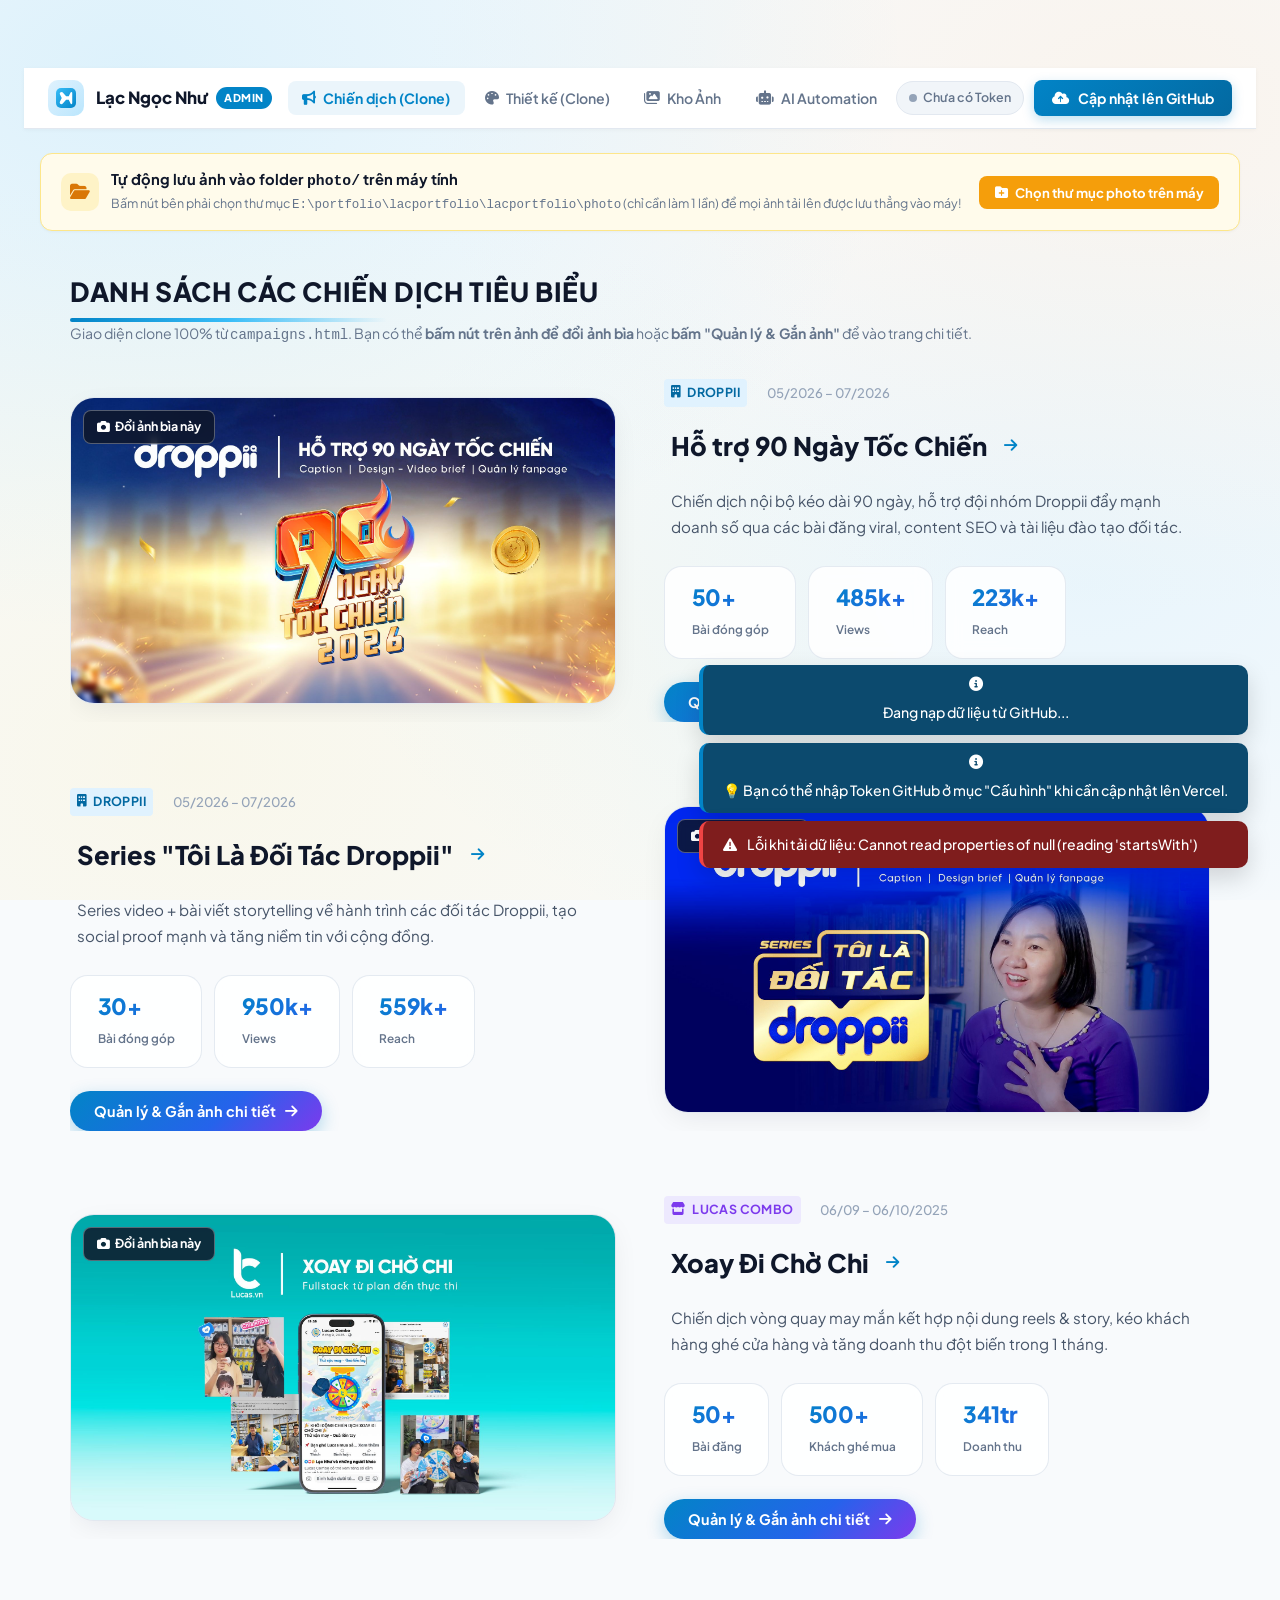
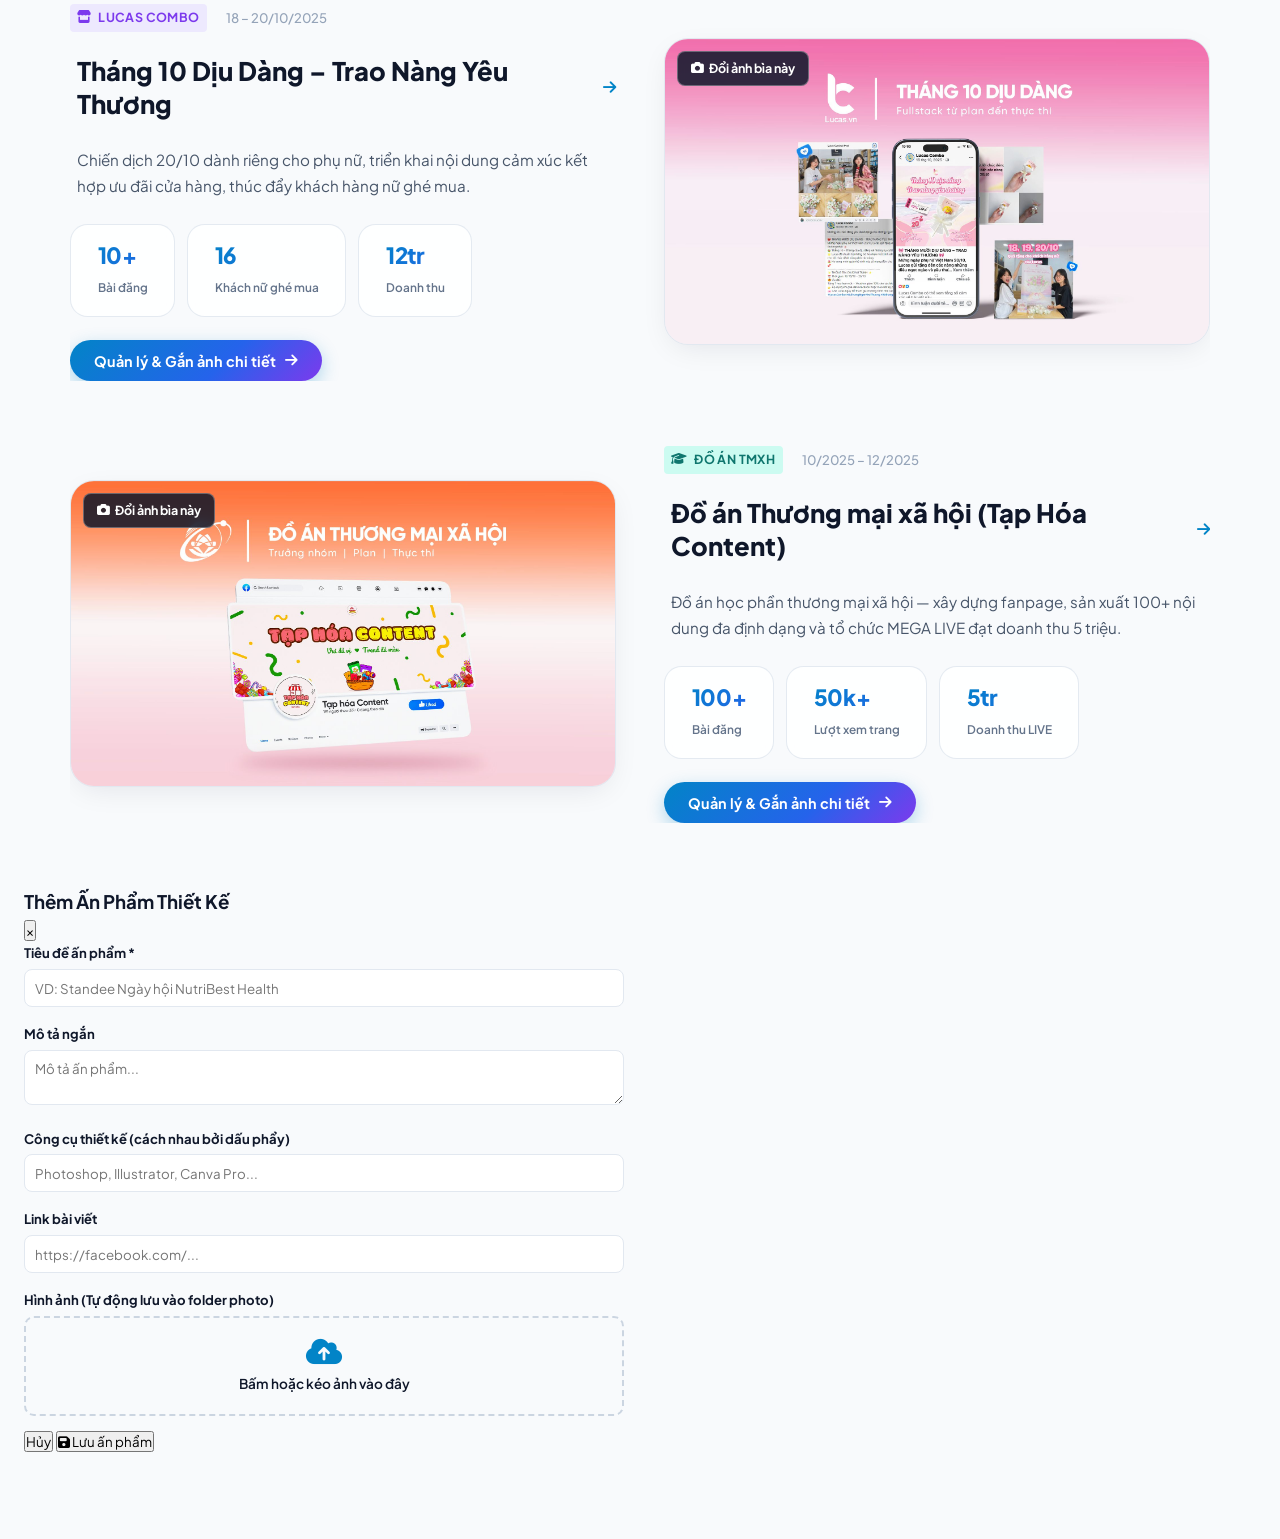
==== commit 9445fe24: "fix: update CV Google Drive link" ====
--- a/admin.html
+++ b/admin.html
@@ -706,7 +706,7 @@
           </div>
           <div>
             <label style="display:block; font-size:0.8rem; font-weight:700; color:#475569; margin-bottom:0.35rem;">Link CV Google Drive</label>
-            <input type="text" id="homeEditCv" value="https://drive.google.com/file/d/1CRm0hvvJd5fkQZBLlEl1SQJHV02AQYpo/view?usp=sharing" style="width:100%; padding:0.6rem 0.85rem; border:1px solid #e2e8f0; border-radius:8px; font-family:inherit;" />
+            <input type="text" id="homeEditCv" value="https://drive.google.com/file/d/1nPfA91XOcIZ3Ot-aw4UCxmqKMbHIuUre/view?usp=sharing" style="width:100%; padding:0.6rem 0.85rem; border:1px solid #e2e8f0; border-radius:8px; font-family:inherit;" />
           </div>
         </div>
       </div>
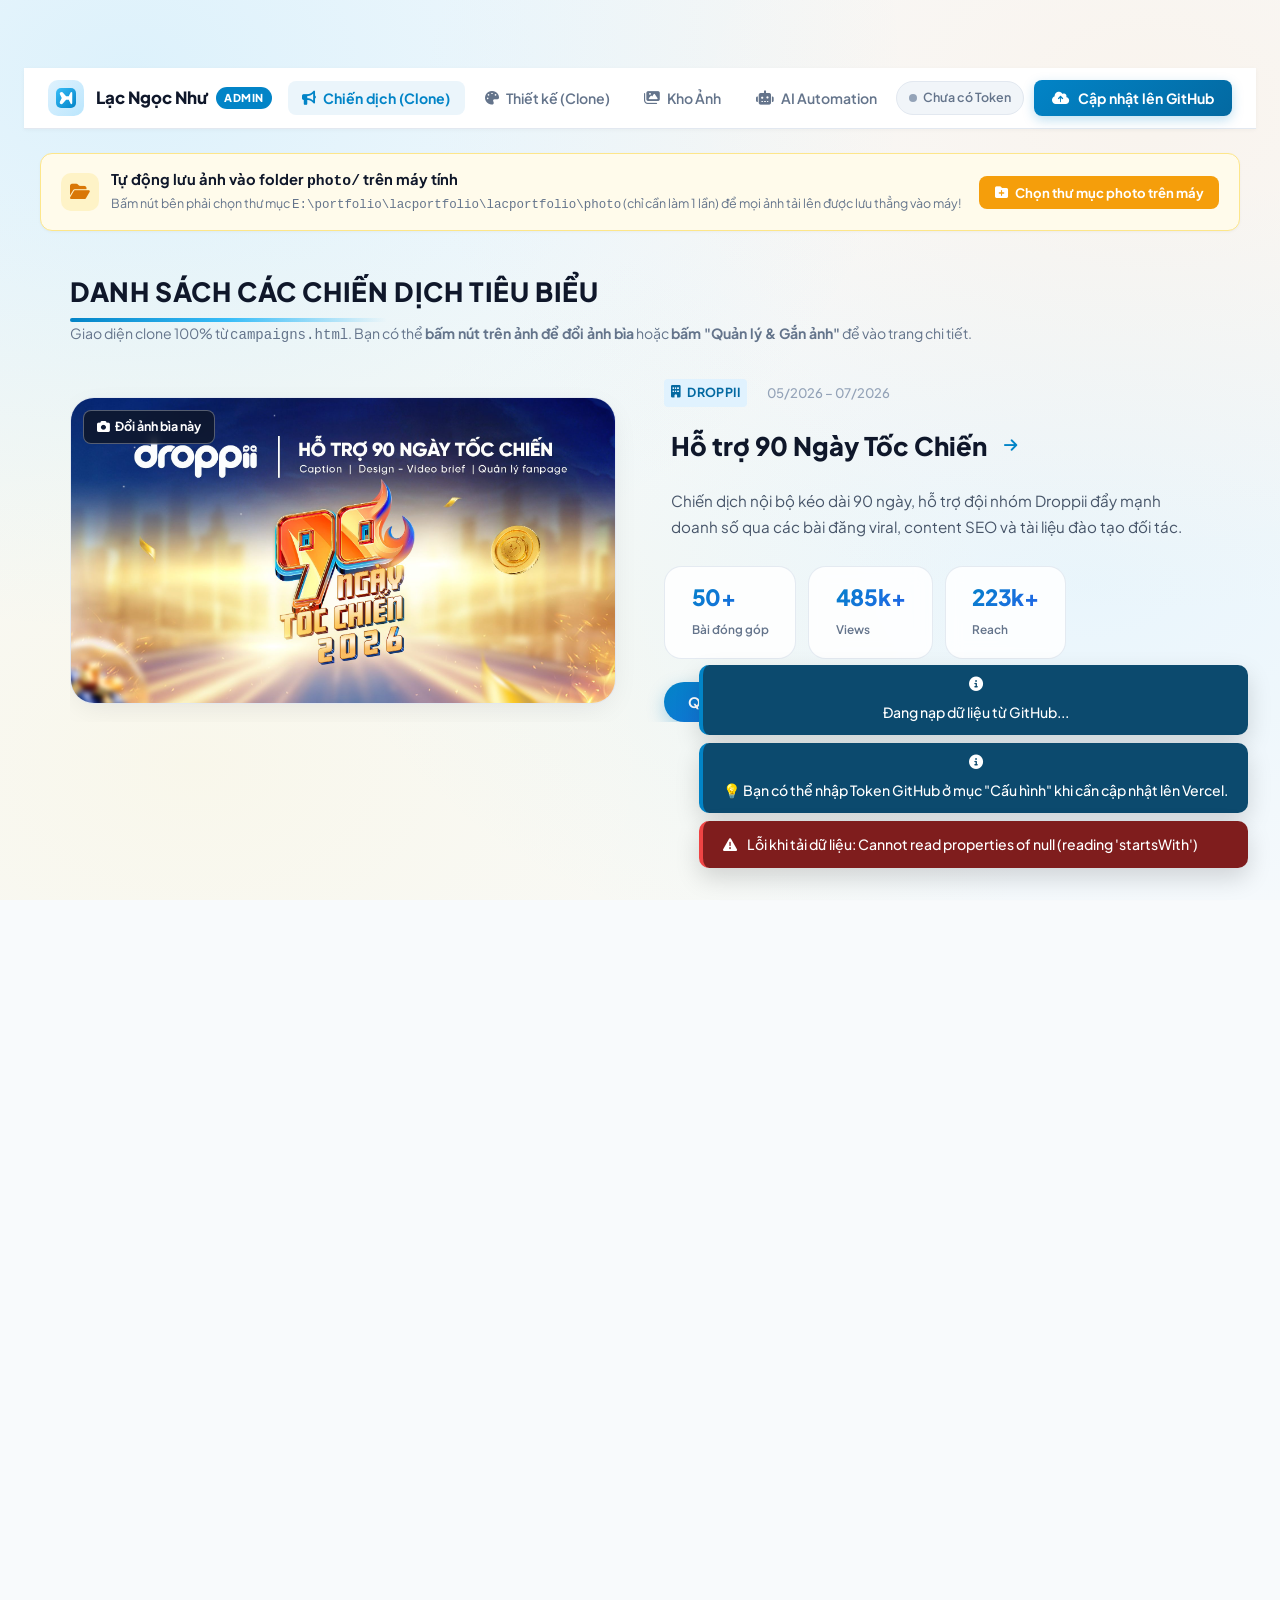
==== commit dc8a4f3f: "fix: update CV Google Drive link to latest version" ====
--- a/admin.html
+++ b/admin.html
@@ -706,7 +706,7 @@
           </div>
           <div>
             <label style="display:block; font-size:0.8rem; font-weight:700; color:#475569; margin-bottom:0.35rem;">Link CV Google Drive</label>
-            <input type="text" id="homeEditCv" value="https://drive.google.com/file/d/1nPfA91XOcIZ3Ot-aw4UCxmqKMbHIuUre/view?usp=sharing" style="width:100%; padding:0.6rem 0.85rem; border:1px solid #e2e8f0; border-radius:8px; font-family:inherit;" />
+            <input type="text" id="homeEditCv" value="https://drive.google.com/file/d/1qKOE1E1sUVJ6ggs33demFKsauCRrArzt/view?usp=sharing" style="width:100%; padding:0.6rem 0.85rem; border:1px solid #e2e8f0; border-radius:8px; font-family:inherit;" />
           </div>
         </div>
       </div>
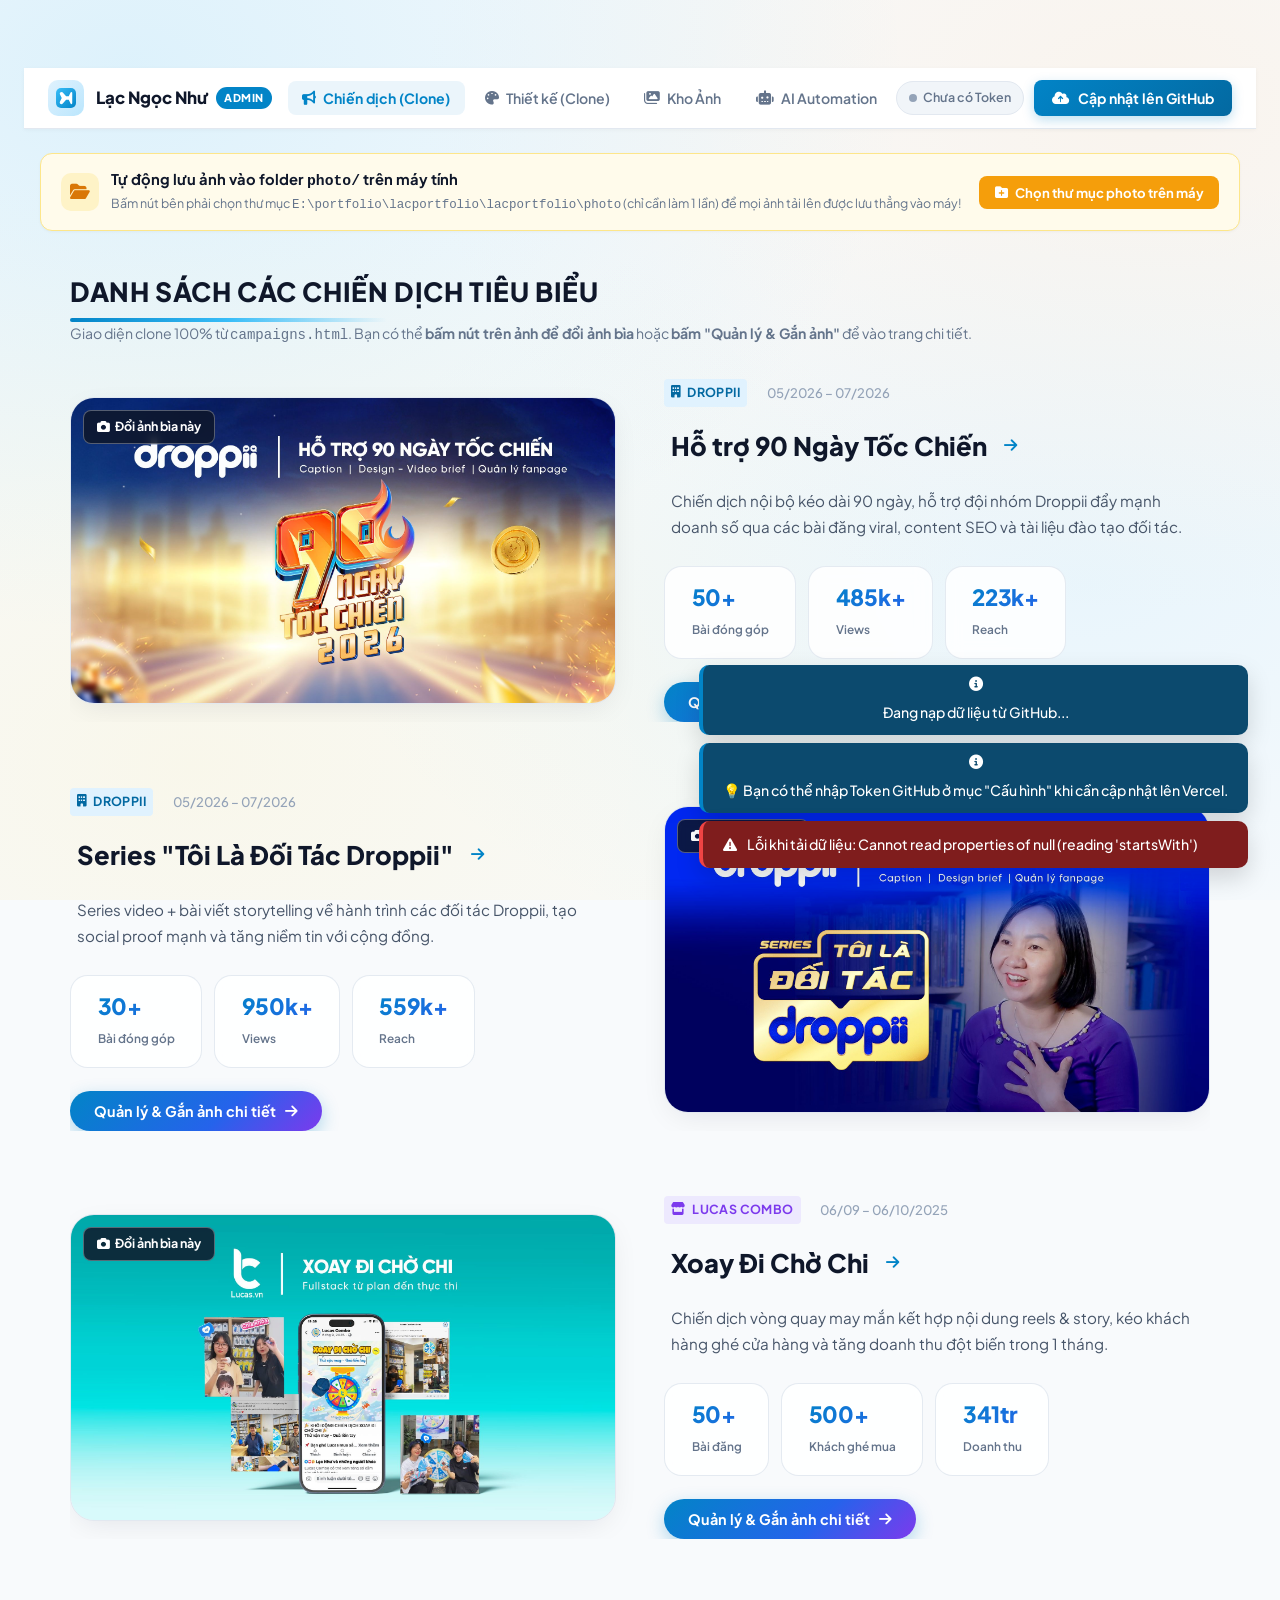
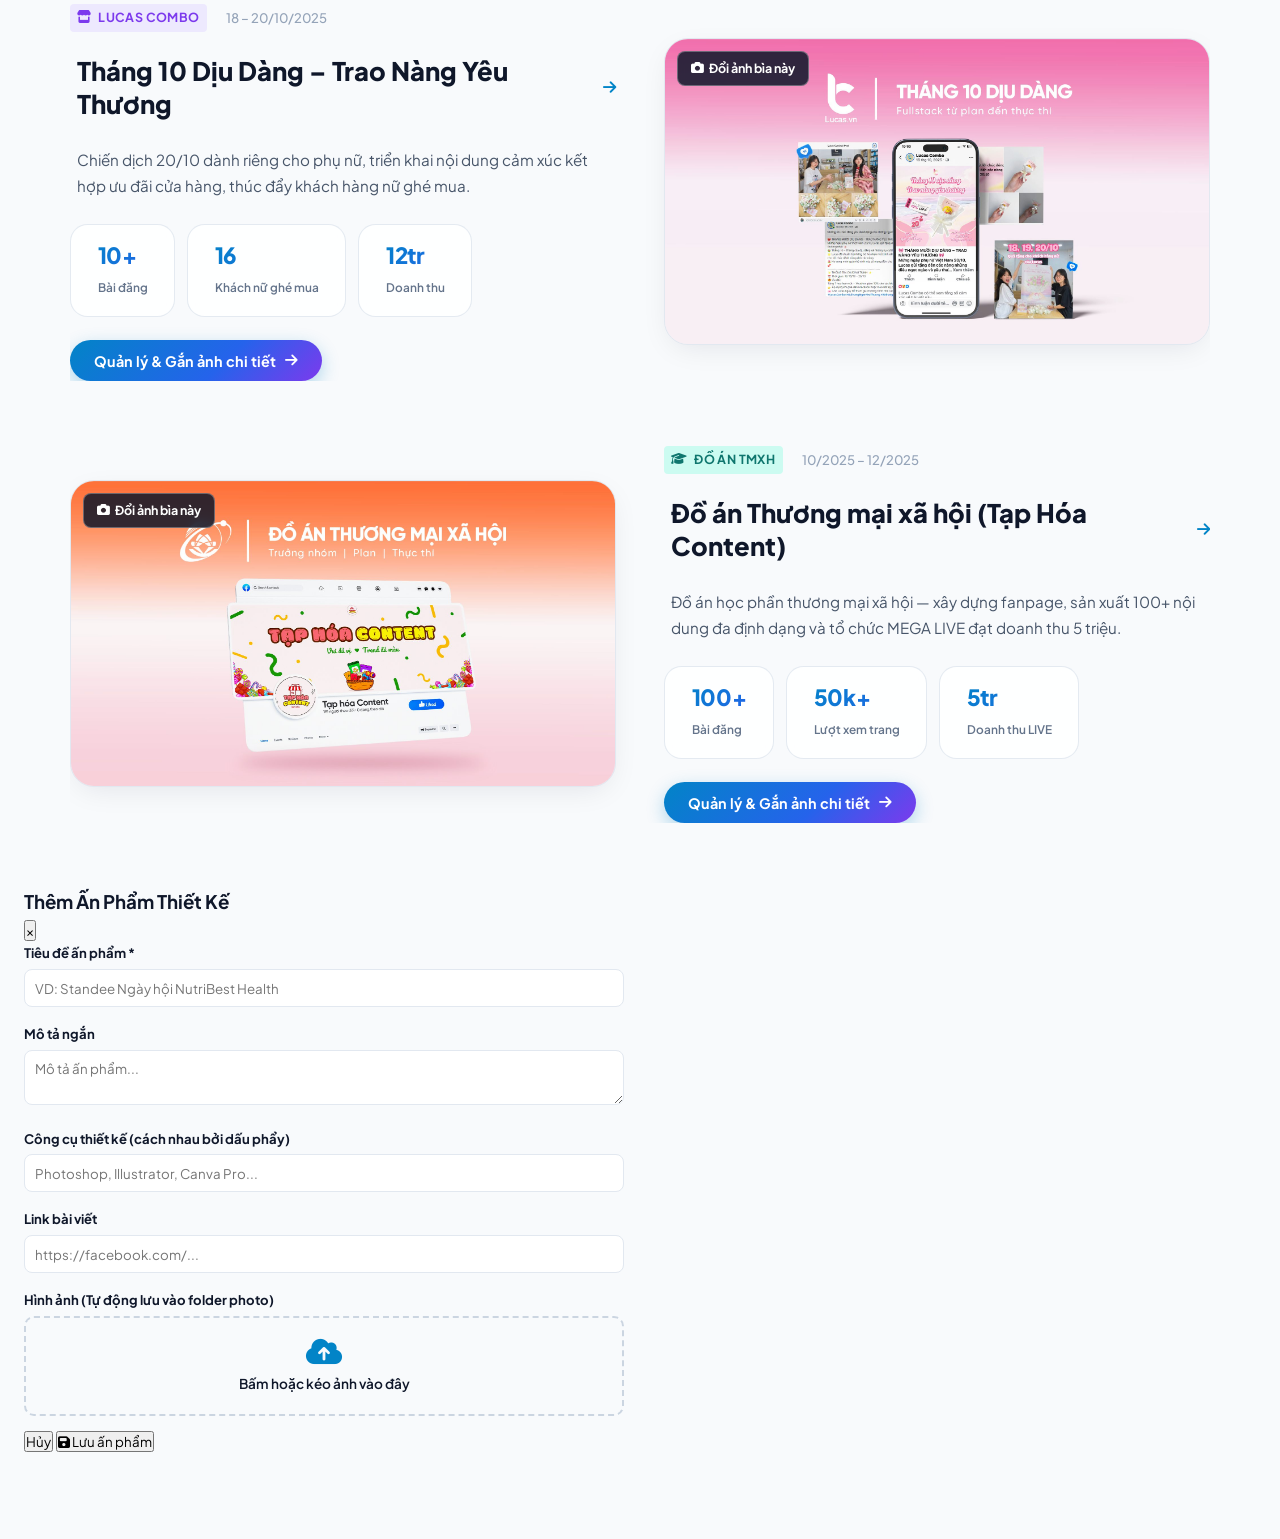
==== commit 9368abb8: "feat: add bilingual CV language dropdown (VI & EN) in hero section" ====
--- a/admin.html
+++ b/admin.html
@@ -10,7 +10,7 @@
   <link href="https://fonts.googleapis.com/css2?family=Plus+Jakarta+Sans:wght@300;400;500;600;700;800&display=swap" rel="stylesheet" />
   <link rel="stylesheet" href="https://cdnjs.cloudflare.com/ajax/libs/font-awesome/6.5.1/css/all.min.css" />
   <!-- Nhúng style.css gốc của Portfolio để clone chuẩn 100% không lệch 1 pixel -->
-  <link rel="stylesheet" href="style.css?v=2.1" />
+  <link rel="stylesheet" href="style.css?v=2.2" />
 
   <style>
     /* BỔ SUNG CÁC TIỆN ÍCH DÀNH RIÊNG CHO ADMIN DASHBOARD */
@@ -705,8 +705,12 @@
             <input type="text" id="homeEditSlogan" value='"Lạc - thích truyền thông, yêu công nghệ"' style="width:100%; padding:0.6rem 0.85rem; border:1px solid #e2e8f0; border-radius:8px; font-family:inherit;" />
           </div>
           <div>
-            <label style="display:block; font-size:0.8rem; font-weight:700; color:#475569; margin-bottom:0.35rem;">Link CV Google Drive</label>
+            <label style="display:block; font-size:0.8rem; font-weight:700; color:#475569; margin-bottom:0.35rem;">Link CV Tiếng Việt (Google Drive)</label>
             <input type="text" id="homeEditCv" value="https://drive.google.com/file/d/1qKOE1E1sUVJ6ggs33demFKsauCRrArzt/view?usp=sharing" style="width:100%; padding:0.6rem 0.85rem; border:1px solid #e2e8f0; border-radius:8px; font-family:inherit;" />
+          </div>
+          <div>
+            <label style="display:block; font-size:0.8rem; font-weight:700; color:#475569; margin-bottom:0.35rem;">Link CV Tiếng Anh (Google Drive)</label>
+            <input type="text" id="homeEditCvEn" value="https://drive.google.com/file/d/1hUWguVP7KTFVj7xz7QDA1Qziu7MUJGKX/view?usp=sharing" style="width:100%; padding:0.6rem 0.85rem; border:1px solid #e2e8f0; border-radius:8px; font-family:inherit;" />
           </div>
         </div>
       </div>
--- a/style.css
+++ b/style.css
@@ -520,6 +520,150 @@
 
 .info-details .cv-btn i {
   color: inherit !important;
+}
+
+/* ===== CV LANGUAGE DROPDOWN SELECTOR ===== */
+.cv-dropdown-wrapper {
+  position: relative;
+  display: inline-flex;
+}
+
+.info-details .cv-btn.cv-dropdown-btn {
+  display: inline-flex;
+  align-items: center;
+  gap: 0.45rem;
+  padding: 0.36rem 0.95rem;
+  border-radius: 999px;
+  background: #f0f9ff;
+  color: #0284c7 !important;
+  border: 1.5px solid #0284c7;
+  font-weight: 700;
+  font-size: 0.88rem;
+  box-shadow: 0 2px 8px rgba(2, 132, 199, 0.08);
+  cursor: pointer;
+  white-space: nowrap;
+  transition: all 0.2s cubic-bezier(0.16, 1, 0.3, 1);
+  font-family: inherit;
+  outline: none;
+}
+
+.info-details .cv-btn.cv-dropdown-btn:hover {
+  background: #0284c7;
+  color: #ffffff !important;
+  border-color: #0284c7;
+  box-shadow: 0 4px 14px rgba(2, 132, 199, 0.25);
+  transform: translateY(-2px);
+}
+
+.cv-dropdown-arrow {
+  font-size: 0.65rem;
+  margin-left: 0.2rem;
+  transition: transform 0.25s cubic-bezier(0.16, 1, 0.3, 1);
+  color: inherit;
+}
+
+.cv-dropdown-wrapper.open .cv-dropdown-arrow {
+  transform: rotate(180deg);
+}
+
+.cv-dropdown-wrapper.open .cv-dropdown-btn {
+  background: #0284c7;
+  color: #ffffff !important;
+  border-color: #0284c7;
+  box-shadow: 0 4px 14px rgba(2, 132, 199, 0.25);
+}
+
+.cv-dropdown-menu {
+  position: absolute;
+  top: calc(100% + 8px);
+  left: 50%;
+  transform: translateX(-50%) translateY(6px);
+  background: rgba(255, 255, 255, 0.98);
+  backdrop-filter: blur(16px);
+  -webkit-backdrop-filter: blur(16px);
+  border: 1.5px solid #bae6fd;
+  border-radius: 14px;
+  box-shadow: 0 14px 35px -6px rgba(2, 132, 199, 0.22), 0 4px 12px rgba(15, 23, 42, 0.06);
+  padding: 0.45rem;
+  min-width: 220px;
+  z-index: 9999;
+  opacity: 0;
+  visibility: hidden;
+  pointer-events: none;
+  transition: all 0.25s cubic-bezier(0.16, 1, 0.3, 1);
+  display: flex;
+  flex-direction: column;
+  gap: 0.25rem;
+}
+
+.cv-dropdown-wrapper.open .cv-dropdown-menu {
+  opacity: 1;
+  visibility: visible;
+  pointer-events: auto;
+  transform: translateX(-50%) translateY(0);
+}
+
+.cv-dropdown-item {
+  display: flex;
+  align-items: center;
+  gap: 0.75rem;
+  padding: 0.6rem 0.85rem;
+  border-radius: 10px;
+  text-decoration: none;
+  color: #0f172a !important;
+  transition: all 0.2s ease;
+  background: transparent;
+  border: none;
+  box-sizing: border-box;
+}
+
+.cv-dropdown-item:hover {
+  background: #f0f9ff !important;
+  color: #0284c7 !important;
+  transform: translateX(2px);
+}
+
+.cv-item-flag {
+  font-size: 1.25rem;
+  line-height: 1;
+  flex-shrink: 0;
+}
+
+.cv-item-info {
+  display: flex;
+  flex-direction: column;
+  text-align: left;
+  line-height: 1.25;
+}
+
+.cv-item-title {
+  font-size: 0.86rem;
+  font-weight: 700;
+  color: #0f172a;
+  transition: color 0.2s ease;
+}
+
+.cv-dropdown-item:hover .cv-item-title {
+  color: #0284c7;
+}
+
+.cv-item-sub {
+  font-size: 0.7rem;
+  color: #64748b;
+  font-weight: 500;
+  margin-top: 0.15rem;
+}
+
+.cv-item-ext {
+  font-size: 0.7rem;
+  color: #94a3b8;
+  margin-left: auto;
+  transition: all 0.2s ease;
+}
+
+.cv-dropdown-item:hover .cv-item-ext {
+  color: #0284c7;
+  transform: translate(2px, -2px);
 }
 
 /* Nút bấm copy email tự động */
